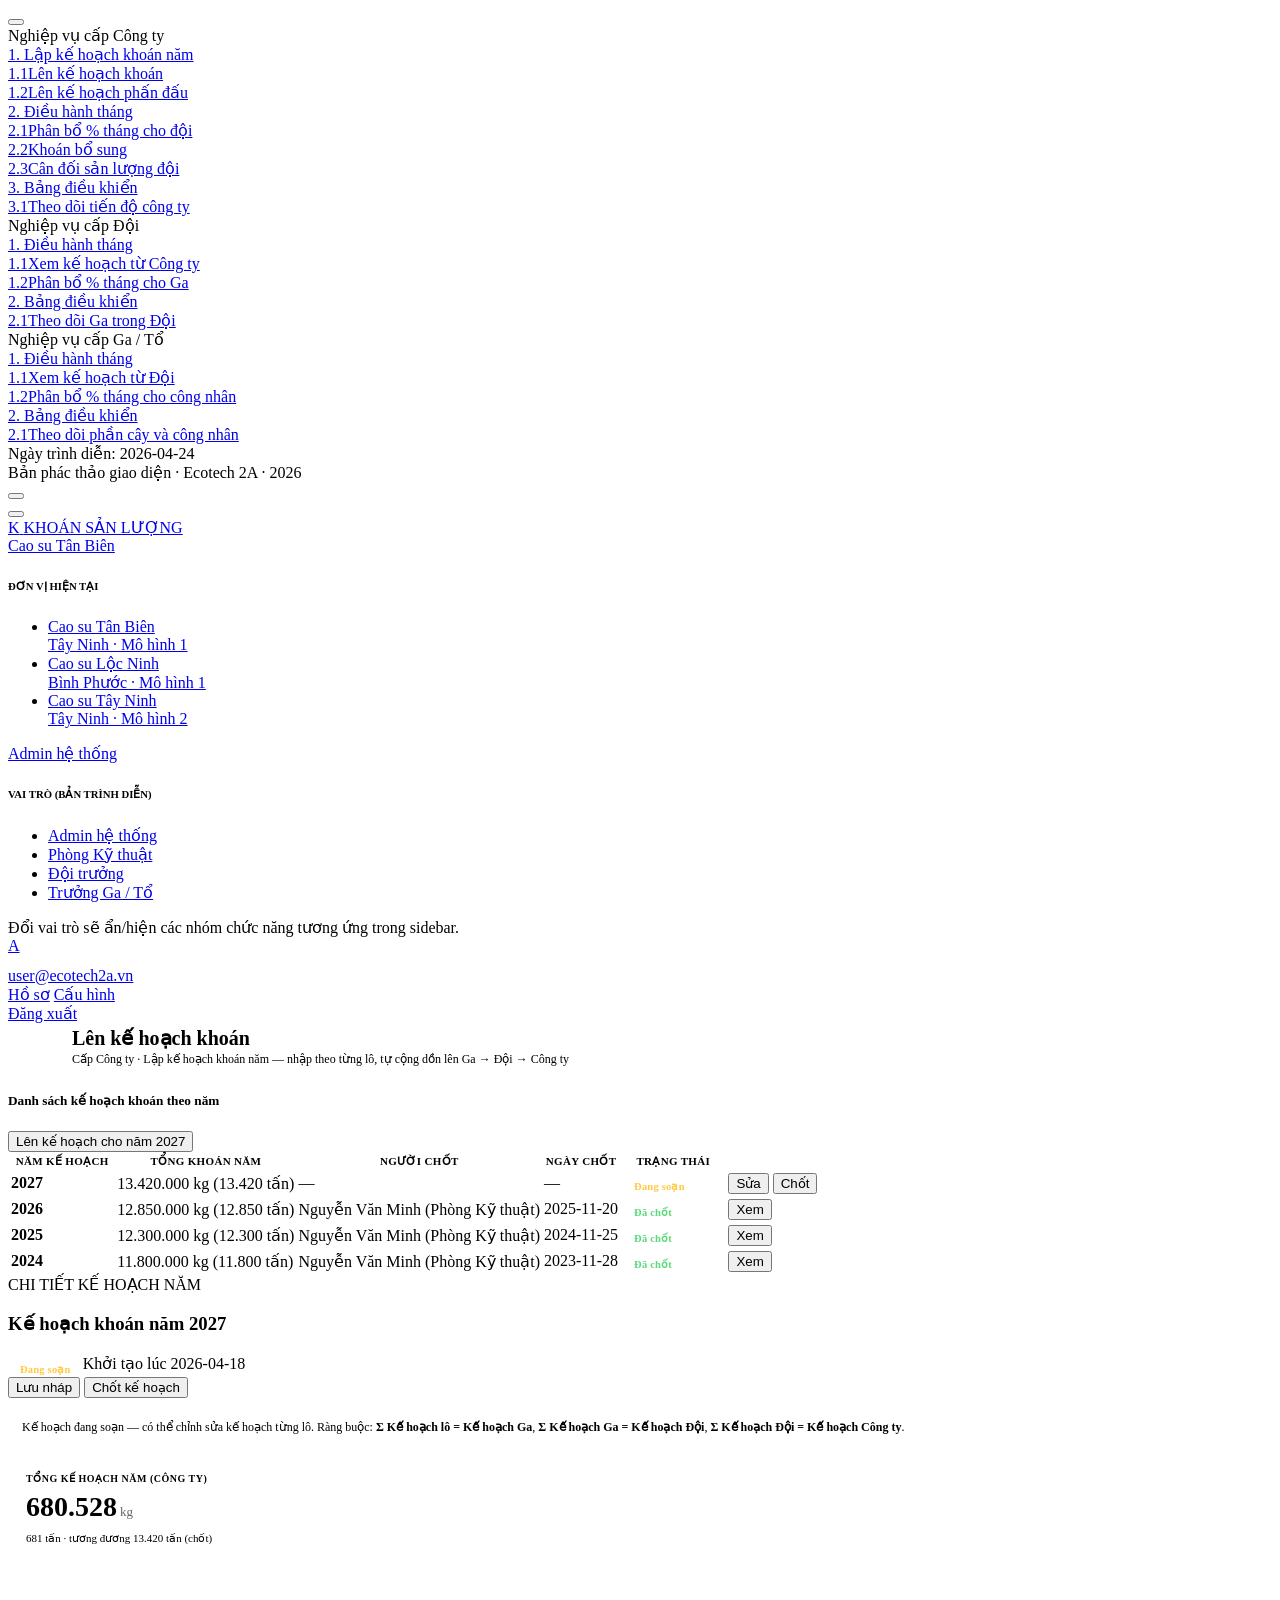
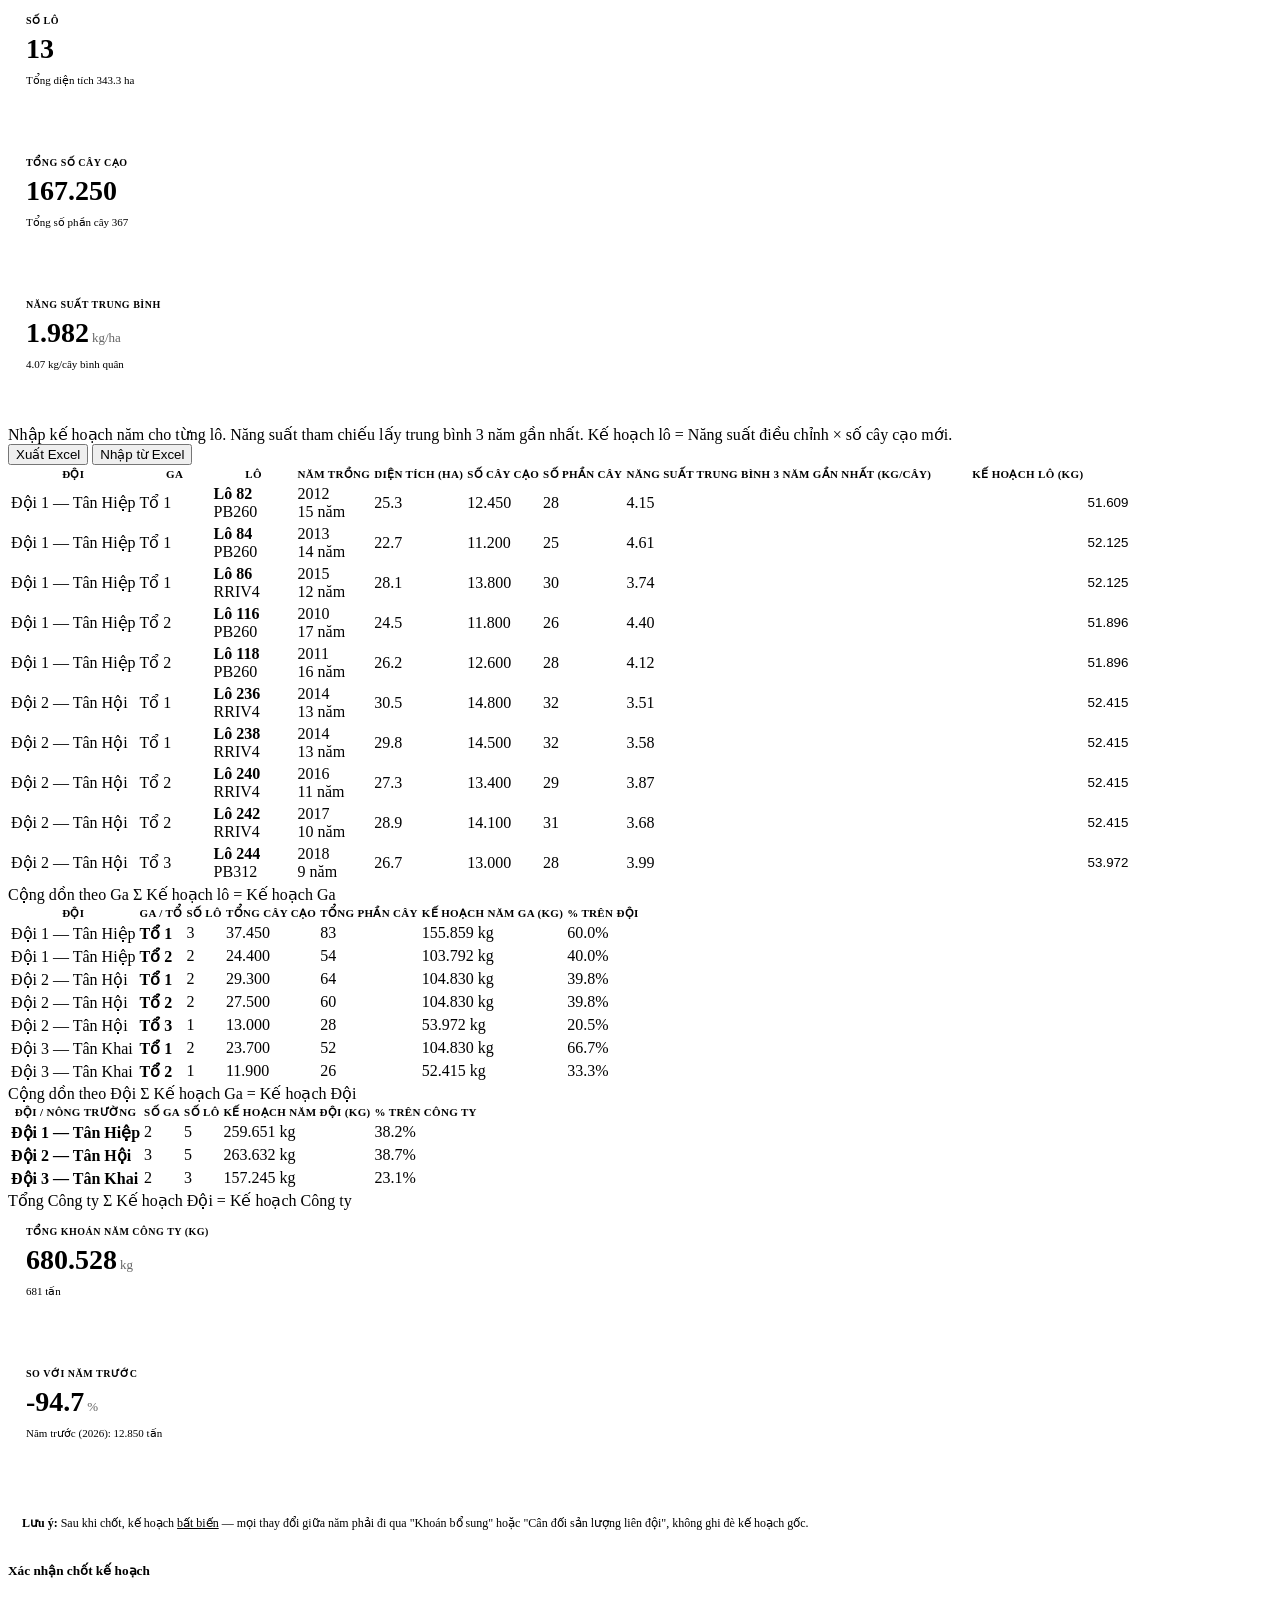
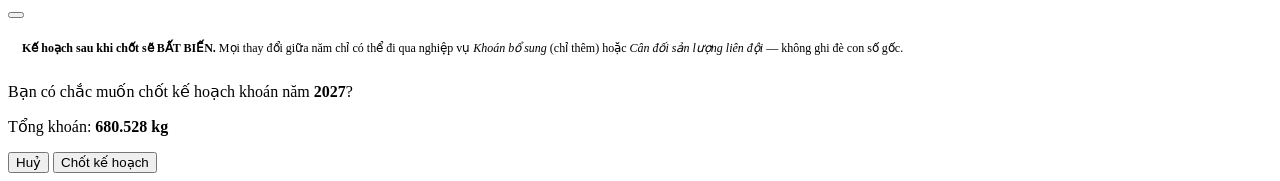
==== cty-1-1-ke-hoach-khoan.html @ 20c1fb29 "new ui" ====
<!DOCTYPE html>
<html lang="vi" data-bs-theme="dark">
<head>
	<meta charset="utf-8">
	<title>Khoán sản lượng | 1.1 Lên kế hoạch khoán</title>
	<meta name="viewport" content="width=device-width, initial-scale=1">
	<link href="../hud_admin_v2.3/template_html/dist/assets/css/vendor.min.css" rel="stylesheet">
	<link href="../hud_admin_v2.3/template_html/dist/assets/css/app.min.css" rel="stylesheet">
	<link href="_app.css" rel="stylesheet">
</head>
<body>
	<div id="app" class="app">
		<div id="content" class="app-content">

			<div class="ksl-page-header">
				<div class="page-icon"><i class="bi bi-journal-text"></i></div>
				<div>
					<h1>Lên kế hoạch khoán</h1>
					<div class="subtitle">Cấp Công ty · Lập kế hoạch khoán năm — nhập theo từng lô, tự cộng dồn lên Ga → Đội → Công ty</div>
				</div>
			</div>

			<!-- ============================ LIST ============================ -->
			<div class="card mb-3">
				<div class="card-body">
					<div class="d-flex align-items-center mb-3">
						<h5 class="fw-bold mb-0 flex-1"><i class="bi bi-collection me-2 text-theme"></i>Danh sách kế hoạch khoán theo năm</h5>
						<button class="btn btn-outline-theme btn-sm" id="btn-create-next">
							<i class="bi bi-plus-lg me-1"></i> Lên kế hoạch cho năm <span id="next-year-label"></span>
						</button>
					</div>

					<div class="table-responsive">
						<table class="table table-hover table-ksl align-middle mb-0">
							<thead>
								<tr>
									<th style="width:12%">Năm kế hoạch</th>
									<th>Tổng khoán năm</th>
										<th>Người chốt</th>
									<th>Ngày chốt</th>
									<th style="width:12%">Trạng thái</th>
									<th style="width:160px"></th>
								</tr>
							</thead>
							<tbody id="plan-list-tbody"></tbody>
						</table>
					</div>
				</div>
				<div class="card-arrow">
					<div class="card-arrow-top-left"></div><div class="card-arrow-top-right"></div>
					<div class="card-arrow-bottom-left"></div><div class="card-arrow-bottom-right"></div>
				</div>
			</div>

			<!-- ============================ DETAIL ============================ -->
			<div class="card mb-3" id="plan-detail-card" style="display:none;">
				<div class="card-body">
					<div class="d-flex flex-wrap align-items-start mb-3">
						<div class="flex-1">
							<div class="small text-inverse text-opacity-50 mb-1">CHI TIẾT KẾ HOẠCH NĂM</div>
							<div class="d-flex align-items-center gap-3 flex-wrap">
								<h3 class="fw-bold mb-0" id="detail-year-title">—</h3>
								<span id="detail-status-badge"></span>
								<span class="small text-inverse text-opacity-60" id="detail-meta"></span>
							</div>
						</div>
						<div id="detail-actions" class="d-flex gap-2"></div>
					</div>

					<div class="ksl-note" id="detail-hint"></div>

					<!-- Tổng chỉ số cộng dồn -->
					<div class="row g-2 mb-3">
						<div class="col-md-3 col-6">
							<div class="ksl-kpi accent-theme">
								<div class="lbl">Tổng kế hoạch năm (Công ty)</div>
								<div class="val" id="k-total">—</div>
								<div class="sub" id="k-total-sub">—</div>
							</div>
						</div>
						<div class="col-md-3 col-6">
							<div class="ksl-kpi">
								<div class="lbl">Số lô</div>
								<div class="val" id="k-lot-count">—</div>
								<div class="sub">Tổng diện tích <span id="k-area">—</span> ha</div>
							</div>
						</div>
						<div class="col-md-3 col-6">
							<div class="ksl-kpi">
								<div class="lbl">Tổng số cây cạo</div>
								<div class="val" id="k-trees">—</div>
								<div class="sub">Tổng số phần cây <span id="k-parts">—</span></div>
							</div>
						</div>
						<div class="col-md-3 col-6">
							<div class="ksl-kpi accent-info">
								<div class="lbl">Năng suất trung bình</div>
								<div class="val" id="k-yield">—<span class="unit">kg/ha</span></div>
								<div class="sub" id="k-yield-sub">—</div>
							</div>
						</div>
					</div>

					<!-- BẢNG 1: Theo từng Lô -->
					<div class="mb-2">
						<div class="d-flex align-items-center mb-2 flex-wrap gap-2">
							<div class="small text-inverse text-opacity-60">Nhập kế hoạch năm cho từng lô. Năng suất tham chiếu lấy trung bình 3 năm gần nhất. Kế hoạch lô = Năng suất điều chỉnh × số cây cạo mới.</div>
							<div class="ms-auto d-flex gap-2">
								<button class="btn btn-sm btn-outline-inverse"><i class="bi bi-file-earmark-excel me-1"></i>Xuất Excel</button>
								<button class="btn btn-sm btn-outline-inverse"><i class="bi bi-upload me-1"></i>Nhập từ Excel</button>
							</div>
						</div>
						<div class="table-responsive" style="max-height:420px;overflow:auto;">
							<table class="table table-sm align-middle mb-0 table-ksl">
								<thead class="sticky-top" style="background:var(--bs-component-bg);z-index:2;">
									<tr>
										<th style="min-width:80px;">Đội</th>
										<th style="min-width:70px;">Ga</th>
										<th style="min-width:80px;">Lô</th>
										<th class="text-end">Năm trồng</th>
										<th class="text-end">Diện tích (ha)</th>
										<th class="text-end">Số cây cạo</th>
										<th class="text-end">Số phần cây</th>
										<th class="text-end">Năng suất trung bình 3 năm gần nhất (kg/cây)</th>
										<th class="text-end" style="min-width:130px;">Kế hoạch lô (kg)</th>
									</tr>
								</thead>
								<tbody id="lot-tbody"></tbody>
								<tfoot>
									<tr class="total-row" style="background:rgba(var(--bs-theme-rgb),0.1);">
										<td colspan="5" class="fw-bold">TỔNG CÔNG TY</td>
										<td class="text-end fw-bold" id="f-trees">—</td>
										<td class="text-end fw-bold" id="f-parts">—</td>
										<td></td>
										<td class="text-end fw-bold text-theme" id="f-total">—</td>
									</tr>
								</tfoot>
							</table>
						</div>
					</div>

					<!-- BẢNG 2: Cộng dồn Ga -->
					<div class="mt-4 mb-2">
						<div class="d-flex align-items-center mb-2 gap-2">
							<i class="bi bi-arrow-down text-theme"></i>
							<span class="fw-bold small">Cộng dồn theo Ga</span>
							<span class="small text-inverse text-opacity-50">Σ Kế hoạch lô = Kế hoạch Ga</span>
						</div>
						<div class="table-responsive">
							<table class="table table-ksl align-middle mb-0">
								<thead>
									<tr>
										<th>Đội</th>
										<th>Ga / Tổ</th>
										<th class="text-end">Số lô</th>
										<th class="text-end">Tổng cây cạo</th>
										<th class="text-end">Tổng phần cây</th>
										<th class="text-end">Kế hoạch năm Ga (kg)</th>
										<th class="text-end">% trên Đội</th>
									</tr>
								</thead>
								<tbody id="sta-tbody"></tbody>
							</table>
						</div>
					</div>

					<!-- BẢNG 3: Cộng dồn Đội -->
					<div class="mt-4 mb-2">
						<div class="d-flex align-items-center mb-2 gap-2">
							<i class="bi bi-arrow-down text-theme"></i>
							<span class="fw-bold small">Cộng dồn theo Đội</span>
							<span class="small text-inverse text-opacity-50">Σ Kế hoạch Ga = Kế hoạch Đội</span>
						</div>
						<div class="table-responsive">
							<table class="table table-ksl align-middle mb-0">
								<thead>
									<tr>
										<th>Đội / Nông trường</th>
										<th class="text-end">Số Ga</th>
										<th class="text-end">Số lô</th>
										<th class="text-end">Kế hoạch năm Đội (kg)</th>
										<th class="text-end">% trên Công ty</th>
										<th style="width:220px"></th>
									</tr>
								</thead>
								<tbody id="team-tbody"></tbody>
							</table>
						</div>
					</div>

					<!-- BẢNG 4: Tổng Công ty -->
					<div class="mt-4 mb-0">
						<div class="d-flex align-items-center mb-2 gap-2">
							<i class="bi bi-arrow-down text-theme"></i>
							<span class="fw-bold small">Tổng Công ty</span>
							<span class="small text-inverse text-opacity-50">Σ Kế hoạch Đội = Kế hoạch Công ty</span>
						</div>
						<div class="row g-3">
							<div class="col-md-6">
								<div class="ksl-kpi accent-theme">
									<div class="lbl">Tổng khoán năm công ty (kg)</div>
									<div class="val" id="c-total-kg">—</div>
									<div class="sub" id="c-total-ton">—</div>
								</div>
							</div>
							<div class="col-md-6">
								<div class="ksl-kpi">
									<div class="lbl">So với năm trước</div>
									<div class="val" id="c-yoy">—</div>
									<div class="sub" id="c-yoy-sub">—</div>
								</div>
							</div>
						</div>
						<div class="ksl-note info mt-3 mb-0">
							<strong>Lưu ý:</strong> Sau khi chốt, kế hoạch <u>bất biến</u> — mọi thay đổi giữa năm phải đi qua "Khoán bổ sung" hoặc "Cân đối sản lượng liên đội", không ghi đè kế hoạch gốc.
						</div>
					</div>
				</div>
				<div class="card-arrow">
					<div class="card-arrow-top-left"></div><div class="card-arrow-top-right"></div>
					<div class="card-arrow-bottom-left"></div><div class="card-arrow-bottom-right"></div>
				</div>
			</div>

		</div>
	</div>

	<!-- ===== Popup chốt kế hoạch ===== -->
	<div class="modal fade" id="modal-confirm-lock" tabindex="-1">
		<div class="modal-dialog modal-dialog-centered">
			<div class="modal-content">
				<div class="modal-header">
					<h5 class="modal-title"><i class="bi bi-shield-lock-fill text-warning me-2"></i>Xác nhận chốt kế hoạch</h5>
					<button type="button" class="btn-close" data-bs-dismiss="modal"></button>
				</div>
				<div class="modal-body">
					<div class="ksl-note warn">
						<strong>Kế hoạch sau khi chốt sẽ BẤT BIẾN.</strong> Mọi thay đổi giữa năm chỉ có thể đi qua nghiệp vụ <em>Khoán bổ sung</em> (chỉ thêm) hoặc <em>Cân đối sản lượng liên đội</em> — không ghi đè con số gốc.
					</div>
					<p class="mb-1">Bạn có chắc muốn chốt kế hoạch khoán năm <strong id="confirm-year">—</strong>?</p>
					<p class="small text-inverse text-opacity-60 mb-0">Tổng khoán: <strong id="confirm-total" class="text-theme">—</strong></p>
				</div>
				<div class="modal-footer">
					<button type="button" class="btn btn-outline-inverse" data-bs-dismiss="modal">Huỷ</button>
					<button type="button" class="btn btn-warning" id="btn-confirm-lock"><i class="bi bi-lock-fill me-1"></i>Chốt kế hoạch</button>
				</div>
			</div>
		</div>
	</div>

	<script src="_data.js"></script>
	<script src="_shell.js"></script>
	<script>Shell.render({ activePageId: 'cty-1-1' });</script>

	<script src="../hud_admin_v2.3/template_html/dist/assets/js/vendor.min.js"></script>
	<script src="../hud_admin_v2.3/template_html/dist/assets/js/app.min.js"></script>

	<script>
	(function () {
		const state = Shell.getState();
		const company = KSL_DATA.getCompany(state.companyId);
		const D = KSL_DATA;

		document.getElementById('next-year-label').textContent = D.nextYear;

		// Danh sách plan
		const years = Object.keys(company.plans).map(Number).sort((a,b)=>b-a);
		const tbody = document.getElementById('plan-list-tbody');
		tbody.innerHTML = years.map(y => {
			const p = company.plans[y];
			const status = p.status;
			let badge = '', actions = '';
			if (status === 'locked') {
				badge = '<span class="ksl-status locked"><i class="bi bi-lock-fill"></i>Đã chốt</span>';
				actions = `<button class="btn btn-sm btn-outline-inverse" data-action="view" data-year="${y}"><i class="bi bi-eye me-1"></i>Xem</button>`;
			} else if (status === 'draft') {
				badge = '<span class="ksl-status draft"><i class="bi bi-pencil-fill"></i>Đang soạn</span>';
				actions = `<button class="btn btn-sm btn-outline-theme me-1" data-action="edit" data-year="${y}"><i class="bi bi-pencil me-1"></i>Sửa</button>
				           <button class="btn btn-sm btn-warning" data-action="lock" data-year="${y}"><i class="bi bi-lock me-1"></i>Chốt</button>`;
			} else {
				badge = '<span class="ksl-status none">Chưa tạo</span>';
				actions = `<button class="btn btn-sm btn-outline-theme" data-action="create" data-year="${y}"><i class="bi bi-plus me-1"></i>Tạo</button>`;
			}
			return `<tr>
				<td><strong class="fs-5">${y}</strong></td>
				<td><span class="text-theme fw-bold">${D.fmtKg(p.total)}</span> <span class="text-inverse text-opacity-50 small">(${D.fmtTon(p.total)})</span></td>
				<td>${p.approvedBy || '—'}</td>
				<td>${p.approvedAt || '—'}</td>
				<td>${badge}</td>
				<td class="text-end">${actions}</td>
			</tr>`;
		}).join('');

		// Nút "tạo năm tiếp theo"
		const btnCreate = document.getElementById('btn-create-next');
		btnCreate.addEventListener('click', () => openDetail(D.nextYear));

		tbody.addEventListener('click', e => {
			const btn = e.target.closest('button[data-action]');
			if (!btn) return;
			openDetail(parseInt(btn.dataset.year, 10));
		});

		// === Detail render ===
		const detailCard = document.getElementById('plan-detail-card');

		function openDetail(year) {
			const plan = company.plans[year] || { status: 'draft', total: 0 };
			const lots = D.flatLots(company);
			const isLocked = plan.status === 'locked';
			const isDraft = plan.status === 'draft';

			// Title
			document.getElementById('detail-year-title').textContent = `Kế hoạch khoán năm ${year}`;
			const meta = plan.approvedAt ? `Chốt bởi <strong>${plan.approvedBy}</strong> lúc ${plan.approvedAt}` : (plan.createdAt ? `Khởi tạo lúc ${plan.createdAt}` : 'Kế hoạch mới');
			document.getElementById('detail-meta').innerHTML = meta;
			const sb = document.getElementById('detail-status-badge');
			if (isLocked) sb.innerHTML = '<span class="ksl-status locked"><i class="bi bi-lock-fill"></i>Đã chốt</span>';
			else if (isDraft) sb.innerHTML = '<span class="ksl-status draft"><i class="bi bi-pencil-fill"></i>Đang soạn</span>';
			else sb.innerHTML = '<span class="ksl-status none">Chưa tạo</span>';

			// Hint
			const hint = document.getElementById('detail-hint');
			if (isLocked) {
				hint.className = 'ksl-note info';
				hint.innerHTML = '<i class="bi bi-info-circle me-1"></i>Kế hoạch đã chốt — chỉ xem. Mọi thay đổi phải qua <em>Khoán bổ sung</em> hoặc <em>Cân đối sản lượng</em>.';
			} else {
				hint.className = 'ksl-note warn';
				hint.innerHTML = '<i class="bi bi-exclamation-triangle me-1"></i>Kế hoạch đang soạn — có thể chỉnh sửa kế hoạch từng lô. Ràng buộc: <strong>Σ Kế hoạch lô = Kế hoạch Ga</strong>, <strong>Σ Kế hoạch Ga = Kế hoạch Đội</strong>, <strong>Σ Kế hoạch Đội = Kế hoạch Công ty</strong>.';
			}

			// Actions
			const acts = document.getElementById('detail-actions');
			if (isLocked) {
				acts.innerHTML = `<button class="btn btn-outline-inverse btn-sm" onclick="document.getElementById('plan-detail-card').style.display='none';"><i class="bi bi-x-lg me-1"></i>Đóng</button>`;
			} else {
				acts.innerHTML = `
					<button class="btn btn-outline-inverse btn-sm"><i class="bi bi-save me-1"></i>Lưu nháp</button>
					<button class="btn btn-warning btn-sm" data-bs-toggle="modal" data-bs-target="#modal-confirm-lock"><i class="bi bi-lock-fill me-1"></i>Chốt kế hoạch</button>
				`;
			}

			// Generate lot-level data from lots + history + plan total
			const lotsWithPlan = lots.map((lot, i) => {
				const hist = D.mockLotHistory(lot.id);
				const y3 = hist[2].yield;
				const nsPerTree = y3 / lot.trees;
				const age = year - lot.year;
				let adj = 0;
				if (age < 10) adj = 4;
				else if (age < 15) adj = 1;
				else if (age < 20) adj = 0;
				else adj = -8;
				const nsAdj = nsPerTree * (1 + adj / 100);
				const planLot = Math.round(nsAdj * lot.trees);
				const planPerPart = Math.round(planLot / lot.parts);
				return { ...lot, age, nsPerTree, adj, nsAdj, planLot, planPerPart };
			});
			const totalLot = lotsWithPlan.reduce((s, l) => s + l.planLot, 0);
			const totalTrees = lotsWithPlan.reduce((s, l) => s + l.trees, 0);
			const totalParts = lotsWithPlan.reduce((s, l) => s + l.parts, 0);
			const totalArea = lotsWithPlan.reduce((s, l) => s + l.area, 0);

			// KPIs
			document.getElementById('k-total').innerHTML = D.fmtNum(totalLot) + '<span class="unit">kg</span>';
			document.getElementById('k-total-sub').textContent = D.fmtTon(totalLot) + ' · tương đương ' + D.fmtTon(plan.total) + ' (chốt)';
			document.getElementById('k-lot-count').textContent = lotsWithPlan.length;
			document.getElementById('k-area').textContent = totalArea.toFixed(1);
			document.getElementById('k-trees').textContent = D.fmtNum(totalTrees);
			document.getElementById('k-parts').textContent = D.fmtNum(totalParts);
			const avgYield = totalLot / totalArea;
			document.getElementById('k-yield').innerHTML = D.fmtNum(avgYield) + '<span class="unit">kg/ha</span>';
			document.getElementById('k-yield-sub').textContent = (totalLot / totalTrees).toFixed(2) + ' kg/cây bình quân';

			// Tab Lô
			const lotTbody = document.getElementById('lot-tbody');
			lotTbody.innerHTML = lotsWithPlan.map(l => {
				const roBtn = isLocked ? 'readonly' : '';
				return `<tr>
					<td class="small">${l.teamName}</td>
					<td class="small">${l.stationName || '—'}</td>
					<td><strong>${l.name}</strong><div class="small text-inverse text-opacity-50">${l.seedling}</div></td>
					<td class="text-end">${l.year}<div class="small text-inverse text-opacity-50">${l.age} năm</div></td>
					<td class="text-end">${l.area.toFixed(1)}</td>
					<td class="text-end">${D.fmtNum(l.trees)}</td>
					<td class="text-end">${l.parts}</td>
					<td class="text-end">${l.nsPerTree.toFixed(2)}</td>
					<td class="text-end"><input type="text" class="ksl-inline-input fw-bold text-theme" value="${D.fmtNum(l.planLot)}" ${roBtn}/></td>
				</tr>`;
			}).join('');
			document.getElementById('f-trees').textContent = D.fmtNum(totalTrees);
			document.getElementById('f-parts').textContent = D.fmtNum(totalParts);
			document.getElementById('f-total').textContent = D.fmtKg(totalLot);

			// Tab Ga
			const staTbody = document.getElementById('sta-tbody');
			const staMap = new Map();
			lotsWithPlan.forEach(l => {
				const key = (l.teamId || '') + '||' + (l.stationId || 'NO_STA');
				if (!staMap.has(key)) staMap.set(key, { teamName: l.teamName, stationName: l.stationName || '(Mô hình 2 — không qua Ga)', lots: 0, trees: 0, parts: 0, plan: 0, teamId: l.teamId });
				const s = staMap.get(key);
				s.lots++; s.trees += l.trees; s.parts += l.parts; s.plan += l.planLot;
			});
			const staArr = Array.from(staMap.values());
			const teamTotals = {};
			staArr.forEach(s => teamTotals[s.teamId] = (teamTotals[s.teamId] || 0) + s.plan);
			staTbody.innerHTML = staArr.map(s => `<tr>
				<td>${s.teamName}</td>
				<td><strong>${s.stationName}</strong></td>
				<td class="text-end">${s.lots}</td>
				<td class="text-end">${D.fmtNum(s.trees)}</td>
				<td class="text-end">${s.parts}</td>
				<td class="text-end text-theme fw-bold">${D.fmtKg(s.plan)}</td>
				<td class="text-end">${((s.plan / teamTotals[s.teamId]) * 100).toFixed(1)}%</td>
			</tr>`).join('');

			// Tab Đội
			const teamTbody = document.getElementById('team-tbody');
			const teamMap = new Map();
			lotsWithPlan.forEach(l => {
				if (!teamMap.has(l.teamId)) teamMap.set(l.teamId, { name: l.teamName, stas: new Set(), lots: 0, plan: 0 });
				const t = teamMap.get(l.teamId);
				if (l.stationId) t.stas.add(l.stationId);
				t.lots++; t.plan += l.planLot;
			});
			const teamArr = Array.from(teamMap.values());
			teamTbody.innerHTML = teamArr.map(t => `<tr>
				<td><strong>${t.name}</strong></td>
				<td class="text-end">${t.stas.size || (company.model === '2' ? '—' : 0)}</td>
				<td class="text-end">${t.lots}</td>
				<td class="text-end text-theme fw-bold">${D.fmtKg(t.plan)}</td>
				<td class="text-end">${((t.plan / totalLot) * 100).toFixed(1)}%</td>
				<td>
					<div class="ksl-hbar"><span style="width:${((t.plan / totalLot) * 100).toFixed(1)}%"></span></div>
				</td>
			</tr>`).join('');

			// Tab Công ty
			document.getElementById('c-total-kg').innerHTML = D.fmtNum(totalLot) + '<span class="unit">kg</span>';
			document.getElementById('c-total-ton').textContent = D.fmtTon(totalLot);
			const prev = company.plans[year - 1];
			if (prev && prev.total) {
				const diff = ((totalLot - prev.total) / prev.total) * 100;
				document.getElementById('c-yoy').innerHTML = (diff >= 0 ? '+' : '') + diff.toFixed(1) + '<span class="unit">%</span>';
				document.getElementById('c-yoy-sub').textContent = 'Năm trước (' + (year - 1) + '): ' + D.fmtTon(prev.total);
			} else {
				document.getElementById('c-yoy').textContent = '—';
				document.getElementById('c-yoy-sub').textContent = 'Không có dữ liệu năm trước để so sánh';
			}

			// Confirm modal
			document.getElementById('confirm-year').textContent = year;
			document.getElementById('confirm-total').textContent = D.fmtKg(totalLot);

			detailCard.style.display = '';
			detailCard.scrollIntoView({ behavior: 'smooth', block: 'start' });
		}

		// Auto-open the draft year if exists
		const draftYear = years.find(y => company.plans[y].status === 'draft');
		if (draftYear) openDetail(draftYear);

		// Confirm lock demo
		document.getElementById('btn-confirm-lock').addEventListener('click', () => {
			alert('Bản trình diễn: đã chốt kế hoạch (không thực sự lưu trong bản phác thảo giao diện).');
			bootstrap.Modal.getInstance(document.getElementById('modal-confirm-lock')).hide();
		});
	})();
	</script>
</body>
</html>
---- _app.css ----
/* ============================================================
 * Khoán Sản lượng Cao su — Custom overrides
 * ============================================================ */

/* Scope bar (thanh ngữ cảnh công ty/đội/ga) */
.ksl-scope-bar {
  font-size: 12px;
}
.ksl-scope-bar .form-select-sm {
  font-size: 12px;
  background-color: rgba(var(--bs-inverse-rgb), 0.06);
  border-color: rgba(var(--bs-inverse-rgb), 0.15);
  color: var(--bs-inverse);
}

/* Thẻ chỉ số tổng quan */
.ksl-kpi {
  padding: 16px 18px;
  border-radius: 8px;
  background: rgba(var(--bs-inverse-rgb), 0.04);
  border: 1px solid rgba(var(--bs-inverse-rgb), 0.08);
  position: relative;
  overflow: hidden;
  min-height: 110px;
}
.ksl-kpi .lbl {
  font-size: 10px;
  font-weight: 800;
  letter-spacing: .05em;
  text-transform: uppercase;
  color: rgba(var(--bs-inverse-rgb), 0.5);
  margin-bottom: 8px;
}
.ksl-kpi .val {
  font-size: 28px;
  font-weight: 800;
  line-height: 1.1;
  color: var(--bs-inverse);
}
.ksl-kpi .unit {
  font-size: 13px;
  font-weight: 500;
  opacity: 0.6;
  margin-left: 3px;
}
.ksl-kpi .sub {
  margin-top: 10px;
  font-size: 11px;
  color: rgba(var(--bs-inverse-rgb), 0.55);
}
.ksl-kpi.accent-theme { border-color: rgba(var(--bs-theme-rgb), 0.3); background: rgba(var(--bs-theme-rgb), 0.06); }
.ksl-kpi.accent-theme .val { color: var(--bs-theme); }
.ksl-kpi.accent-warn { border-color: rgba(var(--bs-warning-rgb), 0.3); background: rgba(var(--bs-warning-rgb), 0.06); }
.ksl-kpi.accent-warn .val { color: var(--bs-warning); }
.ksl-kpi.accent-danger { border-color: rgba(var(--bs-danger-rgb), 0.3); background: rgba(var(--bs-danger-rgb), 0.06); }
.ksl-kpi.accent-danger .val { color: var(--bs-danger); }
.ksl-kpi.accent-info { border-color: rgba(var(--bs-info-rgb), 0.3); background: rgba(var(--bs-info-rgb), 0.06); }
.ksl-kpi.accent-info .val { color: var(--bs-info); }

/* Status badges */
.ksl-status {
  display: inline-flex; align-items: center; gap: 4px;
  padding: 2px 8px;
  border-radius: 12px;
  font-size: 10.5px;
  font-weight: 700;
  letter-spacing: .02em;
}
.ksl-status.locked { background: rgba(var(--bs-success-rgb), 0.15); color: #5bd97a; }
.ksl-status.draft { background: rgba(var(--bs-warning-rgb), 0.15); color: #ffc940; }
.ksl-status.none  { background: rgba(var(--bs-inverse-rgb), 0.08); color: rgba(var(--bs-inverse-rgb), 0.5); }
.ksl-status.danger { background: rgba(var(--bs-danger-rgb), 0.15); color: #ff6b6b; }
.ksl-status.info { background: rgba(var(--bs-info-rgb), 0.15); color: #5bc0de; }

/* Bảng phân bổ % tháng */
.ksl-monthly-grid {
  font-size: 12px;
  border-collapse: separate;
  border-spacing: 0;
}
.ksl-monthly-grid th, .ksl-monthly-grid td {
  text-align: center;
  padding: 8px 6px;
  border: 1px solid rgba(var(--bs-inverse-rgb), 0.08);
}
.ksl-monthly-grid th {
  background: rgba(var(--bs-inverse-rgb), 0.05);
  font-weight: 700;
  color: rgba(var(--bs-inverse-rgb), 0.7);
  font-size: 11px;
  text-transform: uppercase;
}
.ksl-monthly-grid th.sticky-col,
.ksl-monthly-grid td.sticky-col {
  position: sticky;
  left: 0;
  background: var(--bs-component-bg);
  text-align: left;
  font-weight: 600;
  min-width: 180px;
  z-index: 2;
}
.ksl-monthly-grid td.month-past {
  background: rgba(var(--bs-inverse-rgb), 0.04);
  color: rgba(var(--bs-inverse-rgb), 0.55);
}
.ksl-monthly-grid td.month-current {
  background: rgba(var(--bs-warning-rgb), 0.1);
  color: var(--bs-warning);
  font-weight: 700;
}
.ksl-monthly-grid td.month-future {
  background: rgba(var(--bs-theme-rgb), 0.04);
}
.ksl-monthly-grid td.month-future input {
  background: transparent;
  border: 1px solid rgba(var(--bs-theme-rgb), 0.25);
  color: var(--bs-inverse);
  text-align: center;
  width: 60px;
  padding: 2px 4px;
  border-radius: 4px;
  font-weight: 700;
}
.ksl-monthly-grid td.month-future input:focus {
  outline: none;
  border-color: var(--bs-theme);
  background: rgba(var(--bs-theme-rgb), 0.1);
}
.ksl-monthly-grid td.readonly {
  color: rgba(var(--bs-inverse-rgb), 0.5);
}
.ksl-monthly-grid tr.total-row td {
  background: rgba(var(--bs-inverse-rgb), 0.08);
  font-weight: 800;
  color: var(--bs-inverse);
}
.ksl-monthly-grid tr.total-row td.sticky-col {
  background: rgba(var(--bs-inverse-rgb), 0.08);
}

/* Nhãn phiên bản */
.ksl-version-pill {
  display: inline-flex;
  align-items: center;
  gap: 6px;
  padding: 4px 10px;
  border-radius: 20px;
  background: rgba(var(--bs-theme-rgb), 0.1);
  border: 1px solid rgba(var(--bs-theme-rgb), 0.25);
  color: var(--bs-theme);
  font-size: 11px;
  font-weight: 700;
}

/* Timeline step */
.ksl-step-badge {
  display: inline-flex;
  align-items: center;
  gap: 6px;
  padding: 2px 10px;
  background: rgba(var(--bs-theme-rgb), 0.1);
  color: var(--bs-theme);
  border-radius: 4px;
  font-size: 11px;
  font-weight: 700;
}

/* Progress bar thinner */
.ksl-progress {
  height: 6px;
  border-radius: 3px;
  background: rgba(var(--bs-inverse-rgb), 0.08);
  overflow: hidden;
  position: relative;
}
.ksl-progress > span {
  display: block; height: 100%;
  background: var(--bs-theme);
  border-radius: 3px;
}
.ksl-progress > span.warn { background: var(--bs-warning); }
.ksl-progress > span.danger { background: var(--bs-danger); }
.ksl-progress > span.over { background: linear-gradient(90deg, var(--bs-theme) 0%, #fff 100%); }

/* Horizontal bar compact */
.ksl-hbar { height: 4px; border-radius: 2px; background: rgba(var(--bs-inverse-rgb), 0.1); position: relative; }
.ksl-hbar > span { display: block; height: 100%; border-radius: 2px; background: var(--bs-theme); }
.ksl-hbar > span.warn { background: var(--bs-warning); }
.ksl-hbar > span.danger { background: var(--bs-danger); }

/* Small stat */
.ksl-stat-inline .lbl { font-size: 10px; color: rgba(var(--bs-inverse-rgb), 0.5); text-transform: uppercase; font-weight: 700; }
.ksl-stat-inline .val { font-size: 15px; font-weight: 700; color: var(--bs-inverse); }

/* Model tag */
.ksl-model-tag {
  display: inline-block;
  padding: 2px 8px;
  border-radius: 4px;
  background: rgba(var(--bs-theme-rgb), 0.12);
  color: var(--bs-theme);
  font-size: 10px;
  font-weight: 700;
  letter-spacing: .04em;
}

/* Guideline box — note/warn */
.ksl-note {
  border-left: 3px solid var(--bs-theme);
  background: rgba(var(--bs-theme-rgb), 0.06);
  padding: 10px 14px;
  border-radius: 4px;
  margin: 12px 0;
  font-size: 12px;
  color: rgba(var(--bs-inverse-rgb), 0.8);
}
.ksl-note.warn {
  border-left-color: var(--bs-warning);
  background: rgba(var(--bs-warning-rgb), 0.06);
}
.ksl-note.info {
  border-left-color: var(--bs-info);
  background: rgba(var(--bs-info-rgb), 0.06);
}
.ksl-note strong { color: var(--bs-inverse); }

/* Table zebra subtle */
.table-ksl td, .table-ksl th { vertical-align: middle; }
.table-ksl thead th { font-size: 11px; text-transform: uppercase; letter-spacing: .03em; color: rgba(var(--bs-inverse-rgb), 0.6); }

/* Breadcrumb page header */
.ksl-page-header {
  display: flex; align-items: center; gap: 16px;
  margin-bottom: 20px;
}
.ksl-page-header .page-icon {
  width: 48px; height: 48px; border-radius: 10px;
  background: rgba(var(--bs-theme-rgb), 0.15);
  color: var(--bs-theme);
  display: flex; align-items: center; justify-content: center;
  font-size: 22px;
}
.ksl-page-header h1 {
  font-size: 20px; font-weight: 800; margin: 0; color: var(--bs-inverse);
}
.ksl-page-header .subtitle {
  font-size: 12px; color: rgba(var(--bs-inverse-rgb), 0.55);
  margin-top: 2px;
}

/* Ranking list */
.ksl-rank-row {
  display: flex; align-items: center; gap: 10px;
  padding: 8px 10px;
  border-radius: 6px;
  border: 1px solid rgba(var(--bs-inverse-rgb), 0.06);
  margin-bottom: 6px;
  background: rgba(var(--bs-inverse-rgb), 0.02);
}
.ksl-rank-row .rnk {
  width: 28px; height: 28px; border-radius: 50%;
  background: rgba(var(--bs-inverse-rgb), 0.08);
  display: flex; align-items: center; justify-content: center;
  font-weight: 800; font-size: 12px;
}
.ksl-rank-row .rnk.gold   { background: rgba(255, 193, 7, 0.2); color: #ffc107; }
.ksl-rank-row .rnk.silver { background: rgba(200, 200, 200, 0.2); color: #ccc; }
.ksl-rank-row .rnk.bronze { background: rgba(205, 127, 50, 0.2); color: #cd7f32; }

/* Input table cell */
.ksl-inline-input {
  background: transparent;
  border: 1px solid rgba(var(--bs-inverse-rgb), 0.15);
  color: var(--bs-inverse);
  border-radius: 4px;
  padding: 4px 8px;
  width: 100%;
  text-align: right;
}
.ksl-inline-input:focus {
  outline: none;
  border-color: var(--bs-theme);
}
.ksl-inline-input[readonly] {
  background: rgba(var(--bs-inverse-rgb), 0.04);
  color: rgba(var(--bs-inverse-rgb), 0.6);
}
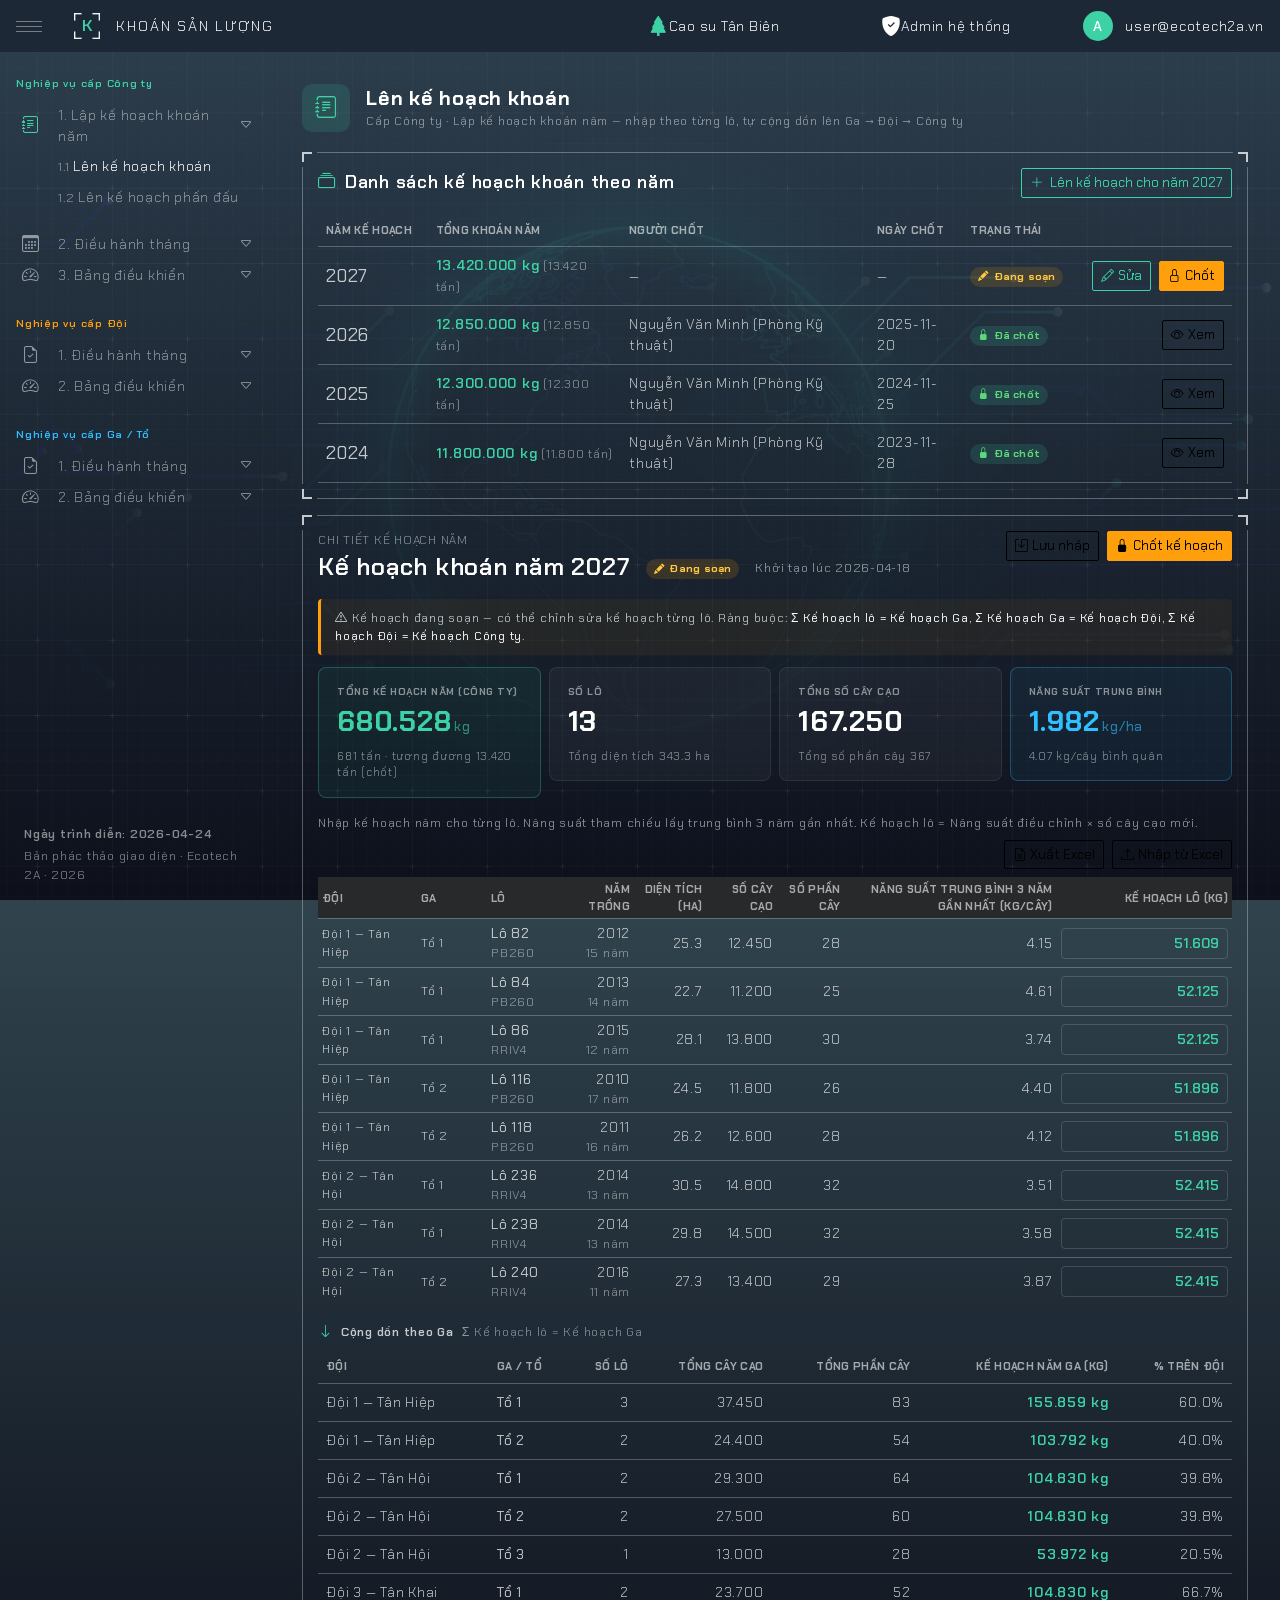
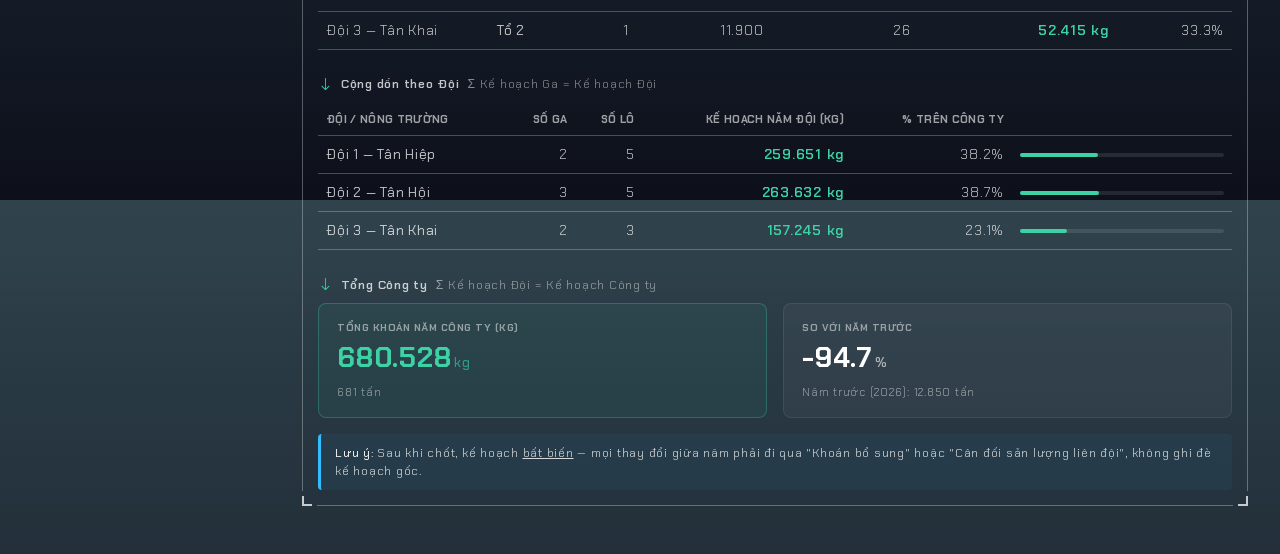
==== commit 13d0d06c: "update template" ====
--- a/cty-1-1-ke-hoach-khoan.html
+++ b/cty-1-1-ke-hoach-khoan.html
@@ -1,11 +1,11 @@
-<!DOCTYPE html>
+﻿<!DOCTYPE html>
 <html lang="vi" data-bs-theme="dark">
 <head>
 	<meta charset="utf-8">
 	<title>Khoán sản lượng | 1.1 Lên kế hoạch khoán</title>
 	<meta name="viewport" content="width=device-width, initial-scale=1">
-	<link href="../hud_admin_v2.3/template_html/dist/assets/css/vendor.min.css" rel="stylesheet">
-	<link href="../hud_admin_v2.3/template_html/dist/assets/css/app.min.css" rel="stylesheet">
+	<link href="hud_admin_v2.3/template_html/dist/assets/css/vendor.min.css" rel="stylesheet">
+	<link href="hud_admin_v2.3/template_html/dist/assets/css/app.min.css" rel="stylesheet">
 	<link href="_app.css" rel="stylesheet">
 </head>
 <body>
@@ -252,8 +252,8 @@
 	<script src="_shell.js"></script>
 	<script>Shell.render({ activePageId: 'cty-1-1' });</script>
 
-	<script src="../hud_admin_v2.3/template_html/dist/assets/js/vendor.min.js"></script>
-	<script src="../hud_admin_v2.3/template_html/dist/assets/js/app.min.js"></script>
+	<script src="hud_admin_v2.3/template_html/dist/assets/js/vendor.min.js"></script>
+	<script src="hud_admin_v2.3/template_html/dist/assets/js/app.min.js"></script>
 
 	<script>
 	(function () {
--- a/hud_admin_v2.3/template_html/dist/assets/css/app.min.css
+++ b/hud_admin_v2.3/template_html/dist/assets/css/app.min.css
@@ -0,0 +1,8 @@
+@charset "UTF-8";@import url(https://fonts.googleapis.com/css2?family=Chakra+Petch:wght@300;400;500;600;700&display=swap);/*!
+ * HUD v2.3.0 (https://seantheme.com/hud/)
+ * Copyright 2023 SeanTheme
+ *//*!
+ * Bootstrap  v5.3.2 (https://getbootstrap.com/)
+ * Copyright 2011-2023 The Bootstrap Authors
+ * Licensed under MIT (https://github.com/twbs/bootstrap/blob/main/LICENSE)
+ */:root,[data-bs-theme=light]{--bs-blue:#0271ff;--bs-indigo:#5c25ff;--bs-purple:#b90dff;--bs-pink:#e61079;--bs-red:#e00000;--bs-orange:#ff9f0c;--bs-yellow:#f9e80d;--bs-green:#148922;--bs-teal:#249d79;--bs-cyan:#009be3;--bs-black:#000000;--bs-white:#FFFFFF;--bs-gray:#526872;--bs-gray-dark:#35434a;--bs-gray-100:#c0cacf;--bs-gray-200:#a8b6bc;--bs-gray-300:#90a2aa;--bs-gray-400:#798e98;--bs-gray-500:#617a86;--bs-gray-600:#526872;--bs-gray-700:#44555e;--bs-gray-800:#35434a;--bs-gray-900:#273136;--bs-default:#798e98;--bs-theme:#249d79;--bs-theme-color:#FFFFFF;--bs-primary:#0271ff;--bs-secondary:#798e98;--bs-warning:#ff9f0c;--bs-danger:#e00000;--bs-success:#249d79;--bs-inverse:#000000;--bs-info:#009be3;--bs-dark:#35434a;--bs-black:#000000;--bs-white:#FFFFFF;--bs-purple:#b90dff;--bs-indigo:#5c25ff;--bs-red:#e00000;--bs-pink:#e61079;--bs-green:#148922;--bs-yellow:#f9e80d;--bs-teal:#249d79;--bs-muted:#617a86;--bs-light:#c0cacf;--bs-lime:#50b00a;--bs-gray-100:#c0cacf;--bs-gray-200:#a8b6bc;--bs-gray-300:#90a2aa;--bs-gray-400:#798e98;--bs-gray-500:#617a86;--bs-gray-600:#526872;--bs-gray-700:#44555e;--bs-gray-800:#35434a;--bs-gray-900:#273136;--bs-default-rgb:121,142,152;--bs-theme-rgb:36,157,121;--bs-theme-color-rgb:255,255,255;--bs-primary-rgb:2,113,255;--bs-secondary-rgb:121,142,152;--bs-warning-rgb:255,159,12;--bs-danger-rgb:224,0,0;--bs-success-rgb:36,157,121;--bs-inverse-rgb:0,0,0;--bs-info-rgb:0,155,227;--bs-dark-rgb:53,67,74;--bs-black-rgb:0,0,0;--bs-white-rgb:255,255,255;--bs-purple-rgb:185,13,255;--bs-indigo-rgb:92,37,255;--bs-red-rgb:224,0,0;--bs-pink-rgb:230,16,121;--bs-green-rgb:20,137,34;--bs-yellow-rgb:249,232,13;--bs-teal-rgb:36,157,121;--bs-muted-rgb:97,122,134;--bs-light-rgb:192,202,207;--bs-lime-rgb:80,176,10;--bs-gray-100-rgb:192,202,207;--bs-gray-200-rgb:168,182,188;--bs-gray-300-rgb:144,162,170;--bs-gray-400-rgb:121,142,152;--bs-gray-500-rgb:97,122,134;--bs-gray-600-rgb:82,104,114;--bs-gray-700-rgb:68,85,94;--bs-gray-800-rgb:53,67,74;--bs-gray-900-rgb:39,49,54;--bs-primary-text-emphasis:#012d66;--bs-secondary-text-emphasis:#30393d;--bs-success-text-emphasis:#0e3f30;--bs-info-text-emphasis:#003e5b;--bs-warning-text-emphasis:#664005;--bs-danger-text-emphasis:#5a0000;--bs-light-text-emphasis:#44555e;--bs-dark-text-emphasis:#44555e;--bs-primary-bg-subtle:#cce3ff;--bs-secondary-bg-subtle:#c0cacf;--bs-success-bg-subtle:#d0e7d3;--bs-info-bg-subtle:#ccebf9;--bs-warning-bg-subtle:#fefacf;--bs-danger-bg-subtle:#f9cccc;--bs-light-bg-subtle:#e0e5e7;--bs-dark-bg-subtle:#798e98;--bs-primary-border-subtle:#9ac6ff;--bs-secondary-border-subtle:#a8b6bc;--bs-success-border-subtle:#a1d0a7;--bs-info-border-subtle:#99d7f4;--bs-warning-border-subtle:#fdf69e;--bs-danger-border-subtle:#f39999;--bs-light-border-subtle:#a8b6bc;--bs-dark-border-subtle:#617a86;--bs-white-rgb:255,255,255;--bs-black-rgb:0,0,0;--bs-font-sans-serif:system-ui,-apple-system,"Segoe UI",Roboto,"Helvetica Neue","Noto Sans","Liberation Sans",Arial,sans-serif,"Apple Color Emoji","Segoe UI Emoji","Segoe UI Symbol","Noto Color Emoji";--bs-font-monospace:SFMono-Regular,Menlo,Monaco,Consolas,"Liberation Mono","Courier New",monospace;--bs-gradient:linear-gradient(180deg, rgba(255, 255, 255, 0.15), rgba(255, 255, 255, 0));--bs-body-font-family:"Chakra Petch",sans-serif;--bs-body-font-size:0.875rem;--bs-body-font-weight:400;--bs-body-line-height:1.5;--bs-body-color:rgba(0, 0, 0, 0.75);--bs-body-color-rgb:0,0,0;--bs-body-bg:#FFFFFF;--bs-body-bg-rgb:255,255,255;--bs-emphasis-color:#000000;--bs-emphasis-color-rgb:0,0,0;--bs-secondary-color:rgba(0, 0, 0, 0.75);--bs-secondary-color-rgb:0,0,0;--bs-secondary-bg:#c0cacf;--bs-secondary-bg-rgb:192,202,207;--bs-tertiary-color:rgba(0, 0, 0, 0.5);--bs-tertiary-color-rgb:0,0,0;--bs-tertiary-bg:rgba(0, 0, 0, 0.1);--bs-tertiary-bg-rgb:0,0,0;--bs-heading-color:#000000;--bs-link-color:#249d79;--bs-link-color-rgb:36,157,121;--bs-link-decoration:underline;--bs-link-hover-color:rgba(36, 157, 121, 0.5);--bs-link-hover-color-rgb:36,157,121;--bs-code-color:#e61079;--bs-highlight-color:rgba(0, 0, 0, 0.75);--bs-highlight-bg:#fefacf;--bs-border-width:1px;--bs-border-style:solid;--bs-border-color:rgba(0, 0, 0, 0.2);--bs-border-color-translucent:rgba(0, 0, 0, 0.1);--bs-border-radius:4px;--bs-border-radius-sm:2px;--bs-border-radius-lg:8px;--bs-border-radius-xl:1rem;--bs-border-radius-xxl:2rem;--bs-border-radius-2xl:var(--bs-border-radius-xxl);--bs-border-radius-pill:50rem;--bs-box-shadow:0 0.5rem 1rem rgba(var(--bs-inverse-rgb), 0.075);--bs-box-shadow-sm:0 0.125rem 0.25rem rgba(var(--bs-inverse-rgb), 0.035);--bs-box-shadow-lg:0 1rem 3rem rgba(var(--bs-inverse-rgb), 0.175);--bs-box-shadow-inset:inset 0 1px 2px rgba(var(--bs-inverse-rgb), 0.075);--bs-focus-ring-width:0.25rem;--bs-focus-ring-opacity:0.25;--bs-focus-ring-color:rgba(2, 113, 255, 0.25);--bs-form-valid-color:#249d79;--bs-form-valid-border-color:#249d79;--bs-form-invalid-color:#e00000;--bs-form-invalid-border-color:#e00000}[data-bs-theme=dark]{color-scheme:dark;--bs-body-color:rgba(255, 255, 255, 0.75);--bs-body-color-rgb:255,255,255;--bs-body-bg:#1d2835;--bs-body-bg-rgb:29,40,53;--bs-emphasis-color:#c0cacf;--bs-emphasis-color-rgb:192,202,207;--bs-secondary-color:rgba(255, 255, 255, 0.75);--bs-secondary-color-rgb:255,255,255;--bs-secondary-bg:#35434a;--bs-secondary-bg-rgb:53,67,74;--bs-tertiary-color:rgba(255, 255, 255, 0.5);--bs-tertiary-color-rgb:255,255,255;--bs-tertiary-bg:rgba(0, 0, 0, 0.1);--bs-tertiary-bg-rgb:0,0,0;--bs-primary-text-emphasis:#67aaff;--bs-secondary-text-emphasis:#90a2aa;--bs-success-text-emphasis:#72b87a;--bs-info-text-emphasis:#66c3ee;--bs-warning-text-emphasis:#fbf16e;--bs-danger-text-emphasis:#ec6666;--bs-light-text-emphasis:#c0cacf;--bs-dark-text-emphasis:#90a2aa;--bs-primary-bg-subtle:#001733;--bs-secondary-bg-subtle:#273136;--bs-success-bg-subtle:#041b07;--bs-info-bg-subtle:#001f2d;--bs-warning-bg-subtle:#322e03;--bs-danger-bg-subtle:#2d0000;--bs-light-bg-subtle:#35434a;--bs-dark-bg-subtle:#1b2225;--bs-primary-border-subtle:#014499;--bs-secondary-border-subtle:#44555e;--bs-success-border-subtle:#0c5214;--bs-info-border-subtle:#003e5b;--bs-warning-border-subtle:#645d05;--bs-danger-border-subtle:#860000;--bs-light-border-subtle:#44555e;--bs-dark-border-subtle:#35434a;--bs-heading-color:#fff;--bs-link-color:#67aaff;--bs-link-hover-color:#9ac6ff;--bs-link-color-rgb:103,170,255;--bs-link-hover-color-rgb:154,198,255;--bs-code-color:#f070af;--bs-highlight-color:rgba(255, 255, 255, 0.75);--bs-highlight-bg:#645d05;--bs-border-color:rgba(255, 255, 255, 0.25);--bs-border-color-translucent:rgba(255, 255, 255, 0.25);--bs-form-valid-color:#72b87a;--bs-form-valid-border-color:#72b87a;--bs-form-invalid-color:#ec6666;--bs-form-invalid-border-color:#ec6666}*,::after,::before{box-sizing:border-box}@media (prefers-reduced-motion:no-preference){:root{scroll-behavior:smooth}}body{margin:0;font-family:var(--bs-body-font-family);font-size:var(--bs-body-font-size);font-weight:var(--bs-body-font-weight);line-height:var(--bs-body-line-height);color:var(--bs-body-color);text-align:var(--bs-body-text-align);background-color:var(--bs-body-bg);-webkit-text-size-adjust:100%;-webkit-tap-highlight-color:transparent}hr{margin:1rem 0;color:inherit;border:0;border-top:var(--bs-border-width) solid;opacity:.25}.h1,.h2,.h3,.h4,.h5,.h6,h1,h2,h3,h4,h5,h6{margin-top:0;margin-bottom:.5rem;font-weight:600;line-height:1.2;color:var(--bs-heading-color)}.h1,h1{font-size:calc(1.34375rem + 1.125vw)}@media (min-width:1200px){.h1,h1{font-size:2.1875rem}}.h2,h2{font-size:calc(1.3rem + .6vw)}@media (min-width:1200px){.h2,h2{font-size:1.75rem}}.h3,h3{font-size:calc(1.278125rem + .3375vw)}@media (min-width:1200px){.h3,h3{font-size:1.53125rem}}.h4,h4{font-size:calc(1.25625rem + .075vw)}@media (min-width:1200px){.h4,h4{font-size:1.3125rem}}.h5,h5{font-size:1.09375rem}.h6,h6{font-size:.875rem}p{margin-top:0;margin-bottom:1rem}abbr[title]{-webkit-text-decoration:underline dotted;text-decoration:underline dotted;cursor:help;-webkit-text-decoration-skip-ink:none;text-decoration-skip-ink:none}address{margin-bottom:1rem;font-style:normal;line-height:inherit}ol,ul{padding-left:2rem}dl,ol,ul{margin-top:0;margin-bottom:1rem}ol ol,ol ul,ul ol,ul ul{margin-bottom:0}dt{font-weight:600}dd{margin-bottom:.5rem;margin-left:0}blockquote{margin:0 0 1rem}b,strong{font-weight:bolder}.small,small{font-size:.875em}.mark,mark{padding:.1875em;color:var(--bs-highlight-color);background-color:var(--bs-highlight-bg)}sub,sup{position:relative;font-size:.75em;line-height:0;vertical-align:baseline}sub{bottom:-.25em}sup{top:-.5em}a{color:rgba(var(--bs-link-color-rgb),var(--bs-link-opacity,1));text-decoration:underline}a:hover{--bs-link-color-rgb:var(--bs-link-hover-color-rgb)}a:not([href]):not([class]),a:not([href]):not([class]):hover{color:inherit;text-decoration:none}code,kbd,pre,samp{font-family:var(--bs-font-monospace);font-size:1em}pre{display:block;margin-top:0;margin-bottom:1rem;overflow:auto;font-size:.875em}pre code{font-size:inherit;color:inherit;word-break:normal}code{font-size:.875em;color:var(--bs-code-color);word-wrap:break-word}a>code{color:inherit}kbd{padding:.1875rem .375rem;font-size:.875em;color:var(--bs-body-bg);background-color:var(--bs-body-color);border-radius:2px}kbd kbd{padding:0;font-size:1em}figure{margin:0 0 1rem}img,svg{vertical-align:middle}table{caption-side:bottom;border-collapse:collapse}caption{padding-top:.5rem;padding-bottom:.5rem;color:#798e98;text-align:left}th{text-align:inherit;text-align:-webkit-match-parent}tbody,td,tfoot,th,thead,tr{border-color:inherit;border-style:solid;border-width:0}label{display:inline-block}button{border-radius:0}button:focus:not(:focus-visible){outline:0}button,input,optgroup,select,textarea{margin:0;font-family:inherit;font-size:inherit;line-height:inherit}button,select{text-transform:none}[role=button]{cursor:pointer}select{word-wrap:normal}select:disabled{opacity:1}[list]:not([type=date]):not([type=datetime-local]):not([type=month]):not([type=week]):not([type=time])::-webkit-calendar-picker-indicator{display:none!important}[type=button],[type=reset],[type=submit],button{-webkit-appearance:button}[type=button]:not(:disabled),[type=reset]:not(:disabled),[type=submit]:not(:disabled),button:not(:disabled){cursor:pointer}::-moz-focus-inner{padding:0;border-style:none}textarea{resize:vertical}fieldset{min-width:0;padding:0;margin:0;border:0}legend{float:left;width:100%;padding:0;margin-bottom:.5rem;font-size:calc(1.275rem + .3vw);line-height:inherit}@media (min-width:1200px){legend{font-size:1.5rem}}legend+*{clear:left}::-webkit-datetime-edit-day-field,::-webkit-datetime-edit-fields-wrapper,::-webkit-datetime-edit-hour-field,::-webkit-datetime-edit-minute,::-webkit-datetime-edit-month-field,::-webkit-datetime-edit-text,::-webkit-datetime-edit-year-field{padding:0}::-webkit-inner-spin-button{height:auto}[type=search]{-webkit-appearance:textfield;outline-offset:-2px}::-webkit-search-decoration{-webkit-appearance:none}::-webkit-color-swatch-wrapper{padding:0}::file-selector-button{font:inherit;-webkit-appearance:button}output{display:inline-block}iframe{border:0}summary{display:list-item;cursor:pointer}progress{vertical-align:baseline}[hidden]{display:none!important}.lead{font-size:1.09375rem;font-weight:300}.display-1{font-size:calc(1.625rem + 4.5vw);font-weight:300;line-height:1.2}@media (min-width:1200px){.display-1{font-size:5rem}}.display-2{font-size:calc(1.575rem + 3.9vw);font-weight:300;line-height:1.2}@media (min-width:1200px){.display-2{font-size:4.5rem}}.display-3{font-size:calc(1.525rem + 3.3vw);font-weight:300;line-height:1.2}@media (min-width:1200px){.display-3{font-size:4rem}}.display-4{font-size:calc(1.475rem + 2.7vw);font-weight:300;line-height:1.2}@media (min-width:1200px){.display-4{font-size:3.5rem}}.display-5{font-size:calc(1.425rem + 2.1vw);font-weight:300;line-height:1.2}@media (min-width:1200px){.display-5{font-size:3rem}}.display-6{font-size:calc(1.375rem + 1.5vw);font-weight:300;line-height:1.2}@media (min-width:1200px){.display-6{font-size:2.5rem}}.list-unstyled{padding-left:0;list-style:none}.list-inline{padding-left:0;list-style:none}.list-inline-item{display:inline-block}.list-inline-item:not(:last-child){margin-right:.5rem}.initialism{font-size:.875em;text-transform:uppercase}.blockquote{margin-bottom:1rem;font-size:1.09375rem}.blockquote>:last-child{margin-bottom:0}.blockquote-footer{margin-top:-1rem;margin-bottom:1rem;font-size:.875em;color:#526872}.blockquote-footer::before{content:"— "}.img-fluid{max-width:100%;height:auto}.img-thumbnail{padding:.25rem;background-color:var(--bs-body-bg);border:var(--bs-border-width) solid var(--bs-border-color);border-radius:var(--bs-border-radius);max-width:100%;height:auto}.figure{display:inline-block}.figure-img{margin-bottom:.5rem;line-height:1}.figure-caption{font-size:.875em;color:var(--bs-secondary-color)}.container,.container-fluid,.container-lg,.container-md,.container-sm,.container-xl,.container-xxl{--bs-gutter-x:20px;--bs-gutter-y:0;width:100%;padding-right:calc(var(--bs-gutter-x) * .5);padding-left:calc(var(--bs-gutter-x) * .5);margin-right:auto;margin-left:auto}@media (min-width:576px){.container,.container-sm{max-width:540px}}@media (min-width:768px){.container,.container-md,.container-sm{max-width:720px}}@media (min-width:992px){.container,.container-lg,.container-md,.container-sm{max-width:960px}}@media (min-width:1200px){.container,.container-lg,.container-md,.container-sm,.container-xl{max-width:1140px}}@media (min-width:1660px){.container,.container-lg,.container-md,.container-sm,.container-xl,.container-xxl{max-width:1320px}}:root{--bs-breakpoint-xs:0;--bs-breakpoint-sm:576px;--bs-breakpoint-md:768px;--bs-breakpoint-lg:992px;--bs-breakpoint-xl:1200px;--bs-breakpoint-xxl:1660px;--bs-breakpoint-xxxl:1900px}.row{--bs-gutter-x:20px;--bs-gutter-y:0;display:flex;flex-wrap:wrap;margin-top:calc(-1 * var(--bs-gutter-y));margin-right:calc(-.5 * var(--bs-gutter-x));margin-left:calc(-.5 * var(--bs-gutter-x))}.row>*{flex-shrink:0;width:100%;max-width:100%;padding-right:calc(var(--bs-gutter-x) * .5);padding-left:calc(var(--bs-gutter-x) * .5);margin-top:var(--bs-gutter-y)}.col{flex:1 0 0%}.row-cols-auto>*{flex:0 0 auto;width:auto}.row-cols-1>*{flex:0 0 auto;width:100%}.row-cols-2>*{flex:0 0 auto;width:50%}.row-cols-3>*{flex:0 0 auto;width:33.33333333%}.row-cols-4>*{flex:0 0 auto;width:25%}.row-cols-5>*{flex:0 0 auto;width:20%}.row-cols-6>*{flex:0 0 auto;width:16.66666667%}.col-auto{flex:0 0 auto;width:auto}.col-1{flex:0 0 auto;width:8.33333333%}.col-2{flex:0 0 auto;width:16.66666667%}.col-3{flex:0 0 auto;width:25%}.col-4{flex:0 0 auto;width:33.33333333%}.col-5{flex:0 0 auto;width:41.66666667%}.col-6{flex:0 0 auto;width:50%}.col-7{flex:0 0 auto;width:58.33333333%}.col-8{flex:0 0 auto;width:66.66666667%}.col-9{flex:0 0 auto;width:75%}.col-10{flex:0 0 auto;width:83.33333333%}.col-11{flex:0 0 auto;width:91.66666667%}.col-12{flex:0 0 auto;width:100%}.offset-1{margin-left:8.33333333%}.offset-2{margin-left:16.66666667%}.offset-3{margin-left:25%}.offset-4{margin-left:33.33333333%}.offset-5{margin-left:41.66666667%}.offset-6{margin-left:50%}.offset-7{margin-left:58.33333333%}.offset-8{margin-left:66.66666667%}.offset-9{margin-left:75%}.offset-10{margin-left:83.33333333%}.offset-11{margin-left:91.66666667%}.g-0,.gx-0{--bs-gutter-x:0}.g-0,.gy-0{--bs-gutter-y:0}.g-1,.gx-1{--bs-gutter-x:0.25rem}.g-1,.gy-1{--bs-gutter-y:0.25rem}.g-2,.gx-2{--bs-gutter-x:0.5rem}.g-2,.gy-2{--bs-gutter-y:0.5rem}.g-3,.gx-3{--bs-gutter-x:1rem}.g-3,.gy-3{--bs-gutter-y:1rem}.g-4,.gx-4{--bs-gutter-x:1.5rem}.g-4,.gy-4{--bs-gutter-y:1.5rem}.g-5,.gx-5{--bs-gutter-x:3rem}.g-5,.gy-5{--bs-gutter-y:3rem}@media (min-width:576px){.col-sm{flex:1 0 0%}.row-cols-sm-auto>*{flex:0 0 auto;width:auto}.row-cols-sm-1>*{flex:0 0 auto;width:100%}.row-cols-sm-2>*{flex:0 0 auto;width:50%}.row-cols-sm-3>*{flex:0 0 auto;width:33.33333333%}.row-cols-sm-4>*{flex:0 0 auto;width:25%}.row-cols-sm-5>*{flex:0 0 auto;width:20%}.row-cols-sm-6>*{flex:0 0 auto;width:16.66666667%}.col-sm-auto{flex:0 0 auto;width:auto}.col-sm-1{flex:0 0 auto;width:8.33333333%}.col-sm-2{flex:0 0 auto;width:16.66666667%}.col-sm-3{flex:0 0 auto;width:25%}.col-sm-4{flex:0 0 auto;width:33.33333333%}.col-sm-5{flex:0 0 auto;width:41.66666667%}.col-sm-6{flex:0 0 auto;width:50%}.col-sm-7{flex:0 0 auto;width:58.33333333%}.col-sm-8{flex:0 0 auto;width:66.66666667%}.col-sm-9{flex:0 0 auto;width:75%}.col-sm-10{flex:0 0 auto;width:83.33333333%}.col-sm-11{flex:0 0 auto;width:91.66666667%}.col-sm-12{flex:0 0 auto;width:100%}.offset-sm-0{margin-left:0}.offset-sm-1{margin-left:8.33333333%}.offset-sm-2{margin-left:16.66666667%}.offset-sm-3{margin-left:25%}.offset-sm-4{margin-left:33.33333333%}.offset-sm-5{margin-left:41.66666667%}.offset-sm-6{margin-left:50%}.offset-sm-7{margin-left:58.33333333%}.offset-sm-8{margin-left:66.66666667%}.offset-sm-9{margin-left:75%}.offset-sm-10{margin-left:83.33333333%}.offset-sm-11{margin-left:91.66666667%}.g-sm-0,.gx-sm-0{--bs-gutter-x:0}.g-sm-0,.gy-sm-0{--bs-gutter-y:0}.g-sm-1,.gx-sm-1{--bs-gutter-x:0.25rem}.g-sm-1,.gy-sm-1{--bs-gutter-y:0.25rem}.g-sm-2,.gx-sm-2{--bs-gutter-x:0.5rem}.g-sm-2,.gy-sm-2{--bs-gutter-y:0.5rem}.g-sm-3,.gx-sm-3{--bs-gutter-x:1rem}.g-sm-3,.gy-sm-3{--bs-gutter-y:1rem}.g-sm-4,.gx-sm-4{--bs-gutter-x:1.5rem}.g-sm-4,.gy-sm-4{--bs-gutter-y:1.5rem}.g-sm-5,.gx-sm-5{--bs-gutter-x:3rem}.g-sm-5,.gy-sm-5{--bs-gutter-y:3rem}}@media (min-width:768px){.col-md{flex:1 0 0%}.row-cols-md-auto>*{flex:0 0 auto;width:auto}.row-cols-md-1>*{flex:0 0 auto;width:100%}.row-cols-md-2>*{flex:0 0 auto;width:50%}.row-cols-md-3>*{flex:0 0 auto;width:33.33333333%}.row-cols-md-4>*{flex:0 0 auto;width:25%}.row-cols-md-5>*{flex:0 0 auto;width:20%}.row-cols-md-6>*{flex:0 0 auto;width:16.66666667%}.col-md-auto{flex:0 0 auto;width:auto}.col-md-1{flex:0 0 auto;width:8.33333333%}.col-md-2{flex:0 0 auto;width:16.66666667%}.col-md-3{flex:0 0 auto;width:25%}.col-md-4{flex:0 0 auto;width:33.33333333%}.col-md-5{flex:0 0 auto;width:41.66666667%}.col-md-6{flex:0 0 auto;width:50%}.col-md-7{flex:0 0 auto;width:58.33333333%}.col-md-8{flex:0 0 auto;width:66.66666667%}.col-md-9{flex:0 0 auto;width:75%}.col-md-10{flex:0 0 auto;width:83.33333333%}.col-md-11{flex:0 0 auto;width:91.66666667%}.col-md-12{flex:0 0 auto;width:100%}.offset-md-0{margin-left:0}.offset-md-1{margin-left:8.33333333%}.offset-md-2{margin-left:16.66666667%}.offset-md-3{margin-left:25%}.offset-md-4{margin-left:33.33333333%}.offset-md-5{margin-left:41.66666667%}.offset-md-6{margin-left:50%}.offset-md-7{margin-left:58.33333333%}.offset-md-8{margin-left:66.66666667%}.offset-md-9{margin-left:75%}.offset-md-10{margin-left:83.33333333%}.offset-md-11{margin-left:91.66666667%}.g-md-0,.gx-md-0{--bs-gutter-x:0}.g-md-0,.gy-md-0{--bs-gutter-y:0}.g-md-1,.gx-md-1{--bs-gutter-x:0.25rem}.g-md-1,.gy-md-1{--bs-gutter-y:0.25rem}.g-md-2,.gx-md-2{--bs-gutter-x:0.5rem}.g-md-2,.gy-md-2{--bs-gutter-y:0.5rem}.g-md-3,.gx-md-3{--bs-gutter-x:1rem}.g-md-3,.gy-md-3{--bs-gutter-y:1rem}.g-md-4,.gx-md-4{--bs-gutter-x:1.5rem}.g-md-4,.gy-md-4{--bs-gutter-y:1.5rem}.g-md-5,.gx-md-5{--bs-gutter-x:3rem}.g-md-5,.gy-md-5{--bs-gutter-y:3rem}}@media (min-width:992px){.col-lg{flex:1 0 0%}.row-cols-lg-auto>*{flex:0 0 auto;width:auto}.row-cols-lg-1>*{flex:0 0 auto;width:100%}.row-cols-lg-2>*{flex:0 0 auto;width:50%}.row-cols-lg-3>*{flex:0 0 auto;width:33.33333333%}.row-cols-lg-4>*{flex:0 0 auto;width:25%}.row-cols-lg-5>*{flex:0 0 auto;width:20%}.row-cols-lg-6>*{flex:0 0 auto;width:16.66666667%}.col-lg-auto{flex:0 0 auto;width:auto}.col-lg-1{flex:0 0 auto;width:8.33333333%}.col-lg-2{flex:0 0 auto;width:16.66666667%}.col-lg-3{flex:0 0 auto;width:25%}.col-lg-4{flex:0 0 auto;width:33.33333333%}.col-lg-5{flex:0 0 auto;width:41.66666667%}.col-lg-6{flex:0 0 auto;width:50%}.col-lg-7{flex:0 0 auto;width:58.33333333%}.col-lg-8{flex:0 0 auto;width:66.66666667%}.col-lg-9{flex:0 0 auto;width:75%}.col-lg-10{flex:0 0 auto;width:83.33333333%}.col-lg-11{flex:0 0 auto;width:91.66666667%}.col-lg-12{flex:0 0 auto;width:100%}.offset-lg-0{margin-left:0}.offset-lg-1{margin-left:8.33333333%}.offset-lg-2{margin-left:16.66666667%}.offset-lg-3{margin-left:25%}.offset-lg-4{margin-left:33.33333333%}.offset-lg-5{margin-left:41.66666667%}.offset-lg-6{margin-left:50%}.offset-lg-7{margin-left:58.33333333%}.offset-lg-8{margin-left:66.66666667%}.offset-lg-9{margin-left:75%}.offset-lg-10{margin-left:83.33333333%}.offset-lg-11{margin-left:91.66666667%}.g-lg-0,.gx-lg-0{--bs-gutter-x:0}.g-lg-0,.gy-lg-0{--bs-gutter-y:0}.g-lg-1,.gx-lg-1{--bs-gutter-x:0.25rem}.g-lg-1,.gy-lg-1{--bs-gutter-y:0.25rem}.g-lg-2,.gx-lg-2{--bs-gutter-x:0.5rem}.g-lg-2,.gy-lg-2{--bs-gutter-y:0.5rem}.g-lg-3,.gx-lg-3{--bs-gutter-x:1rem}.g-lg-3,.gy-lg-3{--bs-gutter-y:1rem}.g-lg-4,.gx-lg-4{--bs-gutter-x:1.5rem}.g-lg-4,.gy-lg-4{--bs-gutter-y:1.5rem}.g-lg-5,.gx-lg-5{--bs-gutter-x:3rem}.g-lg-5,.gy-lg-5{--bs-gutter-y:3rem}}@media (min-width:1200px){.col-xl{flex:1 0 0%}.row-cols-xl-auto>*{flex:0 0 auto;width:auto}.row-cols-xl-1>*{flex:0 0 auto;width:100%}.row-cols-xl-2>*{flex:0 0 auto;width:50%}.row-cols-xl-3>*{flex:0 0 auto;width:33.33333333%}.row-cols-xl-4>*{flex:0 0 auto;width:25%}.row-cols-xl-5>*{flex:0 0 auto;width:20%}.row-cols-xl-6>*{flex:0 0 auto;width:16.66666667%}.col-xl-auto{flex:0 0 auto;width:auto}.col-xl-1{flex:0 0 auto;width:8.33333333%}.col-xl-2{flex:0 0 auto;width:16.66666667%}.col-xl-3{flex:0 0 auto;width:25%}.col-xl-4{flex:0 0 auto;width:33.33333333%}.col-xl-5{flex:0 0 auto;width:41.66666667%}.col-xl-6{flex:0 0 auto;width:50%}.col-xl-7{flex:0 0 auto;width:58.33333333%}.col-xl-8{flex:0 0 auto;width:66.66666667%}.col-xl-9{flex:0 0 auto;width:75%}.col-xl-10{flex:0 0 auto;width:83.33333333%}.col-xl-11{flex:0 0 auto;width:91.66666667%}.col-xl-12{flex:0 0 auto;width:100%}.offset-xl-0{margin-left:0}.offset-xl-1{margin-left:8.33333333%}.offset-xl-2{margin-left:16.66666667%}.offset-xl-3{margin-left:25%}.offset-xl-4{margin-left:33.33333333%}.offset-xl-5{margin-left:41.66666667%}.offset-xl-6{margin-left:50%}.offset-xl-7{margin-left:58.33333333%}.offset-xl-8{margin-left:66.66666667%}.offset-xl-9{margin-left:75%}.offset-xl-10{margin-left:83.33333333%}.offset-xl-11{margin-left:91.66666667%}.g-xl-0,.gx-xl-0{--bs-gutter-x:0}.g-xl-0,.gy-xl-0{--bs-gutter-y:0}.g-xl-1,.gx-xl-1{--bs-gutter-x:0.25rem}.g-xl-1,.gy-xl-1{--bs-gutter-y:0.25rem}.g-xl-2,.gx-xl-2{--bs-gutter-x:0.5rem}.g-xl-2,.gy-xl-2{--bs-gutter-y:0.5rem}.g-xl-3,.gx-xl-3{--bs-gutter-x:1rem}.g-xl-3,.gy-xl-3{--bs-gutter-y:1rem}.g-xl-4,.gx-xl-4{--bs-gutter-x:1.5rem}.g-xl-4,.gy-xl-4{--bs-gutter-y:1.5rem}.g-xl-5,.gx-xl-5{--bs-gutter-x:3rem}.g-xl-5,.gy-xl-5{--bs-gutter-y:3rem}}@media (min-width:1660px){.col-xxl{flex:1 0 0%}.row-cols-xxl-auto>*{flex:0 0 auto;width:auto}.row-cols-xxl-1>*{flex:0 0 auto;width:100%}.row-cols-xxl-2>*{flex:0 0 auto;width:50%}.row-cols-xxl-3>*{flex:0 0 auto;width:33.33333333%}.row-cols-xxl-4>*{flex:0 0 auto;width:25%}.row-cols-xxl-5>*{flex:0 0 auto;width:20%}.row-cols-xxl-6>*{flex:0 0 auto;width:16.66666667%}.col-xxl-auto{flex:0 0 auto;width:auto}.col-xxl-1{flex:0 0 auto;width:8.33333333%}.col-xxl-2{flex:0 0 auto;width:16.66666667%}.col-xxl-3{flex:0 0 auto;width:25%}.col-xxl-4{flex:0 0 auto;width:33.33333333%}.col-xxl-5{flex:0 0 auto;width:41.66666667%}.col-xxl-6{flex:0 0 auto;width:50%}.col-xxl-7{flex:0 0 auto;width:58.33333333%}.col-xxl-8{flex:0 0 auto;width:66.66666667%}.col-xxl-9{flex:0 0 auto;width:75%}.col-xxl-10{flex:0 0 auto;width:83.33333333%}.col-xxl-11{flex:0 0 auto;width:91.66666667%}.col-xxl-12{flex:0 0 auto;width:100%}.offset-xxl-0{margin-left:0}.offset-xxl-1{margin-left:8.33333333%}.offset-xxl-2{margin-left:16.66666667%}.offset-xxl-3{margin-left:25%}.offset-xxl-4{margin-left:33.33333333%}.offset-xxl-5{margin-left:41.66666667%}.offset-xxl-6{margin-left:50%}.offset-xxl-7{margin-left:58.33333333%}.offset-xxl-8{margin-left:66.66666667%}.offset-xxl-9{margin-left:75%}.offset-xxl-10{margin-left:83.33333333%}.offset-xxl-11{margin-left:91.66666667%}.g-xxl-0,.gx-xxl-0{--bs-gutter-x:0}.g-xxl-0,.gy-xxl-0{--bs-gutter-y:0}.g-xxl-1,.gx-xxl-1{--bs-gutter-x:0.25rem}.g-xxl-1,.gy-xxl-1{--bs-gutter-y:0.25rem}.g-xxl-2,.gx-xxl-2{--bs-gutter-x:0.5rem}.g-xxl-2,.gy-xxl-2{--bs-gutter-y:0.5rem}.g-xxl-3,.gx-xxl-3{--bs-gutter-x:1rem}.g-xxl-3,.gy-xxl-3{--bs-gutter-y:1rem}.g-xxl-4,.gx-xxl-4{--bs-gutter-x:1.5rem}.g-xxl-4,.gy-xxl-4{--bs-gutter-y:1.5rem}.g-xxl-5,.gx-xxl-5{--bs-gutter-x:3rem}.g-xxl-5,.gy-xxl-5{--bs-gutter-y:3rem}}@media (min-width:1900px){.col-xxxl{flex:1 0 0%}.row-cols-xxxl-auto>*{flex:0 0 auto;width:auto}.row-cols-xxxl-1>*{flex:0 0 auto;width:100%}.row-cols-xxxl-2>*{flex:0 0 auto;width:50%}.row-cols-xxxl-3>*{flex:0 0 auto;width:33.33333333%}.row-cols-xxxl-4>*{flex:0 0 auto;width:25%}.row-cols-xxxl-5>*{flex:0 0 auto;width:20%}.row-cols-xxxl-6>*{flex:0 0 auto;width:16.66666667%}.col-xxxl-auto{flex:0 0 auto;width:auto}.col-xxxl-1{flex:0 0 auto;width:8.33333333%}.col-xxxl-2{flex:0 0 auto;width:16.66666667%}.col-xxxl-3{flex:0 0 auto;width:25%}.col-xxxl-4{flex:0 0 auto;width:33.33333333%}.col-xxxl-5{flex:0 0 auto;width:41.66666667%}.col-xxxl-6{flex:0 0 auto;width:50%}.col-xxxl-7{flex:0 0 auto;width:58.33333333%}.col-xxxl-8{flex:0 0 auto;width:66.66666667%}.col-xxxl-9{flex:0 0 auto;width:75%}.col-xxxl-10{flex:0 0 auto;width:83.33333333%}.col-xxxl-11{flex:0 0 auto;width:91.66666667%}.col-xxxl-12{flex:0 0 auto;width:100%}.offset-xxxl-0{margin-left:0}.offset-xxxl-1{margin-left:8.33333333%}.offset-xxxl-2{margin-left:16.66666667%}.offset-xxxl-3{margin-left:25%}.offset-xxxl-4{margin-left:33.33333333%}.offset-xxxl-5{margin-left:41.66666667%}.offset-xxxl-6{margin-left:50%}.offset-xxxl-7{margin-left:58.33333333%}.offset-xxxl-8{margin-left:66.66666667%}.offset-xxxl-9{margin-left:75%}.offset-xxxl-10{margin-left:83.33333333%}.offset-xxxl-11{margin-left:91.66666667%}.g-xxxl-0,.gx-xxxl-0{--bs-gutter-x:0}.g-xxxl-0,.gy-xxxl-0{--bs-gutter-y:0}.g-xxxl-1,.gx-xxxl-1{--bs-gutter-x:0.25rem}.g-xxxl-1,.gy-xxxl-1{--bs-gutter-y:0.25rem}.g-xxxl-2,.gx-xxxl-2{--bs-gutter-x:0.5rem}.g-xxxl-2,.gy-xxxl-2{--bs-gutter-y:0.5rem}.g-xxxl-3,.gx-xxxl-3{--bs-gutter-x:1rem}.g-xxxl-3,.gy-xxxl-3{--bs-gutter-y:1rem}.g-xxxl-4,.gx-xxxl-4{--bs-gutter-x:1.5rem}.g-xxxl-4,.gy-xxxl-4{--bs-gutter-y:1.5rem}.g-xxxl-5,.gx-xxxl-5{--bs-gutter-x:3rem}.g-xxxl-5,.gy-xxxl-5{--bs-gutter-y:3rem}}.table{--bs-table-color-type:initial;--bs-table-bg-type:initial;--bs-table-color-state:initial;--bs-table-bg-state:initial;--bs-table-color:var(--bs-body-color);--bs-table-bg:transparent;--bs-table-border-color:var(--bs-border-color);--bs-table-accent-bg:transparent;--bs-table-striped-color:var(--bs-body-color);--bs-table-striped-bg:rgba(var(--bs-inverse-rgb), 0.1);--bs-table-active-color:var(--bs-body-color);--bs-table-active-bg:rgba(var(--bs-inverse-rgb), 0.1);--bs-table-hover-color:var(--bs-body-color);--bs-table-hover-bg:rgba(var(--bs-inverse-rgb), 0.075);width:100%;margin-bottom:1rem;vertical-align:top;border-color:var(--bs-table-border-color)}.table>:not(caption)>*>*{padding:.5rem .5rem;color:var(--bs-table-color-state,var(--bs-table-color-type,var(--bs-table-color)));background-color:var(--bs-table-bg);border-bottom-width:var(--bs-border-width);box-shadow:inset 0 0 0 9999px var(--bs-table-bg-state,var(--bs-table-bg-type,var(--bs-table-accent-bg)))}.table>tbody{vertical-align:inherit}.table>thead{vertical-align:bottom}.table-group-divider{border-top:calc(var(--bs-border-width) * 2) solid currentcolor}.caption-top{caption-side:top}.table-sm>:not(caption)>*>*{padding:.25rem .25rem}.table-bordered>:not(caption)>*{border-width:var(--bs-border-width) 0}.table-bordered>:not(caption)>*>*{border-width:0 var(--bs-border-width)}.table-borderless>:not(caption)>*>*{border-bottom-width:0}.table-borderless>:not(:first-child){border-top-width:0}.table-striped>tbody>tr:nth-of-type(odd)>*{--bs-table-color-type:var(--bs-table-striped-color);--bs-table-bg-type:var(--bs-table-striped-bg)}.table-striped-columns>:not(caption)>tr>:nth-child(even){--bs-table-color-type:var(--bs-table-striped-color);--bs-table-bg-type:var(--bs-table-striped-bg)}.table-active{--bs-table-color-state:var(--bs-table-active-color);--bs-table-bg-state:var(--bs-table-active-bg)}.table-hover>tbody>tr:hover>*{--bs-table-color-state:var(--bs-table-hover-color);--bs-table-bg-state:var(--bs-table-hover-bg)}.table-primary{--bs-table-color:#000000;--bs-table-bg:#cce3ff;--bs-table-border-color:#b8cce6;--bs-table-striped-bg:#b8cce6;--bs-table-striped-color:#000000;--bs-table-active-bg:#b8cce6;--bs-table-active-color:#000000;--bs-table-hover-bg:#bdd2ec;--bs-table-hover-color:#000000;color:var(--bs-table-color);border-color:var(--bs-table-border-color)}.table-secondary{--bs-table-color:#000000;--bs-table-bg:#e4e8ea;--bs-table-border-color:#cdd1d3;--bs-table-striped-bg:#cdd1d3;--bs-table-striped-color:#000000;--bs-table-active-bg:#cdd1d3;--bs-table-active-color:#000000;--bs-table-hover-bg:#d3d7d8;--bs-table-hover-color:#000000;color:var(--bs-table-color);border-color:var(--bs-table-border-color)}.table-success{--bs-table-color:#000000;--bs-table-bg:#d3ebe4;--bs-table-border-color:#bed4cd;--bs-table-striped-bg:#bed4cd;--bs-table-striped-color:#000000;--bs-table-active-bg:#bed4cd;--bs-table-active-color:#000000;--bs-table-hover-bg:#c3d9d3;--bs-table-hover-color:#000000;color:var(--bs-table-color);border-color:var(--bs-table-border-color)}.table-info{--bs-table-color:#000000;--bs-table-bg:#ccebf9;--bs-table-border-color:#b8d4e0;--bs-table-striped-bg:#b8d4e0;--bs-table-striped-color:#000000;--bs-table-active-bg:#b8d4e0;--bs-table-active-color:#000000;--bs-table-hover-bg:#bdd9e6;--bs-table-hover-color:#000000;color:var(--bs-table-color);border-color:var(--bs-table-border-color)}.table-warning{--bs-table-color:#000000;--bs-table-bg:#ffecce;--bs-table-border-color:#e6d4b9;--bs-table-striped-bg:#e6d4b9;--bs-table-striped-color:#000000;--bs-table-active-bg:#e6d4b9;--bs-table-active-color:#000000;--bs-table-hover-bg:#ecdabf;--bs-table-hover-color:#000000;color:var(--bs-table-color);border-color:var(--bs-table-border-color)}.table-danger{--bs-table-color:#000000;--bs-table-bg:#f9cccc;--bs-table-border-color:#e0b8b8;--bs-table-striped-bg:#e0b8b8;--bs-table-striped-color:#000000;--bs-table-active-bg:#e0b8b8;--bs-table-active-color:#000000;--bs-table-hover-bg:#e6bdbd;--bs-table-hover-color:#000000;color:var(--bs-table-color);border-color:var(--bs-table-border-color)}.table-light{--bs-table-color:#000000;--bs-table-bg:#c0cacf;--bs-table-border-color:#adb6ba;--bs-table-striped-bg:#adb6ba;--bs-table-striped-color:#000000;--bs-table-active-bg:#adb6ba;--bs-table-active-color:#000000;--bs-table-hover-bg:#b2bbbf;--bs-table-hover-color:#000000;color:var(--bs-table-color);border-color:var(--bs-table-border-color)}.table-dark{--bs-table-color:#FFFFFF;--bs-table-bg:#35434a;--bs-table-border-color:#49565c;--bs-table-striped-bg:#49565c;--bs-table-striped-color:#FFFFFF;--bs-table-active-bg:#49565c;--bs-table-active-color:#FFFFFF;--bs-table-hover-bg:#445158;--bs-table-hover-color:#FFFFFF;color:var(--bs-table-color);border-color:var(--bs-table-border-color)}.table-responsive{overflow-x:auto;-webkit-overflow-scrolling:touch}@media (max-width:575.98px){.table-responsive-sm{overflow-x:auto;-webkit-overflow-scrolling:touch}}@media (max-width:767.98px){.table-responsive-md{overflow-x:auto;-webkit-overflow-scrolling:touch}}@media (max-width:991.98px){.table-responsive-lg{overflow-x:auto;-webkit-overflow-scrolling:touch}}@media (max-width:1199.98px){.table-responsive-xl{overflow-x:auto;-webkit-overflow-scrolling:touch}}@media (max-width:1659.98px){.table-responsive-xxl{overflow-x:auto;-webkit-overflow-scrolling:touch}}@media (max-width:1899.98px){.table-responsive-xxxl{overflow-x:auto;-webkit-overflow-scrolling:touch}}.form-label{margin-bottom:.5rem}.col-form-label{padding-top:calc(.375rem + var(--bs-border-width));padding-bottom:calc(.375rem + var(--bs-border-width));margin-bottom:0;font-size:inherit;line-height:1.5}.col-form-label-lg{padding-top:calc(.5rem + var(--bs-border-width));padding-bottom:calc(.5rem + var(--bs-border-width));font-size:1rem}.col-form-label-sm{padding-top:calc(.25rem + var(--bs-border-width));padding-bottom:calc(.25rem + var(--bs-border-width));font-size:.8125rem}.form-text{margin-top:.25rem;font-size:.875em;color:#798e98}.form-control{display:block;width:100%;padding:.375rem .75rem;font-size:.875rem;font-weight:400;line-height:1.5;color:var(--bs-body-color);-webkit-appearance:none;-moz-appearance:none;appearance:none;background-color:transparent;background-clip:padding-box;border:var(--bs-border-width) solid var(--bs-border-color);border-radius:4px;transition:border-color .15s ease-in-out,box-shadow .15s ease-in-out}@media (prefers-reduced-motion:reduce){.form-control{transition:none}}.form-control[type=file]{overflow:hidden}.form-control[type=file]:not(:disabled):not([readonly]){cursor:pointer}.form-control:focus{color:var(--bs-body-color);background-color:transparent;border-color:rgba(var(--bs-inverse-rgb),.5);outline:0;box-shadow:0 0 0 .25rem rgba(var(--bs-inverse-rgb),.25)}.form-control::-webkit-date-and-time-value{min-width:85px;height:1.5em;margin:0}.form-control::-webkit-datetime-edit{display:block;padding:0}.form-control::-moz-placeholder{color:rgba(var(--bs-body-color-rgb),.5);opacity:1}.form-control::placeholder{color:rgba(var(--bs-body-color-rgb),.5);opacity:1}.form-control:disabled{background-color:var(--bs-form-control-disabled-bg);opacity:1}.form-control::file-selector-button{padding:.375rem .75rem;margin:-.375rem -.75rem;margin-inline-end:.75rem;color:var(--bs-body-color);background-color:var(--bs-tertiary-bg);pointer-events:none;border-color:inherit;border-style:solid;border-width:0;border-inline-end-width:var(--bs-border-width);border-radius:0;transition:color .15s ease-in-out,background-color .15s ease-in-out,border-color .15s ease-in-out,box-shadow .15s ease-in-out}@media (prefers-reduced-motion:reduce){.form-control::file-selector-button{transition:none}}.form-control:hover:not(:disabled):not([readonly])::file-selector-button{background-color:var(--bs-border-color)}.form-control-plaintext{display:block;width:100%;padding:.375rem 0;margin-bottom:0;line-height:1.5;color:var(--bs-body-color);background-color:transparent;border:solid transparent;border-width:var(--bs-border-width) 0}.form-control-plaintext:focus{outline:0}.form-control-plaintext.form-control-lg,.form-control-plaintext.form-control-sm{padding-right:0;padding-left:0}.form-control-sm{min-height:calc(1.5em + .5rem + calc(var(--bs-border-width) * 2));padding:.25rem .5rem;font-size:.8125rem;border-radius:2px}.form-control-sm::file-selector-button{padding:.25rem .5rem;margin:-.25rem -.5rem;margin-inline-end:.5rem}.form-control-lg{min-height:calc(1.5em + 1rem + calc(var(--bs-border-width) * 2));padding:.5rem 1rem;font-size:1rem;border-radius:8px}.form-control-lg::file-selector-button{padding:.5rem 1rem;margin:-.5rem -1rem;margin-inline-end:1rem}textarea.form-control{min-height:calc(1.5em + .75rem + calc(var(--bs-border-width) * 2))}textarea.form-control-sm{min-height:calc(1.5em + .5rem + calc(var(--bs-border-width) * 2))}textarea.form-control-lg{min-height:calc(1.5em + 1rem + calc(var(--bs-border-width) * 2))}.form-control-color{width:3rem;height:calc(1.5em + .75rem + calc(var(--bs-border-width) * 2));padding:.375rem}.form-control-color:not(:disabled):not([readonly]){cursor:pointer}.form-control-color::-moz-color-swatch{border:0!important;border-radius:4px}.form-control-color::-webkit-color-swatch{border:0!important;border-radius:4px}.form-control-color.form-control-sm{height:calc(1.5em + .5rem + calc(var(--bs-border-width) * 2))}.form-control-color.form-control-lg{height:calc(1.5em + 1rem + calc(var(--bs-border-width) * 2))}.form-select{--bs-form-select-bg-img:url("data:image/svg+xml,%3csvg xmlns='http://www.w3.org/2000/svg' viewBox='0 0 16 16'%3e%3cpath fill='none' stroke='%2335434a' stroke-linecap='round' stroke-linejoin='round' stroke-width='2' d='m2 5 6 6 6-6'/%3e%3c/svg%3e");display:block;width:100%;padding:.375rem 2.25rem .375rem .75rem;font-size:.875rem;font-weight:400;line-height:1.5;color:var(--bs-body-color);-webkit-appearance:none;-moz-appearance:none;appearance:none;background-color:transparent;background-image:var(--bs-form-select-bg-img),var(--bs-form-select-bg-icon,none);background-repeat:no-repeat;background-position:right .75rem center;background-size:16px 12px;border:var(--bs-border-width) solid var(--bs-border-color);border-radius:4px;transition:border-color .15s ease-in-out,box-shadow .15s ease-in-out}@media (prefers-reduced-motion:reduce){.form-select{transition:none}}.form-select:focus{border-color:rgba(var(--bs-inverse-rgb),.5);outline:0;box-shadow:0 0 0 .25rem rgba(var(--bs-inverse-rgb),.25)}.form-select[multiple],.form-select[size]:not([size="1"]){padding-right:.75rem;background-image:none}.form-select:disabled{background-color:var(--bs-form-control-disabled-bg)}.form-select:-moz-focusring{color:transparent;text-shadow:0 0 0 var(--bs-body-color)}.form-select-sm{padding-top:.25rem;padding-bottom:.25rem;padding-left:.5rem;font-size:.8125rem;border-radius:2px}.form-select-lg{padding-top:.5rem;padding-bottom:.5rem;padding-left:1rem;font-size:1rem;border-radius:8px}[data-bs-theme=dark] .form-select{--bs-form-select-bg-img:url("data:image/svg+xml,%3csvg xmlns='http://www.w3.org/2000/svg' viewBox='0 0 16 16'%3e%3cpath fill='none' stroke='rgba%28255, 255, 255, 0.75%29' stroke-linecap='round' stroke-linejoin='round' stroke-width='2' d='m2 5 6 6 6-6'/%3e%3c/svg%3e")}.form-check{display:block;min-height:1.3em;padding-left:1.8em;margin-bottom:.125rem}.form-check .form-check-input{float:left;margin-left:-1.8em}.form-check-reverse{padding-right:1.8em;padding-left:0;text-align:right}.form-check-reverse .form-check-input{float:right;margin-right:-1.8em;margin-left:0}.form-check-input{--bs-form-check-bg:transparent;flex-shrink:0;width:1.3em;height:1.3em;margin-top:.1em;vertical-align:top;-webkit-appearance:none;-moz-appearance:none;appearance:none;background-color:var(--bs-form-check-bg);background-image:var(--bs-form-check-bg-image);background-repeat:no-repeat;background-position:center;background-size:contain;border:var(--bs-border-width) solid var(--bs-border-color);-webkit-print-color-adjust:exact;print-color-adjust:exact}.form-check-input[type=checkbox]{border-radius:.25em}.form-check-input[type=radio]{border-radius:50%}.form-check-input:active{filter:brightness(90%)}.form-check-input:focus{border-color:rgba(var(--bs-inverse-rgb),.5);outline:0;box-shadow:0 0 0 .25rem rgba(var(--bs-inverse-rgb),.25)}.form-check-input:checked{background-color:#249d79;border-color:#249d79}.form-check-input:checked[type=checkbox]{--bs-form-check-bg-image:url("data:image/svg+xml,%3csvg xmlns='http://www.w3.org/2000/svg' viewBox='0 0 20 20'%3e%3cpath fill='none' stroke='%23FFFFFF' stroke-linecap='round' stroke-linejoin='round' stroke-width='3' d='m6 10 3 3 6-6'/%3e%3c/svg%3e")}.form-check-input:checked[type=radio]{--bs-form-check-bg-image:url("data:image/svg+xml,%3csvg xmlns='http://www.w3.org/2000/svg' viewBox='-4 -4 8 8'%3e%3ccircle r='2' fill='%23FFFFFF'/%3e%3c/svg%3e")}.form-check-input[type=checkbox]:indeterminate{background-color:#249d79;border-color:#249d79;--bs-form-check-bg-image:url("data:image/svg+xml,%3csvg xmlns='http://www.w3.org/2000/svg' viewBox='0 0 20 20'%3e%3cpath fill='none' stroke='%23FFFFFF' stroke-linecap='round' stroke-linejoin='round' stroke-width='3' d='M6 10h8'/%3e%3c/svg%3e")}.form-check-input:disabled{pointer-events:none;filter:none;opacity:.5}.form-check-input:disabled~.form-check-label,.form-check-input[disabled]~.form-check-label{cursor:default;opacity:.5}.form-switch{padding-left:2.8em}.form-switch .form-check-input{--bs-form-switch-bg:url("data:image/svg+xml,%3csvg xmlns='http://www.w3.org/2000/svg' viewBox='-4 -4 8 8'%3e%3ccircle r='3' fill='rgba%280, 0, 0, 0.25%29'/%3e%3c/svg%3e");width:2.3em;margin-left:-2.8em;background-image:var(--bs-form-switch-bg);background-position:left center;border-radius:2.3em;transition:background-position .15s ease-in-out}@media (prefers-reduced-motion:reduce){.form-switch .form-check-input{transition:none}}.form-switch .form-check-input:focus{--bs-form-switch-bg:url("data:image/svg+xml,%3csvg xmlns='http://www.w3.org/2000/svg' viewBox='-4 -4 8 8'%3e%3ccircle r='3' fill='gray'/%3e%3c/svg%3e")}.form-switch .form-check-input:checked{background-position:right center;--bs-form-switch-bg:url("data:image/svg+xml,%3csvg xmlns='http://www.w3.org/2000/svg' viewBox='-4 -4 8 8'%3e%3ccircle r='3' fill='%23FFFFFF'/%3e%3c/svg%3e")}.form-switch.form-check-reverse{padding-right:2.8em;padding-left:0}.form-switch.form-check-reverse .form-check-input{margin-right:-2.8em;margin-left:0}.form-check-inline{display:inline-block;margin-right:1rem}.btn-check{position:absolute;clip:rect(0,0,0,0);pointer-events:none}.btn-check:disabled+.btn,.btn-check[disabled]+.btn{pointer-events:none;filter:none;opacity:.65}[data-bs-theme=dark] .form-switch .form-check-input:not(:checked):not(:focus){--bs-form-switch-bg:url("data:image/svg+xml,%3csvg xmlns='http://www.w3.org/2000/svg' viewBox='-4 -4 8 8'%3e%3ccircle r='3' fill='rgba%28255, 255, 255, 0.25%29'/%3e%3c/svg%3e")}.form-range{width:100%;height:1.5rem;padding:0;-webkit-appearance:none;-moz-appearance:none;appearance:none;background-color:transparent}.form-range:focus{outline:0}.form-range:focus::-webkit-slider-thumb{box-shadow:0 0 0 1px transparent,0 0 0 .25rem rgba(var(--bs-inverse-rgb),.25)}.form-range:focus::-moz-range-thumb{box-shadow:0 0 0 1px transparent,0 0 0 .25rem rgba(var(--bs-inverse-rgb),.25)}.form-range::-moz-focus-outer{border:0}.form-range::-webkit-slider-thumb{width:1rem;height:1rem;margin-top:-.25rem;-webkit-appearance:none;appearance:none;background-color:var(--bs-theme);border:0;border-radius:1rem;-webkit-transition:background-color .15s ease-in-out,border-color .15s ease-in-out,box-shadow .15s ease-in-out;transition:background-color .15s ease-in-out,border-color .15s ease-in-out,box-shadow .15s ease-in-out}@media (prefers-reduced-motion:reduce){.form-range::-webkit-slider-thumb{-webkit-transition:none;transition:none}}.form-range::-webkit-slider-thumb:active{background-color:rgba(var(--bs-theme-rgb),.75)}.form-range::-webkit-slider-runnable-track{width:100%;height:.5rem;color:transparent;cursor:pointer;background-color:rgba(var(--bs-inverse-rgb),.1);border-color:transparent;border-radius:1rem}.form-range::-moz-range-thumb{width:1rem;height:1rem;-moz-appearance:none;appearance:none;background-color:var(--bs-theme);border:0;border-radius:1rem;-moz-transition:background-color .15s ease-in-out,border-color .15s ease-in-out,box-shadow .15s ease-in-out;transition:background-color .15s ease-in-out,border-color .15s ease-in-out,box-shadow .15s ease-in-out}@media (prefers-reduced-motion:reduce){.form-range::-moz-range-thumb{-moz-transition:none;transition:none}}.form-range::-moz-range-thumb:active{background-color:rgba(var(--bs-theme-rgb),.75)}.form-range::-moz-range-track{width:100%;height:.5rem;color:transparent;cursor:pointer;background-color:rgba(var(--bs-inverse-rgb),.1);border-color:transparent;border-radius:1rem}.form-range:disabled{pointer-events:none}.form-range:disabled::-webkit-slider-thumb{background-color:var(--bs-secondary-color)}.form-range:disabled::-moz-range-thumb{background-color:var(--bs-secondary-color)}.form-floating{position:relative}.form-floating>.form-control,.form-floating>.form-control-plaintext,.form-floating>.form-select{height:calc(3.5rem + calc(var(--bs-border-width) * 2));min-height:calc(3.5rem + calc(var(--bs-border-width) * 2));line-height:1.25}.form-floating>label{position:absolute;top:0;left:0;z-index:2;height:100%;padding:1rem .75rem;overflow:hidden;text-align:start;text-overflow:ellipsis;white-space:nowrap;pointer-events:none;border:var(--bs-border-width) solid transparent;transform-origin:0 0;transition:opacity .1s ease-in-out,transform .1s ease-in-out}@media (prefers-reduced-motion:reduce){.form-floating>label{transition:none}}.form-floating>.form-control,.form-floating>.form-control-plaintext{padding:1rem .75rem}.form-floating>.form-control-plaintext::-moz-placeholder,.form-floating>.form-control::-moz-placeholder{color:transparent}.form-floating>.form-control-plaintext::placeholder,.form-floating>.form-control::placeholder{color:transparent}.form-floating>.form-control-plaintext:not(:-moz-placeholder-shown),.form-floating>.form-control:not(:-moz-placeholder-shown){padding-top:1.625rem;padding-bottom:.625rem}.form-floating>.form-control-plaintext:focus,.form-floating>.form-control-plaintext:not(:placeholder-shown),.form-floating>.form-control:focus,.form-floating>.form-control:not(:placeholder-shown){padding-top:1.625rem;padding-bottom:.625rem}.form-floating>.form-control-plaintext:-webkit-autofill,.form-floating>.form-control:-webkit-autofill{padding-top:1.625rem;padding-bottom:.625rem}.form-floating>.form-select{padding-top:1.625rem;padding-bottom:.625rem}.form-floating>.form-control:not(:-moz-placeholder-shown)~label{color:rgba(var(--bs-body-color-rgb),.65);transform:scale(.85) translateY(-.5rem) translateX(.15rem)}.form-floating>.form-control-plaintext~label,.form-floating>.form-control:focus~label,.form-floating>.form-control:not(:placeholder-shown)~label,.form-floating>.form-select~label{color:rgba(var(--bs-body-color-rgb),.65);transform:scale(.85) translateY(-.5rem) translateX(.15rem)}.form-floating>.form-control:not(:-moz-placeholder-shown)~label::after{position:absolute;inset:1rem .375rem;z-index:-1;height:1.875em;content:"";background-color:transparent;border-radius:4px}.form-floating>.form-control-plaintext~label::after,.form-floating>.form-control:focus~label::after,.form-floating>.form-control:not(:placeholder-shown)~label::after,.form-floating>.form-select~label::after{position:absolute;inset:1rem .375rem;z-index:-1;height:1.875em;content:"";background-color:transparent;border-radius:4px}.form-floating>.form-control:-webkit-autofill~label{color:rgba(var(--bs-body-color-rgb),.65);transform:scale(.85) translateY(-.5rem) translateX(.15rem)}.form-floating>.form-control-plaintext~label{border-width:var(--bs-border-width) 0}.form-floating>.form-control:disabled~label,.form-floating>:disabled~label{color:#526872}.form-floating>.form-control:disabled~label::after,.form-floating>:disabled~label::after{background-color:var(--bs-form-control-disabled-bg)}.input-group{position:relative;display:flex;flex-wrap:wrap;align-items:stretch;width:100%}.input-group>.form-control,.input-group>.form-floating,.input-group>.form-select{position:relative;flex:1 1 auto;width:1%;min-width:0}.input-group>.form-control:focus,.input-group>.form-floating:focus-within,.input-group>.form-select:focus{z-index:5}.input-group .btn{position:relative;z-index:2}.input-group .btn:focus{z-index:5}.input-group-text{display:flex;align-items:center;padding:.375rem .75rem;font-size:.875rem;font-weight:400;line-height:1.5;color:var(--bs-body-color);text-align:center;white-space:nowrap;background-color:var(--bs-tertiary-bg);border:var(--bs-border-width) solid var(--bs-border-color);border-radius:4px}.input-group-lg>.btn,.input-group-lg>.form-control,.input-group-lg>.form-select,.input-group-lg>.input-group-text{padding:.5rem 1rem;font-size:1rem;border-radius:8px}.input-group-sm>.btn,.input-group-sm>.form-control,.input-group-sm>.form-select,.input-group-sm>.input-group-text{padding:.25rem .5rem;font-size:.8125rem;border-radius:2px}.input-group-lg>.form-select,.input-group-sm>.form-select{padding-right:3rem}.input-group:not(.has-validation)>.dropdown-toggle:nth-last-child(n+3),.input-group:not(.has-validation)>.form-floating:not(:last-child)>.form-control,.input-group:not(.has-validation)>.form-floating:not(:last-child)>.form-select,.input-group:not(.has-validation)>:not(:last-child):not(.dropdown-toggle):not(.dropdown-menu):not(.form-floating){border-top-right-radius:0;border-bottom-right-radius:0}.input-group.has-validation>.dropdown-toggle:nth-last-child(n+4),.input-group.has-validation>.form-floating:nth-last-child(n+3)>.form-control,.input-group.has-validation>.form-floating:nth-last-child(n+3)>.form-select,.input-group.has-validation>:nth-last-child(n+3):not(.dropdown-toggle):not(.dropdown-menu):not(.form-floating){border-top-right-radius:0;border-bottom-right-radius:0}.input-group>:not(:first-child):not(.dropdown-menu):not(.valid-tooltip):not(.valid-feedback):not(.invalid-tooltip):not(.invalid-feedback){margin-left:calc(var(--bs-border-width) * -1);border-top-left-radius:0;border-bottom-left-radius:0}.input-group>.form-floating:not(:first-child)>.form-control,.input-group>.form-floating:not(:first-child)>.form-select{border-top-left-radius:0;border-bottom-left-radius:0}.valid-feedback{display:none;width:100%;margin-top:.25rem;font-size:.875em;color:var(--bs-success-text)}.valid-tooltip{position:absolute;top:100%;z-index:5;display:none;max-width:100%;padding:.25rem .5rem;margin-top:.1rem;font-size:.8125rem;color:#fff;background-color:var(--bs-success);border-radius:var(--bs-border-radius)}.is-valid~.valid-feedback,.is-valid~.valid-tooltip,.was-validated :valid~.valid-feedback,.was-validated :valid~.valid-tooltip{display:block}.form-control.is-valid,.was-validated .form-control:valid{border-color:var(--bs-success);padding-right:calc(1.5em + .75rem);background-image:url("data:image/svg+xml,%3csvg xmlns='http://www.w3.org/2000/svg' viewBox='0 0 8 8'%3e%3cpath fill='%23249d79' d='M2.3 6.73.6 4.53c-.4-1.04.46-1.4 1.1-.8l1.1 1.4 3.4-3.8c.6-.63 1.6-.27 1.2.7l-4 4.6c-.43.5-.8.4-1.1.1z'/%3e%3c/svg%3e");background-repeat:no-repeat;background-position:right calc(.375em + .1875rem) center;background-size:calc(.75em + .375rem) calc(.75em + .375rem)}.form-control.is-valid:focus,.was-validated .form-control:valid:focus{border-color:var(--bs-success);box-shadow:0 0 0 .25rem rgba(var(--bs-success-rgb),.25)}.was-validated textarea.form-control:valid,textarea.form-control.is-valid{padding-right:calc(1.5em + .75rem);background-position:top calc(.375em + .1875rem) right calc(.375em + .1875rem)}.form-select.is-valid,.was-validated .form-select:valid{border-color:var(--bs-success)}.form-select.is-valid:not([multiple]):not([size]),.form-select.is-valid:not([multiple])[size="1"],.was-validated .form-select:valid:not([multiple]):not([size]),.was-validated .form-select:valid:not([multiple])[size="1"]{--bs-form-select-bg-icon:url("data:image/svg+xml,%3csvg xmlns='http://www.w3.org/2000/svg' viewBox='0 0 8 8'%3e%3cpath fill='%23249d79' d='M2.3 6.73.6 4.53c-.4-1.04.46-1.4 1.1-.8l1.1 1.4 3.4-3.8c.6-.63 1.6-.27 1.2.7l-4 4.6c-.43.5-.8.4-1.1.1z'/%3e%3c/svg%3e");padding-right:4.125rem;background-position:right .75rem center,center right 2.25rem;background-size:16px 12px,calc(.75em + .375rem) calc(.75em + .375rem)}.form-select.is-valid:focus,.was-validated .form-select:valid:focus{border-color:var(--bs-success);box-shadow:0 0 0 .25rem rgba(var(--bs-success-rgb),.25)}.form-control-color.is-valid,.was-validated .form-control-color:valid{width:calc(3rem + calc(1.5em + .75rem))}.form-check-input.is-valid,.was-validated .form-check-input:valid{border-color:var(--bs-success)}.form-check-input.is-valid:checked,.was-validated .form-check-input:valid:checked{background-color:var(--bs-success-text)}.form-check-input.is-valid:focus,.was-validated .form-check-input:valid:focus{box-shadow:0 0 0 .25rem rgba(var(--bs-success-rgb),.25)}.form-check-input.is-valid~.form-check-label,.was-validated .form-check-input:valid~.form-check-label{color:var(--bs-success-text)}.form-check-inline .form-check-input~.valid-feedback{margin-left:.5em}.input-group>.form-control:not(:focus).is-valid,.input-group>.form-floating:not(:focus-within).is-valid,.input-group>.form-select:not(:focus).is-valid,.was-validated .input-group>.form-control:not(:focus):valid,.was-validated .input-group>.form-floating:not(:focus-within):valid,.was-validated .input-group>.form-select:not(:focus):valid{z-index:3}.invalid-feedback{display:none;width:100%;margin-top:.25rem;font-size:.875em;color:var(--bs-danger-text)}.invalid-tooltip{position:absolute;top:100%;z-index:5;display:none;max-width:100%;padding:.25rem .5rem;margin-top:.1rem;font-size:.8125rem;color:#fff;background-color:var(--bs-danger);border-radius:var(--bs-border-radius)}.is-invalid~.invalid-feedback,.is-invalid~.invalid-tooltip,.was-validated :invalid~.invalid-feedback,.was-validated :invalid~.invalid-tooltip{display:block}.form-control.is-invalid,.was-validated .form-control:invalid{border-color:var(--bs-danger);padding-right:calc(1.5em + .75rem);background-image:url("data:image/svg+xml,%3csvg xmlns='http://www.w3.org/2000/svg' viewBox='0 0 12 12' width='12' height='12' fill='none' stroke='%23e00000'%3e%3ccircle cx='6' cy='6' r='4.5'/%3e%3cpath stroke-linejoin='round' d='M5.8 3.6h.4L6 6.5z'/%3e%3ccircle cx='6' cy='8.2' r='.6' fill='%23e00000' stroke='none'/%3e%3c/svg%3e");background-repeat:no-repeat;background-position:right calc(.375em + .1875rem) center;background-size:calc(.75em + .375rem) calc(.75em + .375rem)}.form-control.is-invalid:focus,.was-validated .form-control:invalid:focus{border-color:var(--bs-danger);box-shadow:0 0 0 .25rem rgba(var(--bs-danger-rgb),.25)}.was-validated textarea.form-control:invalid,textarea.form-control.is-invalid{padding-right:calc(1.5em + .75rem);background-position:top calc(.375em + .1875rem) right calc(.375em + .1875rem)}.form-select.is-invalid,.was-validated .form-select:invalid{border-color:var(--bs-danger)}.form-select.is-invalid:not([multiple]):not([size]),.form-select.is-invalid:not([multiple])[size="1"],.was-validated .form-select:invalid:not([multiple]):not([size]),.was-validated .form-select:invalid:not([multiple])[size="1"]{--bs-form-select-bg-icon:url("data:image/svg+xml,%3csvg xmlns='http://www.w3.org/2000/svg' viewBox='0 0 12 12' width='12' height='12' fill='none' stroke='%23e00000'%3e%3ccircle cx='6' cy='6' r='4.5'/%3e%3cpath stroke-linejoin='round' d='M5.8 3.6h.4L6 6.5z'/%3e%3ccircle cx='6' cy='8.2' r='.6' fill='%23e00000' stroke='none'/%3e%3c/svg%3e");padding-right:4.125rem;background-position:right .75rem center,center right 2.25rem;background-size:16px 12px,calc(.75em + .375rem) calc(.75em + .375rem)}.form-select.is-invalid:focus,.was-validated .form-select:invalid:focus{border-color:var(--bs-danger);box-shadow:0 0 0 .25rem rgba(var(--bs-danger-rgb),.25)}.form-control-color.is-invalid,.was-validated .form-control-color:invalid{width:calc(3rem + calc(1.5em + .75rem))}.form-check-input.is-invalid,.was-validated .form-check-input:invalid{border-color:var(--bs-danger)}.form-check-input.is-invalid:checked,.was-validated .form-check-input:invalid:checked{background-color:var(--bs-danger-text)}.form-check-input.is-invalid:focus,.was-validated .form-check-input:invalid:focus{box-shadow:0 0 0 .25rem rgba(var(--bs-danger-rgb),.25)}.form-check-input.is-invalid~.form-check-label,.was-validated .form-check-input:invalid~.form-check-label{color:var(--bs-danger-text)}.form-check-inline .form-check-input~.invalid-feedback{margin-left:.5em}.input-group>.form-control:not(:focus).is-invalid,.input-group>.form-floating:not(:focus-within).is-invalid,.input-group>.form-select:not(:focus).is-invalid,.was-validated .input-group>.form-control:not(:focus):invalid,.was-validated .input-group>.form-floating:not(:focus-within):invalid,.was-validated .input-group>.form-select:not(:focus):invalid{z-index:4}.btn{--bs-btn-padding-x:0.75rem;--bs-btn-padding-y:0.375rem;--bs-btn-font-size:0.875rem;--bs-btn-font-weight:400;--bs-btn-line-height:1.5;--bs-btn-color:var(--bs-body-color);--bs-btn-bg:transparent;--bs-btn-border-width:var(--bs-border-width);--bs-btn-border-color:transparent;--bs-btn-border-radius:4px;--bs-btn-hover-border-color:transparent;--bs-btn-box-shadow:inset 0 1px 0 rgba(255, 255, 255, 0.15),0 1px 1px rgba(0, 0, 0, 0.075);--bs-btn-disabled-opacity:0.65;--bs-btn-focus-box-shadow:0 0 0 0.25rem rgba(var(--bs-btn-focus-shadow-rgb), .5);display:inline-block;padding:var(--bs-btn-padding-y) var(--bs-btn-padding-x);font-family:var(--bs-btn-font-family);font-size:var(--bs-btn-font-size);font-weight:var(--bs-btn-font-weight);line-height:var(--bs-btn-line-height);color:var(--bs-btn-color);text-align:center;text-decoration:none;vertical-align:middle;cursor:pointer;-webkit-user-select:none;-moz-user-select:none;user-select:none;border:var(--bs-btn-border-width) solid var(--bs-btn-border-color);border-radius:var(--bs-btn-border-radius);background-color:var(--bs-btn-bg);transition:color .15s ease-in-out,background-color .15s ease-in-out,border-color .15s ease-in-out,box-shadow .15s ease-in-out}@media (prefers-reduced-motion:reduce){.btn{transition:none}}.btn:hover{color:var(--bs-btn-hover-color);background-color:var(--bs-btn-hover-bg);border-color:var(--bs-btn-hover-border-color)}.btn-check+.btn:hover{color:var(--bs-btn-color);background-color:var(--bs-btn-bg);border-color:var(--bs-btn-border-color)}.btn:focus-visible{color:var(--bs-btn-hover-color);background-color:var(--bs-btn-hover-bg);border-color:var(--bs-btn-hover-border-color);outline:0;box-shadow:var(--bs-btn-focus-box-shadow)}.btn-check:focus-visible+.btn{border-color:var(--bs-btn-hover-border-color);outline:0;box-shadow:var(--bs-btn-focus-box-shadow)}.btn-check:checked+.btn,.btn.active,.btn.show,.btn:first-child:active,:not(.btn-check)+.btn:active{color:var(--bs-btn-active-color);background-color:var(--bs-btn-active-bg);border-color:var(--bs-btn-active-border-color)}.btn-check:checked+.btn:focus-visible,.btn.active:focus-visible,.btn.show:focus-visible,.btn:first-child:active:focus-visible,:not(.btn-check)+.btn:active:focus-visible{box-shadow:var(--bs-btn-focus-box-shadow)}.btn.disabled,.btn:disabled,fieldset:disabled .btn{color:var(--bs-btn-disabled-color);pointer-events:none;background-color:var(--bs-btn-disabled-bg);border-color:var(--bs-btn-disabled-border-color);opacity:var(--bs-btn-disabled-opacity)}.btn-default{--bs-btn-color:#FFFFFF;--bs-btn-bg:#798e98;--bs-btn-border-color:#798e98;--bs-btn-hover-color:#FFFFFF;--bs-btn-hover-bg:#677981;--bs-btn-hover-border-color:#61727a;--bs-btn-focus-shadow-rgb:141,159,167;--bs-btn-active-color:#FFFFFF;--bs-btn-active-bg:#61727a;--bs-btn-active-border-color:#5b6b72;--bs-btn-active-shadow:inset 0 3px 5px rgba(0, 0, 0, 0.125);--bs-btn-disabled-color:#FFFFFF;--bs-btn-disabled-bg:#798e98;--bs-btn-disabled-border-color:#798e98}.btn-theme{--bs-btn-color:#FFFFFF;--bs-btn-bg:#249d79;--bs-btn-border-color:#249d79;--bs-btn-hover-color:#FFFFFF;--bs-btn-hover-bg:#1f8567;--bs-btn-hover-border-color:#1d7e61;--bs-btn-focus-shadow-rgb:69,172,141;--bs-btn-active-color:#FFFFFF;--bs-btn-active-bg:#1d7e61;--bs-btn-active-border-color:#1b765b;--bs-btn-active-shadow:inset 0 3px 5px rgba(0, 0, 0, 0.125);--bs-btn-disabled-color:#FFFFFF;--bs-btn-disabled-bg:#249d79;--bs-btn-disabled-border-color:#249d79}.btn-theme-color{--bs-btn-color:#000000;--bs-btn-bg:#FFFFFF;--bs-btn-border-color:#FFFFFF;--bs-btn-hover-color:#000000;--bs-btn-hover-bg:white;--bs-btn-hover-border-color:white;--bs-btn-focus-shadow-rgb:217,217,217;--bs-btn-active-color:#000000;--bs-btn-active-bg:white;--bs-btn-active-border-color:white;--bs-btn-active-shadow:inset 0 3px 5px rgba(0, 0, 0, 0.125);--bs-btn-disabled-color:#000000;--bs-btn-disabled-bg:#FFFFFF;--bs-btn-disabled-border-color:#FFFFFF}.btn-primary{--bs-btn-color:#FFFFFF;--bs-btn-bg:#0271ff;--bs-btn-border-color:#0271ff;--bs-btn-hover-color:#FFFFFF;--bs-btn-hover-bg:#0260d9;--bs-btn-hover-border-color:#025acc;--bs-btn-focus-shadow-rgb:40,134,255;--bs-btn-active-color:#FFFFFF;--bs-btn-active-bg:#025acc;--bs-btn-active-border-color:#0255bf;--bs-btn-active-shadow:inset 0 3px 5px rgba(0, 0, 0, 0.125);--bs-btn-disabled-color:#FFFFFF;--bs-btn-disabled-bg:#0271ff;--bs-btn-disabled-border-color:#0271ff}.btn-secondary{--bs-btn-color:#FFFFFF;--bs-btn-bg:#798e98;--bs-btn-border-color:#798e98;--bs-btn-hover-color:#FFFFFF;--bs-btn-hover-bg:#677981;--bs-btn-hover-border-color:#61727a;--bs-btn-focus-shadow-rgb:141,159,167;--bs-btn-active-color:#FFFFFF;--bs-btn-active-bg:#61727a;--bs-btn-active-border-color:#5b6b72;--bs-btn-active-shadow:inset 0 3px 5px rgba(0, 0, 0, 0.125);--bs-btn-disabled-color:#FFFFFF;--bs-btn-disabled-bg:#798e98;--bs-btn-disabled-border-color:#798e98}.btn-warning{--bs-btn-color:#000000;--bs-btn-bg:#ff9f0c;--bs-btn-border-color:#ff9f0c;--bs-btn-hover-color:#000000;--bs-btn-hover-bg:#ffad30;--bs-btn-hover-border-color:#ffa924;--bs-btn-focus-shadow-rgb:217,135,10;--bs-btn-active-color:#000000;--bs-btn-active-bg:#ffb23d;--bs-btn-active-border-color:#ffa924;--bs-btn-active-shadow:inset 0 3px 5px rgba(0, 0, 0, 0.125);--bs-btn-disabled-color:#000000;--bs-btn-disabled-bg:#ff9f0c;--bs-btn-disabled-border-color:#ff9f0c}.btn-danger{--bs-btn-color:#FFFFFF;--bs-btn-bg:#e00000;--bs-btn-border-color:#e00000;--bs-btn-hover-color:#FFFFFF;--bs-btn-hover-bg:#be0000;--bs-btn-hover-border-color:#b30000;--bs-btn-focus-shadow-rgb:229,38,38;--bs-btn-active-color:#FFFFFF;--bs-btn-active-bg:#b30000;--bs-btn-active-border-color:#a80000;--bs-btn-active-shadow:inset 0 3px 5px rgba(0, 0, 0, 0.125);--bs-btn-disabled-color:#FFFFFF;--bs-btn-disabled-bg:#e00000;--bs-btn-disabled-border-color:#e00000}.btn-success{--bs-btn-color:#FFFFFF;--bs-btn-bg:#249d79;--bs-btn-border-color:#249d79;--bs-btn-hover-color:#FFFFFF;--bs-btn-hover-bg:#1f8567;--bs-btn-hover-border-color:#1d7e61;--bs-btn-focus-shadow-rgb:69,172,141;--bs-btn-active-color:#FFFFFF;--bs-btn-active-bg:#1d7e61;--bs-btn-active-border-color:#1b765b;--bs-btn-active-shadow:inset 0 3px 5px rgba(0, 0, 0, 0.125);--bs-btn-disabled-color:#FFFFFF;--bs-btn-disabled-bg:#249d79;--bs-btn-disabled-border-color:#249d79}.btn-inverse{--bs-btn-color:#FFFFFF;--bs-btn-bg:#000000;--bs-btn-border-color:#000000;--bs-btn-hover-color:#FFFFFF;--bs-btn-hover-bg:black;--bs-btn-hover-border-color:black;--bs-btn-focus-shadow-rgb:38,38,38;--bs-btn-active-color:#FFFFFF;--bs-btn-active-bg:black;--bs-btn-active-border-color:black;--bs-btn-active-shadow:inset 0 3px 5px rgba(0, 0, 0, 0.125);--bs-btn-disabled-color:#FFFFFF;--bs-btn-disabled-bg:#000000;--bs-btn-disabled-border-color:#000000}.btn-info{--bs-btn-color:#FFFFFF;--bs-btn-bg:#009be3;--bs-btn-border-color:#009be3;--bs-btn-hover-color:#FFFFFF;--bs-btn-hover-bg:#0084c1;--bs-btn-hover-border-color:#007cb6;--bs-btn-focus-shadow-rgb:38,170,231;--bs-btn-active-color:#FFFFFF;--bs-btn-active-bg:#007cb6;--bs-btn-active-border-color:#0074aa;--bs-btn-active-shadow:inset 0 3px 5px rgba(0, 0, 0, 0.125);--bs-btn-disabled-color:#FFFFFF;--bs-btn-disabled-bg:#009be3;--bs-btn-disabled-border-color:#009be3}.btn-dark{--bs-btn-color:#FFFFFF;--bs-btn-bg:#35434a;--bs-btn-border-color:#35434a;--bs-btn-hover-color:#FFFFFF;--bs-btn-hover-bg:#535f65;--bs-btn-hover-border-color:#49565c;--bs-btn-focus-shadow-rgb:83,95,101;--bs-btn-active-color:#FFFFFF;--bs-btn-active-bg:#5d696e;--bs-btn-active-border-color:#49565c;--bs-btn-active-shadow:inset 0 3px 5px rgba(0, 0, 0, 0.125);--bs-btn-disabled-color:#FFFFFF;--bs-btn-disabled-bg:#35434a;--bs-btn-disabled-border-color:#35434a}.btn-black{--bs-btn-color:#FFFFFF;--bs-btn-bg:#000000;--bs-btn-border-color:#000000;--bs-btn-hover-color:#FFFFFF;--bs-btn-hover-bg:black;--bs-btn-hover-border-color:black;--bs-btn-focus-shadow-rgb:38,38,38;--bs-btn-active-color:#FFFFFF;--bs-btn-active-bg:black;--bs-btn-active-border-color:black;--bs-btn-active-shadow:inset 0 3px 5px rgba(0, 0, 0, 0.125);--bs-btn-disabled-color:#FFFFFF;--bs-btn-disabled-bg:#000000;--bs-btn-disabled-border-color:#000000}.btn-white{--bs-btn-color:#000000;--bs-btn-bg:#FFFFFF;--bs-btn-border-color:#FFFFFF;--bs-btn-hover-color:#000000;--bs-btn-hover-bg:white;--bs-btn-hover-border-color:white;--bs-btn-focus-shadow-rgb:217,217,217;--bs-btn-active-color:#000000;--bs-btn-active-bg:white;--bs-btn-active-border-color:white;--bs-btn-active-shadow:inset 0 3px 5px rgba(0, 0, 0, 0.125);--bs-btn-disabled-color:#000000;--bs-btn-disabled-bg:#FFFFFF;--bs-btn-disabled-border-color:#FFFFFF}.btn-purple{--bs-btn-color:#FFFFFF;--bs-btn-bg:#b90dff;--bs-btn-border-color:#b90dff;--bs-btn-hover-color:#FFFFFF;--bs-btn-hover-bg:#9d0bd9;--bs-btn-hover-border-color:#940acc;--bs-btn-focus-shadow-rgb:196,49,255;--bs-btn-active-color:#FFFFFF;--bs-btn-active-bg:#940acc;--bs-btn-active-border-color:#8b0abf;--bs-btn-active-shadow:inset 0 3px 5px rgba(0, 0, 0, 0.125);--bs-btn-disabled-color:#FFFFFF;--bs-btn-disabled-bg:#b90dff;--bs-btn-disabled-border-color:#b90dff}.btn-indigo{--bs-btn-color:#FFFFFF;--bs-btn-bg:#5c25ff;--bs-btn-border-color:#5c25ff;--bs-btn-hover-color:#FFFFFF;--bs-btn-hover-bg:#4e1fd9;--bs-btn-hover-border-color:#4a1ecc;--bs-btn-focus-shadow-rgb:116,70,255;--bs-btn-active-color:#FFFFFF;--bs-btn-active-bg:#4a1ecc;--bs-btn-active-border-color:#451cbf;--bs-btn-active-shadow:inset 0 3px 5px rgba(0, 0, 0, 0.125);--bs-btn-disabled-color:#FFFFFF;--bs-btn-disabled-bg:#5c25ff;--bs-btn-disabled-border-color:#5c25ff}.btn-red{--bs-btn-color:#FFFFFF;--bs-btn-bg:#e00000;--bs-btn-border-color:#e00000;--bs-btn-hover-color:#FFFFFF;--bs-btn-hover-bg:#be0000;--bs-btn-hover-border-color:#b30000;--bs-btn-focus-shadow-rgb:229,38,38;--bs-btn-active-color:#FFFFFF;--bs-btn-active-bg:#b30000;--bs-btn-active-border-color:#a80000;--bs-btn-active-shadow:inset 0 3px 5px rgba(0, 0, 0, 0.125);--bs-btn-disabled-color:#FFFFFF;--bs-btn-disabled-bg:#e00000;--bs-btn-disabled-border-color:#e00000}.btn-pink{--bs-btn-color:#FFFFFF;--bs-btn-bg:#e61079;--bs-btn-border-color:#e61079;--bs-btn-hover-color:#FFFFFF;--bs-btn-hover-bg:#c40e67;--bs-btn-hover-border-color:#b80d61;--bs-btn-focus-shadow-rgb:234,52,141;--bs-btn-active-color:#FFFFFF;--bs-btn-active-bg:#b80d61;--bs-btn-active-border-color:#ad0c5b;--bs-btn-active-shadow:inset 0 3px 5px rgba(0, 0, 0, 0.125);--bs-btn-disabled-color:#FFFFFF;--bs-btn-disabled-bg:#e61079;--bs-btn-disabled-border-color:#e61079}.btn-green{--bs-btn-color:#FFFFFF;--bs-btn-bg:#148922;--bs-btn-border-color:#148922;--bs-btn-hover-color:#FFFFFF;--bs-btn-hover-bg:#11741d;--bs-btn-hover-border-color:#106e1b;--bs-btn-focus-shadow-rgb:55,155,67;--bs-btn-active-color:#FFFFFF;--bs-btn-active-bg:#106e1b;--bs-btn-active-border-color:#0f671a;--bs-btn-active-shadow:inset 0 3px 5px rgba(0, 0, 0, 0.125);--bs-btn-disabled-color:#FFFFFF;--bs-btn-disabled-bg:#148922;--bs-btn-disabled-border-color:#148922}.btn-yellow{--bs-btn-color:#000000;--bs-btn-bg:#f9e80d;--bs-btn-border-color:#f9e80d;--bs-btn-hover-color:#000000;--bs-btn-hover-bg:#faeb31;--bs-btn-hover-border-color:#faea25;--bs-btn-focus-shadow-rgb:212,197,11;--bs-btn-active-color:#000000;--bs-btn-active-bg:#faed3d;--bs-btn-active-border-color:#faea25;--bs-btn-active-shadow:inset 0 3px 5px rgba(0, 0, 0, 0.125);--bs-btn-disabled-color:#000000;--bs-btn-disabled-bg:#f9e80d;--bs-btn-disabled-border-color:#f9e80d}.btn-teal{--bs-btn-color:#FFFFFF;--bs-btn-bg:#249d79;--bs-btn-border-color:#249d79;--bs-btn-hover-color:#FFFFFF;--bs-btn-hover-bg:#1f8567;--bs-btn-hover-border-color:#1d7e61;--bs-btn-focus-shadow-rgb:69,172,141;--bs-btn-active-color:#FFFFFF;--bs-btn-active-bg:#1d7e61;--bs-btn-active-border-color:#1b765b;--bs-btn-active-shadow:inset 0 3px 5px rgba(0, 0, 0, 0.125);--bs-btn-disabled-color:#FFFFFF;--bs-btn-disabled-bg:#249d79;--bs-btn-disabled-border-color:#249d79}.btn-muted{--bs-btn-color:#FFFFFF;--bs-btn-bg:#617a86;--bs-btn-border-color:#617a86;--bs-btn-hover-color:#FFFFFF;--bs-btn-hover-bg:#526872;--bs-btn-hover-border-color:#4e626b;--bs-btn-focus-shadow-rgb:121,142,152;--bs-btn-active-color:#FFFFFF;--bs-btn-active-bg:#4e626b;--bs-btn-active-border-color:#495c65;--bs-btn-active-shadow:inset 0 3px 5px rgba(0, 0, 0, 0.125);--bs-btn-disabled-color:#FFFFFF;--bs-btn-disabled-bg:#617a86;--bs-btn-disabled-border-color:#617a86}.btn-light{--bs-btn-color:#000000;--bs-btn-bg:#c0cacf;--bs-btn-border-color:#c0cacf;--bs-btn-hover-color:#000000;--bs-btn-hover-bg:#a3acb0;--bs-btn-hover-border-color:#9aa2a6;--bs-btn-focus-shadow-rgb:163,172,176;--bs-btn-active-color:#000000;--bs-btn-active-bg:#9aa2a6;--bs-btn-active-border-color:#90989b;--bs-btn-active-shadow:inset 0 3px 5px rgba(0, 0, 0, 0.125);--bs-btn-disabled-color:#000000;--bs-btn-disabled-bg:#c0cacf;--bs-btn-disabled-border-color:#c0cacf}.btn-lime{--bs-btn-color:#000000;--bs-btn-bg:#50b00a;--bs-btn-border-color:#50b00a;--bs-btn-hover-color:#000000;--bs-btn-hover-bg:#6abc2f;--bs-btn-hover-border-color:#62b823;--bs-btn-focus-shadow-rgb:68,150,9;--bs-btn-active-color:#000000;--bs-btn-active-bg:#73c03b;--bs-btn-active-border-color:#62b823;--bs-btn-active-shadow:inset 0 3px 5px rgba(0, 0, 0, 0.125);--bs-btn-disabled-color:#000000;--bs-btn-disabled-bg:#50b00a;--bs-btn-disabled-border-color:#50b00a}.btn-gray-100{--bs-btn-color:#000000;--bs-btn-bg:#c0cacf;--bs-btn-border-color:#c0cacf;--bs-btn-hover-color:#000000;--bs-btn-hover-bg:#c9d2d6;--bs-btn-hover-border-color:#c6cfd4;--bs-btn-focus-shadow-rgb:163,172,176;--bs-btn-active-color:#000000;--bs-btn-active-bg:#cdd5d9;--bs-btn-active-border-color:#c6cfd4;--bs-btn-active-shadow:inset 0 3px 5px rgba(0, 0, 0, 0.125);--bs-btn-disabled-color:#000000;--bs-btn-disabled-bg:#c0cacf;--bs-btn-disabled-border-color:#c0cacf}.btn-gray-200{--bs-btn-color:#000000;--bs-btn-bg:#a8b6bc;--bs-btn-border-color:#a8b6bc;--bs-btn-hover-color:#000000;--bs-btn-hover-bg:#b5c1c6;--bs-btn-hover-border-color:#b1bdc3;--bs-btn-focus-shadow-rgb:143,155,160;--bs-btn-active-color:#000000;--bs-btn-active-bg:#b9c5c9;--bs-btn-active-border-color:#b1bdc3;--bs-btn-active-shadow:inset 0 3px 5px rgba(0, 0, 0, 0.125);--bs-btn-disabled-color:#000000;--bs-btn-disabled-bg:#a8b6bc;--bs-btn-disabled-border-color:#a8b6bc}.btn-gray-300{--bs-btn-color:#000000;--bs-btn-bg:#90a2aa;--bs-btn-border-color:#90a2aa;--bs-btn-hover-color:#000000;--bs-btn-hover-bg:#a1b0b7;--bs-btn-hover-border-color:#9babb3;--bs-btn-focus-shadow-rgb:122,138,145;--bs-btn-active-color:#000000;--bs-btn-active-bg:#a6b5bb;--bs-btn-active-border-color:#9babb3;--bs-btn-active-shadow:inset 0 3px 5px rgba(0, 0, 0, 0.125);--bs-btn-disabled-color:#000000;--bs-btn-disabled-bg:#90a2aa;--bs-btn-disabled-border-color:#90a2aa}.btn-gray-400{--bs-btn-color:#FFFFFF;--bs-btn-bg:#798e98;--bs-btn-border-color:#798e98;--bs-btn-hover-color:#FFFFFF;--bs-btn-hover-bg:#677981;--bs-btn-hover-border-color:#61727a;--bs-btn-focus-shadow-rgb:141,159,167;--bs-btn-active-color:#FFFFFF;--bs-btn-active-bg:#61727a;--bs-btn-active-border-color:#5b6b72;--bs-btn-active-shadow:inset 0 3px 5px rgba(0, 0, 0, 0.125);--bs-btn-disabled-color:#FFFFFF;--bs-btn-disabled-bg:#798e98;--bs-btn-disabled-border-color:#798e98}.btn-gray-500{--bs-btn-color:#FFFFFF;--bs-btn-bg:#617a86;--bs-btn-border-color:#617a86;--bs-btn-hover-color:#FFFFFF;--bs-btn-hover-bg:#526872;--bs-btn-hover-border-color:#4e626b;--bs-btn-focus-shadow-rgb:121,142,152;--bs-btn-active-color:#FFFFFF;--bs-btn-active-bg:#4e626b;--bs-btn-active-border-color:#495c65;--bs-btn-active-shadow:inset 0 3px 5px rgba(0, 0, 0, 0.125);--bs-btn-disabled-color:#FFFFFF;--bs-btn-disabled-bg:#617a86;--bs-btn-disabled-border-color:#617a86}.btn-gray-600{--bs-btn-color:#FFFFFF;--bs-btn-bg:#526872;--bs-btn-border-color:#526872;--bs-btn-hover-color:#FFFFFF;--bs-btn-hover-bg:#465861;--bs-btn-hover-border-color:#42535b;--bs-btn-focus-shadow-rgb:108,127,135;--bs-btn-active-color:#FFFFFF;--bs-btn-active-bg:#42535b;--bs-btn-active-border-color:#3e4e56;--bs-btn-active-shadow:inset 0 3px 5px rgba(0, 0, 0, 0.125);--bs-btn-disabled-color:#FFFFFF;--bs-btn-disabled-bg:#526872;--bs-btn-disabled-border-color:#526872}.btn-gray-700{--bs-btn-color:#FFFFFF;--bs-btn-bg:#44555e;--bs-btn-border-color:#44555e;--bs-btn-hover-color:#FFFFFF;--bs-btn-hover-bg:#3a4850;--bs-btn-hover-border-color:#36444b;--bs-btn-focus-shadow-rgb:96,111,118;--bs-btn-active-color:#FFFFFF;--bs-btn-active-bg:#36444b;--bs-btn-active-border-color:#334047;--bs-btn-active-shadow:inset 0 3px 5px rgba(0, 0, 0, 0.125);--bs-btn-disabled-color:#FFFFFF;--bs-btn-disabled-bg:#44555e;--bs-btn-disabled-border-color:#44555e}.btn-gray-800{--bs-btn-color:#FFFFFF;--bs-btn-bg:#35434a;--bs-btn-border-color:#35434a;--bs-btn-hover-color:#FFFFFF;--bs-btn-hover-bg:#2d393f;--bs-btn-hover-border-color:#2a363b;--bs-btn-focus-shadow-rgb:83,95,101;--bs-btn-active-color:#FFFFFF;--bs-btn-active-bg:#2a363b;--bs-btn-active-border-color:#283238;--bs-btn-active-shadow:inset 0 3px 5px rgba(0, 0, 0, 0.125);--bs-btn-disabled-color:#FFFFFF;--bs-btn-disabled-bg:#35434a;--bs-btn-disabled-border-color:#35434a}.btn-gray-900{--bs-btn-color:#FFFFFF;--bs-btn-bg:#273136;--bs-btn-border-color:#273136;--bs-btn-hover-color:#FFFFFF;--bs-btn-hover-bg:#212a2e;--bs-btn-hover-border-color:#1f272b;--bs-btn-focus-shadow-rgb:71,80,84;--bs-btn-active-color:#FFFFFF;--bs-btn-active-bg:#1f272b;--bs-btn-active-border-color:#1d2529;--bs-btn-active-shadow:inset 0 3px 5px rgba(0, 0, 0, 0.125);--bs-btn-disabled-color:#FFFFFF;--bs-btn-disabled-bg:#273136;--bs-btn-disabled-border-color:#273136}.btn-outline-default{--bs-btn-color:#798e98;--bs-btn-border-color:#798e98;--bs-btn-hover-color:#FFFFFF;--bs-btn-hover-bg:#798e98;--bs-btn-hover-border-color:#798e98;--bs-btn-focus-shadow-rgb:121,142,152;--bs-btn-active-color:#FFFFFF;--bs-btn-active-bg:#798e98;--bs-btn-active-border-color:#798e98;--bs-btn-active-shadow:inset 0 3px 5px rgba(0, 0, 0, 0.125);--bs-btn-disabled-color:#798e98;--bs-btn-disabled-bg:transparent;--bs-btn-disabled-border-color:#798e98;--bs-gradient:none}.btn-outline-theme{--bs-btn-color:#249d79;--bs-btn-border-color:#249d79;--bs-btn-hover-color:#FFFFFF;--bs-btn-hover-bg:#249d79;--bs-btn-hover-border-color:#249d79;--bs-btn-focus-shadow-rgb:36,157,121;--bs-btn-active-color:#FFFFFF;--bs-btn-active-bg:#249d79;--bs-btn-active-border-color:#249d79;--bs-btn-active-shadow:inset 0 3px 5px rgba(0, 0, 0, 0.125);--bs-btn-disabled-color:#249d79;--bs-btn-disabled-bg:transparent;--bs-btn-disabled-border-color:#249d79;--bs-gradient:none}.btn-outline-theme-color{--bs-btn-color:#FFFFFF;--bs-btn-border-color:#FFFFFF;--bs-btn-hover-color:#000000;--bs-btn-hover-bg:#FFFFFF;--bs-btn-hover-border-color:#FFFFFF;--bs-btn-focus-shadow-rgb:255,255,255;--bs-btn-active-color:#000000;--bs-btn-active-bg:#FFFFFF;--bs-btn-active-border-color:#FFFFFF;--bs-btn-active-shadow:inset 0 3px 5px rgba(0, 0, 0, 0.125);--bs-btn-disabled-color:#FFFFFF;--bs-btn-disabled-bg:transparent;--bs-btn-disabled-border-color:#FFFFFF;--bs-gradient:none}.btn-outline-primary{--bs-btn-color:#0271ff;--bs-btn-border-color:#0271ff;--bs-btn-hover-color:#FFFFFF;--bs-btn-hover-bg:#0271ff;--bs-btn-hover-border-color:#0271ff;--bs-btn-focus-shadow-rgb:2,113,255;--bs-btn-active-color:#FFFFFF;--bs-btn-active-bg:#0271ff;--bs-btn-active-border-color:#0271ff;--bs-btn-active-shadow:inset 0 3px 5px rgba(0, 0, 0, 0.125);--bs-btn-disabled-color:#0271ff;--bs-btn-disabled-bg:transparent;--bs-btn-disabled-border-color:#0271ff;--bs-gradient:none}.btn-outline-secondary{--bs-btn-color:#798e98;--bs-btn-border-color:#798e98;--bs-btn-hover-color:#FFFFFF;--bs-btn-hover-bg:#798e98;--bs-btn-hover-border-color:#798e98;--bs-btn-focus-shadow-rgb:121,142,152;--bs-btn-active-color:#FFFFFF;--bs-btn-active-bg:#798e98;--bs-btn-active-border-color:#798e98;--bs-btn-active-shadow:inset 0 3px 5px rgba(0, 0, 0, 0.125);--bs-btn-disabled-color:#798e98;--bs-btn-disabled-bg:transparent;--bs-btn-disabled-border-color:#798e98;--bs-gradient:none}.btn-outline-warning{--bs-btn-color:#ff9f0c;--bs-btn-border-color:#ff9f0c;--bs-btn-hover-color:#000000;--bs-btn-hover-bg:#ff9f0c;--bs-btn-hover-border-color:#ff9f0c;--bs-btn-focus-shadow-rgb:255,159,12;--bs-btn-active-color:#000000;--bs-btn-active-bg:#ff9f0c;--bs-btn-active-border-color:#ff9f0c;--bs-btn-active-shadow:inset 0 3px 5px rgba(0, 0, 0, 0.125);--bs-btn-disabled-color:#ff9f0c;--bs-btn-disabled-bg:transparent;--bs-btn-disabled-border-color:#ff9f0c;--bs-gradient:none}.btn-outline-danger{--bs-btn-color:#e00000;--bs-btn-border-color:#e00000;--bs-btn-hover-color:#FFFFFF;--bs-btn-hover-bg:#e00000;--bs-btn-hover-border-color:#e00000;--bs-btn-focus-shadow-rgb:224,0,0;--bs-btn-active-color:#FFFFFF;--bs-btn-active-bg:#e00000;--bs-btn-active-border-color:#e00000;--bs-btn-active-shadow:inset 0 3px 5px rgba(0, 0, 0, 0.125);--bs-btn-disabled-color:#e00000;--bs-btn-disabled-bg:transparent;--bs-btn-disabled-border-color:#e00000;--bs-gradient:none}.btn-outline-success{--bs-btn-color:#249d79;--bs-btn-border-color:#249d79;--bs-btn-hover-color:#FFFFFF;--bs-btn-hover-bg:#249d79;--bs-btn-hover-border-color:#249d79;--bs-btn-focus-shadow-rgb:36,157,121;--bs-btn-active-color:#FFFFFF;--bs-btn-active-bg:#249d79;--bs-btn-active-border-color:#249d79;--bs-btn-active-shadow:inset 0 3px 5px rgba(0, 0, 0, 0.125);--bs-btn-disabled-color:#249d79;--bs-btn-disabled-bg:transparent;--bs-btn-disabled-border-color:#249d79;--bs-gradient:none}.btn-outline-inverse{--bs-btn-color:#000000;--bs-btn-border-color:#000000;--bs-btn-hover-color:#FFFFFF;--bs-btn-hover-bg:#000000;--bs-btn-hover-border-color:#000000;--bs-btn-focus-shadow-rgb:0,0,0;--bs-btn-active-color:#FFFFFF;--bs-btn-active-bg:#000000;--bs-btn-active-border-color:#000000;--bs-btn-active-shadow:inset 0 3px 5px rgba(0, 0, 0, 0.125);--bs-btn-disabled-color:#000000;--bs-btn-disabled-bg:transparent;--bs-btn-disabled-border-color:#000000;--bs-gradient:none}.btn-outline-info{--bs-btn-color:#009be3;--bs-btn-border-color:#009be3;--bs-btn-hover-color:#FFFFFF;--bs-btn-hover-bg:#009be3;--bs-btn-hover-border-color:#009be3;--bs-btn-focus-shadow-rgb:0,155,227;--bs-btn-active-color:#FFFFFF;--bs-btn-active-bg:#009be3;--bs-btn-active-border-color:#009be3;--bs-btn-active-shadow:inset 0 3px 5px rgba(0, 0, 0, 0.125);--bs-btn-disabled-color:#009be3;--bs-btn-disabled-bg:transparent;--bs-btn-disabled-border-color:#009be3;--bs-gradient:none}.btn-outline-dark{--bs-btn-color:#35434a;--bs-btn-border-color:#35434a;--bs-btn-hover-color:#FFFFFF;--bs-btn-hover-bg:#35434a;--bs-btn-hover-border-color:#35434a;--bs-btn-focus-shadow-rgb:53,67,74;--bs-btn-active-color:#FFFFFF;--bs-btn-active-bg:#35434a;--bs-btn-active-border-color:#35434a;--bs-btn-active-shadow:inset 0 3px 5px rgba(0, 0, 0, 0.125);--bs-btn-disabled-color:#35434a;--bs-btn-disabled-bg:transparent;--bs-btn-disabled-border-color:#35434a;--bs-gradient:none}.btn-outline-black{--bs-btn-color:#000000;--bs-btn-border-color:#000000;--bs-btn-hover-color:#FFFFFF;--bs-btn-hover-bg:#000000;--bs-btn-hover-border-color:#000000;--bs-btn-focus-shadow-rgb:0,0,0;--bs-btn-active-color:#FFFFFF;--bs-btn-active-bg:#000000;--bs-btn-active-border-color:#000000;--bs-btn-active-shadow:inset 0 3px 5px rgba(0, 0, 0, 0.125);--bs-btn-disabled-color:#000000;--bs-btn-disabled-bg:transparent;--bs-btn-disabled-border-color:#000000;--bs-gradient:none}.btn-outline-white{--bs-btn-color:#FFFFFF;--bs-btn-border-color:#FFFFFF;--bs-btn-hover-color:#000000;--bs-btn-hover-bg:#FFFFFF;--bs-btn-hover-border-color:#FFFFFF;--bs-btn-focus-shadow-rgb:255,255,255;--bs-btn-active-color:#000000;--bs-btn-active-bg:#FFFFFF;--bs-btn-active-border-color:#FFFFFF;--bs-btn-active-shadow:inset 0 3px 5px rgba(0, 0, 0, 0.125);--bs-btn-disabled-color:#FFFFFF;--bs-btn-disabled-bg:transparent;--bs-btn-disabled-border-color:#FFFFFF;--bs-gradient:none}.btn-outline-purple{--bs-btn-color:#b90dff;--bs-btn-border-color:#b90dff;--bs-btn-hover-color:#FFFFFF;--bs-btn-hover-bg:#b90dff;--bs-btn-hover-border-color:#b90dff;--bs-btn-focus-shadow-rgb:185,13,255;--bs-btn-active-color:#FFFFFF;--bs-btn-active-bg:#b90dff;--bs-btn-active-border-color:#b90dff;--bs-btn-active-shadow:inset 0 3px 5px rgba(0, 0, 0, 0.125);--bs-btn-disabled-color:#b90dff;--bs-btn-disabled-bg:transparent;--bs-btn-disabled-border-color:#b90dff;--bs-gradient:none}.btn-outline-indigo{--bs-btn-color:#5c25ff;--bs-btn-border-color:#5c25ff;--bs-btn-hover-color:#FFFFFF;--bs-btn-hover-bg:#5c25ff;--bs-btn-hover-border-color:#5c25ff;--bs-btn-focus-shadow-rgb:92,37,255;--bs-btn-active-color:#FFFFFF;--bs-btn-active-bg:#5c25ff;--bs-btn-active-border-color:#5c25ff;--bs-btn-active-shadow:inset 0 3px 5px rgba(0, 0, 0, 0.125);--bs-btn-disabled-color:#5c25ff;--bs-btn-disabled-bg:transparent;--bs-btn-disabled-border-color:#5c25ff;--bs-gradient:none}.btn-outline-red{--bs-btn-color:#e00000;--bs-btn-border-color:#e00000;--bs-btn-hover-color:#FFFFFF;--bs-btn-hover-bg:#e00000;--bs-btn-hover-border-color:#e00000;--bs-btn-focus-shadow-rgb:224,0,0;--bs-btn-active-color:#FFFFFF;--bs-btn-active-bg:#e00000;--bs-btn-active-border-color:#e00000;--bs-btn-active-shadow:inset 0 3px 5px rgba(0, 0, 0, 0.125);--bs-btn-disabled-color:#e00000;--bs-btn-disabled-bg:transparent;--bs-btn-disabled-border-color:#e00000;--bs-gradient:none}.btn-outline-pink{--bs-btn-color:#e61079;--bs-btn-border-color:#e61079;--bs-btn-hover-color:#FFFFFF;--bs-btn-hover-bg:#e61079;--bs-btn-hover-border-color:#e61079;--bs-btn-focus-shadow-rgb:230,16,121;--bs-btn-active-color:#FFFFFF;--bs-btn-active-bg:#e61079;--bs-btn-active-border-color:#e61079;--bs-btn-active-shadow:inset 0 3px 5px rgba(0, 0, 0, 0.125);--bs-btn-disabled-color:#e61079;--bs-btn-disabled-bg:transparent;--bs-btn-disabled-border-color:#e61079;--bs-gradient:none}.btn-outline-green{--bs-btn-color:#148922;--bs-btn-border-color:#148922;--bs-btn-hover-color:#FFFFFF;--bs-btn-hover-bg:#148922;--bs-btn-hover-border-color:#148922;--bs-btn-focus-shadow-rgb:20,137,34;--bs-btn-active-color:#FFFFFF;--bs-btn-active-bg:#148922;--bs-btn-active-border-color:#148922;--bs-btn-active-shadow:inset 0 3px 5px rgba(0, 0, 0, 0.125);--bs-btn-disabled-color:#148922;--bs-btn-disabled-bg:transparent;--bs-btn-disabled-border-color:#148922;--bs-gradient:none}.btn-outline-yellow{--bs-btn-color:#f9e80d;--bs-btn-border-color:#f9e80d;--bs-btn-hover-color:#000000;--bs-btn-hover-bg:#f9e80d;--bs-btn-hover-border-color:#f9e80d;--bs-btn-focus-shadow-rgb:249,232,13;--bs-btn-active-color:#000000;--bs-btn-active-bg:#f9e80d;--bs-btn-active-border-color:#f9e80d;--bs-btn-active-shadow:inset 0 3px 5px rgba(0, 0, 0, 0.125);--bs-btn-disabled-color:#f9e80d;--bs-btn-disabled-bg:transparent;--bs-btn-disabled-border-color:#f9e80d;--bs-gradient:none}.btn-outline-teal{--bs-btn-color:#249d79;--bs-btn-border-color:#249d79;--bs-btn-hover-color:#FFFFFF;--bs-btn-hover-bg:#249d79;--bs-btn-hover-border-color:#249d79;--bs-btn-focus-shadow-rgb:36,157,121;--bs-btn-active-color:#FFFFFF;--bs-btn-active-bg:#249d79;--bs-btn-active-border-color:#249d79;--bs-btn-active-shadow:inset 0 3px 5px rgba(0, 0, 0, 0.125);--bs-btn-disabled-color:#249d79;--bs-btn-disabled-bg:transparent;--bs-btn-disabled-border-color:#249d79;--bs-gradient:none}.btn-outline-muted{--bs-btn-color:#617a86;--bs-btn-border-color:#617a86;--bs-btn-hover-color:#FFFFFF;--bs-btn-hover-bg:#617a86;--bs-btn-hover-border-color:#617a86;--bs-btn-focus-shadow-rgb:97,122,134;--bs-btn-active-color:#FFFFFF;--bs-btn-active-bg:#617a86;--bs-btn-active-border-color:#617a86;--bs-btn-active-shadow:inset 0 3px 5px rgba(0, 0, 0, 0.125);--bs-btn-disabled-color:#617a86;--bs-btn-disabled-bg:transparent;--bs-btn-disabled-border-color:#617a86;--bs-gradient:none}.btn-outline-light{--bs-btn-color:#c0cacf;--bs-btn-border-color:#c0cacf;--bs-btn-hover-color:#000000;--bs-btn-hover-bg:#c0cacf;--bs-btn-hover-border-color:#c0cacf;--bs-btn-focus-shadow-rgb:192,202,207;--bs-btn-active-color:#000000;--bs-btn-active-bg:#c0cacf;--bs-btn-active-border-color:#c0cacf;--bs-btn-active-shadow:inset 0 3px 5px rgba(0, 0, 0, 0.125);--bs-btn-disabled-color:#c0cacf;--bs-btn-disabled-bg:transparent;--bs-btn-disabled-border-color:#c0cacf;--bs-gradient:none}.btn-outline-lime{--bs-btn-color:#50b00a;--bs-btn-border-color:#50b00a;--bs-btn-hover-color:#000000;--bs-btn-hover-bg:#50b00a;--bs-btn-hover-border-color:#50b00a;--bs-btn-focus-shadow-rgb:80,176,10;--bs-btn-active-color:#000000;--bs-btn-active-bg:#50b00a;--bs-btn-active-border-color:#50b00a;--bs-btn-active-shadow:inset 0 3px 5px rgba(0, 0, 0, 0.125);--bs-btn-disabled-color:#50b00a;--bs-btn-disabled-bg:transparent;--bs-btn-disabled-border-color:#50b00a;--bs-gradient:none}.btn-outline-gray-100{--bs-btn-color:#c0cacf;--bs-btn-border-color:#c0cacf;--bs-btn-hover-color:#000000;--bs-btn-hover-bg:#c0cacf;--bs-btn-hover-border-color:#c0cacf;--bs-btn-focus-shadow-rgb:192,202,207;--bs-btn-active-color:#000000;--bs-btn-active-bg:#c0cacf;--bs-btn-active-border-color:#c0cacf;--bs-btn-active-shadow:inset 0 3px 5px rgba(0, 0, 0, 0.125);--bs-btn-disabled-color:#c0cacf;--bs-btn-disabled-bg:transparent;--bs-btn-disabled-border-color:#c0cacf;--bs-gradient:none}.btn-outline-gray-200{--bs-btn-color:#a8b6bc;--bs-btn-border-color:#a8b6bc;--bs-btn-hover-color:#000000;--bs-btn-hover-bg:#a8b6bc;--bs-btn-hover-border-color:#a8b6bc;--bs-btn-focus-shadow-rgb:168,182,188;--bs-btn-active-color:#000000;--bs-btn-active-bg:#a8b6bc;--bs-btn-active-border-color:#a8b6bc;--bs-btn-active-shadow:inset 0 3px 5px rgba(0, 0, 0, 0.125);--bs-btn-disabled-color:#a8b6bc;--bs-btn-disabled-bg:transparent;--bs-btn-disabled-border-color:#a8b6bc;--bs-gradient:none}.btn-outline-gray-300{--bs-btn-color:#90a2aa;--bs-btn-border-color:#90a2aa;--bs-btn-hover-color:#000000;--bs-btn-hover-bg:#90a2aa;--bs-btn-hover-border-color:#90a2aa;--bs-btn-focus-shadow-rgb:144,162,170;--bs-btn-active-color:#000000;--bs-btn-active-bg:#90a2aa;--bs-btn-active-border-color:#90a2aa;--bs-btn-active-shadow:inset 0 3px 5px rgba(0, 0, 0, 0.125);--bs-btn-disabled-color:#90a2aa;--bs-btn-disabled-bg:transparent;--bs-btn-disabled-border-color:#90a2aa;--bs-gradient:none}.btn-outline-gray-400{--bs-btn-color:#798e98;--bs-btn-border-color:#798e98;--bs-btn-hover-color:#FFFFFF;--bs-btn-hover-bg:#798e98;--bs-btn-hover-border-color:#798e98;--bs-btn-focus-shadow-rgb:121,142,152;--bs-btn-active-color:#FFFFFF;--bs-btn-active-bg:#798e98;--bs-btn-active-border-color:#798e98;--bs-btn-active-shadow:inset 0 3px 5px rgba(0, 0, 0, 0.125);--bs-btn-disabled-color:#798e98;--bs-btn-disabled-bg:transparent;--bs-btn-disabled-border-color:#798e98;--bs-gradient:none}.btn-outline-gray-500{--bs-btn-color:#617a86;--bs-btn-border-color:#617a86;--bs-btn-hover-color:#FFFFFF;--bs-btn-hover-bg:#617a86;--bs-btn-hover-border-color:#617a86;--bs-btn-focus-shadow-rgb:97,122,134;--bs-btn-active-color:#FFFFFF;--bs-btn-active-bg:#617a86;--bs-btn-active-border-color:#617a86;--bs-btn-active-shadow:inset 0 3px 5px rgba(0, 0, 0, 0.125);--bs-btn-disabled-color:#617a86;--bs-btn-disabled-bg:transparent;--bs-btn-disabled-border-color:#617a86;--bs-gradient:none}.btn-outline-gray-600{--bs-btn-color:#526872;--bs-btn-border-color:#526872;--bs-btn-hover-color:#FFFFFF;--bs-btn-hover-bg:#526872;--bs-btn-hover-border-color:#526872;--bs-btn-focus-shadow-rgb:82,104,114;--bs-btn-active-color:#FFFFFF;--bs-btn-active-bg:#526872;--bs-btn-active-border-color:#526872;--bs-btn-active-shadow:inset 0 3px 5px rgba(0, 0, 0, 0.125);--bs-btn-disabled-color:#526872;--bs-btn-disabled-bg:transparent;--bs-btn-disabled-border-color:#526872;--bs-gradient:none}.btn-outline-gray-700{--bs-btn-color:#44555e;--bs-btn-border-color:#44555e;--bs-btn-hover-color:#FFFFFF;--bs-btn-hover-bg:#44555e;--bs-btn-hover-border-color:#44555e;--bs-btn-focus-shadow-rgb:68,85,94;--bs-btn-active-color:#FFFFFF;--bs-btn-active-bg:#44555e;--bs-btn-active-border-color:#44555e;--bs-btn-active-shadow:inset 0 3px 5px rgba(0, 0, 0, 0.125);--bs-btn-disabled-color:#44555e;--bs-btn-disabled-bg:transparent;--bs-btn-disabled-border-color:#44555e;--bs-gradient:none}.btn-outline-gray-800{--bs-btn-color:#35434a;--bs-btn-border-color:#35434a;--bs-btn-hover-color:#FFFFFF;--bs-btn-hover-bg:#35434a;--bs-btn-hover-border-color:#35434a;--bs-btn-focus-shadow-rgb:53,67,74;--bs-btn-active-color:#FFFFFF;--bs-btn-active-bg:#35434a;--bs-btn-active-border-color:#35434a;--bs-btn-active-shadow:inset 0 3px 5px rgba(0, 0, 0, 0.125);--bs-btn-disabled-color:#35434a;--bs-btn-disabled-bg:transparent;--bs-btn-disabled-border-color:#35434a;--bs-gradient:none}.btn-outline-gray-900{--bs-btn-color:#273136;--bs-btn-border-color:#273136;--bs-btn-hover-color:#FFFFFF;--bs-btn-hover-bg:#273136;--bs-btn-hover-border-color:#273136;--bs-btn-focus-shadow-rgb:39,49,54;--bs-btn-active-color:#FFFFFF;--bs-btn-active-bg:#273136;--bs-btn-active-border-color:#273136;--bs-btn-active-shadow:inset 0 3px 5px rgba(0, 0, 0, 0.125);--bs-btn-disabled-color:#273136;--bs-btn-disabled-bg:transparent;--bs-btn-disabled-border-color:#273136;--bs-gradient:none}.btn-link{--bs-btn-font-weight:400;--bs-btn-color:var(--bs-link-color);--bs-btn-bg:transparent;--bs-btn-border-color:transparent;--bs-btn-hover-color:var(--bs-link-hover-color);--bs-btn-hover-border-color:transparent;--bs-btn-active-color:var(--bs-link-hover-color);--bs-btn-active-border-color:transparent;--bs-btn-disabled-color:#526872;--bs-btn-disabled-border-color:transparent;--bs-btn-box-shadow:0 0 0 #000;--bs-btn-focus-shadow-rgb:69,172,141;text-decoration:underline}.btn-link:focus-visible{color:var(--bs-btn-color)}.btn-link:hover{color:var(--bs-btn-hover-color)}.btn-group-lg>.btn,.btn-lg{--bs-btn-padding-y:0.5rem;--bs-btn-padding-x:1rem;--bs-btn-font-size:1rem;--bs-btn-border-radius:8px}.btn-group-sm>.btn,.btn-sm{--bs-btn-padding-y:0.25rem;--bs-btn-padding-x:0.5rem;--bs-btn-font-size:0.8125rem;--bs-btn-border-radius:2px}.fade{transition:opacity .15s linear}@media (prefers-reduced-motion:reduce){.fade{transition:none}}.fade:not(.show){opacity:0}.collapse:not(.show){display:none}.collapsing{height:0;overflow:hidden;transition:height .35s ease}@media (prefers-reduced-motion:reduce){.collapsing{transition:none}}.collapsing.collapse-horizontal{width:0;height:auto;transition:width .35s ease}@media (prefers-reduced-motion:reduce){.collapsing.collapse-horizontal{transition:none}}.dropdown,.dropdown-center,.dropend,.dropstart,.dropup,.dropup-center{position:relative}.dropdown-toggle{white-space:nowrap}.dropdown-toggle::after{display:inline-block;margin-left:.255em;vertical-align:.255em;content:"";border-top:.3em solid;border-right:.3em solid transparent;border-bottom:0;border-left:.3em solid transparent}.dropdown-toggle:empty::after{margin-left:0}.dropdown-menu{--bs-dropdown-zindex:1000;--bs-dropdown-min-width:10rem;--bs-dropdown-padding-x:0;--bs-dropdown-padding-y:0.5rem;--bs-dropdown-spacer:0.125rem;--bs-dropdown-font-size:0.875rem;--bs-dropdown-color:var(--bs-body-color);--bs-dropdown-bg:rgba(var(--bs-body-bg-rgb), 0.98);--bs-dropdown-border-color:var(--bs-border-color-translucent);--bs-dropdown-border-radius:0;--bs-dropdown-border-width:var(--bs-border-width);--bs-dropdown-inner-border-radius:calc(0 - var(--bs-border-width));--bs-dropdown-divider-bg:var(--bs-border-color-translucent);--bs-dropdown-divider-margin-y:0.5rem;--bs-dropdown-box-shadow:0 0.5rem 1rem rgba(var(--bs-inverse-rgb), 0.075);--bs-dropdown-link-color:var(--bs-body-color);--bs-dropdown-link-hover-color:var(--bs-body-color);--bs-dropdown-link-hover-bg:rgba(var(--bs-body-color-rgb), 0.15);--bs-dropdown-link-active-color:#FFFFFF;--bs-dropdown-link-active-bg:#249d79;--bs-dropdown-link-disabled-color:#617a86;--bs-dropdown-item-padding-x:1rem;--bs-dropdown-item-padding-y:0.375rem;--bs-dropdown-header-color:rgba(var(--bs-body-color-rgb), 0.5);--bs-dropdown-header-padding-x:1rem;--bs-dropdown-header-padding-y:0.5rem;position:absolute;z-index:var(--bs-dropdown-zindex);display:none;min-width:var(--bs-dropdown-min-width);padding:var(--bs-dropdown-padding-y) var(--bs-dropdown-padding-x);margin:0;font-size:var(--bs-dropdown-font-size);color:var(--bs-dropdown-color);text-align:left;list-style:none;background-color:var(--bs-dropdown-bg);background-clip:padding-box;border:var(--bs-dropdown-border-width) solid var(--bs-dropdown-border-color);border-radius:var(--bs-dropdown-border-radius)}.dropdown-menu[data-bs-popper]{top:100%;left:0;margin-top:var(--bs-dropdown-spacer)}.dropdown-menu-start{--bs-position:start}.dropdown-menu-start[data-bs-popper]{right:auto;left:0}.dropdown-menu-end{--bs-position:end}.dropdown-menu-end[data-bs-popper]{right:0;left:auto}@media (min-width:576px){.dropdown-menu-sm-start{--bs-position:start}.dropdown-menu-sm-start[data-bs-popper]{right:auto;left:0}.dropdown-menu-sm-end{--bs-position:end}.dropdown-menu-sm-end[data-bs-popper]{right:0;left:auto}}@media (min-width:768px){.dropdown-menu-md-start{--bs-position:start}.dropdown-menu-md-start[data-bs-popper]{right:auto;left:0}.dropdown-menu-md-end{--bs-position:end}.dropdown-menu-md-end[data-bs-popper]{right:0;left:auto}}@media (min-width:992px){.dropdown-menu-lg-start{--bs-position:start}.dropdown-menu-lg-start[data-bs-popper]{right:auto;left:0}.dropdown-menu-lg-end{--bs-position:end}.dropdown-menu-lg-end[data-bs-popper]{right:0;left:auto}}@media (min-width:1200px){.dropdown-menu-xl-start{--bs-position:start}.dropdown-menu-xl-start[data-bs-popper]{right:auto;left:0}.dropdown-menu-xl-end{--bs-position:end}.dropdown-menu-xl-end[data-bs-popper]{right:0;left:auto}}@media (min-width:1660px){.dropdown-menu-xxl-start{--bs-position:start}.dropdown-menu-xxl-start[data-bs-popper]{right:auto;left:0}.dropdown-menu-xxl-end{--bs-position:end}.dropdown-menu-xxl-end[data-bs-popper]{right:0;left:auto}}@media (min-width:1900px){.dropdown-menu-xxxl-start{--bs-position:start}.dropdown-menu-xxxl-start[data-bs-popper]{right:auto;left:0}.dropdown-menu-xxxl-end{--bs-position:end}.dropdown-menu-xxxl-end[data-bs-popper]{right:0;left:auto}}.dropup .dropdown-menu[data-bs-popper]{top:auto;bottom:100%;margin-top:0;margin-bottom:var(--bs-dropdown-spacer)}.dropup .dropdown-toggle::after{display:inline-block;margin-left:.255em;vertical-align:.255em;content:"";border-top:0;border-right:.3em solid transparent;border-bottom:.3em solid;border-left:.3em solid transparent}.dropup .dropdown-toggle:empty::after{margin-left:0}.dropend .dropdown-menu[data-bs-popper]{top:0;right:auto;left:100%;margin-top:0;margin-left:var(--bs-dropdown-spacer)}.dropend .dropdown-toggle::after{display:inline-block;margin-left:.255em;vertical-align:.255em;content:"";border-top:.3em solid transparent;border-right:0;border-bottom:.3em solid transparent;border-left:.3em solid}.dropend .dropdown-toggle:empty::after{margin-left:0}.dropend .dropdown-toggle::after{vertical-align:0}.dropstart .dropdown-menu[data-bs-popper]{top:0;right:100%;left:auto;margin-top:0;margin-right:var(--bs-dropdown-spacer)}.dropstart .dropdown-toggle::after{display:inline-block;margin-left:.255em;vertical-align:.255em;content:""}.dropstart .dropdown-toggle::after{display:none}.dropstart .dropdown-toggle::before{display:inline-block;margin-right:.255em;vertical-align:.255em;content:"";border-top:.3em solid transparent;border-right:.3em solid;border-bottom:.3em solid transparent}.dropstart .dropdown-toggle:empty::after{margin-left:0}.dropstart .dropdown-toggle::before{vertical-align:0}.dropdown-divider{height:0;margin:var(--bs-dropdown-divider-margin-y) 0;overflow:hidden;border-top:1px solid var(--bs-dropdown-divider-bg);opacity:1}.dropdown-item{display:block;width:100%;padding:var(--bs-dropdown-item-padding-y) var(--bs-dropdown-item-padding-x);clear:both;font-weight:400;color:var(--bs-dropdown-link-color);text-align:inherit;text-decoration:none;white-space:nowrap;background-color:transparent;border:0;border-radius:var(--bs-dropdown-item-border-radius,0)}.dropdown-item:focus,.dropdown-item:hover{color:var(--bs-dropdown-link-hover-color);background-color:var(--bs-dropdown-link-hover-bg)}.dropdown-item.active,.dropdown-item:active{color:var(--bs-dropdown-link-active-color);text-decoration:none;background-color:var(--bs-dropdown-link-active-bg)}.dropdown-item.disabled,.dropdown-item:disabled{color:var(--bs-dropdown-link-disabled-color);pointer-events:none;background-color:transparent}.dropdown-menu.show{display:block}.dropdown-header{display:block;padding:var(--bs-dropdown-header-padding-y) var(--bs-dropdown-header-padding-x);margin-bottom:0;font-size:.8125rem;color:var(--bs-dropdown-header-color);white-space:nowrap}.dropdown-item-text{display:block;padding:var(--bs-dropdown-item-padding-y) var(--bs-dropdown-item-padding-x);color:var(--bs-dropdown-link-color)}.dropdown-menu-dark{--bs-dropdown-color:#90a2aa;--bs-dropdown-bg:#35434a;--bs-dropdown-border-color:var(--bs-border-color-translucent);--bs-dropdown-link-color:#90a2aa;--bs-dropdown-link-hover-color:#FFFFFF;--bs-dropdown-divider-bg:var(--bs-border-color-translucent);--bs-dropdown-link-hover-bg:rgba(255, 255, 255, 0.15);--bs-dropdown-link-active-color:#FFFFFF;--bs-dropdown-link-active-bg:#249d79;--bs-dropdown-link-disabled-color:#617a86;--bs-dropdown-header-color:#617a86}.btn-group,.btn-group-vertical{position:relative;display:inline-flex;vertical-align:middle}.btn-group-vertical>.btn,.btn-group>.btn{position:relative;flex:1 1 auto}.btn-group-vertical>.btn-check:checked+.btn,.btn-group-vertical>.btn-check:focus+.btn,.btn-group-vertical>.btn.active,.btn-group-vertical>.btn:active,.btn-group-vertical>.btn:focus,.btn-group-vertical>.btn:hover,.btn-group>.btn-check:checked+.btn,.btn-group>.btn-check:focus+.btn,.btn-group>.btn.active,.btn-group>.btn:active,.btn-group>.btn:focus,.btn-group>.btn:hover{z-index:1}.btn-toolbar{display:flex;flex-wrap:wrap;justify-content:flex-start}.btn-toolbar .input-group{width:auto}.btn-group{border-radius:4px}.btn-group>.btn-group:not(:first-child),.btn-group>:not(.btn-check:first-child)+.btn{margin-left:calc(var(--bs-border-width) * -1)}.btn-group>.btn-group:not(:last-child)>.btn,.btn-group>.btn.dropdown-toggle-split:first-child,.btn-group>.btn:not(:last-child):not(.dropdown-toggle){border-top-right-radius:0;border-bottom-right-radius:0}.btn-group>.btn-group:not(:first-child)>.btn,.btn-group>.btn:nth-child(n+3),.btn-group>:not(.btn-check)+.btn{border-top-left-radius:0;border-bottom-left-radius:0}.dropdown-toggle-split{padding-right:.5625rem;padding-left:.5625rem}.dropdown-toggle-split::after,.dropend .dropdown-toggle-split::after,.dropup .dropdown-toggle-split::after{margin-left:0}.dropstart .dropdown-toggle-split::before{margin-right:0}.btn-group-sm>.btn+.dropdown-toggle-split,.btn-sm+.dropdown-toggle-split{padding-right:.375rem;padding-left:.375rem}.btn-group-lg>.btn+.dropdown-toggle-split,.btn-lg+.dropdown-toggle-split{padding-right:.75rem;padding-left:.75rem}.btn-group-vertical{flex-direction:column;align-items:flex-start;justify-content:center}.btn-group-vertical>.btn,.btn-group-vertical>.btn-group{width:100%}.btn-group-vertical>.btn-group:not(:first-child),.btn-group-vertical>.btn:not(:first-child){margin-top:calc(var(--bs-border-width) * -1)}.btn-group-vertical>.btn-group:not(:last-child)>.btn,.btn-group-vertical>.btn:not(:last-child):not(.dropdown-toggle){border-bottom-right-radius:0;border-bottom-left-radius:0}.btn-group-vertical>.btn-group:not(:first-child)>.btn,.btn-group-vertical>.btn~.btn{border-top-left-radius:0;border-top-right-radius:0}.nav{--bs-nav-link-padding-x:1rem;--bs-nav-link-padding-y:0.5rem;--bs-nav-link-color:var(--bs-link-color);--bs-nav-link-hover-color:var(--bs-link-hover-color);--bs-nav-link-disabled-color:var(--bs-secondary-color);display:flex;flex-wrap:wrap;padding-left:0;margin-bottom:0;list-style:none}.nav-link{display:block;padding:var(--bs-nav-link-padding-y) var(--bs-nav-link-padding-x);font-size:var(--bs-nav-link-font-size);font-weight:var(--bs-nav-link-font-weight);color:var(--bs-nav-link-color);text-decoration:none;background:0 0;border:0;transition:color .15s ease-in-out,background-color .15s ease-in-out,border-color .15s ease-in-out}@media (prefers-reduced-motion:reduce){.nav-link{transition:none}}.nav-link:focus,.nav-link:hover{color:var(--bs-nav-link-hover-color)}.nav-link:focus-visible{outline:0;box-shadow:0 0 0 .25rem rgba(2,113,255,.25)}.nav-link.disabled,.nav-link:disabled{color:var(--bs-nav-link-disabled-color);pointer-events:none;cursor:default}.nav-tabs{--bs-nav-tabs-border-width:var(--bs-border-width);--bs-nav-tabs-border-color:var(--bs-border-color);--bs-nav-tabs-border-radius:var(--bs-border-radius);--bs-nav-tabs-link-hover-border-color:var(--bs-secondary-bg) var(--bs-secondary-bg) var(--bs-border-color);--bs-nav-tabs-link-active-color:var(--bs-inverse);--bs-nav-tabs-link-active-bg:transparent;--bs-nav-tabs-link-active-border-color:var(--bs-border-color) var(--bs-border-color) transparent;border-bottom:var(--bs-nav-tabs-border-width) solid var(--bs-nav-tabs-border-color)}.nav-tabs .nav-link{margin-bottom:calc(-1 * var(--bs-nav-tabs-border-width));border:var(--bs-nav-tabs-border-width) solid transparent;border-top-left-radius:var(--bs-nav-tabs-border-radius);border-top-right-radius:var(--bs-nav-tabs-border-radius)}.nav-tabs .nav-link:focus,.nav-tabs .nav-link:hover{isolation:isolate;border-color:var(--bs-nav-tabs-link-hover-border-color)}.nav-tabs .nav-item.show .nav-link,.nav-tabs .nav-link.active{color:var(--bs-nav-tabs-link-active-color);background-color:var(--bs-nav-tabs-link-active-bg);border-color:var(--bs-nav-tabs-link-active-border-color)}.nav-tabs .dropdown-menu{margin-top:calc(-1 * var(--bs-nav-tabs-border-width));border-top-left-radius:0;border-top-right-radius:0}.nav-pills{--bs-nav-pills-border-radius:4px;--bs-nav-pills-link-active-color:#FFFFFF;--bs-nav-pills-link-active-bg:#249d79}.nav-pills .nav-link{border-radius:var(--bs-nav-pills-border-radius)}.nav-pills .nav-link.active,.nav-pills .show>.nav-link{color:var(--bs-nav-pills-link-active-color);background-color:var(--bs-nav-pills-link-active-bg)}.nav-underline{--bs-nav-underline-gap:1rem;--bs-nav-underline-border-width:0.125rem;--bs-nav-underline-link-active-color:var(--bs-emphasis-color);gap:var(--bs-nav-underline-gap)}.nav-underline .nav-link{padding-right:0;padding-left:0;border-bottom:var(--bs-nav-underline-border-width) solid transparent}.nav-underline .nav-link:focus,.nav-underline .nav-link:hover{border-bottom-color:currentcolor}.nav-underline .nav-link.active,.nav-underline .show>.nav-link{font-weight:600;color:var(--bs-nav-underline-link-active-color);border-bottom-color:currentcolor}.nav-fill .nav-item,.nav-fill>.nav-link{flex:1 1 auto;text-align:center}.nav-justified .nav-item,.nav-justified>.nav-link{flex-basis:0;flex-grow:1;text-align:center}.nav-fill .nav-item .nav-link,.nav-justified .nav-item .nav-link{width:100%}.tab-content>.tab-pane{display:none}.tab-content>.active{display:block}.navbar{--bs-navbar-padding-x:0;--bs-navbar-padding-y:0.5rem;--bs-navbar-color:rgba(var(--bs-inverse-rgb), 0.65);--bs-navbar-hover-color:rgba(var(--bs-inverse-rgb), 0.8);--bs-navbar-disabled-color:rgba(var(--bs-inverse-rgb), 0.3);--bs-navbar-active-color:rgba(var(--bs-inverse-rgb), 1);--bs-navbar-brand-padding-y:0.40625rem;--bs-navbar-brand-margin-end:1rem;--bs-navbar-brand-font-size:1rem;--bs-navbar-brand-color:rgba(var(--bs-inverse-rgb), 1);--bs-navbar-brand-hover-color:rgba(var(--bs-inverse-rgb), 1);--bs-navbar-nav-link-padding-x:0.5rem;--bs-navbar-toggler-padding-y:0.25rem;--bs-navbar-toggler-padding-x:0.75rem;--bs-navbar-toggler-font-size:1rem;--bs-navbar-toggler-icon-bg:url("data:image/svg+xml,%3csvg xmlns='http://www.w3.org/2000/svg' viewBox='0 0 30 30'%3e%3cpath stroke='rgba%280, 0, 0, 0.75%29' stroke-linecap='round' stroke-miterlimit='10' stroke-width='2' d='M4 7h22M4 15h22M4 23h22'/%3e%3c/svg%3e");--bs-navbar-toggler-border-color:rgba(var(--bs-inverse-rgb), 0.15);--bs-navbar-toggler-border-radius:4px;--bs-navbar-toggler-focus-width:0.25rem;--bs-navbar-toggler-transition:box-shadow 0.15s ease-in-out;position:relative;display:flex;flex-wrap:wrap;align-items:center;justify-content:space-between;padding:var(--bs-navbar-padding-y) var(--bs-navbar-padding-x)}.navbar>.container,.navbar>.container-fluid,.navbar>.container-lg,.navbar>.container-md,.navbar>.container-sm,.navbar>.container-xl,.navbar>.container-xxl{display:flex;flex-wrap:inherit;align-items:center;justify-content:space-between}.navbar-brand{padding-top:var(--bs-navbar-brand-padding-y);padding-bottom:var(--bs-navbar-brand-padding-y);margin-right:var(--bs-navbar-brand-margin-end);font-size:var(--bs-navbar-brand-font-size);color:var(--bs-navbar-brand-color);text-decoration:none;white-space:nowrap}.navbar-brand:focus,.navbar-brand:hover{color:var(--bs-navbar-brand-hover-color)}.navbar-nav{--bs-nav-link-padding-x:0;--bs-nav-link-padding-y:0.5rem;--bs-nav-link-color:var(--bs-navbar-color);--bs-nav-link-hover-color:var(--bs-navbar-hover-color);--bs-nav-link-disabled-color:var(--bs-navbar-disabled-color);display:flex;flex-direction:column;padding-left:0;margin-bottom:0;list-style:none}.navbar-nav .nav-link.active,.navbar-nav .nav-link.show{color:var(--bs-navbar-active-color)}.navbar-nav .dropdown-menu{position:static}.navbar-text{padding-top:.5rem;padding-bottom:.5rem;color:var(--bs-navbar-color)}.navbar-text a,.navbar-text a:focus,.navbar-text a:hover{color:var(--bs-navbar-active-color)}.navbar-collapse{flex-basis:100%;flex-grow:1;align-items:center}.navbar-toggler{padding:var(--bs-navbar-toggler-padding-y) var(--bs-navbar-toggler-padding-x);font-size:var(--bs-navbar-toggler-font-size);line-height:1;color:var(--bs-navbar-color);background-color:transparent;border:var(--bs-border-width) solid var(--bs-navbar-toggler-border-color);border-radius:var(--bs-navbar-toggler-border-radius);transition:var(--bs-navbar-toggler-transition)}@media (prefers-reduced-motion:reduce){.navbar-toggler{transition:none}}.navbar-toggler:hover{text-decoration:none}.navbar-toggler:focus{text-decoration:none;outline:0;box-shadow:0 0 0 var(--bs-navbar-toggler-focus-width)}.navbar-toggler-icon{display:inline-block;width:1.5em;height:1.5em;vertical-align:middle;background-image:var(--bs-navbar-toggler-icon-bg);background-repeat:no-repeat;background-position:center;background-size:100%}.navbar-nav-scroll{max-height:var(--bs-scroll-height,75vh);overflow-y:auto}@media (min-width:576px){.navbar-expand-sm{flex-wrap:nowrap;justify-content:flex-start}.navbar-expand-sm .navbar-nav{flex-direction:row}.navbar-expand-sm .navbar-nav .dropdown-menu{position:absolute}.navbar-expand-sm .navbar-nav .nav-link{padding-right:var(--bs-navbar-nav-link-padding-x);padding-left:var(--bs-navbar-nav-link-padding-x)}.navbar-expand-sm .navbar-nav-scroll{overflow:visible}.navbar-expand-sm .navbar-collapse{display:flex!important;flex-basis:auto}.navbar-expand-sm .navbar-toggler{display:none}.navbar-expand-sm .offcanvas{position:static;z-index:auto;flex-grow:1;width:auto!important;height:auto!important;visibility:visible!important;background-color:transparent!important;border:0!important;transform:none!important;transition:none}.navbar-expand-sm .offcanvas .offcanvas-header{display:none}.navbar-expand-sm .offcanvas .offcanvas-body{display:flex;flex-grow:0;padding:0;overflow-y:visible}}@media (min-width:768px){.navbar-expand-md{flex-wrap:nowrap;justify-content:flex-start}.navbar-expand-md .navbar-nav{flex-direction:row}.navbar-expand-md .navbar-nav .dropdown-menu{position:absolute}.navbar-expand-md .navbar-nav .nav-link{padding-right:var(--bs-navbar-nav-link-padding-x);padding-left:var(--bs-navbar-nav-link-padding-x)}.navbar-expand-md .navbar-nav-scroll{overflow:visible}.navbar-expand-md .navbar-collapse{display:flex!important;flex-basis:auto}.navbar-expand-md .navbar-toggler{display:none}.navbar-expand-md .offcanvas{position:static;z-index:auto;flex-grow:1;width:auto!important;height:auto!important;visibility:visible!important;background-color:transparent!important;border:0!important;transform:none!important;transition:none}.navbar-expand-md .offcanvas .offcanvas-header{display:none}.navbar-expand-md .offcanvas .offcanvas-body{display:flex;flex-grow:0;padding:0;overflow-y:visible}}@media (min-width:992px){.navbar-expand-lg{flex-wrap:nowrap;justify-content:flex-start}.navbar-expand-lg .navbar-nav{flex-direction:row}.navbar-expand-lg .navbar-nav .dropdown-menu{position:absolute}.navbar-expand-lg .navbar-nav .nav-link{padding-right:var(--bs-navbar-nav-link-padding-x);padding-left:var(--bs-navbar-nav-link-padding-x)}.navbar-expand-lg .navbar-nav-scroll{overflow:visible}.navbar-expand-lg .navbar-collapse{display:flex!important;flex-basis:auto}.navbar-expand-lg .navbar-toggler{display:none}.navbar-expand-lg .offcanvas{position:static;z-index:auto;flex-grow:1;width:auto!important;height:auto!important;visibility:visible!important;background-color:transparent!important;border:0!important;transform:none!important;transition:none}.navbar-expand-lg .offcanvas .offcanvas-header{display:none}.navbar-expand-lg .offcanvas .offcanvas-body{display:flex;flex-grow:0;padding:0;overflow-y:visible}}@media (min-width:1200px){.navbar-expand-xl{flex-wrap:nowrap;justify-content:flex-start}.navbar-expand-xl .navbar-nav{flex-direction:row}.navbar-expand-xl .navbar-nav .dropdown-menu{position:absolute}.navbar-expand-xl .navbar-nav .nav-link{padding-right:var(--bs-navbar-nav-link-padding-x);padding-left:var(--bs-navbar-nav-link-padding-x)}.navbar-expand-xl .navbar-nav-scroll{overflow:visible}.navbar-expand-xl .navbar-collapse{display:flex!important;flex-basis:auto}.navbar-expand-xl .navbar-toggler{display:none}.navbar-expand-xl .offcanvas{position:static;z-index:auto;flex-grow:1;width:auto!important;height:auto!important;visibility:visible!important;background-color:transparent!important;border:0!important;transform:none!important;transition:none}.navbar-expand-xl .offcanvas .offcanvas-header{display:none}.navbar-expand-xl .offcanvas .offcanvas-body{display:flex;flex-grow:0;padding:0;overflow-y:visible}}@media (min-width:1660px){.navbar-expand-xxl{flex-wrap:nowrap;justify-content:flex-start}.navbar-expand-xxl .navbar-nav{flex-direction:row}.navbar-expand-xxl .navbar-nav .dropdown-menu{position:absolute}.navbar-expand-xxl .navbar-nav .nav-link{padding-right:var(--bs-navbar-nav-link-padding-x);padding-left:var(--bs-navbar-nav-link-padding-x)}.navbar-expand-xxl .navbar-nav-scroll{overflow:visible}.navbar-expand-xxl .navbar-collapse{display:flex!important;flex-basis:auto}.navbar-expand-xxl .navbar-toggler{display:none}.navbar-expand-xxl .offcanvas{position:static;z-index:auto;flex-grow:1;width:auto!important;height:auto!important;visibility:visible!important;background-color:transparent!important;border:0!important;transform:none!important;transition:none}.navbar-expand-xxl .offcanvas .offcanvas-header{display:none}.navbar-expand-xxl .offcanvas .offcanvas-body{display:flex;flex-grow:0;padding:0;overflow-y:visible}}@media (min-width:1900px){.navbar-expand-xxxl{flex-wrap:nowrap;justify-content:flex-start}.navbar-expand-xxxl .navbar-nav{flex-direction:row}.navbar-expand-xxxl .navbar-nav .dropdown-menu{position:absolute}.navbar-expand-xxxl .navbar-nav .nav-link{padding-right:var(--bs-navbar-nav-link-padding-x);padding-left:var(--bs-navbar-nav-link-padding-x)}.navbar-expand-xxxl .navbar-nav-scroll{overflow:visible}.navbar-expand-xxxl .navbar-collapse{display:flex!important;flex-basis:auto}.navbar-expand-xxxl .navbar-toggler{display:none}.navbar-expand-xxxl .offcanvas{position:static;z-index:auto;flex-grow:1;width:auto!important;height:auto!important;visibility:visible!important;background-color:transparent!important;border:0!important;transform:none!important;transition:none}.navbar-expand-xxxl .offcanvas .offcanvas-header{display:none}.navbar-expand-xxxl .offcanvas .offcanvas-body{display:flex;flex-grow:0;padding:0;overflow-y:visible}}.navbar-expand{flex-wrap:nowrap;justify-content:flex-start}.navbar-expand .navbar-nav{flex-direction:row}.navbar-expand .navbar-nav .dropdown-menu{position:absolute}.navbar-expand .navbar-nav .nav-link{padding-right:var(--bs-navbar-nav-link-padding-x);padding-left:var(--bs-navbar-nav-link-padding-x)}.navbar-expand .navbar-nav-scroll{overflow:visible}.navbar-expand .navbar-collapse{display:flex!important;flex-basis:auto}.navbar-expand .navbar-toggler{display:none}.navbar-expand .offcanvas{position:static;z-index:auto;flex-grow:1;width:auto!important;height:auto!important;visibility:visible!important;background-color:transparent!important;border:0!important;transform:none!important;transition:none}.navbar-expand .offcanvas .offcanvas-header{display:none}.navbar-expand .offcanvas .offcanvas-body{display:flex;flex-grow:0;padding:0;overflow-y:visible}.navbar-dark,.navbar[data-bs-theme=dark]{--bs-navbar-color:rgba(255, 255, 255, 0.55);--bs-navbar-hover-color:rgba(255, 255, 255, 0.75);--bs-navbar-disabled-color:rgba(255, 255, 255, 0.25);--bs-navbar-active-color:#FFFFFF;--bs-navbar-brand-color:#FFFFFF;--bs-navbar-brand-hover-color:#FFFFFF;--bs-navbar-toggler-border-color:rgba(255, 255, 255, 0.1);--bs-navbar-toggler-icon-bg:url("data:image/svg+xml,%3csvg xmlns='http://www.w3.org/2000/svg' viewBox='0 0 30 30'%3e%3cpath stroke='rgba%28255, 255, 255, 0.55%29' stroke-linecap='round' stroke-miterlimit='10' stroke-width='2' d='M4 7h22M4 15h22M4 23h22'/%3e%3c/svg%3e")}[data-bs-theme=dark] .navbar-toggler-icon{--bs-navbar-toggler-icon-bg:url("data:image/svg+xml,%3csvg xmlns='http://www.w3.org/2000/svg' viewBox='0 0 30 30'%3e%3cpath stroke='rgba%28255, 255, 255, 0.55%29' stroke-linecap='round' stroke-miterlimit='10' stroke-width='2' d='M4 7h22M4 15h22M4 23h22'/%3e%3c/svg%3e")}.card{--bs-card-spacer-y:1rem;--bs-card-spacer-x:1rem;--bs-card-title-spacer-y:0.5rem;--bs-card-border-width:var(--bs-border-width);--bs-card-border-color:var(--bs-border-color-translucent);--bs-card-border-radius:var(--bs-border-radius);--bs-card-inner-border-radius:calc(var(--bs-border-radius) - (var(--bs-border-width)));--bs-card-cap-padding-y:0.5rem;--bs-card-cap-padding-x:1rem;--bs-card-cap-bg:rgba(var(--bs-body-color-rgb), 0.03);--bs-card-bg:transparent;--bs-card-img-overlay-padding:1rem;--bs-card-group-margin:10px;position:relative;display:flex;flex-direction:column;min-width:0;height:var(--bs-card-height);color:var(--bs-body-color);word-wrap:break-word;background-color:var(--bs-card-bg);background-clip:border-box;border:var(--bs-card-border-width) solid var(--bs-card-border-color);border-radius:var(--bs-card-border-radius)}.card>hr{margin-right:0;margin-left:0}.card>.list-group{border-top:inherit;border-bottom:inherit}.card>.list-group:first-child{border-top-width:0;border-top-left-radius:var(--bs-card-inner-border-radius);border-top-right-radius:var(--bs-card-inner-border-radius)}.card>.list-group:last-child{border-bottom-width:0;border-bottom-right-radius:var(--bs-card-inner-border-radius);border-bottom-left-radius:var(--bs-card-inner-border-radius)}.card>.card-header+.list-group,.card>.list-group+.card-footer{border-top:0}.card-body{flex:1 1 auto;padding:var(--bs-card-spacer-y) var(--bs-card-spacer-x);color:var(--bs-card-color)}.card-title{margin-bottom:var(--bs-card-title-spacer-y);color:var(--bs-card-title-color)}.card-subtitle{margin-top:calc(-.5 * var(--bs-card-title-spacer-y));margin-bottom:0;color:var(--bs-card-subtitle-color)}.card-text:last-child{margin-bottom:0}.card-link+.card-link{margin-left:var(--bs-card-spacer-x)}.card-header{padding:var(--bs-card-cap-padding-y) var(--bs-card-cap-padding-x);margin-bottom:0;color:var(--bs-card-cap-color);background-color:var(--bs-card-cap-bg);border-bottom:var(--bs-card-border-width) solid var(--bs-card-border-color)}.card-header:first-child{border-radius:var(--bs-card-inner-border-radius) var(--bs-card-inner-border-radius) 0 0}.card-footer{padding:var(--bs-card-cap-padding-y) var(--bs-card-cap-padding-x);color:var(--bs-card-cap-color);background-color:var(--bs-card-cap-bg);border-top:var(--bs-card-border-width) solid var(--bs-card-border-color)}.card-footer:last-child{border-radius:0 0 var(--bs-card-inner-border-radius) var(--bs-card-inner-border-radius)}.card-header-tabs{margin-right:calc(-.5 * var(--bs-card-cap-padding-x));margin-bottom:calc(-1 * var(--bs-card-cap-padding-y));margin-left:calc(-.5 * var(--bs-card-cap-padding-x));border-bottom:0}.card-header-tabs .nav-link.active{background-color:var(--bs-card-bg);border-bottom-color:var(--bs-card-bg)}.card-header-pills{margin-right:calc(-.5 * var(--bs-card-cap-padding-x));margin-left:calc(-.5 * var(--bs-card-cap-padding-x))}.card-img-overlay{position:absolute;top:0;right:0;bottom:0;left:0;padding:var(--bs-card-img-overlay-padding);border-radius:var(--bs-card-inner-border-radius)}.card-img,.card-img-bottom,.card-img-top{width:100%}.card-img,.card-img-top{border-top-left-radius:var(--bs-card-inner-border-radius);border-top-right-radius:var(--bs-card-inner-border-radius)}.card-img,.card-img-bottom{border-bottom-right-radius:var(--bs-card-inner-border-radius);border-bottom-left-radius:var(--bs-card-inner-border-radius)}.card-group>.card{margin-bottom:var(--bs-card-group-margin)}@media (min-width:576px){.card-group{display:flex;flex-flow:row wrap}.card-group>.card{flex:1 0 0%;margin-bottom:0}.card-group>.card+.card{margin-left:0;border-left:0}.card-group>.card:not(:last-child){border-top-right-radius:0;border-bottom-right-radius:0}.card-group>.card:not(:last-child) .card-header,.card-group>.card:not(:last-child) .card-img-top{border-top-right-radius:0}.card-group>.card:not(:last-child) .card-footer,.card-group>.card:not(:last-child) .card-img-bottom{border-bottom-right-radius:0}.card-group>.card:not(:first-child){border-top-left-radius:0;border-bottom-left-radius:0}.card-group>.card:not(:first-child) .card-header,.card-group>.card:not(:first-child) .card-img-top{border-top-left-radius:0}.card-group>.card:not(:first-child) .card-footer,.card-group>.card:not(:first-child) .card-img-bottom{border-bottom-left-radius:0}}.accordion{--bs-accordion-color:var(--bs-body-color);--bs-accordion-bg:var(--bs-body-bg);--bs-accordion-transition:color 0.15s ease-in-out,background-color 0.15s ease-in-out,border-color 0.15s ease-in-out,box-shadow 0.15s ease-in-out,border-radius 0.15s ease;--bs-accordion-border-color:var(--bs-border-color);--bs-accordion-border-width:var(--bs-border-width);--bs-accordion-border-radius:var(--bs-border-radius);--bs-accordion-inner-border-radius:calc(var(--bs-border-radius) - (var(--bs-border-width)));--bs-accordion-btn-padding-x:1.25rem;--bs-accordion-btn-padding-y:1rem;--bs-accordion-btn-color:var(--bs-body-color);--bs-accordion-btn-bg:var(--bs-accordion-bg);--bs-accordion-btn-icon:url("data:image/svg+xml,%3csvg xmlns='http://www.w3.org/2000/svg' viewBox='0 0 16 16' fill='rgba%280, 0, 0, 0.75%29'%3e%3cpath fill-rule='evenodd' d='M1.646 4.646a.5.5 0 0 1 .708 0L8 10.293l5.646-5.647a.5.5 0 0 1 .708.708l-6 6a.5.5 0 0 1-.708 0l-6-6a.5.5 0 0 1 0-.708z'/%3e%3c/svg%3e");--bs-accordion-btn-icon-width:1.25rem;--bs-accordion-btn-icon-transform:rotate(-180deg);--bs-accordion-btn-icon-transition:transform 0.2s ease-in-out;--bs-accordion-btn-active-icon:url("data:image/svg+xml,%3csvg xmlns='http://www.w3.org/2000/svg' viewBox='0 0 16 16' fill='rgba%280, 0, 0, 0.75%29'%3e%3cpath fill-rule='evenodd' d='M1.646 4.646a.5.5 0 0 1 .708 0L8 10.293l5.646-5.647a.5.5 0 0 1 .708.708l-6 6a.5.5 0 0 1-.708 0l-6-6a.5.5 0 0 1 0-.708z'/%3e%3c/svg%3e");--bs-accordion-btn-focus-border-color:rgba(var(--bs-inverse-rgb), 0.5);--bs-accordion-btn-focus-box-shadow:0 0 0 0.25rem rgba(var(--bs-inverse-rgb), 0.25);--bs-accordion-body-padding-x:1.25rem;--bs-accordion-body-padding-y:1rem;--bs-accordion-active-color:var(--bs-inverse);--bs-accordion-active-bg:rgba(var(--bs-theme-rgb), 0.15)}.accordion-button{position:relative;display:flex;align-items:center;width:100%;padding:var(--bs-accordion-btn-padding-y) var(--bs-accordion-btn-padding-x);font-size:.875rem;color:var(--bs-accordion-btn-color);text-align:left;background-color:var(--bs-accordion-btn-bg);border:0;border-radius:0;overflow-anchor:none;transition:var(--bs-accordion-transition)}@media (prefers-reduced-motion:reduce){.accordion-button{transition:none}}.accordion-button:not(.collapsed){color:var(--bs-accordion-active-color);background-color:var(--bs-accordion-active-bg);box-shadow:inset 0 calc(-1 * var(--bs-accordion-border-width)) 0 var(--bs-accordion-border-color)}.accordion-button:not(.collapsed)::after{background-image:var(--bs-accordion-btn-active-icon);transform:var(--bs-accordion-btn-icon-transform)}.accordion-button::after{flex-shrink:0;width:var(--bs-accordion-btn-icon-width);height:var(--bs-accordion-btn-icon-width);margin-left:auto;content:"";background-image:var(--bs-accordion-btn-icon);background-repeat:no-repeat;background-size:var(--bs-accordion-btn-icon-width);transition:var(--bs-accordion-btn-icon-transition)}@media (prefers-reduced-motion:reduce){.accordion-button::after{transition:none}}.accordion-button:hover{z-index:2}.accordion-button:focus{z-index:3;border-color:var(--bs-accordion-btn-focus-border-color);outline:0;box-shadow:var(--bs-accordion-btn-focus-box-shadow)}.accordion-header{margin-bottom:0}.accordion-item{color:var(--bs-accordion-color);background-color:var(--bs-accordion-bg);border:var(--bs-accordion-border-width) solid var(--bs-accordion-border-color)}.accordion-item:first-of-type{border-top-left-radius:var(--bs-accordion-border-radius);border-top-right-radius:var(--bs-accordion-border-radius)}.accordion-item:first-of-type .accordion-button{border-top-left-radius:var(--bs-accordion-inner-border-radius);border-top-right-radius:var(--bs-accordion-inner-border-radius)}.accordion-item:not(:first-of-type){border-top:0}.accordion-item:last-of-type{border-bottom-right-radius:var(--bs-accordion-border-radius);border-bottom-left-radius:var(--bs-accordion-border-radius)}.accordion-item:last-of-type .accordion-button.collapsed{border-bottom-right-radius:var(--bs-accordion-inner-border-radius);border-bottom-left-radius:var(--bs-accordion-inner-border-radius)}.accordion-item:last-of-type .accordion-collapse{border-bottom-right-radius:var(--bs-accordion-border-radius);border-bottom-left-radius:var(--bs-accordion-border-radius)}.accordion-body{padding:var(--bs-accordion-body-padding-y) var(--bs-accordion-body-padding-x)}.accordion-flush .accordion-collapse{border-width:0}.accordion-flush .accordion-item{border-right:0;border-left:0;border-radius:0}.accordion-flush .accordion-item:first-child{border-top:0}.accordion-flush .accordion-item:last-child{border-bottom:0}.accordion-flush .accordion-item .accordion-button,.accordion-flush .accordion-item .accordion-button.collapsed{border-radius:0}[data-bs-theme=dark] .accordion-button::after{--bs-accordion-btn-icon:url("data:image/svg+xml,%3csvg xmlns='http://www.w3.org/2000/svg' viewBox='0 0 16 16' fill='rgba%28255, 255, 255, 0.75%29'%3e%3cpath fill-rule='evenodd' d='M1.646 4.646a.5.5 0 0 1 .708 0L8 10.293l5.646-5.647a.5.5 0 0 1 .708.708l-6 6a.5.5 0 0 1-.708 0l-6-6a.5.5 0 0 1 0-.708z'/%3e%3c/svg%3e");--bs-accordion-btn-active-icon:url("data:image/svg+xml,%3csvg xmlns='http://www.w3.org/2000/svg' viewBox='0 0 16 16' fill='rgba%28255, 255, 255, 0.75%29'%3e%3cpath fill-rule='evenodd' d='M1.646 4.646a.5.5 0 0 1 .708 0L8 10.293l5.646-5.647a.5.5 0 0 1 .708.708l-6 6a.5.5 0 0 1-.708 0l-6-6a.5.5 0 0 1 0-.708z'/%3e%3c/svg%3e")}.breadcrumb{--bs-breadcrumb-padding-x:0;--bs-breadcrumb-padding-y:0;--bs-breadcrumb-margin-bottom:1rem;--bs-breadcrumb-font-size:85%;--bs-breadcrumb-divider-color:var(--bs-secondary-color);--bs-breadcrumb-item-padding-x:0.5rem;--bs-breadcrumb-item-active-color:var(--bs-secondary-color);display:flex;flex-wrap:wrap;padding:var(--bs-breadcrumb-padding-y) var(--bs-breadcrumb-padding-x);margin-bottom:var(--bs-breadcrumb-margin-bottom);font-size:var(--bs-breadcrumb-font-size);list-style:none;background-color:var(--bs-breadcrumb-bg);border-radius:var(--bs-breadcrumb-border-radius)}.breadcrumb-item+.breadcrumb-item{padding-left:var(--bs-breadcrumb-item-padding-x)}.breadcrumb-item+.breadcrumb-item::before{float:left;padding-right:var(--bs-breadcrumb-item-padding-x);color:var(--bs-breadcrumb-divider-color);content:var(--bs-breadcrumb-divider, "/")}.breadcrumb-item.active{color:var(--bs-breadcrumb-item-active-color)}.pagination{--bs-pagination-padding-x:0.75rem;--bs-pagination-padding-y:0.375rem;--bs-pagination-font-size:0.875rem;--bs-pagination-color:var(--bs-inverse);--bs-pagination-bg:transparent;--bs-pagination-border-width:var(--bs-border-width);--bs-pagination-border-color:var(--bs-border-color);--bs-pagination-border-radius:var(--bs-border-radius);--bs-pagination-hover-color:var(--bs-inverse);--bs-pagination-hover-bg:rgba(var(--bs-inverse-rgb), 0.1);--bs-pagination-hover-border-color:var(--bs-border-color);--bs-pagination-focus-color:var(--bs-link-hover-color);--bs-pagination-focus-bg:var(--bs-secondary-bg);--bs-pagination-focus-box-shadow:0 0 0 0.25rem rgba(var(--bs-inverse-rgb), 0.25);--bs-pagination-active-color:var(--bs-theme-color);--bs-pagination-active-bg:var(--bs-theme);--bs-pagination-active-border-color:var(--bs-theme);--bs-pagination-disabled-color:rgba(var(--bs-inverse-rgb), 0.35);--bs-pagination-disabled-bg:rgba(var(--bs-inverse-rgb), 0.1);--bs-pagination-disabled-border-color:var(--bs-border-color);display:flex;padding-left:0;list-style:none}.page-link{position:relative;display:block;padding:var(--bs-pagination-padding-y) var(--bs-pagination-padding-x);font-size:var(--bs-pagination-font-size);color:var(--bs-pagination-color);text-decoration:none;background-color:var(--bs-pagination-bg);border:var(--bs-pagination-border-width) solid var(--bs-pagination-border-color);transition:color .15s ease-in-out,background-color .15s ease-in-out,border-color .15s ease-in-out,box-shadow .15s ease-in-out}@media (prefers-reduced-motion:reduce){.page-link{transition:none}}.page-link:hover{z-index:2;color:var(--bs-pagination-hover-color);background-color:var(--bs-pagination-hover-bg);border-color:var(--bs-pagination-hover-border-color)}.page-link:focus{z-index:3;color:var(--bs-pagination-focus-color);background-color:var(--bs-pagination-focus-bg);outline:0;box-shadow:var(--bs-pagination-focus-box-shadow)}.active>.page-link,.page-link.active{z-index:3;color:var(--bs-pagination-active-color);background-color:var(--bs-pagination-active-bg);border-color:var(--bs-pagination-active-border-color)}.disabled>.page-link,.page-link.disabled{color:var(--bs-pagination-disabled-color);pointer-events:none;background-color:var(--bs-pagination-disabled-bg);border-color:var(--bs-pagination-disabled-border-color)}.page-item:not(:first-child) .page-link{margin-left:calc(var(--bs-border-width) * -1)}.page-item:first-child .page-link{border-top-left-radius:var(--bs-pagination-border-radius);border-bottom-left-radius:var(--bs-pagination-border-radius)}.page-item:last-child .page-link{border-top-right-radius:var(--bs-pagination-border-radius);border-bottom-right-radius:var(--bs-pagination-border-radius)}.pagination-lg{--bs-pagination-padding-x:1.5rem;--bs-pagination-padding-y:0.75rem;--bs-pagination-font-size:1rem;--bs-pagination-border-radius:8px}.pagination-sm{--bs-pagination-padding-x:0.5rem;--bs-pagination-padding-y:0.25rem;--bs-pagination-font-size:0.8125rem;--bs-pagination-border-radius:2px}.badge{--bs-badge-padding-x:0.65em;--bs-badge-padding-y:0.35em;--bs-badge-font-size:0.75em;--bs-badge-font-weight:600;--bs-badge-color:#FFFFFF;--bs-badge-border-radius:4px;display:inline-block;padding:var(--bs-badge-padding-y) var(--bs-badge-padding-x);font-size:var(--bs-badge-font-size);font-weight:var(--bs-badge-font-weight);line-height:1;color:var(--bs-badge-color);text-align:center;white-space:nowrap;vertical-align:baseline;border-radius:var(--bs-badge-border-radius)}.badge:empty{display:none}.btn .badge{position:relative;top:-1px}.alert{--bs-alert-bg:transparent;--bs-alert-padding-x:1rem;--bs-alert-padding-y:1rem;--bs-alert-margin-bottom:1rem;--bs-alert-color:inherit;--bs-alert-border-color:transparent;--bs-alert-border:var(--bs-border-width) solid var(--bs-alert-border-color);--bs-alert-border-radius:4px;--bs-alert-link-color:inherit;position:relative;padding:var(--bs-alert-padding-y) var(--bs-alert-padding-x);margin-bottom:var(--bs-alert-margin-bottom);color:var(--bs-alert-color);background-color:var(--bs-alert-bg);border:var(--bs-alert-border);border-radius:var(--bs-alert-border-radius)}.alert-heading{color:inherit}.alert-link{font-weight:600;color:var(--bs-alert-link-color)}.alert-dismissible{padding-right:3rem}.alert-dismissible .btn-close{position:absolute;top:0;right:0;z-index:2;padding:1.25rem 1rem}.alert-default{--bs-alert-color:var(--bs-default-text-emphasis);--bs-alert-bg:var(--bs-default-bg-subtle);--bs-alert-border-color:var(--bs-default-border-subtle);--bs-alert-link-color:var(--bs-default-text-emphasis)}.alert-theme{--bs-alert-color:var(--bs-theme-text-emphasis);--bs-alert-bg:var(--bs-theme-bg-subtle);--bs-alert-border-color:var(--bs-theme-border-subtle);--bs-alert-link-color:var(--bs-theme-text-emphasis)}.alert-theme-color{--bs-alert-color:var(--bs-theme-color-text-emphasis);--bs-alert-bg:var(--bs-theme-color-bg-subtle);--bs-alert-border-color:var(--bs-theme-color-border-subtle);--bs-alert-link-color:var(--bs-theme-color-text-emphasis)}.alert-primary{--bs-alert-color:var(--bs-primary-text-emphasis);--bs-alert-bg:var(--bs-primary-bg-subtle);--bs-alert-border-color:var(--bs-primary-border-subtle);--bs-alert-link-color:var(--bs-primary-text-emphasis)}.alert-secondary{--bs-alert-color:var(--bs-secondary-text-emphasis);--bs-alert-bg:var(--bs-secondary-bg-subtle);--bs-alert-border-color:var(--bs-secondary-border-subtle);--bs-alert-link-color:var(--bs-secondary-text-emphasis)}.alert-warning{--bs-alert-color:var(--bs-warning-text-emphasis);--bs-alert-bg:var(--bs-warning-bg-subtle);--bs-alert-border-color:var(--bs-warning-border-subtle);--bs-alert-link-color:var(--bs-warning-text-emphasis)}.alert-danger{--bs-alert-color:var(--bs-danger-text-emphasis);--bs-alert-bg:var(--bs-danger-bg-subtle);--bs-alert-border-color:var(--bs-danger-border-subtle);--bs-alert-link-color:var(--bs-danger-text-emphasis)}.alert-success{--bs-alert-color:var(--bs-success-text-emphasis);--bs-alert-bg:var(--bs-success-bg-subtle);--bs-alert-border-color:var(--bs-success-border-subtle);--bs-alert-link-color:var(--bs-success-text-emphasis)}.alert-inverse{--bs-alert-color:var(--bs-inverse-text-emphasis);--bs-alert-bg:var(--bs-inverse-bg-subtle);--bs-alert-border-color:var(--bs-inverse-border-subtle);--bs-alert-link-color:var(--bs-inverse-text-emphasis)}.alert-info{--bs-alert-color:var(--bs-info-text-emphasis);--bs-alert-bg:var(--bs-info-bg-subtle);--bs-alert-border-color:var(--bs-info-border-subtle);--bs-alert-link-color:var(--bs-info-text-emphasis)}.alert-dark{--bs-alert-color:var(--bs-dark-text-emphasis);--bs-alert-bg:var(--bs-dark-bg-subtle);--bs-alert-border-color:var(--bs-dark-border-subtle);--bs-alert-link-color:var(--bs-dark-text-emphasis)}.alert-black{--bs-alert-color:var(--bs-black-text-emphasis);--bs-alert-bg:var(--bs-black-bg-subtle);--bs-alert-border-color:var(--bs-black-border-subtle);--bs-alert-link-color:var(--bs-black-text-emphasis)}.alert-white{--bs-alert-color:var(--bs-white-text-emphasis);--bs-alert-bg:var(--bs-white-bg-subtle);--bs-alert-border-color:var(--bs-white-border-subtle);--bs-alert-link-color:var(--bs-white-text-emphasis)}.alert-purple{--bs-alert-color:var(--bs-purple-text-emphasis);--bs-alert-bg:var(--bs-purple-bg-subtle);--bs-alert-border-color:var(--bs-purple-border-subtle);--bs-alert-link-color:var(--bs-purple-text-emphasis)}.alert-indigo{--bs-alert-color:var(--bs-indigo-text-emphasis);--bs-alert-bg:var(--bs-indigo-bg-subtle);--bs-alert-border-color:var(--bs-indigo-border-subtle);--bs-alert-link-color:var(--bs-indigo-text-emphasis)}.alert-red{--bs-alert-color:var(--bs-red-text-emphasis);--bs-alert-bg:var(--bs-red-bg-subtle);--bs-alert-border-color:var(--bs-red-border-subtle);--bs-alert-link-color:var(--bs-red-text-emphasis)}.alert-pink{--bs-alert-color:var(--bs-pink-text-emphasis);--bs-alert-bg:var(--bs-pink-bg-subtle);--bs-alert-border-color:var(--bs-pink-border-subtle);--bs-alert-link-color:var(--bs-pink-text-emphasis)}.alert-green{--bs-alert-color:var(--bs-green-text-emphasis);--bs-alert-bg:var(--bs-green-bg-subtle);--bs-alert-border-color:var(--bs-green-border-subtle);--bs-alert-link-color:var(--bs-green-text-emphasis)}.alert-yellow{--bs-alert-color:var(--bs-yellow-text-emphasis);--bs-alert-bg:var(--bs-yellow-bg-subtle);--bs-alert-border-color:var(--bs-yellow-border-subtle);--bs-alert-link-color:var(--bs-yellow-text-emphasis)}.alert-teal{--bs-alert-color:var(--bs-teal-text-emphasis);--bs-alert-bg:var(--bs-teal-bg-subtle);--bs-alert-border-color:var(--bs-teal-border-subtle);--bs-alert-link-color:var(--bs-teal-text-emphasis)}.alert-muted{--bs-alert-color:var(--bs-muted-text-emphasis);--bs-alert-bg:var(--bs-muted-bg-subtle);--bs-alert-border-color:var(--bs-muted-border-subtle);--bs-alert-link-color:var(--bs-muted-text-emphasis)}.alert-light{--bs-alert-color:var(--bs-light-text-emphasis);--bs-alert-bg:var(--bs-light-bg-subtle);--bs-alert-border-color:var(--bs-light-border-subtle);--bs-alert-link-color:var(--bs-light-text-emphasis)}.alert-lime{--bs-alert-color:var(--bs-lime-text-emphasis);--bs-alert-bg:var(--bs-lime-bg-subtle);--bs-alert-border-color:var(--bs-lime-border-subtle);--bs-alert-link-color:var(--bs-lime-text-emphasis)}.alert-gray-100{--bs-alert-color:var(--bs-gray-100-text-emphasis);--bs-alert-bg:var(--bs-gray-100-bg-subtle);--bs-alert-border-color:var(--bs-gray-100-border-subtle);--bs-alert-link-color:var(--bs-gray-100-text-emphasis)}.alert-gray-200{--bs-alert-color:var(--bs-gray-200-text-emphasis);--bs-alert-bg:var(--bs-gray-200-bg-subtle);--bs-alert-border-color:var(--bs-gray-200-border-subtle);--bs-alert-link-color:var(--bs-gray-200-text-emphasis)}.alert-gray-300{--bs-alert-color:var(--bs-gray-300-text-emphasis);--bs-alert-bg:var(--bs-gray-300-bg-subtle);--bs-alert-border-color:var(--bs-gray-300-border-subtle);--bs-alert-link-color:var(--bs-gray-300-text-emphasis)}.alert-gray-400{--bs-alert-color:var(--bs-gray-400-text-emphasis);--bs-alert-bg:var(--bs-gray-400-bg-subtle);--bs-alert-border-color:var(--bs-gray-400-border-subtle);--bs-alert-link-color:var(--bs-gray-400-text-emphasis)}.alert-gray-500{--bs-alert-color:var(--bs-gray-500-text-emphasis);--bs-alert-bg:var(--bs-gray-500-bg-subtle);--bs-alert-border-color:var(--bs-gray-500-border-subtle);--bs-alert-link-color:var(--bs-gray-500-text-emphasis)}.alert-gray-600{--bs-alert-color:var(--bs-gray-600-text-emphasis);--bs-alert-bg:var(--bs-gray-600-bg-subtle);--bs-alert-border-color:var(--bs-gray-600-border-subtle);--bs-alert-link-color:var(--bs-gray-600-text-emphasis)}.alert-gray-700{--bs-alert-color:var(--bs-gray-700-text-emphasis);--bs-alert-bg:var(--bs-gray-700-bg-subtle);--bs-alert-border-color:var(--bs-gray-700-border-subtle);--bs-alert-link-color:var(--bs-gray-700-text-emphasis)}.alert-gray-800{--bs-alert-color:var(--bs-gray-800-text-emphasis);--bs-alert-bg:var(--bs-gray-800-bg-subtle);--bs-alert-border-color:var(--bs-gray-800-border-subtle);--bs-alert-link-color:var(--bs-gray-800-text-emphasis)}.alert-gray-900{--bs-alert-color:var(--bs-gray-900-text-emphasis);--bs-alert-bg:var(--bs-gray-900-bg-subtle);--bs-alert-border-color:var(--bs-gray-900-border-subtle);--bs-alert-link-color:var(--bs-gray-900-text-emphasis)}@keyframes progress-bar-stripes{0%{background-position-x:1rem}}.progress,.progress-stacked{--bs-progress-height:1rem;--bs-progress-font-size:0.65625rem;--bs-progress-bg:rgba(var(--bs-inverse-rgb), 0.15);--bs-progress-border-radius:var(--bs-border-radius);--bs-progress-box-shadow:var(--bs-box-shadow-inset);--bs-progress-bar-color:#FFFFFF;--bs-progress-bar-bg:#0271ff;--bs-progress-bar-transition:width 0.6s ease;display:flex;height:var(--bs-progress-height);overflow:hidden;font-size:var(--bs-progress-font-size);background-color:var(--bs-progress-bg);border-radius:var(--bs-progress-border-radius)}.progress-bar{display:flex;flex-direction:column;justify-content:center;overflow:hidden;color:var(--bs-progress-bar-color);text-align:center;white-space:nowrap;background-color:var(--bs-progress-bar-bg);transition:var(--bs-progress-bar-transition)}@media (prefers-reduced-motion:reduce){.progress-bar{transition:none}}.progress-bar-striped{background-image:linear-gradient(45deg,rgba(255,255,255,.15) 25%,transparent 25%,transparent 50%,rgba(255,255,255,.15) 50%,rgba(255,255,255,.15) 75%,transparent 75%,transparent);background-size:var(--bs-progress-height) var(--bs-progress-height)}.progress-stacked>.progress{overflow:visible}.progress-stacked>.progress>.progress-bar{width:100%}.progress-bar-animated{animation:1s linear infinite progress-bar-stripes}@media (prefers-reduced-motion:reduce){.progress-bar-animated{animation:none}}.list-group{--bs-list-group-color:var(--bs-body-color);--bs-list-group-bg:transparent;--bs-list-group-border-color:var(--bs-border-color);--bs-list-group-border-width:var(--bs-border-width);--bs-list-group-border-radius:var(--bs-border-radius);--bs-list-group-item-padding-x:1rem;--bs-list-group-item-padding-y:0.5rem;--bs-list-group-action-color:var(--bs-secondary-color);--bs-list-group-action-hover-color:var(--bs-inverse);--bs-list-group-action-hover-bg:var(--bs-tertiary-bg);--bs-list-group-action-active-color:var(--bs-body-color);--bs-list-group-action-active-bg:var(--bs-secondary-bg);--bs-list-group-disabled-color:var(--bs-secondary-color);--bs-list-group-disabled-bg:transparent;--bs-list-group-active-color:#FFFFFF;--bs-list-group-active-bg:#249d79;--bs-list-group-active-border-color:#249d79;display:flex;flex-direction:column;padding-left:0;margin-bottom:0;border-radius:var(--bs-list-group-border-radius)}.list-group-numbered{list-style-type:none;counter-reset:section}.list-group-numbered>.list-group-item::before{content:counters(section, ".") ". ";counter-increment:section}.list-group-item-action{width:100%;color:var(--bs-list-group-action-color);text-align:inherit}.list-group-item-action:focus,.list-group-item-action:hover{z-index:1;color:var(--bs-list-group-action-hover-color);text-decoration:none;background-color:var(--bs-list-group-action-hover-bg)}.list-group-item-action:active{color:var(--bs-list-group-action-active-color);background-color:var(--bs-list-group-action-active-bg)}.list-group-item{position:relative;display:block;padding:var(--bs-list-group-item-padding-y) var(--bs-list-group-item-padding-x);color:var(--bs-list-group-color);text-decoration:none;background-color:var(--bs-list-group-bg);border:var(--bs-list-group-border-width) solid var(--bs-list-group-border-color)}.list-group-item:first-child{border-top-left-radius:inherit;border-top-right-radius:inherit}.list-group-item:last-child{border-bottom-right-radius:inherit;border-bottom-left-radius:inherit}.list-group-item.disabled,.list-group-item:disabled{color:var(--bs-list-group-disabled-color);pointer-events:none;background-color:var(--bs-list-group-disabled-bg)}.list-group-item.active{z-index:2;color:var(--bs-list-group-active-color);background-color:var(--bs-list-group-active-bg);border-color:var(--bs-list-group-active-border-color)}.list-group-item+.list-group-item{border-top-width:0}.list-group-item+.list-group-item.active{margin-top:calc(-1 * var(--bs-list-group-border-width));border-top-width:var(--bs-list-group-border-width)}.list-group-horizontal{flex-direction:row}.list-group-horizontal>.list-group-item:first-child:not(:last-child){border-bottom-left-radius:var(--bs-list-group-border-radius);border-top-right-radius:0}.list-group-horizontal>.list-group-item:last-child:not(:first-child){border-top-right-radius:var(--bs-list-group-border-radius);border-bottom-left-radius:0}.list-group-horizontal>.list-group-item.active{margin-top:0}.list-group-horizontal>.list-group-item+.list-group-item{border-top-width:var(--bs-list-group-border-width);border-left-width:0}.list-group-horizontal>.list-group-item+.list-group-item.active{margin-left:calc(-1 * var(--bs-list-group-border-width));border-left-width:var(--bs-list-group-border-width)}@media (min-width:576px){.list-group-horizontal-sm{flex-direction:row}.list-group-horizontal-sm>.list-group-item:first-child:not(:last-child){border-bottom-left-radius:var(--bs-list-group-border-radius);border-top-right-radius:0}.list-group-horizontal-sm>.list-group-item:last-child:not(:first-child){border-top-right-radius:var(--bs-list-group-border-radius);border-bottom-left-radius:0}.list-group-horizontal-sm>.list-group-item.active{margin-top:0}.list-group-horizontal-sm>.list-group-item+.list-group-item{border-top-width:var(--bs-list-group-border-width);border-left-width:0}.list-group-horizontal-sm>.list-group-item+.list-group-item.active{margin-left:calc(-1 * var(--bs-list-group-border-width));border-left-width:var(--bs-list-group-border-width)}}@media (min-width:768px){.list-group-horizontal-md{flex-direction:row}.list-group-horizontal-md>.list-group-item:first-child:not(:last-child){border-bottom-left-radius:var(--bs-list-group-border-radius);border-top-right-radius:0}.list-group-horizontal-md>.list-group-item:last-child:not(:first-child){border-top-right-radius:var(--bs-list-group-border-radius);border-bottom-left-radius:0}.list-group-horizontal-md>.list-group-item.active{margin-top:0}.list-group-horizontal-md>.list-group-item+.list-group-item{border-top-width:var(--bs-list-group-border-width);border-left-width:0}.list-group-horizontal-md>.list-group-item+.list-group-item.active{margin-left:calc(-1 * var(--bs-list-group-border-width));border-left-width:var(--bs-list-group-border-width)}}@media (min-width:992px){.list-group-horizontal-lg{flex-direction:row}.list-group-horizontal-lg>.list-group-item:first-child:not(:last-child){border-bottom-left-radius:var(--bs-list-group-border-radius);border-top-right-radius:0}.list-group-horizontal-lg>.list-group-item:last-child:not(:first-child){border-top-right-radius:var(--bs-list-group-border-radius);border-bottom-left-radius:0}.list-group-horizontal-lg>.list-group-item.active{margin-top:0}.list-group-horizontal-lg>.list-group-item+.list-group-item{border-top-width:var(--bs-list-group-border-width);border-left-width:0}.list-group-horizontal-lg>.list-group-item+.list-group-item.active{margin-left:calc(-1 * var(--bs-list-group-border-width));border-left-width:var(--bs-list-group-border-width)}}@media (min-width:1200px){.list-group-horizontal-xl{flex-direction:row}.list-group-horizontal-xl>.list-group-item:first-child:not(:last-child){border-bottom-left-radius:var(--bs-list-group-border-radius);border-top-right-radius:0}.list-group-horizontal-xl>.list-group-item:last-child:not(:first-child){border-top-right-radius:var(--bs-list-group-border-radius);border-bottom-left-radius:0}.list-group-horizontal-xl>.list-group-item.active{margin-top:0}.list-group-horizontal-xl>.list-group-item+.list-group-item{border-top-width:var(--bs-list-group-border-width);border-left-width:0}.list-group-horizontal-xl>.list-group-item+.list-group-item.active{margin-left:calc(-1 * var(--bs-list-group-border-width));border-left-width:var(--bs-list-group-border-width)}}@media (min-width:1660px){.list-group-horizontal-xxl{flex-direction:row}.list-group-horizontal-xxl>.list-group-item:first-child:not(:last-child){border-bottom-left-radius:var(--bs-list-group-border-radius);border-top-right-radius:0}.list-group-horizontal-xxl>.list-group-item:last-child:not(:first-child){border-top-right-radius:var(--bs-list-group-border-radius);border-bottom-left-radius:0}.list-group-horizontal-xxl>.list-group-item.active{margin-top:0}.list-group-horizontal-xxl>.list-group-item+.list-group-item{border-top-width:var(--bs-list-group-border-width);border-left-width:0}.list-group-horizontal-xxl>.list-group-item+.list-group-item.active{margin-left:calc(-1 * var(--bs-list-group-border-width));border-left-width:var(--bs-list-group-border-width)}}@media (min-width:1900px){.list-group-horizontal-xxxl{flex-direction:row}.list-group-horizontal-xxxl>.list-group-item:first-child:not(:last-child){border-bottom-left-radius:var(--bs-list-group-border-radius);border-top-right-radius:0}.list-group-horizontal-xxxl>.list-group-item:last-child:not(:first-child){border-top-right-radius:var(--bs-list-group-border-radius);border-bottom-left-radius:0}.list-group-horizontal-xxxl>.list-group-item.active{margin-top:0}.list-group-horizontal-xxxl>.list-group-item+.list-group-item{border-top-width:var(--bs-list-group-border-width);border-left-width:0}.list-group-horizontal-xxxl>.list-group-item+.list-group-item.active{margin-left:calc(-1 * var(--bs-list-group-border-width));border-left-width:var(--bs-list-group-border-width)}}.list-group-flush{border-radius:0}.list-group-flush>.list-group-item{border-width:0 0 var(--bs-list-group-border-width)}.list-group-flush>.list-group-item:last-child{border-bottom-width:0}.list-group-item-default{--bs-list-group-color:var(--bs-default-text-emphasis);--bs-list-group-bg:var(--bs-default-bg-subtle);--bs-list-group-border-color:var(--bs-default-border-subtle);--bs-list-group-action-hover-color:var(--bs-emphasis-color);--bs-list-group-action-hover-bg:var(--bs-default-border-subtle);--bs-list-group-action-active-color:var(--bs-emphasis-color);--bs-list-group-action-active-bg:var(--bs-default-border-subtle);--bs-list-group-active-color:var(--bs-default-bg-subtle);--bs-list-group-active-bg:var(--bs-default-text-emphasis);--bs-list-group-active-border-color:var(--bs-default-text-emphasis)}.list-group-item-theme{--bs-list-group-color:var(--bs-theme-text-emphasis);--bs-list-group-bg:var(--bs-theme-bg-subtle);--bs-list-group-border-color:var(--bs-theme-border-subtle);--bs-list-group-action-hover-color:var(--bs-emphasis-color);--bs-list-group-action-hover-bg:var(--bs-theme-border-subtle);--bs-list-group-action-active-color:var(--bs-emphasis-color);--bs-list-group-action-active-bg:var(--bs-theme-border-subtle);--bs-list-group-active-color:var(--bs-theme-bg-subtle);--bs-list-group-active-bg:var(--bs-theme-text-emphasis);--bs-list-group-active-border-color:var(--bs-theme-text-emphasis)}.list-group-item-theme-color{--bs-list-group-color:var(--bs-theme-color-text-emphasis);--bs-list-group-bg:var(--bs-theme-color-bg-subtle);--bs-list-group-border-color:var(--bs-theme-color-border-subtle);--bs-list-group-action-hover-color:var(--bs-emphasis-color);--bs-list-group-action-hover-bg:var(--bs-theme-color-border-subtle);--bs-list-group-action-active-color:var(--bs-emphasis-color);--bs-list-group-action-active-bg:var(--bs-theme-color-border-subtle);--bs-list-group-active-color:var(--bs-theme-color-bg-subtle);--bs-list-group-active-bg:var(--bs-theme-color-text-emphasis);--bs-list-group-active-border-color:var(--bs-theme-color-text-emphasis)}.list-group-item-primary{--bs-list-group-color:var(--bs-primary-text-emphasis);--bs-list-group-bg:var(--bs-primary-bg-subtle);--bs-list-group-border-color:var(--bs-primary-border-subtle);--bs-list-group-action-hover-color:var(--bs-emphasis-color);--bs-list-group-action-hover-bg:var(--bs-primary-border-subtle);--bs-list-group-action-active-color:var(--bs-emphasis-color);--bs-list-group-action-active-bg:var(--bs-primary-border-subtle);--bs-list-group-active-color:var(--bs-primary-bg-subtle);--bs-list-group-active-bg:var(--bs-primary-text-emphasis);--bs-list-group-active-border-color:var(--bs-primary-text-emphasis)}.list-group-item-secondary{--bs-list-group-color:var(--bs-secondary-text-emphasis);--bs-list-group-bg:var(--bs-secondary-bg-subtle);--bs-list-group-border-color:var(--bs-secondary-border-subtle);--bs-list-group-action-hover-color:var(--bs-emphasis-color);--bs-list-group-action-hover-bg:var(--bs-secondary-border-subtle);--bs-list-group-action-active-color:var(--bs-emphasis-color);--bs-list-group-action-active-bg:var(--bs-secondary-border-subtle);--bs-list-group-active-color:var(--bs-secondary-bg-subtle);--bs-list-group-active-bg:var(--bs-secondary-text-emphasis);--bs-list-group-active-border-color:var(--bs-secondary-text-emphasis)}.list-group-item-warning{--bs-list-group-color:var(--bs-warning-text-emphasis);--bs-list-group-bg:var(--bs-warning-bg-subtle);--bs-list-group-border-color:var(--bs-warning-border-subtle);--bs-list-group-action-hover-color:var(--bs-emphasis-color);--bs-list-group-action-hover-bg:var(--bs-warning-border-subtle);--bs-list-group-action-active-color:var(--bs-emphasis-color);--bs-list-group-action-active-bg:var(--bs-warning-border-subtle);--bs-list-group-active-color:var(--bs-warning-bg-subtle);--bs-list-group-active-bg:var(--bs-warning-text-emphasis);--bs-list-group-active-border-color:var(--bs-warning-text-emphasis)}.list-group-item-danger{--bs-list-group-color:var(--bs-danger-text-emphasis);--bs-list-group-bg:var(--bs-danger-bg-subtle);--bs-list-group-border-color:var(--bs-danger-border-subtle);--bs-list-group-action-hover-color:var(--bs-emphasis-color);--bs-list-group-action-hover-bg:var(--bs-danger-border-subtle);--bs-list-group-action-active-color:var(--bs-emphasis-color);--bs-list-group-action-active-bg:var(--bs-danger-border-subtle);--bs-list-group-active-color:var(--bs-danger-bg-subtle);--bs-list-group-active-bg:var(--bs-danger-text-emphasis);--bs-list-group-active-border-color:var(--bs-danger-text-emphasis)}.list-group-item-success{--bs-list-group-color:var(--bs-success-text-emphasis);--bs-list-group-bg:var(--bs-success-bg-subtle);--bs-list-group-border-color:var(--bs-success-border-subtle);--bs-list-group-action-hover-color:var(--bs-emphasis-color);--bs-list-group-action-hover-bg:var(--bs-success-border-subtle);--bs-list-group-action-active-color:var(--bs-emphasis-color);--bs-list-group-action-active-bg:var(--bs-success-border-subtle);--bs-list-group-active-color:var(--bs-success-bg-subtle);--bs-list-group-active-bg:var(--bs-success-text-emphasis);--bs-list-group-active-border-color:var(--bs-success-text-emphasis)}.list-group-item-inverse{--bs-list-group-color:var(--bs-inverse-text-emphasis);--bs-list-group-bg:var(--bs-inverse-bg-subtle);--bs-list-group-border-color:var(--bs-inverse-border-subtle);--bs-list-group-action-hover-color:var(--bs-emphasis-color);--bs-list-group-action-hover-bg:var(--bs-inverse-border-subtle);--bs-list-group-action-active-color:var(--bs-emphasis-color);--bs-list-group-action-active-bg:var(--bs-inverse-border-subtle);--bs-list-group-active-color:var(--bs-inverse-bg-subtle);--bs-list-group-active-bg:var(--bs-inverse-text-emphasis);--bs-list-group-active-border-color:var(--bs-inverse-text-emphasis)}.list-group-item-info{--bs-list-group-color:var(--bs-info-text-emphasis);--bs-list-group-bg:var(--bs-info-bg-subtle);--bs-list-group-border-color:var(--bs-info-border-subtle);--bs-list-group-action-hover-color:var(--bs-emphasis-color);--bs-list-group-action-hover-bg:var(--bs-info-border-subtle);--bs-list-group-action-active-color:var(--bs-emphasis-color);--bs-list-group-action-active-bg:var(--bs-info-border-subtle);--bs-list-group-active-color:var(--bs-info-bg-subtle);--bs-list-group-active-bg:var(--bs-info-text-emphasis);--bs-list-group-active-border-color:var(--bs-info-text-emphasis)}.list-group-item-dark{--bs-list-group-color:var(--bs-dark-text-emphasis);--bs-list-group-bg:var(--bs-dark-bg-subtle);--bs-list-group-border-color:var(--bs-dark-border-subtle);--bs-list-group-action-hover-color:var(--bs-emphasis-color);--bs-list-group-action-hover-bg:var(--bs-dark-border-subtle);--bs-list-group-action-active-color:var(--bs-emphasis-color);--bs-list-group-action-active-bg:var(--bs-dark-border-subtle);--bs-list-group-active-color:var(--bs-dark-bg-subtle);--bs-list-group-active-bg:var(--bs-dark-text-emphasis);--bs-list-group-active-border-color:var(--bs-dark-text-emphasis)}.list-group-item-black{--bs-list-group-color:var(--bs-black-text-emphasis);--bs-list-group-bg:var(--bs-black-bg-subtle);--bs-list-group-border-color:var(--bs-black-border-subtle);--bs-list-group-action-hover-color:var(--bs-emphasis-color);--bs-list-group-action-hover-bg:var(--bs-black-border-subtle);--bs-list-group-action-active-color:var(--bs-emphasis-color);--bs-list-group-action-active-bg:var(--bs-black-border-subtle);--bs-list-group-active-color:var(--bs-black-bg-subtle);--bs-list-group-active-bg:var(--bs-black-text-emphasis);--bs-list-group-active-border-color:var(--bs-black-text-emphasis)}.list-group-item-white{--bs-list-group-color:var(--bs-white-text-emphasis);--bs-list-group-bg:var(--bs-white-bg-subtle);--bs-list-group-border-color:var(--bs-white-border-subtle);--bs-list-group-action-hover-color:var(--bs-emphasis-color);--bs-list-group-action-hover-bg:var(--bs-white-border-subtle);--bs-list-group-action-active-color:var(--bs-emphasis-color);--bs-list-group-action-active-bg:var(--bs-white-border-subtle);--bs-list-group-active-color:var(--bs-white-bg-subtle);--bs-list-group-active-bg:var(--bs-white-text-emphasis);--bs-list-group-active-border-color:var(--bs-white-text-emphasis)}.list-group-item-purple{--bs-list-group-color:var(--bs-purple-text-emphasis);--bs-list-group-bg:var(--bs-purple-bg-subtle);--bs-list-group-border-color:var(--bs-purple-border-subtle);--bs-list-group-action-hover-color:var(--bs-emphasis-color);--bs-list-group-action-hover-bg:var(--bs-purple-border-subtle);--bs-list-group-action-active-color:var(--bs-emphasis-color);--bs-list-group-action-active-bg:var(--bs-purple-border-subtle);--bs-list-group-active-color:var(--bs-purple-bg-subtle);--bs-list-group-active-bg:var(--bs-purple-text-emphasis);--bs-list-group-active-border-color:var(--bs-purple-text-emphasis)}.list-group-item-indigo{--bs-list-group-color:var(--bs-indigo-text-emphasis);--bs-list-group-bg:var(--bs-indigo-bg-subtle);--bs-list-group-border-color:var(--bs-indigo-border-subtle);--bs-list-group-action-hover-color:var(--bs-emphasis-color);--bs-list-group-action-hover-bg:var(--bs-indigo-border-subtle);--bs-list-group-action-active-color:var(--bs-emphasis-color);--bs-list-group-action-active-bg:var(--bs-indigo-border-subtle);--bs-list-group-active-color:var(--bs-indigo-bg-subtle);--bs-list-group-active-bg:var(--bs-indigo-text-emphasis);--bs-list-group-active-border-color:var(--bs-indigo-text-emphasis)}.list-group-item-red{--bs-list-group-color:var(--bs-red-text-emphasis);--bs-list-group-bg:var(--bs-red-bg-subtle);--bs-list-group-border-color:var(--bs-red-border-subtle);--bs-list-group-action-hover-color:var(--bs-emphasis-color);--bs-list-group-action-hover-bg:var(--bs-red-border-subtle);--bs-list-group-action-active-color:var(--bs-emphasis-color);--bs-list-group-action-active-bg:var(--bs-red-border-subtle);--bs-list-group-active-color:var(--bs-red-bg-subtle);--bs-list-group-active-bg:var(--bs-red-text-emphasis);--bs-list-group-active-border-color:var(--bs-red-text-emphasis)}.list-group-item-pink{--bs-list-group-color:var(--bs-pink-text-emphasis);--bs-list-group-bg:var(--bs-pink-bg-subtle);--bs-list-group-border-color:var(--bs-pink-border-subtle);--bs-list-group-action-hover-color:var(--bs-emphasis-color);--bs-list-group-action-hover-bg:var(--bs-pink-border-subtle);--bs-list-group-action-active-color:var(--bs-emphasis-color);--bs-list-group-action-active-bg:var(--bs-pink-border-subtle);--bs-list-group-active-color:var(--bs-pink-bg-subtle);--bs-list-group-active-bg:var(--bs-pink-text-emphasis);--bs-list-group-active-border-color:var(--bs-pink-text-emphasis)}.list-group-item-green{--bs-list-group-color:var(--bs-green-text-emphasis);--bs-list-group-bg:var(--bs-green-bg-subtle);--bs-list-group-border-color:var(--bs-green-border-subtle);--bs-list-group-action-hover-color:var(--bs-emphasis-color);--bs-list-group-action-hover-bg:var(--bs-green-border-subtle);--bs-list-group-action-active-color:var(--bs-emphasis-color);--bs-list-group-action-active-bg:var(--bs-green-border-subtle);--bs-list-group-active-color:var(--bs-green-bg-subtle);--bs-list-group-active-bg:var(--bs-green-text-emphasis);--bs-list-group-active-border-color:var(--bs-green-text-emphasis)}.list-group-item-yellow{--bs-list-group-color:var(--bs-yellow-text-emphasis);--bs-list-group-bg:var(--bs-yellow-bg-subtle);--bs-list-group-border-color:var(--bs-yellow-border-subtle);--bs-list-group-action-hover-color:var(--bs-emphasis-color);--bs-list-group-action-hover-bg:var(--bs-yellow-border-subtle);--bs-list-group-action-active-color:var(--bs-emphasis-color);--bs-list-group-action-active-bg:var(--bs-yellow-border-subtle);--bs-list-group-active-color:var(--bs-yellow-bg-subtle);--bs-list-group-active-bg:var(--bs-yellow-text-emphasis);--bs-list-group-active-border-color:var(--bs-yellow-text-emphasis)}.list-group-item-teal{--bs-list-group-color:var(--bs-teal-text-emphasis);--bs-list-group-bg:var(--bs-teal-bg-subtle);--bs-list-group-border-color:var(--bs-teal-border-subtle);--bs-list-group-action-hover-color:var(--bs-emphasis-color);--bs-list-group-action-hover-bg:var(--bs-teal-border-subtle);--bs-list-group-action-active-color:var(--bs-emphasis-color);--bs-list-group-action-active-bg:var(--bs-teal-border-subtle);--bs-list-group-active-color:var(--bs-teal-bg-subtle);--bs-list-group-active-bg:var(--bs-teal-text-emphasis);--bs-list-group-active-border-color:var(--bs-teal-text-emphasis)}.list-group-item-muted{--bs-list-group-color:var(--bs-muted-text-emphasis);--bs-list-group-bg:var(--bs-muted-bg-subtle);--bs-list-group-border-color:var(--bs-muted-border-subtle);--bs-list-group-action-hover-color:var(--bs-emphasis-color);--bs-list-group-action-hover-bg:var(--bs-muted-border-subtle);--bs-list-group-action-active-color:var(--bs-emphasis-color);--bs-list-group-action-active-bg:var(--bs-muted-border-subtle);--bs-list-group-active-color:var(--bs-muted-bg-subtle);--bs-list-group-active-bg:var(--bs-muted-text-emphasis);--bs-list-group-active-border-color:var(--bs-muted-text-emphasis)}.list-group-item-light{--bs-list-group-color:var(--bs-light-text-emphasis);--bs-list-group-bg:var(--bs-light-bg-subtle);--bs-list-group-border-color:var(--bs-light-border-subtle);--bs-list-group-action-hover-color:var(--bs-emphasis-color);--bs-list-group-action-hover-bg:var(--bs-light-border-subtle);--bs-list-group-action-active-color:var(--bs-emphasis-color);--bs-list-group-action-active-bg:var(--bs-light-border-subtle);--bs-list-group-active-color:var(--bs-light-bg-subtle);--bs-list-group-active-bg:var(--bs-light-text-emphasis);--bs-list-group-active-border-color:var(--bs-light-text-emphasis)}.list-group-item-lime{--bs-list-group-color:var(--bs-lime-text-emphasis);--bs-list-group-bg:var(--bs-lime-bg-subtle);--bs-list-group-border-color:var(--bs-lime-border-subtle);--bs-list-group-action-hover-color:var(--bs-emphasis-color);--bs-list-group-action-hover-bg:var(--bs-lime-border-subtle);--bs-list-group-action-active-color:var(--bs-emphasis-color);--bs-list-group-action-active-bg:var(--bs-lime-border-subtle);--bs-list-group-active-color:var(--bs-lime-bg-subtle);--bs-list-group-active-bg:var(--bs-lime-text-emphasis);--bs-list-group-active-border-color:var(--bs-lime-text-emphasis)}.list-group-item-gray-100{--bs-list-group-color:var(--bs-gray-100-text-emphasis);--bs-list-group-bg:var(--bs-gray-100-bg-subtle);--bs-list-group-border-color:var(--bs-gray-100-border-subtle);--bs-list-group-action-hover-color:var(--bs-emphasis-color);--bs-list-group-action-hover-bg:var(--bs-gray-100-border-subtle);--bs-list-group-action-active-color:var(--bs-emphasis-color);--bs-list-group-action-active-bg:var(--bs-gray-100-border-subtle);--bs-list-group-active-color:var(--bs-gray-100-bg-subtle);--bs-list-group-active-bg:var(--bs-gray-100-text-emphasis);--bs-list-group-active-border-color:var(--bs-gray-100-text-emphasis)}.list-group-item-gray-200{--bs-list-group-color:var(--bs-gray-200-text-emphasis);--bs-list-group-bg:var(--bs-gray-200-bg-subtle);--bs-list-group-border-color:var(--bs-gray-200-border-subtle);--bs-list-group-action-hover-color:var(--bs-emphasis-color);--bs-list-group-action-hover-bg:var(--bs-gray-200-border-subtle);--bs-list-group-action-active-color:var(--bs-emphasis-color);--bs-list-group-action-active-bg:var(--bs-gray-200-border-subtle);--bs-list-group-active-color:var(--bs-gray-200-bg-subtle);--bs-list-group-active-bg:var(--bs-gray-200-text-emphasis);--bs-list-group-active-border-color:var(--bs-gray-200-text-emphasis)}.list-group-item-gray-300{--bs-list-group-color:var(--bs-gray-300-text-emphasis);--bs-list-group-bg:var(--bs-gray-300-bg-subtle);--bs-list-group-border-color:var(--bs-gray-300-border-subtle);--bs-list-group-action-hover-color:var(--bs-emphasis-color);--bs-list-group-action-hover-bg:var(--bs-gray-300-border-subtle);--bs-list-group-action-active-color:var(--bs-emphasis-color);--bs-list-group-action-active-bg:var(--bs-gray-300-border-subtle);--bs-list-group-active-color:var(--bs-gray-300-bg-subtle);--bs-list-group-active-bg:var(--bs-gray-300-text-emphasis);--bs-list-group-active-border-color:var(--bs-gray-300-text-emphasis)}.list-group-item-gray-400{--bs-list-group-color:var(--bs-gray-400-text-emphasis);--bs-list-group-bg:var(--bs-gray-400-bg-subtle);--bs-list-group-border-color:var(--bs-gray-400-border-subtle);--bs-list-group-action-hover-color:var(--bs-emphasis-color);--bs-list-group-action-hover-bg:var(--bs-gray-400-border-subtle);--bs-list-group-action-active-color:var(--bs-emphasis-color);--bs-list-group-action-active-bg:var(--bs-gray-400-border-subtle);--bs-list-group-active-color:var(--bs-gray-400-bg-subtle);--bs-list-group-active-bg:var(--bs-gray-400-text-emphasis);--bs-list-group-active-border-color:var(--bs-gray-400-text-emphasis)}.list-group-item-gray-500{--bs-list-group-color:var(--bs-gray-500-text-emphasis);--bs-list-group-bg:var(--bs-gray-500-bg-subtle);--bs-list-group-border-color:var(--bs-gray-500-border-subtle);--bs-list-group-action-hover-color:var(--bs-emphasis-color);--bs-list-group-action-hover-bg:var(--bs-gray-500-border-subtle);--bs-list-group-action-active-color:var(--bs-emphasis-color);--bs-list-group-action-active-bg:var(--bs-gray-500-border-subtle);--bs-list-group-active-color:var(--bs-gray-500-bg-subtle);--bs-list-group-active-bg:var(--bs-gray-500-text-emphasis);--bs-list-group-active-border-color:var(--bs-gray-500-text-emphasis)}.list-group-item-gray-600{--bs-list-group-color:var(--bs-gray-600-text-emphasis);--bs-list-group-bg:var(--bs-gray-600-bg-subtle);--bs-list-group-border-color:var(--bs-gray-600-border-subtle);--bs-list-group-action-hover-color:var(--bs-emphasis-color);--bs-list-group-action-hover-bg:var(--bs-gray-600-border-subtle);--bs-list-group-action-active-color:var(--bs-emphasis-color);--bs-list-group-action-active-bg:var(--bs-gray-600-border-subtle);--bs-list-group-active-color:var(--bs-gray-600-bg-subtle);--bs-list-group-active-bg:var(--bs-gray-600-text-emphasis);--bs-list-group-active-border-color:var(--bs-gray-600-text-emphasis)}.list-group-item-gray-700{--bs-list-group-color:var(--bs-gray-700-text-emphasis);--bs-list-group-bg:var(--bs-gray-700-bg-subtle);--bs-list-group-border-color:var(--bs-gray-700-border-subtle);--bs-list-group-action-hover-color:var(--bs-emphasis-color);--bs-list-group-action-hover-bg:var(--bs-gray-700-border-subtle);--bs-list-group-action-active-color:var(--bs-emphasis-color);--bs-list-group-action-active-bg:var(--bs-gray-700-border-subtle);--bs-list-group-active-color:var(--bs-gray-700-bg-subtle);--bs-list-group-active-bg:var(--bs-gray-700-text-emphasis);--bs-list-group-active-border-color:var(--bs-gray-700-text-emphasis)}.list-group-item-gray-800{--bs-list-group-color:var(--bs-gray-800-text-emphasis);--bs-list-group-bg:var(--bs-gray-800-bg-subtle);--bs-list-group-border-color:var(--bs-gray-800-border-subtle);--bs-list-group-action-hover-color:var(--bs-emphasis-color);--bs-list-group-action-hover-bg:var(--bs-gray-800-border-subtle);--bs-list-group-action-active-color:var(--bs-emphasis-color);--bs-list-group-action-active-bg:var(--bs-gray-800-border-subtle);--bs-list-group-active-color:var(--bs-gray-800-bg-subtle);--bs-list-group-active-bg:var(--bs-gray-800-text-emphasis);--bs-list-group-active-border-color:var(--bs-gray-800-text-emphasis)}.list-group-item-gray-900{--bs-list-group-color:var(--bs-gray-900-text-emphasis);--bs-list-group-bg:var(--bs-gray-900-bg-subtle);--bs-list-group-border-color:var(--bs-gray-900-border-subtle);--bs-list-group-action-hover-color:var(--bs-emphasis-color);--bs-list-group-action-hover-bg:var(--bs-gray-900-border-subtle);--bs-list-group-action-active-color:var(--bs-emphasis-color);--bs-list-group-action-active-bg:var(--bs-gray-900-border-subtle);--bs-list-group-active-color:var(--bs-gray-900-bg-subtle);--bs-list-group-active-bg:var(--bs-gray-900-text-emphasis);--bs-list-group-active-border-color:var(--bs-gray-900-text-emphasis)}.btn-close{--bs-btn-close-color:#000000;--bs-btn-close-bg:url("data:image/svg+xml,%3csvg xmlns='http://www.w3.org/2000/svg' viewBox='0 0 16 16' fill='%23000000'%3e%3cpath d='M.293.293a1 1 0 0 1 1.414 0L8 6.586 14.293.293a1 1 0 1 1 1.414 1.414L9.414 8l6.293 6.293a1 1 0 0 1-1.414 1.414L8 9.414l-6.293 6.293a1 1 0 0 1-1.414-1.414L6.586 8 .293 1.707a1 1 0 0 1 0-1.414z'/%3e%3c/svg%3e");--bs-btn-close-opacity:0.5;--bs-btn-close-hover-opacity:0.75;--bs-btn-close-focus-shadow:0 0 0 0.25rem rgba(var(--bs-inverse-rgb), 0.25);--bs-btn-close-focus-opacity:1;--bs-btn-close-disabled-opacity:0.25;--bs-btn-close-white-filter:invert(1) grayscale(100%) brightness(200%);box-sizing:content-box;width:1em;height:1em;padding:.25em .25em;color:var(--bs-btn-close-color);background:transparent var(--bs-btn-close-bg) center/1em auto no-repeat;border:0;border-radius:4px;opacity:var(--bs-btn-close-opacity)}.btn-close:hover{color:var(--bs-btn-close-color);text-decoration:none;opacity:var(--bs-btn-close-hover-opacity)}.btn-close:focus{outline:0;box-shadow:var(--bs-btn-close-focus-shadow);opacity:var(--bs-btn-close-focus-opacity)}.btn-close.disabled,.btn-close:disabled{pointer-events:none;-webkit-user-select:none;-moz-user-select:none;user-select:none;opacity:var(--bs-btn-close-disabled-opacity)}.btn-close-white{filter:var(--bs-btn-close-white-filter)}[data-bs-theme=dark] .btn-close{filter:var(--bs-btn-close-white-filter)}.toast{--bs-toast-zindex:1090;--bs-toast-padding-x:0.75rem;--bs-toast-padding-y:0.5rem;--bs-toast-spacing:20px;--bs-toast-max-width:350px;--bs-toast-font-size:0.875rem;--bs-toast-bg:rgba(var(--bs-body-bg-rgb), 0.85);--bs-toast-border-width:var(--bs-border-width);--bs-toast-border-color:var(--bs-border-color-translucent);--bs-toast-border-radius:var(--bs-border-radius);--bs-toast-box-shadow:var(--bs-box-shadow);--bs-toast-header-color:var(--bs-secondary-color);--bs-toast-header-bg:rgba(var(--bs-body-bg-rgb), 0.85);--bs-toast-header-border-color:var(--bs-border-color-translucent);width:var(--bs-toast-max-width);max-width:100%;font-size:var(--bs-toast-font-size);color:var(--bs-toast-color);pointer-events:auto;background-color:var(--bs-toast-bg);background-clip:padding-box;border:var(--bs-toast-border-width) solid var(--bs-toast-border-color);box-shadow:var(--bs-toast-box-shadow);border-radius:var(--bs-toast-border-radius)}.toast.showing{opacity:0}.toast:not(.show){display:none}.toast-container{--bs-toast-zindex:1090;position:absolute;z-index:var(--bs-toast-zindex);width:-moz-max-content;width:max-content;max-width:100%;pointer-events:none}.toast-container>:not(:last-child){margin-bottom:var(--bs-toast-spacing)}.toast-header{display:flex;align-items:center;padding:var(--bs-toast-padding-y) var(--bs-toast-padding-x);color:var(--bs-toast-header-color);background-color:var(--bs-toast-header-bg);background-clip:padding-box;border-bottom:var(--bs-toast-border-width) solid var(--bs-toast-header-border-color);border-top-left-radius:calc(var(--bs-toast-border-radius) - var(--bs-toast-border-width));border-top-right-radius:calc(var(--bs-toast-border-radius) - var(--bs-toast-border-width))}.toast-header .btn-close{margin-right:calc(-.5 * var(--bs-toast-padding-x));margin-left:var(--bs-toast-padding-x)}.toast-body{padding:var(--bs-toast-padding-x);word-wrap:break-word}.modal{--bs-modal-zindex:1055;--bs-modal-width:500px;--bs-modal-padding:1rem;--bs-modal-margin:0.5rem;--bs-modal-bg:var(--bs-app-header-bg);--bs-modal-border-color:var(--bs-border-color-translucent);--bs-modal-border-width:var(--bs-border-width);--bs-modal-border-radius:0;--bs-modal-box-shadow:0 0.125rem 0.25rem rgba(var(--bs-inverse-rgb), 0.035);--bs-modal-inner-border-radius:0;--bs-modal-header-padding-x:1rem;--bs-modal-header-padding-y:1rem;--bs-modal-header-padding:1rem 1rem;--bs-modal-header-border-color:var(--bs-border-color);--bs-modal-header-border-width:var(--bs-border-width);--bs-modal-title-line-height:1.5;--bs-modal-footer-gap:0.5rem;--bs-modal-footer-border-color:var(--bs-border-color);--bs-modal-footer-border-width:var(--bs-border-width);position:fixed;top:0;left:0;z-index:var(--bs-modal-zindex);display:none;width:100%;height:100%;overflow-x:hidden;overflow-y:auto;outline:0}.modal-dialog{position:relative;width:auto;margin:var(--bs-modal-margin);pointer-events:none}.modal.fade .modal-dialog{transition:transform .3s ease-out;transform:translate(0,-50px)}@media (prefers-reduced-motion:reduce){.modal.fade .modal-dialog{transition:none}}.modal.show .modal-dialog{transform:none}.modal.modal-static .modal-dialog{transform:scale(1.02)}.modal-dialog-scrollable{height:calc(100% - var(--bs-modal-margin) * 2)}.modal-dialog-scrollable .modal-content{max-height:100%;overflow:hidden}.modal-dialog-scrollable .modal-body{overflow-y:auto}.modal-dialog-centered{display:flex;align-items:center;min-height:calc(100% - var(--bs-modal-margin) * 2)}.modal-content{position:relative;display:flex;flex-direction:column;width:100%;color:var(--bs-modal-color);pointer-events:auto;background-color:var(--bs-modal-bg);background-clip:padding-box;border:var(--bs-modal-border-width) solid var(--bs-modal-border-color);border-radius:var(--bs-modal-border-radius);outline:0}.modal-backdrop{--bs-backdrop-zindex:1050;--bs-backdrop-bg:#e6e6e6;--bs-backdrop-opacity:0.95;position:fixed;top:0;left:0;z-index:var(--bs-backdrop-zindex);width:100vw;height:100vh;background-color:var(--bs-backdrop-bg)}.modal-backdrop.fade{opacity:0}.modal-backdrop.show{opacity:var(--bs-backdrop-opacity)}.modal-header{display:flex;flex-shrink:0;align-items:center;justify-content:space-between;padding:var(--bs-modal-header-padding);border-bottom:var(--bs-modal-header-border-width) solid var(--bs-modal-header-border-color);border-top-left-radius:var(--bs-modal-inner-border-radius);border-top-right-radius:var(--bs-modal-inner-border-radius)}.modal-header .btn-close{padding:calc(var(--bs-modal-header-padding-y) * .5) calc(var(--bs-modal-header-padding-x) * .5);margin:calc(-.5 * var(--bs-modal-header-padding-y)) calc(-.5 * var(--bs-modal-header-padding-x)) calc(-.5 * var(--bs-modal-header-padding-y)) auto}.modal-title{margin-bottom:0;line-height:var(--bs-modal-title-line-height)}.modal-body{position:relative;flex:1 1 auto;padding:var(--bs-modal-padding)}.modal-footer{display:flex;flex-shrink:0;flex-wrap:wrap;align-items:center;justify-content:flex-end;padding:calc(var(--bs-modal-padding) - var(--bs-modal-footer-gap) * .5);background-color:var(--bs-modal-footer-bg);border-top:var(--bs-modal-footer-border-width) solid var(--bs-modal-footer-border-color);border-bottom-right-radius:var(--bs-modal-inner-border-radius);border-bottom-left-radius:var(--bs-modal-inner-border-radius)}.modal-footer>*{margin:calc(var(--bs-modal-footer-gap) * .5)}@media (min-width:576px){.modal{--bs-modal-margin:1.75rem;--bs-modal-box-shadow:0 0.5rem 1rem rgba(var(--bs-inverse-rgb), 0.075)}.modal-dialog{max-width:var(--bs-modal-width);margin-right:auto;margin-left:auto}.modal-sm{--bs-modal-width:300px}}@media (min-width:992px){.modal-lg,.modal-xl{--bs-modal-width:800px}}@media (min-width:1200px){.modal-xl{--bs-modal-width:1140px}}.modal-fullscreen{width:100vw;max-width:none;height:100%;margin:0}.modal-fullscreen .modal-content{height:100%;border:0;border-radius:0}.modal-fullscreen .modal-footer,.modal-fullscreen .modal-header{border-radius:0}.modal-fullscreen .modal-body{overflow-y:auto}@media (max-width:575.98px){.modal-fullscreen-sm-down{width:100vw;max-width:none;height:100%;margin:0}.modal-fullscreen-sm-down .modal-content{height:100%;border:0;border-radius:0}.modal-fullscreen-sm-down .modal-footer,.modal-fullscreen-sm-down .modal-header{border-radius:0}.modal-fullscreen-sm-down .modal-body{overflow-y:auto}}@media (max-width:767.98px){.modal-fullscreen-md-down{width:100vw;max-width:none;height:100%;margin:0}.modal-fullscreen-md-down .modal-content{height:100%;border:0;border-radius:0}.modal-fullscreen-md-down .modal-footer,.modal-fullscreen-md-down .modal-header{border-radius:0}.modal-fullscreen-md-down .modal-body{overflow-y:auto}}@media (max-width:991.98px){.modal-fullscreen-lg-down{width:100vw;max-width:none;height:100%;margin:0}.modal-fullscreen-lg-down .modal-content{height:100%;border:0;border-radius:0}.modal-fullscreen-lg-down .modal-footer,.modal-fullscreen-lg-down .modal-header{border-radius:0}.modal-fullscreen-lg-down .modal-body{overflow-y:auto}}@media (max-width:1199.98px){.modal-fullscreen-xl-down{width:100vw;max-width:none;height:100%;margin:0}.modal-fullscreen-xl-down .modal-content{height:100%;border:0;border-radius:0}.modal-fullscreen-xl-down .modal-footer,.modal-fullscreen-xl-down .modal-header{border-radius:0}.modal-fullscreen-xl-down .modal-body{overflow-y:auto}}@media (max-width:1659.98px){.modal-fullscreen-xxl-down{width:100vw;max-width:none;height:100%;margin:0}.modal-fullscreen-xxl-down .modal-content{height:100%;border:0;border-radius:0}.modal-fullscreen-xxl-down .modal-footer,.modal-fullscreen-xxl-down .modal-header{border-radius:0}.modal-fullscreen-xxl-down .modal-body{overflow-y:auto}}@media (max-width:1899.98px){.modal-fullscreen-xxxl-down{width:100vw;max-width:none;height:100%;margin:0}.modal-fullscreen-xxxl-down .modal-content{height:100%;border:0;border-radius:0}.modal-fullscreen-xxxl-down .modal-footer,.modal-fullscreen-xxxl-down .modal-header{border-radius:0}.modal-fullscreen-xxxl-down .modal-body{overflow-y:auto}}.tooltip{--bs-tooltip-zindex:1130;--bs-tooltip-max-width:200px;--bs-tooltip-padding-x:0.5rem;--bs-tooltip-padding-y:0.25rem;--bs-tooltip-font-size:0.8125rem;--bs-tooltip-color:var(--bs-body-bg);--bs-tooltip-bg:var(--bs-inverse);--bs-tooltip-border-radius:var(--bs-border-radius);--bs-tooltip-opacity:0.9;--bs-tooltip-arrow-width:0.8rem;--bs-tooltip-arrow-height:0.4rem;z-index:var(--bs-tooltip-zindex);display:block;margin:var(--bs-tooltip-margin);font-family:"Chakra Petch",sans-serif;font-style:normal;font-weight:400;line-height:1.5;text-align:left;text-align:start;text-decoration:none;text-shadow:none;text-transform:none;letter-spacing:normal;word-break:normal;white-space:normal;word-spacing:normal;line-break:auto;font-size:var(--bs-tooltip-font-size);word-wrap:break-word;opacity:0}.tooltip.show{opacity:var(--bs-tooltip-opacity)}.tooltip .tooltip-arrow{display:block;width:var(--bs-tooltip-arrow-width);height:var(--bs-tooltip-arrow-height)}.tooltip .tooltip-arrow::before{position:absolute;content:"";border-color:transparent;border-style:solid}.bs-tooltip-auto[data-popper-placement^=top] .tooltip-arrow,.bs-tooltip-top .tooltip-arrow{bottom:calc(-1 * var(--bs-tooltip-arrow-height))}.bs-tooltip-auto[data-popper-placement^=top] .tooltip-arrow::before,.bs-tooltip-top .tooltip-arrow::before{top:-1px;border-width:var(--bs-tooltip-arrow-height) calc(var(--bs-tooltip-arrow-width) * .5) 0;border-top-color:var(--bs-tooltip-bg)}.bs-tooltip-auto[data-popper-placement^=right] .tooltip-arrow,.bs-tooltip-end .tooltip-arrow{left:calc(-1 * var(--bs-tooltip-arrow-height));width:var(--bs-tooltip-arrow-height);height:var(--bs-tooltip-arrow-width)}.bs-tooltip-auto[data-popper-placement^=right] .tooltip-arrow::before,.bs-tooltip-end .tooltip-arrow::before{right:-1px;border-width:calc(var(--bs-tooltip-arrow-width) * .5) var(--bs-tooltip-arrow-height) calc(var(--bs-tooltip-arrow-width) * .5) 0;border-right-color:var(--bs-tooltip-bg)}.bs-tooltip-auto[data-popper-placement^=bottom] .tooltip-arrow,.bs-tooltip-bottom .tooltip-arrow{top:calc(-1 * var(--bs-tooltip-arrow-height))}.bs-tooltip-auto[data-popper-placement^=bottom] .tooltip-arrow::before,.bs-tooltip-bottom .tooltip-arrow::before{bottom:-1px;border-width:0 calc(var(--bs-tooltip-arrow-width) * .5) var(--bs-tooltip-arrow-height);border-bottom-color:var(--bs-tooltip-bg)}.bs-tooltip-auto[data-popper-placement^=left] .tooltip-arrow,.bs-tooltip-start .tooltip-arrow{right:calc(-1 * var(--bs-tooltip-arrow-height));width:var(--bs-tooltip-arrow-height);height:var(--bs-tooltip-arrow-width)}.bs-tooltip-auto[data-popper-placement^=left] .tooltip-arrow::before,.bs-tooltip-start .tooltip-arrow::before{left:-1px;border-width:calc(var(--bs-tooltip-arrow-width) * .5) 0 calc(var(--bs-tooltip-arrow-width) * .5) var(--bs-tooltip-arrow-height);border-left-color:var(--bs-tooltip-bg)}.tooltip-inner{max-width:var(--bs-tooltip-max-width);padding:var(--bs-tooltip-padding-y) var(--bs-tooltip-padding-x);color:var(--bs-tooltip-color);text-align:center;background-color:var(--bs-tooltip-bg);border-radius:var(--bs-tooltip-border-radius)}.popover{--bs-popover-zindex:1070;--bs-popover-max-width:276px;--bs-popover-font-size:0.8125rem;--bs-popover-bg:var(--bs-body-bg);--bs-popover-border-width:var(--bs-border-width);--bs-popover-border-color:var(--bs-border-color-translucent);--bs-popover-border-radius:var(--bs-border-radius-lg);--bs-popover-inner-border-radius:calc(var(--bs-border-radius-lg) - var(--bs-border-width));--bs-popover-box-shadow:0 0.5rem 1rem rgba(var(--bs-inverse-rgb), 0.075);--bs-popover-header-padding-x:1rem;--bs-popover-header-padding-y:0.5rem;--bs-popover-header-font-size:0.875rem;--bs-popover-header-color:#000000;--bs-popover-header-bg:var(--bs-secondary-bg);--bs-popover-body-padding-x:1rem;--bs-popover-body-padding-y:1rem;--bs-popover-body-color:var(--bs-body-color);--bs-popover-arrow-width:1rem;--bs-popover-arrow-height:0.5rem;--bs-popover-arrow-border:var(--bs-popover-border-color);z-index:var(--bs-popover-zindex);display:block;max-width:var(--bs-popover-max-width);font-family:"Chakra Petch",sans-serif;font-style:normal;font-weight:400;line-height:1.5;text-align:left;text-align:start;text-decoration:none;text-shadow:none;text-transform:none;letter-spacing:normal;word-break:normal;white-space:normal;word-spacing:normal;line-break:auto;font-size:var(--bs-popover-font-size);word-wrap:break-word;background-color:var(--bs-popover-bg);background-clip:padding-box;border:var(--bs-popover-border-width) solid var(--bs-popover-border-color);border-radius:var(--bs-popover-border-radius)}.popover .popover-arrow{display:block;width:var(--bs-popover-arrow-width);height:var(--bs-popover-arrow-height)}.popover .popover-arrow::after,.popover .popover-arrow::before{position:absolute;display:block;content:"";border-color:transparent;border-style:solid;border-width:0}.bs-popover-auto[data-popper-placement^=top]>.popover-arrow,.bs-popover-top>.popover-arrow{bottom:calc(-1 * (var(--bs-popover-arrow-height)) - var(--bs-popover-border-width))}.bs-popover-auto[data-popper-placement^=top]>.popover-arrow::after,.bs-popover-auto[data-popper-placement^=top]>.popover-arrow::before,.bs-popover-top>.popover-arrow::after,.bs-popover-top>.popover-arrow::before{border-width:var(--bs-popover-arrow-height) calc(var(--bs-popover-arrow-width) * .5) 0}.bs-popover-auto[data-popper-placement^=top]>.popover-arrow::before,.bs-popover-top>.popover-arrow::before{bottom:0;border-top-color:var(--bs-popover-arrow-border)}.bs-popover-auto[data-popper-placement^=top]>.popover-arrow::after,.bs-popover-top>.popover-arrow::after{bottom:var(--bs-popover-border-width);border-top-color:var(--bs-popover-bg)}.bs-popover-auto[data-popper-placement^=right]>.popover-arrow,.bs-popover-end>.popover-arrow{left:calc(-1 * (var(--bs-popover-arrow-height)) - var(--bs-popover-border-width));width:var(--bs-popover-arrow-height);height:var(--bs-popover-arrow-width)}.bs-popover-auto[data-popper-placement^=right]>.popover-arrow::after,.bs-popover-auto[data-popper-placement^=right]>.popover-arrow::before,.bs-popover-end>.popover-arrow::after,.bs-popover-end>.popover-arrow::before{border-width:calc(var(--bs-popover-arrow-width) * .5) var(--bs-popover-arrow-height) calc(var(--bs-popover-arrow-width) * .5) 0}.bs-popover-auto[data-popper-placement^=right]>.popover-arrow::before,.bs-popover-end>.popover-arrow::before{left:0;border-right-color:var(--bs-popover-arrow-border)}.bs-popover-auto[data-popper-placement^=right]>.popover-arrow::after,.bs-popover-end>.popover-arrow::after{left:var(--bs-popover-border-width);border-right-color:var(--bs-popover-bg)}.bs-popover-auto[data-popper-placement^=bottom]>.popover-arrow,.bs-popover-bottom>.popover-arrow{top:calc(-1 * (var(--bs-popover-arrow-height)) - var(--bs-popover-border-width))}.bs-popover-auto[data-popper-placement^=bottom]>.popover-arrow::after,.bs-popover-auto[data-popper-placement^=bottom]>.popover-arrow::before,.bs-popover-bottom>.popover-arrow::after,.bs-popover-bottom>.popover-arrow::before{border-width:0 calc(var(--bs-popover-arrow-width) * .5) var(--bs-popover-arrow-height)}.bs-popover-auto[data-popper-placement^=bottom]>.popover-arrow::before,.bs-popover-bottom>.popover-arrow::before{top:0;border-bottom-color:var(--bs-popover-arrow-border)}.bs-popover-auto[data-popper-placement^=bottom]>.popover-arrow::after,.bs-popover-bottom>.popover-arrow::after{top:var(--bs-popover-border-width);border-bottom-color:var(--bs-popover-bg)}.bs-popover-auto[data-popper-placement^=bottom] .popover-header::before,.bs-popover-bottom .popover-header::before{position:absolute;top:0;left:50%;display:block;width:var(--bs-popover-arrow-width);margin-left:calc(-.5 * var(--bs-popover-arrow-width));content:"";border-bottom:var(--bs-popover-border-width) solid var(--bs-popover-header-bg)}.bs-popover-auto[data-popper-placement^=left]>.popover-arrow,.bs-popover-start>.popover-arrow{right:calc(-1 * (var(--bs-popover-arrow-height)) - var(--bs-popover-border-width));width:var(--bs-popover-arrow-height);height:var(--bs-popover-arrow-width)}.bs-popover-auto[data-popper-placement^=left]>.popover-arrow::after,.bs-popover-auto[data-popper-placement^=left]>.popover-arrow::before,.bs-popover-start>.popover-arrow::after,.bs-popover-start>.popover-arrow::before{border-width:calc(var(--bs-popover-arrow-width) * .5) 0 calc(var(--bs-popover-arrow-width) * .5) var(--bs-popover-arrow-height)}.bs-popover-auto[data-popper-placement^=left]>.popover-arrow::before,.bs-popover-start>.popover-arrow::before{right:0;border-left-color:var(--bs-popover-arrow-border)}.bs-popover-auto[data-popper-placement^=left]>.popover-arrow::after,.bs-popover-start>.popover-arrow::after{right:var(--bs-popover-border-width);border-left-color:var(--bs-popover-bg)}.popover-header{padding:var(--bs-popover-header-padding-y) var(--bs-popover-header-padding-x);margin-bottom:0;font-size:var(--bs-popover-header-font-size);color:var(--bs-popover-header-color);background-color:var(--bs-popover-header-bg);border-bottom:var(--bs-popover-border-width) solid var(--bs-popover-border-color);border-top-left-radius:var(--bs-popover-inner-border-radius);border-top-right-radius:var(--bs-popover-inner-border-radius)}.popover-header:empty{display:none}.popover-body{padding:var(--bs-popover-body-padding-y) var(--bs-popover-body-padding-x);color:var(--bs-popover-body-color)}.carousel{position:relative}.carousel.pointer-event{touch-action:pan-y}.carousel-inner{position:relative;width:100%;overflow:hidden}.carousel-inner::after{display:block;clear:both;content:""}.carousel-item{position:relative;display:none;float:left;width:100%;margin-right:-100%;backface-visibility:hidden;transition:transform .6s ease-in-out}@media (prefers-reduced-motion:reduce){.carousel-item{transition:none}}.carousel-item-next,.carousel-item-prev,.carousel-item.active{display:block}.active.carousel-item-end,.carousel-item-next:not(.carousel-item-start){transform:translateX(100%)}.active.carousel-item-start,.carousel-item-prev:not(.carousel-item-end){transform:translateX(-100%)}.carousel-fade .carousel-item{opacity:0;transition-property:opacity;transform:none}.carousel-fade .carousel-item-next.carousel-item-start,.carousel-fade .carousel-item-prev.carousel-item-end,.carousel-fade .carousel-item.active{z-index:1;opacity:1}.carousel-fade .active.carousel-item-end,.carousel-fade .active.carousel-item-start{z-index:0;opacity:0;transition:opacity 0s .6s}@media (prefers-reduced-motion:reduce){.carousel-fade .active.carousel-item-end,.carousel-fade .active.carousel-item-start{transition:none}}.carousel-control-next,.carousel-control-prev{position:absolute;top:0;bottom:0;z-index:1;display:flex;align-items:center;justify-content:center;width:15%;padding:0;color:#fff;text-align:center;background:0 0;border:0;opacity:.5;transition:opacity .15s ease}@media (prefers-reduced-motion:reduce){.carousel-control-next,.carousel-control-prev{transition:none}}.carousel-control-next:focus,.carousel-control-next:hover,.carousel-control-prev:focus,.carousel-control-prev:hover{color:#fff;text-decoration:none;outline:0;opacity:.9}.carousel-control-prev{left:0}.carousel-control-next{right:0}.carousel-control-next-icon,.carousel-control-prev-icon{display:inline-block;width:2rem;height:2rem;background-repeat:no-repeat;background-position:50%;background-size:100% 100%}.carousel-control-prev-icon{background-image:url("data:image/svg+xml,%3csvg xmlns='http://www.w3.org/2000/svg' viewBox='0 0 16 16' fill='%23FFFFFF'%3e%3cpath d='M11.354 1.646a.5.5 0 0 1 0 .708L5.707 8l5.647 5.646a.5.5 0 0 1-.708.708l-6-6a.5.5 0 0 1 0-.708l6-6a.5.5 0 0 1 .708 0z'/%3e%3c/svg%3e")}.carousel-control-next-icon{background-image:url("data:image/svg+xml,%3csvg xmlns='http://www.w3.org/2000/svg' viewBox='0 0 16 16' fill='%23FFFFFF'%3e%3cpath d='M4.646 1.646a.5.5 0 0 1 .708 0l6 6a.5.5 0 0 1 0 .708l-6 6a.5.5 0 0 1-.708-.708L10.293 8 4.646 2.354a.5.5 0 0 1 0-.708z'/%3e%3c/svg%3e")}.carousel-indicators{position:absolute;right:0;bottom:0;left:0;z-index:2;display:flex;justify-content:center;padding:0;margin-right:15%;margin-bottom:1rem;margin-left:15%}.carousel-indicators [data-bs-target]{box-sizing:content-box;flex:0 1 auto;width:30px;height:3px;padding:0;margin-right:3px;margin-left:3px;text-indent:-999px;cursor:pointer;background-color:#fff;background-clip:padding-box;border:0;border-top:10px solid transparent;border-bottom:10px solid transparent;opacity:.5;transition:opacity .6s ease}@media (prefers-reduced-motion:reduce){.carousel-indicators [data-bs-target]{transition:none}}.carousel-indicators .active{opacity:1}.carousel-caption{position:absolute;right:15%;bottom:1.25rem;left:15%;padding-top:1.25rem;padding-bottom:1.25rem;color:#fff;text-align:center}.carousel-dark .carousel-control-next-icon,.carousel-dark .carousel-control-prev-icon{filter:invert(1) grayscale(100)}.carousel-dark .carousel-indicators [data-bs-target]{background-color:#000}.carousel-dark .carousel-caption{color:#000}[data-bs-theme=dark] .carousel .carousel-control-next-icon,[data-bs-theme=dark] .carousel .carousel-control-prev-icon,[data-bs-theme=dark].carousel .carousel-control-next-icon,[data-bs-theme=dark].carousel .carousel-control-prev-icon{filter:invert(1) grayscale(100)}[data-bs-theme=dark] .carousel .carousel-indicators [data-bs-target],[data-bs-theme=dark].carousel .carousel-indicators [data-bs-target]{background-color:#000}[data-bs-theme=dark] .carousel .carousel-caption,[data-bs-theme=dark].carousel .carousel-caption{color:#000}.spinner-border,.spinner-grow{display:inline-block;width:var(--bs-spinner-width);height:var(--bs-spinner-height);vertical-align:var(--bs-spinner-vertical-align);border-radius:50%;animation:var(--bs-spinner-animation-speed) linear infinite var(--bs-spinner-animation-name)}@keyframes spinner-border{to{transform:rotate(360deg)}}.spinner-border{--bs-spinner-width:2rem;--bs-spinner-height:2rem;--bs-spinner-vertical-align:-0.125em;--bs-spinner-border-width:0.25em;--bs-spinner-animation-speed:0.75s;--bs-spinner-animation-name:spinner-border;border:var(--bs-spinner-border-width) solid currentcolor;border-right-color:transparent}.spinner-border-sm{--bs-spinner-width:1rem;--bs-spinner-height:1rem;--bs-spinner-border-width:0.2em}@keyframes spinner-grow{0%{transform:scale(0)}50%{opacity:1;transform:none}}.spinner-grow{--bs-spinner-width:2rem;--bs-spinner-height:2rem;--bs-spinner-vertical-align:-0.125em;--bs-spinner-animation-speed:0.75s;--bs-spinner-animation-name:spinner-grow;background-color:currentcolor;opacity:0}.spinner-grow-sm{--bs-spinner-width:1rem;--bs-spinner-height:1rem}@media (prefers-reduced-motion:reduce){.spinner-border,.spinner-grow{--bs-spinner-animation-speed:1.5s}}.offcanvas,.offcanvas-lg,.offcanvas-md,.offcanvas-sm,.offcanvas-xl,.offcanvas-xxl,.offcanvas-xxxl{--bs-offcanvas-zindex:1045;--bs-offcanvas-width:400px;--bs-offcanvas-height:30vh;--bs-offcanvas-padding-x:1rem;--bs-offcanvas-padding-y:1rem;--bs-offcanvas-color:var(--bs-body-color);--bs-offcanvas-bg:var(--bs-body-bg);--bs-offcanvas-border-width:var(--bs-border-width);--bs-offcanvas-border-color:var(--bs-border-color-translucent);--bs-offcanvas-box-shadow:0 0.125rem 0.25rem rgba(var(--bs-inverse-rgb), 0.035);--bs-offcanvas-transition:transform 0.3s ease-in-out;--bs-offcanvas-title-line-height:1.5}@media (max-width:575.98px){.offcanvas-sm{position:fixed;bottom:0;z-index:var(--bs-offcanvas-zindex);display:flex;flex-direction:column;max-width:100%;color:var(--bs-offcanvas-color);visibility:hidden;background-color:var(--bs-offcanvas-bg);background-clip:padding-box;outline:0;transition:var(--bs-offcanvas-transition)}}@media (max-width:575.98px) and (prefers-reduced-motion:reduce){.offcanvas-sm{transition:none}}@media (max-width:575.98px){.offcanvas-sm.offcanvas-start{top:0;left:0;width:var(--bs-offcanvas-width);border-right:var(--bs-offcanvas-border-width) solid var(--bs-offcanvas-border-color);transform:translateX(-100%)}.offcanvas-sm.offcanvas-end{top:0;right:0;width:var(--bs-offcanvas-width);border-left:var(--bs-offcanvas-border-width) solid var(--bs-offcanvas-border-color);transform:translateX(100%)}.offcanvas-sm.offcanvas-top{top:0;right:0;left:0;height:var(--bs-offcanvas-height);max-height:100%;border-bottom:var(--bs-offcanvas-border-width) solid var(--bs-offcanvas-border-color);transform:translateY(-100%)}.offcanvas-sm.offcanvas-bottom{right:0;left:0;height:var(--bs-offcanvas-height);max-height:100%;border-top:var(--bs-offcanvas-border-width) solid var(--bs-offcanvas-border-color);transform:translateY(100%)}.offcanvas-sm.show:not(.hiding),.offcanvas-sm.showing{transform:none}.offcanvas-sm.hiding,.offcanvas-sm.show,.offcanvas-sm.showing{visibility:visible}}@media (min-width:576px){.offcanvas-sm{--bs-offcanvas-height:auto;--bs-offcanvas-border-width:0;background-color:transparent!important}.offcanvas-sm .offcanvas-header{display:none}.offcanvas-sm .offcanvas-body{display:flex;flex-grow:0;padding:0;overflow-y:visible;background-color:transparent!important}}@media (max-width:767.98px){.offcanvas-md{position:fixed;bottom:0;z-index:var(--bs-offcanvas-zindex);display:flex;flex-direction:column;max-width:100%;color:var(--bs-offcanvas-color);visibility:hidden;background-color:var(--bs-offcanvas-bg);background-clip:padding-box;outline:0;transition:var(--bs-offcanvas-transition)}}@media (max-width:767.98px) and (prefers-reduced-motion:reduce){.offcanvas-md{transition:none}}@media (max-width:767.98px){.offcanvas-md.offcanvas-start{top:0;left:0;width:var(--bs-offcanvas-width);border-right:var(--bs-offcanvas-border-width) solid var(--bs-offcanvas-border-color);transform:translateX(-100%)}.offcanvas-md.offcanvas-end{top:0;right:0;width:var(--bs-offcanvas-width);border-left:var(--bs-offcanvas-border-width) solid var(--bs-offcanvas-border-color);transform:translateX(100%)}.offcanvas-md.offcanvas-top{top:0;right:0;left:0;height:var(--bs-offcanvas-height);max-height:100%;border-bottom:var(--bs-offcanvas-border-width) solid var(--bs-offcanvas-border-color);transform:translateY(-100%)}.offcanvas-md.offcanvas-bottom{right:0;left:0;height:var(--bs-offcanvas-height);max-height:100%;border-top:var(--bs-offcanvas-border-width) solid var(--bs-offcanvas-border-color);transform:translateY(100%)}.offcanvas-md.show:not(.hiding),.offcanvas-md.showing{transform:none}.offcanvas-md.hiding,.offcanvas-md.show,.offcanvas-md.showing{visibility:visible}}@media (min-width:768px){.offcanvas-md{--bs-offcanvas-height:auto;--bs-offcanvas-border-width:0;background-color:transparent!important}.offcanvas-md .offcanvas-header{display:none}.offcanvas-md .offcanvas-body{display:flex;flex-grow:0;padding:0;overflow-y:visible;background-color:transparent!important}}@media (max-width:991.98px){.offcanvas-lg{position:fixed;bottom:0;z-index:var(--bs-offcanvas-zindex);display:flex;flex-direction:column;max-width:100%;color:var(--bs-offcanvas-color);visibility:hidden;background-color:var(--bs-offcanvas-bg);background-clip:padding-box;outline:0;transition:var(--bs-offcanvas-transition)}}@media (max-width:991.98px) and (prefers-reduced-motion:reduce){.offcanvas-lg{transition:none}}@media (max-width:991.98px){.offcanvas-lg.offcanvas-start{top:0;left:0;width:var(--bs-offcanvas-width);border-right:var(--bs-offcanvas-border-width) solid var(--bs-offcanvas-border-color);transform:translateX(-100%)}.offcanvas-lg.offcanvas-end{top:0;right:0;width:var(--bs-offcanvas-width);border-left:var(--bs-offcanvas-border-width) solid var(--bs-offcanvas-border-color);transform:translateX(100%)}.offcanvas-lg.offcanvas-top{top:0;right:0;left:0;height:var(--bs-offcanvas-height);max-height:100%;border-bottom:var(--bs-offcanvas-border-width) solid var(--bs-offcanvas-border-color);transform:translateY(-100%)}.offcanvas-lg.offcanvas-bottom{right:0;left:0;height:var(--bs-offcanvas-height);max-height:100%;border-top:var(--bs-offcanvas-border-width) solid var(--bs-offcanvas-border-color);transform:translateY(100%)}.offcanvas-lg.show:not(.hiding),.offcanvas-lg.showing{transform:none}.offcanvas-lg.hiding,.offcanvas-lg.show,.offcanvas-lg.showing{visibility:visible}}@media (min-width:992px){.offcanvas-lg{--bs-offcanvas-height:auto;--bs-offcanvas-border-width:0;background-color:transparent!important}.offcanvas-lg .offcanvas-header{display:none}.offcanvas-lg .offcanvas-body{display:flex;flex-grow:0;padding:0;overflow-y:visible;background-color:transparent!important}}@media (max-width:1199.98px){.offcanvas-xl{position:fixed;bottom:0;z-index:var(--bs-offcanvas-zindex);display:flex;flex-direction:column;max-width:100%;color:var(--bs-offcanvas-color);visibility:hidden;background-color:var(--bs-offcanvas-bg);background-clip:padding-box;outline:0;transition:var(--bs-offcanvas-transition)}}@media (max-width:1199.98px) and (prefers-reduced-motion:reduce){.offcanvas-xl{transition:none}}@media (max-width:1199.98px){.offcanvas-xl.offcanvas-start{top:0;left:0;width:var(--bs-offcanvas-width);border-right:var(--bs-offcanvas-border-width) solid var(--bs-offcanvas-border-color);transform:translateX(-100%)}.offcanvas-xl.offcanvas-end{top:0;right:0;width:var(--bs-offcanvas-width);border-left:var(--bs-offcanvas-border-width) solid var(--bs-offcanvas-border-color);transform:translateX(100%)}.offcanvas-xl.offcanvas-top{top:0;right:0;left:0;height:var(--bs-offcanvas-height);max-height:100%;border-bottom:var(--bs-offcanvas-border-width) solid var(--bs-offcanvas-border-color);transform:translateY(-100%)}.offcanvas-xl.offcanvas-bottom{right:0;left:0;height:var(--bs-offcanvas-height);max-height:100%;border-top:var(--bs-offcanvas-border-width) solid var(--bs-offcanvas-border-color);transform:translateY(100%)}.offcanvas-xl.show:not(.hiding),.offcanvas-xl.showing{transform:none}.offcanvas-xl.hiding,.offcanvas-xl.show,.offcanvas-xl.showing{visibility:visible}}@media (min-width:1200px){.offcanvas-xl{--bs-offcanvas-height:auto;--bs-offcanvas-border-width:0;background-color:transparent!important}.offcanvas-xl .offcanvas-header{display:none}.offcanvas-xl .offcanvas-body{display:flex;flex-grow:0;padding:0;overflow-y:visible;background-color:transparent!important}}@media (max-width:1659.98px){.offcanvas-xxl{position:fixed;bottom:0;z-index:var(--bs-offcanvas-zindex);display:flex;flex-direction:column;max-width:100%;color:var(--bs-offcanvas-color);visibility:hidden;background-color:var(--bs-offcanvas-bg);background-clip:padding-box;outline:0;transition:var(--bs-offcanvas-transition)}}@media (max-width:1659.98px) and (prefers-reduced-motion:reduce){.offcanvas-xxl{transition:none}}@media (max-width:1659.98px){.offcanvas-xxl.offcanvas-start{top:0;left:0;width:var(--bs-offcanvas-width);border-right:var(--bs-offcanvas-border-width) solid var(--bs-offcanvas-border-color);transform:translateX(-100%)}.offcanvas-xxl.offcanvas-end{top:0;right:0;width:var(--bs-offcanvas-width);border-left:var(--bs-offcanvas-border-width) solid var(--bs-offcanvas-border-color);transform:translateX(100%)}.offcanvas-xxl.offcanvas-top{top:0;right:0;left:0;height:var(--bs-offcanvas-height);max-height:100%;border-bottom:var(--bs-offcanvas-border-width) solid var(--bs-offcanvas-border-color);transform:translateY(-100%)}.offcanvas-xxl.offcanvas-bottom{right:0;left:0;height:var(--bs-offcanvas-height);max-height:100%;border-top:var(--bs-offcanvas-border-width) solid var(--bs-offcanvas-border-color);transform:translateY(100%)}.offcanvas-xxl.show:not(.hiding),.offcanvas-xxl.showing{transform:none}.offcanvas-xxl.hiding,.offcanvas-xxl.show,.offcanvas-xxl.showing{visibility:visible}}@media (min-width:1660px){.offcanvas-xxl{--bs-offcanvas-height:auto;--bs-offcanvas-border-width:0;background-color:transparent!important}.offcanvas-xxl .offcanvas-header{display:none}.offcanvas-xxl .offcanvas-body{display:flex;flex-grow:0;padding:0;overflow-y:visible;background-color:transparent!important}}@media (max-width:1899.98px){.offcanvas-xxxl{position:fixed;bottom:0;z-index:var(--bs-offcanvas-zindex);display:flex;flex-direction:column;max-width:100%;color:var(--bs-offcanvas-color);visibility:hidden;background-color:var(--bs-offcanvas-bg);background-clip:padding-box;outline:0;transition:var(--bs-offcanvas-transition)}}@media (max-width:1899.98px) and (prefers-reduced-motion:reduce){.offcanvas-xxxl{transition:none}}@media (max-width:1899.98px){.offcanvas-xxxl.offcanvas-start{top:0;left:0;width:var(--bs-offcanvas-width);border-right:var(--bs-offcanvas-border-width) solid var(--bs-offcanvas-border-color);transform:translateX(-100%)}.offcanvas-xxxl.offcanvas-end{top:0;right:0;width:var(--bs-offcanvas-width);border-left:var(--bs-offcanvas-border-width) solid var(--bs-offcanvas-border-color);transform:translateX(100%)}.offcanvas-xxxl.offcanvas-top{top:0;right:0;left:0;height:var(--bs-offcanvas-height);max-height:100%;border-bottom:var(--bs-offcanvas-border-width) solid var(--bs-offcanvas-border-color);transform:translateY(-100%)}.offcanvas-xxxl.offcanvas-bottom{right:0;left:0;height:var(--bs-offcanvas-height);max-height:100%;border-top:var(--bs-offcanvas-border-width) solid var(--bs-offcanvas-border-color);transform:translateY(100%)}.offcanvas-xxxl.show:not(.hiding),.offcanvas-xxxl.showing{transform:none}.offcanvas-xxxl.hiding,.offcanvas-xxxl.show,.offcanvas-xxxl.showing{visibility:visible}}@media (min-width:1900px){.offcanvas-xxxl{--bs-offcanvas-height:auto;--bs-offcanvas-border-width:0;background-color:transparent!important}.offcanvas-xxxl .offcanvas-header{display:none}.offcanvas-xxxl .offcanvas-body{display:flex;flex-grow:0;padding:0;overflow-y:visible;background-color:transparent!important}}.offcanvas{position:fixed;bottom:0;z-index:var(--bs-offcanvas-zindex);display:flex;flex-direction:column;max-width:100%;color:var(--bs-offcanvas-color);visibility:hidden;background-color:var(--bs-offcanvas-bg);background-clip:padding-box;outline:0;transition:var(--bs-offcanvas-transition)}@media (prefers-reduced-motion:reduce){.offcanvas{transition:none}}.offcanvas.offcanvas-start{top:0;left:0;width:var(--bs-offcanvas-width);border-right:var(--bs-offcanvas-border-width) solid var(--bs-offcanvas-border-color);transform:translateX(-100%)}.offcanvas.offcanvas-end{top:0;right:0;width:var(--bs-offcanvas-width);border-left:var(--bs-offcanvas-border-width) solid var(--bs-offcanvas-border-color);transform:translateX(100%)}.offcanvas.offcanvas-top{top:0;right:0;left:0;height:var(--bs-offcanvas-height);max-height:100%;border-bottom:var(--bs-offcanvas-border-width) solid var(--bs-offcanvas-border-color);transform:translateY(-100%)}.offcanvas.offcanvas-bottom{right:0;left:0;height:var(--bs-offcanvas-height);max-height:100%;border-top:var(--bs-offcanvas-border-width) solid var(--bs-offcanvas-border-color);transform:translateY(100%)}.offcanvas.show:not(.hiding),.offcanvas.showing{transform:none}.offcanvas.hiding,.offcanvas.show,.offcanvas.showing{visibility:visible}.offcanvas-backdrop{position:fixed;top:0;left:0;z-index:1040;width:100vw;height:100vh;background-color:#e6e6e6}.offcanvas-backdrop.fade{opacity:0}.offcanvas-backdrop.show{opacity:.95}.offcanvas-header{display:flex;align-items:center;justify-content:space-between;padding:var(--bs-offcanvas-padding-y) var(--bs-offcanvas-padding-x)}.offcanvas-header .btn-close{padding:calc(var(--bs-offcanvas-padding-y) * .5) calc(var(--bs-offcanvas-padding-x) * .5);margin-top:calc(-.5 * var(--bs-offcanvas-padding-y));margin-right:calc(-.5 * var(--bs-offcanvas-padding-x));margin-bottom:calc(-.5 * var(--bs-offcanvas-padding-y))}.offcanvas-title{margin-bottom:0;line-height:var(--bs-offcanvas-title-line-height)}.offcanvas-body{flex-grow:1;padding:var(--bs-offcanvas-padding-y) var(--bs-offcanvas-padding-x);overflow-y:auto}.placeholder{display:inline-block;min-height:1em;vertical-align:middle;cursor:wait;background-color:currentcolor;opacity:.5}.placeholder.btn::before{display:inline-block;content:""}.placeholder-xs{min-height:.6em}.placeholder-sm{min-height:.8em}.placeholder-lg{min-height:1.2em}.placeholder-glow .placeholder{animation:placeholder-glow 2s ease-in-out infinite}@keyframes placeholder-glow{50%{opacity:.2}}.placeholder-wave{-webkit-mask-image:linear-gradient(130deg,#000 55%,rgba(0,0,0,.8) 75%,#000 95%);mask-image:linear-gradient(130deg,#000 55%,rgba(0,0,0,.8) 75%,#000 95%);-webkit-mask-size:200% 100%;mask-size:200% 100%;animation:placeholder-wave 2s linear infinite}@keyframes placeholder-wave{100%{-webkit-mask-position:-200% 0;mask-position:-200% 0}}.clearfix::after{display:block;clear:both;content:""}.text-bg-default{color:#fff!important;background-color:RGBA(var(--bs-default-rgb),var(--bs-bg-opacity,1))!important}.text-bg-theme{color:#fff!important;background-color:RGBA(var(--bs-theme-rgb),var(--bs-bg-opacity,1))!important}.text-bg-theme-color{color:#000!important;background-color:RGBA(var(--bs-theme-color-rgb),var(--bs-bg-opacity,1))!important}.text-bg-primary{color:#fff!important;background-color:RGBA(var(--bs-primary-rgb),var(--bs-bg-opacity,1))!important}.text-bg-secondary{color:#fff!important;background-color:RGBA(var(--bs-secondary-rgb),var(--bs-bg-opacity,1))!important}.text-bg-warning{color:#000!important;background-color:RGBA(var(--bs-warning-rgb),var(--bs-bg-opacity,1))!important}.text-bg-danger{color:#fff!important;background-color:RGBA(var(--bs-danger-rgb),var(--bs-bg-opacity,1))!important}.text-bg-success{color:#fff!important;background-color:RGBA(var(--bs-success-rgb),var(--bs-bg-opacity,1))!important}.text-bg-inverse{color:#fff!important;background-color:RGBA(var(--bs-inverse-rgb),var(--bs-bg-opacity,1))!important}.text-bg-info{color:#fff!important;background-color:RGBA(var(--bs-info-rgb),var(--bs-bg-opacity,1))!important}.text-bg-dark{color:#fff!important;background-color:RGBA(var(--bs-dark-rgb),var(--bs-bg-opacity,1))!important}.text-bg-black{color:#fff!important;background-color:RGBA(var(--bs-black-rgb),var(--bs-bg-opacity,1))!important}.text-bg-white{color:#000!important;background-color:RGBA(var(--bs-white-rgb),var(--bs-bg-opacity,1))!important}.text-bg-purple{color:#fff!important;background-color:RGBA(var(--bs-purple-rgb),var(--bs-bg-opacity,1))!important}.text-bg-indigo{color:#fff!important;background-color:RGBA(var(--bs-indigo-rgb),var(--bs-bg-opacity,1))!important}.text-bg-red{color:#fff!important;background-color:RGBA(var(--bs-red-rgb),var(--bs-bg-opacity,1))!important}.text-bg-pink{color:#fff!important;background-color:RGBA(var(--bs-pink-rgb),var(--bs-bg-opacity,1))!important}.text-bg-green{color:#fff!important;background-color:RGBA(var(--bs-green-rgb),var(--bs-bg-opacity,1))!important}.text-bg-yellow{color:#000!important;background-color:RGBA(var(--bs-yellow-rgb),var(--bs-bg-opacity,1))!important}.text-bg-teal{color:#fff!important;background-color:RGBA(var(--bs-teal-rgb),var(--bs-bg-opacity,1))!important}.text-bg-muted{color:#fff!important;background-color:RGBA(var(--bs-muted-rgb),var(--bs-bg-opacity,1))!important}.text-bg-light{color:#000!important;background-color:RGBA(var(--bs-light-rgb),var(--bs-bg-opacity,1))!important}.text-bg-lime{color:#000!important;background-color:RGBA(var(--bs-lime-rgb),var(--bs-bg-opacity,1))!important}.text-bg-gray-100{color:#000!important;background-color:RGBA(var(--bs-gray-100-rgb),var(--bs-bg-opacity,1))!important}.text-bg-gray-200{color:#000!important;background-color:RGBA(var(--bs-gray-200-rgb),var(--bs-bg-opacity,1))!important}.text-bg-gray-300{color:#000!important;background-color:RGBA(var(--bs-gray-300-rgb),var(--bs-bg-opacity,1))!important}.text-bg-gray-400{color:#fff!important;background-color:RGBA(var(--bs-gray-400-rgb),var(--bs-bg-opacity,1))!important}.text-bg-gray-500{color:#fff!important;background-color:RGBA(var(--bs-gray-500-rgb),var(--bs-bg-opacity,1))!important}.text-bg-gray-600{color:#fff!important;background-color:RGBA(var(--bs-gray-600-rgb),var(--bs-bg-opacity,1))!important}.text-bg-gray-700{color:#fff!important;background-color:RGBA(var(--bs-gray-700-rgb),var(--bs-bg-opacity,1))!important}.text-bg-gray-800{color:#fff!important;background-color:RGBA(var(--bs-gray-800-rgb),var(--bs-bg-opacity,1))!important}.text-bg-gray-900{color:#fff!important;background-color:RGBA(var(--bs-gray-900-rgb),var(--bs-bg-opacity,1))!important}.link-default{color:RGBA(var(--bs-default-rgb),var(--bs-link-opacity,1))!important;text-decoration-color:RGBA(var(--bs-default-rgb),var(--bs-link-underline-opacity,1))!important}.link-default:focus,.link-default:hover{color:RGBA(97,114,122,var(--bs-link-opacity,1))!important;text-decoration-color:RGBA(97,114,122,var(--bs-link-underline-opacity,1))!important}.link-theme{color:RGBA(var(--bs-theme-rgb),var(--bs-link-opacity,1))!important;text-decoration-color:RGBA(var(--bs-theme-rgb),var(--bs-link-underline-opacity,1))!important}.link-theme:focus,.link-theme:hover{color:RGBA(29,126,97,var(--bs-link-opacity,1))!important;text-decoration-color:RGBA(29,126,97,var(--bs-link-underline-opacity,1))!important}.link-theme-color{color:RGBA(var(--bs-theme-color-rgb),var(--bs-link-opacity,1))!important;text-decoration-color:RGBA(var(--bs-theme-color-rgb),var(--bs-link-underline-opacity,1))!important}.link-theme-color:focus,.link-theme-color:hover{color:RGBA(255,255,255,var(--bs-link-opacity,1))!important;text-decoration-color:RGBA(255,255,255,var(--bs-link-underline-opacity,1))!important}.link-primary{color:RGBA(var(--bs-primary-rgb),var(--bs-link-opacity,1))!important;text-decoration-color:RGBA(var(--bs-primary-rgb),var(--bs-link-underline-opacity,1))!important}.link-primary:focus,.link-primary:hover{color:RGBA(2,90,204,var(--bs-link-opacity,1))!important;text-decoration-color:RGBA(2,90,204,var(--bs-link-underline-opacity,1))!important}.link-secondary{color:RGBA(var(--bs-secondary-rgb),var(--bs-link-opacity,1))!important;text-decoration-color:RGBA(var(--bs-secondary-rgb),var(--bs-link-underline-opacity,1))!important}.link-secondary:focus,.link-secondary:hover{color:RGBA(97,114,122,var(--bs-link-opacity,1))!important;text-decoration-color:RGBA(97,114,122,var(--bs-link-underline-opacity,1))!important}.link-warning{color:RGBA(var(--bs-warning-rgb),var(--bs-link-opacity,1))!important;text-decoration-color:RGBA(var(--bs-warning-rgb),var(--bs-link-underline-opacity,1))!important}.link-warning:focus,.link-warning:hover{color:RGBA(255,178,61,var(--bs-link-opacity,1))!important;text-decoration-color:RGBA(255,178,61,var(--bs-link-underline-opacity,1))!important}.link-danger{color:RGBA(var(--bs-danger-rgb),var(--bs-link-opacity,1))!important;text-decoration-color:RGBA(var(--bs-danger-rgb),var(--bs-link-underline-opacity,1))!important}.link-danger:focus,.link-danger:hover{color:RGBA(179,0,0,var(--bs-link-opacity,1))!important;text-decoration-color:RGBA(179,0,0,var(--bs-link-underline-opacity,1))!important}.link-success{color:RGBA(var(--bs-success-rgb),var(--bs-link-opacity,1))!important;text-decoration-color:RGBA(var(--bs-success-rgb),var(--bs-link-underline-opacity,1))!important}.link-success:focus,.link-success:hover{color:RGBA(29,126,97,var(--bs-link-opacity,1))!important;text-decoration-color:RGBA(29,126,97,var(--bs-link-underline-opacity,1))!important}.link-inverse{color:RGBA(var(--bs-inverse-rgb),var(--bs-link-opacity,1))!important;text-decoration-color:RGBA(var(--bs-inverse-rgb),var(--bs-link-underline-opacity,1))!important}.link-inverse:focus,.link-inverse:hover{color:RGBA(0,0,0,var(--bs-link-opacity,1))!important;text-decoration-color:RGBA(0,0,0,var(--bs-link-underline-opacity,1))!important}.link-info{color:RGBA(var(--bs-info-rgb),var(--bs-link-opacity,1))!important;text-decoration-color:RGBA(var(--bs-info-rgb),var(--bs-link-underline-opacity,1))!important}.link-info:focus,.link-info:hover{color:RGBA(0,124,182,var(--bs-link-opacity,1))!important;text-decoration-color:RGBA(0,124,182,var(--bs-link-underline-opacity,1))!important}.link-dark{color:RGBA(var(--bs-dark-rgb),var(--bs-link-opacity,1))!important;text-decoration-color:RGBA(var(--bs-dark-rgb),var(--bs-link-underline-opacity,1))!important}.link-dark:focus,.link-dark:hover{color:RGBA(42,54,59,var(--bs-link-opacity,1))!important;text-decoration-color:RGBA(42,54,59,var(--bs-link-underline-opacity,1))!important}.link-black{color:RGBA(var(--bs-black-rgb),var(--bs-link-opacity,1))!important;text-decoration-color:RGBA(var(--bs-black-rgb),var(--bs-link-underline-opacity,1))!important}.link-black:focus,.link-black:hover{color:RGBA(0,0,0,var(--bs-link-opacity,1))!important;text-decoration-color:RGBA(0,0,0,var(--bs-link-underline-opacity,1))!important}.link-white{color:RGBA(var(--bs-white-rgb),var(--bs-link-opacity,1))!important;text-decoration-color:RGBA(var(--bs-white-rgb),var(--bs-link-underline-opacity,1))!important}.link-white:focus,.link-white:hover{color:RGBA(255,255,255,var(--bs-link-opacity,1))!important;text-decoration-color:RGBA(255,255,255,var(--bs-link-underline-opacity,1))!important}.link-purple{color:RGBA(var(--bs-purple-rgb),var(--bs-link-opacity,1))!important;text-decoration-color:RGBA(var(--bs-purple-rgb),var(--bs-link-underline-opacity,1))!important}.link-purple:focus,.link-purple:hover{color:RGBA(148,10,204,var(--bs-link-opacity,1))!important;text-decoration-color:RGBA(148,10,204,var(--bs-link-underline-opacity,1))!important}.link-indigo{color:RGBA(var(--bs-indigo-rgb),var(--bs-link-opacity,1))!important;text-decoration-color:RGBA(var(--bs-indigo-rgb),var(--bs-link-underline-opacity,1))!important}.link-indigo:focus,.link-indigo:hover{color:RGBA(74,30,204,var(--bs-link-opacity,1))!important;text-decoration-color:RGBA(74,30,204,var(--bs-link-underline-opacity,1))!important}.link-red{color:RGBA(var(--bs-red-rgb),var(--bs-link-opacity,1))!important;text-decoration-color:RGBA(var(--bs-red-rgb),var(--bs-link-underline-opacity,1))!important}.link-red:focus,.link-red:hover{color:RGBA(179,0,0,var(--bs-link-opacity,1))!important;text-decoration-color:RGBA(179,0,0,var(--bs-link-underline-opacity,1))!important}.link-pink{color:RGBA(var(--bs-pink-rgb),var(--bs-link-opacity,1))!important;text-decoration-color:RGBA(var(--bs-pink-rgb),var(--bs-link-underline-opacity,1))!important}.link-pink:focus,.link-pink:hover{color:RGBA(184,13,97,var(--bs-link-opacity,1))!important;text-decoration-color:RGBA(184,13,97,var(--bs-link-underline-opacity,1))!important}.link-green{color:RGBA(var(--bs-green-rgb),var(--bs-link-opacity,1))!important;text-decoration-color:RGBA(var(--bs-green-rgb),var(--bs-link-underline-opacity,1))!important}.link-green:focus,.link-green:hover{color:RGBA(16,110,27,var(--bs-link-opacity,1))!important;text-decoration-color:RGBA(16,110,27,var(--bs-link-underline-opacity,1))!important}.link-yellow{color:RGBA(var(--bs-yellow-rgb),var(--bs-link-opacity,1))!important;text-decoration-color:RGBA(var(--bs-yellow-rgb),var(--bs-link-underline-opacity,1))!important}.link-yellow:focus,.link-yellow:hover{color:RGBA(250,237,61,var(--bs-link-opacity,1))!important;text-decoration-color:RGBA(250,237,61,var(--bs-link-underline-opacity,1))!important}.link-teal{color:RGBA(var(--bs-teal-rgb),var(--bs-link-opacity,1))!important;text-decoration-color:RGBA(var(--bs-teal-rgb),var(--bs-link-underline-opacity,1))!important}.link-teal:focus,.link-teal:hover{color:RGBA(29,126,97,var(--bs-link-opacity,1))!important;text-decoration-color:RGBA(29,126,97,var(--bs-link-underline-opacity,1))!important}.link-muted{color:RGBA(var(--bs-muted-rgb),var(--bs-link-opacity,1))!important;text-decoration-color:RGBA(var(--bs-muted-rgb),var(--bs-link-underline-opacity,1))!important}.link-muted:focus,.link-muted:hover{color:RGBA(78,98,107,var(--bs-link-opacity,1))!important;text-decoration-color:RGBA(78,98,107,var(--bs-link-underline-opacity,1))!important}.link-light{color:RGBA(var(--bs-light-rgb),var(--bs-link-opacity,1))!important;text-decoration-color:RGBA(var(--bs-light-rgb),var(--bs-link-underline-opacity,1))!important}.link-light:focus,.link-light:hover{color:RGBA(205,213,217,var(--bs-link-opacity,1))!important;text-decoration-color:RGBA(205,213,217,var(--bs-link-underline-opacity,1))!important}.link-lime{color:RGBA(var(--bs-lime-rgb),var(--bs-link-opacity,1))!important;text-decoration-color:RGBA(var(--bs-lime-rgb),var(--bs-link-underline-opacity,1))!important}.link-lime:focus,.link-lime:hover{color:RGBA(115,192,59,var(--bs-link-opacity,1))!important;text-decoration-color:RGBA(115,192,59,var(--bs-link-underline-opacity,1))!important}.link-gray-100{color:RGBA(var(--bs-gray-100-rgb),var(--bs-link-opacity,1))!important;text-decoration-color:RGBA(var(--bs-gray-100-rgb),var(--bs-link-underline-opacity,1))!important}.link-gray-100:focus,.link-gray-100:hover{color:RGBA(205,213,217,var(--bs-link-opacity,1))!important;text-decoration-color:RGBA(205,213,217,var(--bs-link-underline-opacity,1))!important}.link-gray-200{color:RGBA(var(--bs-gray-200-rgb),var(--bs-link-opacity,1))!important;text-decoration-color:RGBA(var(--bs-gray-200-rgb),var(--bs-link-underline-opacity,1))!important}.link-gray-200:focus,.link-gray-200:hover{color:RGBA(185,197,201,var(--bs-link-opacity,1))!important;text-decoration-color:RGBA(185,197,201,var(--bs-link-underline-opacity,1))!important}.link-gray-300{color:RGBA(var(--bs-gray-300-rgb),var(--bs-link-opacity,1))!important;text-decoration-color:RGBA(var(--bs-gray-300-rgb),var(--bs-link-underline-opacity,1))!important}.link-gray-300:focus,.link-gray-300:hover{color:RGBA(166,181,187,var(--bs-link-opacity,1))!important;text-decoration-color:RGBA(166,181,187,var(--bs-link-underline-opacity,1))!important}.link-gray-400{color:RGBA(var(--bs-gray-400-rgb),var(--bs-link-opacity,1))!important;text-decoration-color:RGBA(var(--bs-gray-400-rgb),var(--bs-link-underline-opacity,1))!important}.link-gray-400:focus,.link-gray-400:hover{color:RGBA(97,114,122,var(--bs-link-opacity,1))!important;text-decoration-color:RGBA(97,114,122,var(--bs-link-underline-opacity,1))!important}.link-gray-500{color:RGBA(var(--bs-gray-500-rgb),var(--bs-link-opacity,1))!important;text-decoration-color:RGBA(var(--bs-gray-500-rgb),var(--bs-link-underline-opacity,1))!important}.link-gray-500:focus,.link-gray-500:hover{color:RGBA(78,98,107,var(--bs-link-opacity,1))!important;text-decoration-color:RGBA(78,98,107,var(--bs-link-underline-opacity,1))!important}.link-gray-600{color:RGBA(var(--bs-gray-600-rgb),var(--bs-link-opacity,1))!important;text-decoration-color:RGBA(var(--bs-gray-600-rgb),var(--bs-link-underline-opacity,1))!important}.link-gray-600:focus,.link-gray-600:hover{color:RGBA(66,83,91,var(--bs-link-opacity,1))!important;text-decoration-color:RGBA(66,83,91,var(--bs-link-underline-opacity,1))!important}.link-gray-700{color:RGBA(var(--bs-gray-700-rgb),var(--bs-link-opacity,1))!important;text-decoration-color:RGBA(var(--bs-gray-700-rgb),var(--bs-link-underline-opacity,1))!important}.link-gray-700:focus,.link-gray-700:hover{color:RGBA(54,68,75,var(--bs-link-opacity,1))!important;text-decoration-color:RGBA(54,68,75,var(--bs-link-underline-opacity,1))!important}.link-gray-800{color:RGBA(var(--bs-gray-800-rgb),var(--bs-link-opacity,1))!important;text-decoration-color:RGBA(var(--bs-gray-800-rgb),var(--bs-link-underline-opacity,1))!important}.link-gray-800:focus,.link-gray-800:hover{color:RGBA(42,54,59,var(--bs-link-opacity,1))!important;text-decoration-color:RGBA(42,54,59,var(--bs-link-underline-opacity,1))!important}.link-gray-900{color:RGBA(var(--bs-gray-900-rgb),var(--bs-link-opacity,1))!important;text-decoration-color:RGBA(var(--bs-gray-900-rgb),var(--bs-link-underline-opacity,1))!important}.link-gray-900:focus,.link-gray-900:hover{color:RGBA(31,39,43,var(--bs-link-opacity,1))!important;text-decoration-color:RGBA(31,39,43,var(--bs-link-underline-opacity,1))!important}.link-body-emphasis{color:RGBA(var(--bs-emphasis-color-rgb),var(--bs-link-opacity,1))!important;text-decoration-color:RGBA(var(--bs-emphasis-color-rgb),var(--bs-link-underline-opacity,1))!important}.link-body-emphasis:focus,.link-body-emphasis:hover{color:RGBA(var(--bs-emphasis-color-rgb),var(--bs-link-opacity,.75))!important;text-decoration-color:RGBA(var(--bs-emphasis-color-rgb),var(--bs-link-underline-opacity,.75))!important}.focus-ring:focus{outline:0;box-shadow:var(--bs-focus-ring-x,0) var(--bs-focus-ring-y,0) var(--bs-focus-ring-blur,0) var(--bs-focus-ring-width) var(--bs-focus-ring-color)}.icon-link{display:inline-flex;gap:.375rem;align-items:center;text-decoration-color:rgba(var(--bs-link-color-rgb),var(--bs-link-opacity,.5));text-underline-offset:.25em;backface-visibility:hidden}.icon-link>.bi{flex-shrink:0;width:1em;height:1em;fill:currentcolor;transition:.2s ease-in-out transform}@media (prefers-reduced-motion:reduce){.icon-link>.bi{transition:none}}.icon-link-hover:focus-visible>.bi,.icon-link-hover:hover>.bi{transform:var(--bs-icon-link-transform,translate3d(.25em,0,0))}.ratio{position:relative;width:100%}.ratio::before{display:block;padding-top:var(--bs-aspect-ratio);content:""}.ratio>*{position:absolute;top:0;left:0;width:100%;height:100%}.ratio-1x1{--bs-aspect-ratio:100%}.ratio-4x3{--bs-aspect-ratio:75%}.ratio-16x9{--bs-aspect-ratio:56.25%}.ratio-21x9{--bs-aspect-ratio:42.8571428571%}.fixed-top{position:fixed;top:0;right:0;left:0;z-index:1030}.fixed-bottom{position:fixed;right:0;bottom:0;left:0;z-index:1030}.sticky-top{position:sticky;top:0;z-index:1020}.sticky-bottom{position:sticky;bottom:0;z-index:1020}@media (min-width:576px){.sticky-sm-top{position:sticky;top:0;z-index:1020}.sticky-sm-bottom{position:sticky;bottom:0;z-index:1020}}@media (min-width:768px){.sticky-md-top{position:sticky;top:0;z-index:1020}.sticky-md-bottom{position:sticky;bottom:0;z-index:1020}}@media (min-width:992px){.sticky-lg-top{position:sticky;top:0;z-index:1020}.sticky-lg-bottom{position:sticky;bottom:0;z-index:1020}}@media (min-width:1200px){.sticky-xl-top{position:sticky;top:0;z-index:1020}.sticky-xl-bottom{position:sticky;bottom:0;z-index:1020}}@media (min-width:1660px){.sticky-xxl-top{position:sticky;top:0;z-index:1020}.sticky-xxl-bottom{position:sticky;bottom:0;z-index:1020}}@media (min-width:1900px){.sticky-xxxl-top{position:sticky;top:0;z-index:1020}.sticky-xxxl-bottom{position:sticky;bottom:0;z-index:1020}}.hstack{display:flex;flex-direction:row;align-items:center;align-self:stretch}.vstack{display:flex;flex:1 1 auto;flex-direction:column;align-self:stretch}.visually-hidden,.visually-hidden-focusable:not(:focus):not(:focus-within){width:1px!important;height:1px!important;padding:0!important;margin:-1px!important;overflow:hidden!important;clip:rect(0,0,0,0)!important;white-space:nowrap!important;border:0!important}.visually-hidden-focusable:not(:focus):not(:focus-within):not(caption),.visually-hidden:not(caption){position:absolute!important}.stretched-link::after{position:absolute;top:0;right:0;bottom:0;left:0;z-index:1;content:""}.text-truncate{overflow:hidden;text-overflow:ellipsis;white-space:nowrap}.vr{display:inline-block;align-self:stretch;width:var(--bs-border-width);min-height:1em;background-color:currentcolor;opacity:.25}.align-baseline{vertical-align:baseline!important}.align-top{vertical-align:top!important}.align-middle{vertical-align:middle!important}.align-bottom{vertical-align:bottom!important}.align-text-bottom{vertical-align:text-bottom!important}.align-text-top{vertical-align:text-top!important}.float-start{float:left!important}.float-end{float:right!important}.float-none{float:none!important}.object-fit-contain{-o-object-fit:contain!important;object-fit:contain!important}.object-fit-cover{-o-object-fit:cover!important;object-fit:cover!important}.object-fit-fill{-o-object-fit:fill!important;object-fit:fill!important}.object-fit-scale{-o-object-fit:scale-down!important;object-fit:scale-down!important}.object-fit-none{-o-object-fit:none!important;object-fit:none!important}.opacity-0{opacity:0!important}.opacity-25{opacity:.25!important}.opacity-50{opacity:.5!important}.opacity-75{opacity:.75!important}.opacity-100{opacity:1!important}.overflow-auto{overflow:auto!important}.overflow-hidden{overflow:hidden!important}.overflow-visible{overflow:visible!important}.overflow-scroll{overflow:scroll!important}.overflow-x-auto{overflow-x:auto!important}.overflow-x-hidden{overflow-x:hidden!important}.overflow-x-visible{overflow-x:visible!important}.overflow-x-scroll{overflow-x:scroll!important}.overflow-y-auto{overflow-y:auto!important}.overflow-y-hidden{overflow-y:hidden!important}.overflow-y-visible{overflow-y:visible!important}.overflow-y-scroll{overflow-y:scroll!important}.d-inline{display:inline!important}.d-inline-block{display:inline-block!important}.d-block{display:block!important}.d-grid{display:grid!important}.d-inline-grid{display:inline-grid!important}.d-table{display:table!important}.d-table-row{display:table-row!important}.d-table-cell{display:table-cell!important}.d-flex{display:flex!important}.d-inline-flex{display:inline-flex!important}.d-none{display:none!important}.shadow{box-shadow:var(--bs-box-shadow)!important}.shadow-sm{box-shadow:var(--bs-box-shadow-sm)!important}.shadow-lg{box-shadow:var(--bs-box-shadow-lg)!important}.shadow-none{box-shadow:none!important}.focus-ring-default{--bs-focus-ring-color:rgba(var(--bs-default-rgb), var(--bs-focus-ring-opacity))}.focus-ring-theme{--bs-focus-ring-color:rgba(var(--bs-theme-rgb), var(--bs-focus-ring-opacity))}.focus-ring-theme-color{--bs-focus-ring-color:rgba(var(--bs-theme-color-rgb), var(--bs-focus-ring-opacity))}.focus-ring-primary{--bs-focus-ring-color:rgba(var(--bs-primary-rgb), var(--bs-focus-ring-opacity))}.focus-ring-secondary{--bs-focus-ring-color:rgba(var(--bs-secondary-rgb), var(--bs-focus-ring-opacity))}.focus-ring-warning{--bs-focus-ring-color:rgba(var(--bs-warning-rgb), var(--bs-focus-ring-opacity))}.focus-ring-danger{--bs-focus-ring-color:rgba(var(--bs-danger-rgb), var(--bs-focus-ring-opacity))}.focus-ring-success{--bs-focus-ring-color:rgba(var(--bs-success-rgb), var(--bs-focus-ring-opacity))}.focus-ring-inverse{--bs-focus-ring-color:rgba(var(--bs-inverse-rgb), var(--bs-focus-ring-opacity))}.focus-ring-info{--bs-focus-ring-color:rgba(var(--bs-info-rgb), var(--bs-focus-ring-opacity))}.focus-ring-dark{--bs-focus-ring-color:rgba(var(--bs-dark-rgb), var(--bs-focus-ring-opacity))}.focus-ring-black{--bs-focus-ring-color:rgba(var(--bs-black-rgb), var(--bs-focus-ring-opacity))}.focus-ring-white{--bs-focus-ring-color:rgba(var(--bs-white-rgb), var(--bs-focus-ring-opacity))}.focus-ring-purple{--bs-focus-ring-color:rgba(var(--bs-purple-rgb), var(--bs-focus-ring-opacity))}.focus-ring-indigo{--bs-focus-ring-color:rgba(var(--bs-indigo-rgb), var(--bs-focus-ring-opacity))}.focus-ring-red{--bs-focus-ring-color:rgba(var(--bs-red-rgb), var(--bs-focus-ring-opacity))}.focus-ring-pink{--bs-focus-ring-color:rgba(var(--bs-pink-rgb), var(--bs-focus-ring-opacity))}.focus-ring-green{--bs-focus-ring-color:rgba(var(--bs-green-rgb), var(--bs-focus-ring-opacity))}.focus-ring-yellow{--bs-focus-ring-color:rgba(var(--bs-yellow-rgb), var(--bs-focus-ring-opacity))}.focus-ring-teal{--bs-focus-ring-color:rgba(var(--bs-teal-rgb), var(--bs-focus-ring-opacity))}.focus-ring-muted{--bs-focus-ring-color:rgba(var(--bs-muted-rgb), var(--bs-focus-ring-opacity))}.focus-ring-light{--bs-focus-ring-color:rgba(var(--bs-light-rgb), var(--bs-focus-ring-opacity))}.focus-ring-lime{--bs-focus-ring-color:rgba(var(--bs-lime-rgb), var(--bs-focus-ring-opacity))}.focus-ring-gray-100{--bs-focus-ring-color:rgba(var(--bs-gray-100-rgb), var(--bs-focus-ring-opacity))}.focus-ring-gray-200{--bs-focus-ring-color:rgba(var(--bs-gray-200-rgb), var(--bs-focus-ring-opacity))}.focus-ring-gray-300{--bs-focus-ring-color:rgba(var(--bs-gray-300-rgb), var(--bs-focus-ring-opacity))}.focus-ring-gray-400{--bs-focus-ring-color:rgba(var(--bs-gray-400-rgb), var(--bs-focus-ring-opacity))}.focus-ring-gray-500{--bs-focus-ring-color:rgba(var(--bs-gray-500-rgb), var(--bs-focus-ring-opacity))}.focus-ring-gray-600{--bs-focus-ring-color:rgba(var(--bs-gray-600-rgb), var(--bs-focus-ring-opacity))}.focus-ring-gray-700{--bs-focus-ring-color:rgba(var(--bs-gray-700-rgb), var(--bs-focus-ring-opacity))}.focus-ring-gray-800{--bs-focus-ring-color:rgba(var(--bs-gray-800-rgb), var(--bs-focus-ring-opacity))}.focus-ring-gray-900{--bs-focus-ring-color:rgba(var(--bs-gray-900-rgb), var(--bs-focus-ring-opacity))}.position-static{position:static!important}.position-relative{position:relative!important}.position-absolute{position:absolute!important}.position-fixed{position:fixed!important}.position-sticky{position:sticky!important}.top-0{top:0!important}.top-50{top:50%!important}.top-100{top:100%!important}.bottom-0{bottom:0!important}.bottom-50{bottom:50%!important}.bottom-100{bottom:100%!important}.start-0{left:0!important}.start-50{left:50%!important}.start-100{left:100%!important}.end-0{right:0!important}.end-50{right:50%!important}.end-100{right:100%!important}.translate-middle{transform:translate(-50%,-50%)!important}.translate-middle-x{transform:translateX(-50%)!important}.translate-middle-y{transform:translateY(-50%)!important}.border{border:var(--bs-border-width) var(--bs-border-style) var(--bs-border-color)!important}.border-0{border:0!important}.border-top{border-top:var(--bs-border-width) var(--bs-border-style) var(--bs-border-color)!important}.border-top-0{border-top:0!important}.border-end{border-right:var(--bs-border-width) var(--bs-border-style) var(--bs-border-color)!important}.border-end-0{border-right:0!important}.border-bottom{border-bottom:var(--bs-border-width) var(--bs-border-style) var(--bs-border-color)!important}.border-bottom-0{border-bottom:0!important}.border-start{border-left:var(--bs-border-width) var(--bs-border-style) var(--bs-border-color)!important}.border-start-0{border-left:0!important}.border-default{--bs-border-opacity:1;border-color:rgba(var(--bs-default-rgb),var(--bs-border-opacity))!important}.border-theme{--bs-border-opacity:1;border-color:rgba(var(--bs-theme-rgb),var(--bs-border-opacity))!important}.border-theme-color{--bs-border-opacity:1;border-color:rgba(var(--bs-theme-color-rgb),var(--bs-border-opacity))!important}.border-primary{--bs-border-opacity:1;border-color:rgba(var(--bs-primary-rgb),var(--bs-border-opacity))!important}.border-secondary{--bs-border-opacity:1;border-color:rgba(var(--bs-secondary-rgb),var(--bs-border-opacity))!important}.border-warning{--bs-border-opacity:1;border-color:rgba(var(--bs-warning-rgb),var(--bs-border-opacity))!important}.border-danger{--bs-border-opacity:1;border-color:rgba(var(--bs-danger-rgb),var(--bs-border-opacity))!important}.border-success{--bs-border-opacity:1;border-color:rgba(var(--bs-success-rgb),var(--bs-border-opacity))!important}.border-inverse{--bs-border-opacity:1;border-color:rgba(var(--bs-inverse-rgb),var(--bs-border-opacity))!important}.border-info{--bs-border-opacity:1;border-color:rgba(var(--bs-info-rgb),var(--bs-border-opacity))!important}.border-dark{--bs-border-opacity:1;border-color:rgba(var(--bs-dark-rgb),var(--bs-border-opacity))!important}.border-black{--bs-border-opacity:1;border-color:rgba(var(--bs-black-rgb),var(--bs-border-opacity))!important}.border-white{--bs-border-opacity:1;border-color:rgba(var(--bs-white-rgb),var(--bs-border-opacity))!important}.border-purple{--bs-border-opacity:1;border-color:rgba(var(--bs-purple-rgb),var(--bs-border-opacity))!important}.border-indigo{--bs-border-opacity:1;border-color:rgba(var(--bs-indigo-rgb),var(--bs-border-opacity))!important}.border-red{--bs-border-opacity:1;border-color:rgba(var(--bs-red-rgb),var(--bs-border-opacity))!important}.border-pink{--bs-border-opacity:1;border-color:rgba(var(--bs-pink-rgb),var(--bs-border-opacity))!important}.border-green{--bs-border-opacity:1;border-color:rgba(var(--bs-green-rgb),var(--bs-border-opacity))!important}.border-yellow{--bs-border-opacity:1;border-color:rgba(var(--bs-yellow-rgb),var(--bs-border-opacity))!important}.border-teal{--bs-border-opacity:1;border-color:rgba(var(--bs-teal-rgb),var(--bs-border-opacity))!important}.border-muted{--bs-border-opacity:1;border-color:rgba(var(--bs-muted-rgb),var(--bs-border-opacity))!important}.border-light{--bs-border-opacity:1;border-color:rgba(var(--bs-light-rgb),var(--bs-border-opacity))!important}.border-lime{--bs-border-opacity:1;border-color:rgba(var(--bs-lime-rgb),var(--bs-border-opacity))!important}.border-gray-100{--bs-border-opacity:1;border-color:rgba(var(--bs-gray-100-rgb),var(--bs-border-opacity))!important}.border-gray-200{--bs-border-opacity:1;border-color:rgba(var(--bs-gray-200-rgb),var(--bs-border-opacity))!important}.border-gray-300{--bs-border-opacity:1;border-color:rgba(var(--bs-gray-300-rgb),var(--bs-border-opacity))!important}.border-gray-400{--bs-border-opacity:1;border-color:rgba(var(--bs-gray-400-rgb),var(--bs-border-opacity))!important}.border-gray-500{--bs-border-opacity:1;border-color:rgba(var(--bs-gray-500-rgb),var(--bs-border-opacity))!important}.border-gray-600{--bs-border-opacity:1;border-color:rgba(var(--bs-gray-600-rgb),var(--bs-border-opacity))!important}.border-gray-700{--bs-border-opacity:1;border-color:rgba(var(--bs-gray-700-rgb),var(--bs-border-opacity))!important}.border-gray-800{--bs-border-opacity:1;border-color:rgba(var(--bs-gray-800-rgb),var(--bs-border-opacity))!important}.border-gray-900{--bs-border-opacity:1;border-color:rgba(var(--bs-gray-900-rgb),var(--bs-border-opacity))!important}.border-primary-subtle{border-color:var(--bs-primary-border-subtle)!important}.border-secondary-subtle{border-color:var(--bs-secondary-border-subtle)!important}.border-success-subtle{border-color:var(--bs-success-border-subtle)!important}.border-info-subtle{border-color:var(--bs-info-border-subtle)!important}.border-warning-subtle{border-color:var(--bs-warning-border-subtle)!important}.border-danger-subtle{border-color:var(--bs-danger-border-subtle)!important}.border-light-subtle{border-color:var(--bs-light-border-subtle)!important}.border-dark-subtle{border-color:var(--bs-dark-border-subtle)!important}.border-1{border-width:1px!important}.border-2{border-width:2px!important}.border-3{border-width:3px!important}.border-4{border-width:4px!important}.border-5{border-width:5px!important}.border-opacity-10{--bs-border-opacity:0.1}.border-opacity-25{--bs-border-opacity:0.25}.border-opacity-50{--bs-border-opacity:0.5}.border-opacity-75{--bs-border-opacity:0.75}.border-opacity-100{--bs-border-opacity:1}.w-25{width:25%!important}.w-50{width:50%!important}.w-75{width:75%!important}.w-100{width:100%!important}.w-auto{width:auto!important}.mw-100{max-width:100%!important}.vw-100{width:100vw!important}.min-vw-100{min-width:100vw!important}.h-25{height:25%!important}.h-50{height:50%!important}.h-75{height:75%!important}.h-100{height:100%!important}.h-auto{height:auto!important}.mh-100{max-height:100%!important}.vh-100{height:100vh!important}.min-vh-100{min-height:100vh!important}.flex-fill{flex:1 1 auto!important}.flex-row{flex-direction:row!important}.flex-column{flex-direction:column!important}.flex-row-reverse{flex-direction:row-reverse!important}.flex-column-reverse{flex-direction:column-reverse!important}.flex-grow-0{flex-grow:0!important}.flex-grow-1{flex-grow:1!important}.flex-shrink-0{flex-shrink:0!important}.flex-shrink-1{flex-shrink:1!important}.flex-wrap{flex-wrap:wrap!important}.flex-nowrap{flex-wrap:nowrap!important}.flex-wrap-reverse{flex-wrap:wrap-reverse!important}.justify-content-start{justify-content:flex-start!important}.justify-content-end{justify-content:flex-end!important}.justify-content-center{justify-content:center!important}.justify-content-between{justify-content:space-between!important}.justify-content-around{justify-content:space-around!important}.justify-content-evenly{justify-content:space-evenly!important}.align-items-start{align-items:flex-start!important}.align-items-end{align-items:flex-end!important}.align-items-center{align-items:center!important}.align-items-baseline{align-items:baseline!important}.align-items-stretch{align-items:stretch!important}.align-content-start{align-content:flex-start!important}.align-content-end{align-content:flex-end!important}.align-content-center{align-content:center!important}.align-content-between{align-content:space-between!important}.align-content-around{align-content:space-around!important}.align-content-stretch{align-content:stretch!important}.align-self-auto{align-self:auto!important}.align-self-start{align-self:flex-start!important}.align-self-end{align-self:flex-end!important}.align-self-center{align-self:center!important}.align-self-baseline{align-self:baseline!important}.align-self-stretch{align-self:stretch!important}.order-first{order:-1!important}.order-0{order:0!important}.order-1{order:1!important}.order-2{order:2!important}.order-3{order:3!important}.order-4{order:4!important}.order-5{order:5!important}.order-last{order:6!important}.m-0{margin:0!important}.m-1{margin:.25rem!important}.m-2{margin:.5rem!important}.m-3{margin:1rem!important}.m-4{margin:1.5rem!important}.m-5{margin:3rem!important}.m-auto{margin:auto!important}.mx-0{margin-right:0!important;margin-left:0!important}.mx-1{margin-right:.25rem!important;margin-left:.25rem!important}.mx-2{margin-right:.5rem!important;margin-left:.5rem!important}.mx-3{margin-right:1rem!important;margin-left:1rem!important}.mx-4{margin-right:1.5rem!important;margin-left:1.5rem!important}.mx-5{margin-right:3rem!important;margin-left:3rem!important}.mx-auto{margin-right:auto!important;margin-left:auto!important}.my-0{margin-top:0!important;margin-bottom:0!important}.my-1{margin-top:.25rem!important;margin-bottom:.25rem!important}.my-2{margin-top:.5rem!important;margin-bottom:.5rem!important}.my-3{margin-top:1rem!important;margin-bottom:1rem!important}.my-4{margin-top:1.5rem!important;margin-bottom:1.5rem!important}.my-5{margin-top:3rem!important;margin-bottom:3rem!important}.my-auto{margin-top:auto!important;margin-bottom:auto!important}.mt-0{margin-top:0!important}.mt-1{margin-top:.25rem!important}.mt-2{margin-top:.5rem!important}.mt-3{margin-top:1rem!important}.mt-4{margin-top:1.5rem!important}.mt-5{margin-top:3rem!important}.mt-auto{margin-top:auto!important}.me-0{margin-right:0!important}.me-1{margin-right:.25rem!important}.me-2{margin-right:.5rem!important}.me-3{margin-right:1rem!important}.me-4{margin-right:1.5rem!important}.me-5{margin-right:3rem!important}.me-auto{margin-right:auto!important}.mb-0{margin-bottom:0!important}.mb-1{margin-bottom:.25rem!important}.mb-2{margin-bottom:.5rem!important}.mb-3{margin-bottom:1rem!important}.mb-4{margin-bottom:1.5rem!important}.mb-5{margin-bottom:3rem!important}.mb-auto{margin-bottom:auto!important}.ms-0{margin-left:0!important}.ms-1{margin-left:.25rem!important}.ms-2{margin-left:.5rem!important}.ms-3{margin-left:1rem!important}.ms-4{margin-left:1.5rem!important}.ms-5{margin-left:3rem!important}.ms-auto{margin-left:auto!important}.m-n1{margin:-.25rem!important}.m-n2{margin:-.5rem!important}.m-n3{margin:-1rem!important}.m-n4{margin:-1.5rem!important}.m-n5{margin:-3rem!important}.mx-n1{margin-right:-.25rem!important;margin-left:-.25rem!important}.mx-n2{margin-right:-.5rem!important;margin-left:-.5rem!important}.mx-n3{margin-right:-1rem!important;margin-left:-1rem!important}.mx-n4{margin-right:-1.5rem!important;margin-left:-1.5rem!important}.mx-n5{margin-right:-3rem!important;margin-left:-3rem!important}.my-n1{margin-top:-.25rem!important;margin-bottom:-.25rem!important}.my-n2{margin-top:-.5rem!important;margin-bottom:-.5rem!important}.my-n3{margin-top:-1rem!important;margin-bottom:-1rem!important}.my-n4{margin-top:-1.5rem!important;margin-bottom:-1.5rem!important}.my-n5{margin-top:-3rem!important;margin-bottom:-3rem!important}.mt-n1{margin-top:-.25rem!important}.mt-n2{margin-top:-.5rem!important}.mt-n3{margin-top:-1rem!important}.mt-n4{margin-top:-1.5rem!important}.mt-n5{margin-top:-3rem!important}.me-n1{margin-right:-.25rem!important}.me-n2{margin-right:-.5rem!important}.me-n3{margin-right:-1rem!important}.me-n4{margin-right:-1.5rem!important}.me-n5{margin-right:-3rem!important}.mb-n1{margin-bottom:-.25rem!important}.mb-n2{margin-bottom:-.5rem!important}.mb-n3{margin-bottom:-1rem!important}.mb-n4{margin-bottom:-1.5rem!important}.mb-n5{margin-bottom:-3rem!important}.ms-n1{margin-left:-.25rem!important}.ms-n2{margin-left:-.5rem!important}.ms-n3{margin-left:-1rem!important}.ms-n4{margin-left:-1.5rem!important}.ms-n5{margin-left:-3rem!important}.p-0{padding:0!important}.p-1{padding:.25rem!important}.p-2{padding:.5rem!important}.p-3{padding:1rem!important}.p-4{padding:1.5rem!important}.p-5{padding:3rem!important}.px-0{padding-right:0!important;padding-left:0!important}.px-1{padding-right:.25rem!important;padding-left:.25rem!important}.px-2{padding-right:.5rem!important;padding-left:.5rem!important}.px-3{padding-right:1rem!important;padding-left:1rem!important}.px-4{padding-right:1.5rem!important;padding-left:1.5rem!important}.px-5{padding-right:3rem!important;padding-left:3rem!important}.py-0{padding-top:0!important;padding-bottom:0!important}.py-1{padding-top:.25rem!important;padding-bottom:.25rem!important}.py-2{padding-top:.5rem!important;padding-bottom:.5rem!important}.py-3{padding-top:1rem!important;padding-bottom:1rem!important}.py-4{padding-top:1.5rem!important;padding-bottom:1.5rem!important}.py-5{padding-top:3rem!important;padding-bottom:3rem!important}.pt-0{padding-top:0!important}.pt-1{padding-top:.25rem!important}.pt-2{padding-top:.5rem!important}.pt-3{padding-top:1rem!important}.pt-4{padding-top:1.5rem!important}.pt-5{padding-top:3rem!important}.pe-0{padding-right:0!important}.pe-1{padding-right:.25rem!important}.pe-2{padding-right:.5rem!important}.pe-3{padding-right:1rem!important}.pe-4{padding-right:1.5rem!important}.pe-5{padding-right:3rem!important}.pb-0{padding-bottom:0!important}.pb-1{padding-bottom:.25rem!important}.pb-2{padding-bottom:.5rem!important}.pb-3{padding-bottom:1rem!important}.pb-4{padding-bottom:1.5rem!important}.pb-5{padding-bottom:3rem!important}.ps-0{padding-left:0!important}.ps-1{padding-left:.25rem!important}.ps-2{padding-left:.5rem!important}.ps-3{padding-left:1rem!important}.ps-4{padding-left:1.5rem!important}.ps-5{padding-left:3rem!important}.gap-0{gap:0!important}.gap-1{gap:.25rem!important}.gap-2{gap:.5rem!important}.gap-3{gap:1rem!important}.gap-4{gap:1.5rem!important}.gap-5{gap:3rem!important}.row-gap-0{row-gap:0!important}.row-gap-1{row-gap:.25rem!important}.row-gap-2{row-gap:.5rem!important}.row-gap-3{row-gap:1rem!important}.row-gap-4{row-gap:1.5rem!important}.row-gap-5{row-gap:3rem!important}.column-gap-0{-moz-column-gap:0!important;column-gap:0!important}.column-gap-1{-moz-column-gap:.25rem!important;column-gap:.25rem!important}.column-gap-2{-moz-column-gap:.5rem!important;column-gap:.5rem!important}.column-gap-3{-moz-column-gap:1rem!important;column-gap:1rem!important}.column-gap-4{-moz-column-gap:1.5rem!important;column-gap:1.5rem!important}.column-gap-5{-moz-column-gap:3rem!important;column-gap:3rem!important}.font-monospace{font-family:var(--bs-font-monospace)!important}.fs-1{font-size:calc(1.34375rem + 1.125vw)!important}.fs-2{font-size:calc(1.3rem + .6vw)!important}.fs-3{font-size:calc(1.278125rem + .3375vw)!important}.fs-4{font-size:calc(1.25625rem + .075vw)!important}.fs-5{font-size:1.09375rem!important}.fs-6{font-size:.875rem!important}.fst-italic{font-style:italic!important}.fst-normal{font-style:normal!important}.fw-lighter{font-weight:lighter!important}.fw-light{font-weight:300!important}.fw-normal{font-weight:400!important}.fw-medium{font-weight:500!important}.fw-semibold{font-weight:500!important}.fw-bold{font-weight:600!important}.fw-bolder{font-weight:bolder!important}.lh-1{line-height:1!important}.lh-sm{line-height:1.25!important}.lh-base{line-height:1.5!important}.lh-lg{line-height:2!important}.text-start{text-align:left!important}.text-end{text-align:right!important}.text-center{text-align:center!important}.text-decoration-none{text-decoration:none!important}.text-decoration-underline{text-decoration:underline!important}.text-decoration-line-through{text-decoration:line-through!important}.text-lowercase{text-transform:lowercase!important}.text-uppercase{text-transform:uppercase!important}.text-capitalize{text-transform:capitalize!important}.text-wrap{white-space:normal!important}.text-nowrap{white-space:nowrap!important}.text-break{word-wrap:break-word!important;word-break:break-word!important}.text-default{--bs-text-opacity:1;color:rgba(var(--bs-default-rgb),var(--bs-text-opacity))!important}.text-theme{--bs-text-opacity:1;color:rgba(var(--bs-theme-rgb),var(--bs-text-opacity))!important}.text-theme-color{--bs-text-opacity:1;color:rgba(var(--bs-theme-color-rgb),var(--bs-text-opacity))!important}.text-primary{--bs-text-opacity:1;color:rgba(var(--bs-primary-rgb),var(--bs-text-opacity))!important}.text-secondary{--bs-text-opacity:1;color:rgba(var(--bs-secondary-rgb),var(--bs-text-opacity))!important}.text-warning{--bs-text-opacity:1;color:rgba(var(--bs-warning-rgb),var(--bs-text-opacity))!important}.text-danger{--bs-text-opacity:1;color:rgba(var(--bs-danger-rgb),var(--bs-text-opacity))!important}.text-success{--bs-text-opacity:1;color:rgba(var(--bs-success-rgb),var(--bs-text-opacity))!important}.text-inverse{--bs-text-opacity:1;color:rgba(var(--bs-inverse-rgb),var(--bs-text-opacity))!important}.text-info{--bs-text-opacity:1;color:rgba(var(--bs-info-rgb),var(--bs-text-opacity))!important}.text-dark{--bs-text-opacity:1;color:rgba(var(--bs-dark-rgb),var(--bs-text-opacity))!important}.text-black{--bs-text-opacity:1;color:rgba(var(--bs-black-rgb),var(--bs-text-opacity))!important}.text-white{--bs-text-opacity:1;color:rgba(var(--bs-white-rgb),var(--bs-text-opacity))!important}.text-purple{--bs-text-opacity:1;color:rgba(var(--bs-purple-rgb),var(--bs-text-opacity))!important}.text-indigo{--bs-text-opacity:1;color:rgba(var(--bs-indigo-rgb),var(--bs-text-opacity))!important}.text-red{--bs-text-opacity:1;color:rgba(var(--bs-red-rgb),var(--bs-text-opacity))!important}.text-pink{--bs-text-opacity:1;color:rgba(var(--bs-pink-rgb),var(--bs-text-opacity))!important}.text-green{--bs-text-opacity:1;color:rgba(var(--bs-green-rgb),var(--bs-text-opacity))!important}.text-yellow{--bs-text-opacity:1;color:rgba(var(--bs-yellow-rgb),var(--bs-text-opacity))!important}.text-teal{--bs-text-opacity:1;color:rgba(var(--bs-teal-rgb),var(--bs-text-opacity))!important}.text-muted{--bs-text-opacity:1;color:var(--bs-secondary-color)!important}.text-light{--bs-text-opacity:1;color:rgba(var(--bs-light-rgb),var(--bs-text-opacity))!important}.text-lime{--bs-text-opacity:1;color:rgba(var(--bs-lime-rgb),var(--bs-text-opacity))!important}.text-gray-100{--bs-text-opacity:1;color:rgba(var(--bs-gray-100-rgb),var(--bs-text-opacity))!important}.text-gray-200{--bs-text-opacity:1;color:rgba(var(--bs-gray-200-rgb),var(--bs-text-opacity))!important}.text-gray-300{--bs-text-opacity:1;color:rgba(var(--bs-gray-300-rgb),var(--bs-text-opacity))!important}.text-gray-400{--bs-text-opacity:1;color:rgba(var(--bs-gray-400-rgb),var(--bs-text-opacity))!important}.text-gray-500{--bs-text-opacity:1;color:rgba(var(--bs-gray-500-rgb),var(--bs-text-opacity))!important}.text-gray-600{--bs-text-opacity:1;color:rgba(var(--bs-gray-600-rgb),var(--bs-text-opacity))!important}.text-gray-700{--bs-text-opacity:1;color:rgba(var(--bs-gray-700-rgb),var(--bs-text-opacity))!important}.text-gray-800{--bs-text-opacity:1;color:rgba(var(--bs-gray-800-rgb),var(--bs-text-opacity))!important}.text-gray-900{--bs-text-opacity:1;color:rgba(var(--bs-gray-900-rgb),var(--bs-text-opacity))!important}.text-body{--bs-text-opacity:1;color:rgba(var(--bs-body-color-rgb),var(--bs-text-opacity))!important}.text-black-50{--bs-text-opacity:1;color:rgba(0,0,0,.5)!important}.text-white-50{--bs-text-opacity:1;color:rgba(255,255,255,.5)!important}.text-body-secondary{--bs-text-opacity:1;color:var(--bs-secondary-color)!important}.text-body-tertiary{--bs-text-opacity:1;color:var(--bs-tertiary-color)!important}.text-body-emphasis{--bs-text-opacity:1;color:var(--bs-emphasis-color)!important}.text-reset{--bs-text-opacity:1;color:inherit!important}.text-opacity-25{--bs-text-opacity:0.25}.text-opacity-50{--bs-text-opacity:0.5}.text-opacity-75{--bs-text-opacity:0.75}.text-opacity-100{--bs-text-opacity:1}.text-primary-emphasis{color:var(--bs-primary-text-emphasis)!important}.text-secondary-emphasis{color:var(--bs-secondary-text-emphasis)!important}.text-success-emphasis{color:var(--bs-success-text-emphasis)!important}.text-info-emphasis{color:var(--bs-info-text-emphasis)!important}.text-warning-emphasis{color:var(--bs-warning-text-emphasis)!important}.text-danger-emphasis{color:var(--bs-danger-text-emphasis)!important}.text-light-emphasis{color:var(--bs-light-text-emphasis)!important}.text-dark-emphasis{color:var(--bs-dark-text-emphasis)!important}.link-opacity-10{--bs-link-opacity:0.1}.link-opacity-10-hover:hover{--bs-link-opacity:0.1}.link-opacity-25{--bs-link-opacity:0.25}.link-opacity-25-hover:hover{--bs-link-opacity:0.25}.link-opacity-50{--bs-link-opacity:0.5}.link-opacity-50-hover:hover{--bs-link-opacity:0.5}.link-opacity-75{--bs-link-opacity:0.75}.link-opacity-75-hover:hover{--bs-link-opacity:0.75}.link-opacity-100{--bs-link-opacity:1}.link-opacity-100-hover:hover{--bs-link-opacity:1}.link-offset-1{text-underline-offset:.125em!important}.link-offset-1-hover:hover{text-underline-offset:.125em!important}.link-offset-2{text-underline-offset:.25em!important}.link-offset-2-hover:hover{text-underline-offset:.25em!important}.link-offset-3{text-underline-offset:.375em!important}.link-offset-3-hover:hover{text-underline-offset:.375em!important}.link-underline-default{--bs-link-underline-opacity:1;text-decoration-color:rgba(var(--bs-default-rgb),var(--bs-link-underline-opacity))!important}.link-underline-theme{--bs-link-underline-opacity:1;text-decoration-color:rgba(var(--bs-theme-rgb),var(--bs-link-underline-opacity))!important}.link-underline-theme-color{--bs-link-underline-opacity:1;text-decoration-color:rgba(var(--bs-theme-color-rgb),var(--bs-link-underline-opacity))!important}.link-underline-primary{--bs-link-underline-opacity:1;text-decoration-color:rgba(var(--bs-primary-rgb),var(--bs-link-underline-opacity))!important}.link-underline-secondary{--bs-link-underline-opacity:1;text-decoration-color:rgba(var(--bs-secondary-rgb),var(--bs-link-underline-opacity))!important}.link-underline-warning{--bs-link-underline-opacity:1;text-decoration-color:rgba(var(--bs-warning-rgb),var(--bs-link-underline-opacity))!important}.link-underline-danger{--bs-link-underline-opacity:1;text-decoration-color:rgba(var(--bs-danger-rgb),var(--bs-link-underline-opacity))!important}.link-underline-success{--bs-link-underline-opacity:1;text-decoration-color:rgba(var(--bs-success-rgb),var(--bs-link-underline-opacity))!important}.link-underline-inverse{--bs-link-underline-opacity:1;text-decoration-color:rgba(var(--bs-inverse-rgb),var(--bs-link-underline-opacity))!important}.link-underline-info{--bs-link-underline-opacity:1;text-decoration-color:rgba(var(--bs-info-rgb),var(--bs-link-underline-opacity))!important}.link-underline-dark{--bs-link-underline-opacity:1;text-decoration-color:rgba(var(--bs-dark-rgb),var(--bs-link-underline-opacity))!important}.link-underline-black{--bs-link-underline-opacity:1;text-decoration-color:rgba(var(--bs-black-rgb),var(--bs-link-underline-opacity))!important}.link-underline-white{--bs-link-underline-opacity:1;text-decoration-color:rgba(var(--bs-white-rgb),var(--bs-link-underline-opacity))!important}.link-underline-purple{--bs-link-underline-opacity:1;text-decoration-color:rgba(var(--bs-purple-rgb),var(--bs-link-underline-opacity))!important}.link-underline-indigo{--bs-link-underline-opacity:1;text-decoration-color:rgba(var(--bs-indigo-rgb),var(--bs-link-underline-opacity))!important}.link-underline-red{--bs-link-underline-opacity:1;text-decoration-color:rgba(var(--bs-red-rgb),var(--bs-link-underline-opacity))!important}.link-underline-pink{--bs-link-underline-opacity:1;text-decoration-color:rgba(var(--bs-pink-rgb),var(--bs-link-underline-opacity))!important}.link-underline-green{--bs-link-underline-opacity:1;text-decoration-color:rgba(var(--bs-green-rgb),var(--bs-link-underline-opacity))!important}.link-underline-yellow{--bs-link-underline-opacity:1;text-decoration-color:rgba(var(--bs-yellow-rgb),var(--bs-link-underline-opacity))!important}.link-underline-teal{--bs-link-underline-opacity:1;text-decoration-color:rgba(var(--bs-teal-rgb),var(--bs-link-underline-opacity))!important}.link-underline-muted{--bs-link-underline-opacity:1;text-decoration-color:rgba(var(--bs-muted-rgb),var(--bs-link-underline-opacity))!important}.link-underline-light{--bs-link-underline-opacity:1;text-decoration-color:rgba(var(--bs-light-rgb),var(--bs-link-underline-opacity))!important}.link-underline-lime{--bs-link-underline-opacity:1;text-decoration-color:rgba(var(--bs-lime-rgb),var(--bs-link-underline-opacity))!important}.link-underline-gray-100{--bs-link-underline-opacity:1;text-decoration-color:rgba(var(--bs-gray-100-rgb),var(--bs-link-underline-opacity))!important}.link-underline-gray-200{--bs-link-underline-opacity:1;text-decoration-color:rgba(var(--bs-gray-200-rgb),var(--bs-link-underline-opacity))!important}.link-underline-gray-300{--bs-link-underline-opacity:1;text-decoration-color:rgba(var(--bs-gray-300-rgb),var(--bs-link-underline-opacity))!important}.link-underline-gray-400{--bs-link-underline-opacity:1;text-decoration-color:rgba(var(--bs-gray-400-rgb),var(--bs-link-underline-opacity))!important}.link-underline-gray-500{--bs-link-underline-opacity:1;text-decoration-color:rgba(var(--bs-gray-500-rgb),var(--bs-link-underline-opacity))!important}.link-underline-gray-600{--bs-link-underline-opacity:1;text-decoration-color:rgba(var(--bs-gray-600-rgb),var(--bs-link-underline-opacity))!important}.link-underline-gray-700{--bs-link-underline-opacity:1;text-decoration-color:rgba(var(--bs-gray-700-rgb),var(--bs-link-underline-opacity))!important}.link-underline-gray-800{--bs-link-underline-opacity:1;text-decoration-color:rgba(var(--bs-gray-800-rgb),var(--bs-link-underline-opacity))!important}.link-underline-gray-900{--bs-link-underline-opacity:1;text-decoration-color:rgba(var(--bs-gray-900-rgb),var(--bs-link-underline-opacity))!important}.link-underline{--bs-link-underline-opacity:1;text-decoration-color:rgba(var(--bs-link-color-rgb),var(--bs-link-underline-opacity,1))!important}.link-underline-opacity-0{--bs-link-underline-opacity:0}.link-underline-opacity-0-hover:hover{--bs-link-underline-opacity:0}.link-underline-opacity-10{--bs-link-underline-opacity:0.1}.link-underline-opacity-10-hover:hover{--bs-link-underline-opacity:0.1}.link-underline-opacity-25{--bs-link-underline-opacity:0.25}.link-underline-opacity-25-hover:hover{--bs-link-underline-opacity:0.25}.link-underline-opacity-50{--bs-link-underline-opacity:0.5}.link-underline-opacity-50-hover:hover{--bs-link-underline-opacity:0.5}.link-underline-opacity-75{--bs-link-underline-opacity:0.75}.link-underline-opacity-75-hover:hover{--bs-link-underline-opacity:0.75}.link-underline-opacity-100{--bs-link-underline-opacity:1}.link-underline-opacity-100-hover:hover{--bs-link-underline-opacity:1}.bg-default{--bs-bg-opacity:1;background-color:rgba(var(--bs-default-rgb),var(--bs-bg-opacity))!important}.bg-theme{--bs-bg-opacity:1;background-color:rgba(var(--bs-theme-rgb),var(--bs-bg-opacity))!important}.bg-theme-color{--bs-bg-opacity:1;background-color:rgba(var(--bs-theme-color-rgb),var(--bs-bg-opacity))!important}.bg-primary{--bs-bg-opacity:1;background-color:rgba(var(--bs-primary-rgb),var(--bs-bg-opacity))!important}.bg-secondary{--bs-bg-opacity:1;background-color:rgba(var(--bs-secondary-rgb),var(--bs-bg-opacity))!important}.bg-warning{--bs-bg-opacity:1;background-color:rgba(var(--bs-warning-rgb),var(--bs-bg-opacity))!important}.bg-danger{--bs-bg-opacity:1;background-color:rgba(var(--bs-danger-rgb),var(--bs-bg-opacity))!important}.bg-success{--bs-bg-opacity:1;background-color:rgba(var(--bs-success-rgb),var(--bs-bg-opacity))!important}.bg-inverse{--bs-bg-opacity:1;background-color:rgba(var(--bs-inverse-rgb),var(--bs-bg-opacity))!important}.bg-info{--bs-bg-opacity:1;background-color:rgba(var(--bs-info-rgb),var(--bs-bg-opacity))!important}.bg-dark{--bs-bg-opacity:1;background-color:rgba(var(--bs-dark-rgb),var(--bs-bg-opacity))!important}.bg-black{--bs-bg-opacity:1;background-color:rgba(var(--bs-black-rgb),var(--bs-bg-opacity))!important}.bg-white{--bs-bg-opacity:1;background-color:rgba(var(--bs-white-rgb),var(--bs-bg-opacity))!important}.bg-purple{--bs-bg-opacity:1;background-color:rgba(var(--bs-purple-rgb),var(--bs-bg-opacity))!important}.bg-indigo{--bs-bg-opacity:1;background-color:rgba(var(--bs-indigo-rgb),var(--bs-bg-opacity))!important}.bg-red{--bs-bg-opacity:1;background-color:rgba(var(--bs-red-rgb),var(--bs-bg-opacity))!important}.bg-pink{--bs-bg-opacity:1;background-color:rgba(var(--bs-pink-rgb),var(--bs-bg-opacity))!important}.bg-green{--bs-bg-opacity:1;background-color:rgba(var(--bs-green-rgb),var(--bs-bg-opacity))!important}.bg-yellow{--bs-bg-opacity:1;background-color:rgba(var(--bs-yellow-rgb),var(--bs-bg-opacity))!important}.bg-teal{--bs-bg-opacity:1;background-color:rgba(var(--bs-teal-rgb),var(--bs-bg-opacity))!important}.bg-muted{--bs-bg-opacity:1;background-color:rgba(var(--bs-muted-rgb),var(--bs-bg-opacity))!important}.bg-light{--bs-bg-opacity:1;background-color:rgba(var(--bs-light-rgb),var(--bs-bg-opacity))!important}.bg-lime{--bs-bg-opacity:1;background-color:rgba(var(--bs-lime-rgb),var(--bs-bg-opacity))!important}.bg-gray-100{--bs-bg-opacity:1;background-color:rgba(var(--bs-gray-100-rgb),var(--bs-bg-opacity))!important}.bg-gray-200{--bs-bg-opacity:1;background-color:rgba(var(--bs-gray-200-rgb),var(--bs-bg-opacity))!important}.bg-gray-300{--bs-bg-opacity:1;background-color:rgba(var(--bs-gray-300-rgb),var(--bs-bg-opacity))!important}.bg-gray-400{--bs-bg-opacity:1;background-color:rgba(var(--bs-gray-400-rgb),var(--bs-bg-opacity))!important}.bg-gray-500{--bs-bg-opacity:1;background-color:rgba(var(--bs-gray-500-rgb),var(--bs-bg-opacity))!important}.bg-gray-600{--bs-bg-opacity:1;background-color:rgba(var(--bs-gray-600-rgb),var(--bs-bg-opacity))!important}.bg-gray-700{--bs-bg-opacity:1;background-color:rgba(var(--bs-gray-700-rgb),var(--bs-bg-opacity))!important}.bg-gray-800{--bs-bg-opacity:1;background-color:rgba(var(--bs-gray-800-rgb),var(--bs-bg-opacity))!important}.bg-gray-900{--bs-bg-opacity:1;background-color:rgba(var(--bs-gray-900-rgb),var(--bs-bg-opacity))!important}.bg-body{--bs-bg-opacity:1;background-color:rgba(var(--bs-body-bg-rgb),var(--bs-bg-opacity))!important}.bg-transparent{--bs-bg-opacity:1;background-color:transparent!important}.bg-body-secondary{--bs-bg-opacity:1;background-color:rgba(var(--bs-secondary-bg-rgb),var(--bs-bg-opacity))!important}.bg-body-tertiary{--bs-bg-opacity:1;background-color:rgba(var(--bs-tertiary-bg-rgb),var(--bs-bg-opacity))!important}.bg-opacity-10{--bs-bg-opacity:0.1}.bg-opacity-25{--bs-bg-opacity:0.25}.bg-opacity-50{--bs-bg-opacity:0.5}.bg-opacity-75{--bs-bg-opacity:0.75}.bg-opacity-100{--bs-bg-opacity:1}.bg-primary-subtle{background-color:var(--bs-primary-bg-subtle)!important}.bg-secondary-subtle{background-color:var(--bs-secondary-bg-subtle)!important}.bg-success-subtle{background-color:var(--bs-success-bg-subtle)!important}.bg-info-subtle{background-color:var(--bs-info-bg-subtle)!important}.bg-warning-subtle{background-color:var(--bs-warning-bg-subtle)!important}.bg-danger-subtle{background-color:var(--bs-danger-bg-subtle)!important}.bg-light-subtle{background-color:var(--bs-light-bg-subtle)!important}.bg-dark-subtle{background-color:var(--bs-dark-bg-subtle)!important}.bg-gradient{background-image:var(--bs-gradient)!important}.user-select-all{-webkit-user-select:all!important;-moz-user-select:all!important;user-select:all!important}.user-select-auto{-webkit-user-select:auto!important;-moz-user-select:auto!important;user-select:auto!important}.user-select-none{-webkit-user-select:none!important;-moz-user-select:none!important;user-select:none!important}.pe-none{pointer-events:none!important}.pe-auto{pointer-events:auto!important}.rounded{border-radius:var(--bs-border-radius)!important}.rounded-0{border-radius:0!important}.rounded-1{border-radius:var(--bs-border-radius-sm)!important}.rounded-2{border-radius:var(--bs-border-radius)!important}.rounded-3{border-radius:var(--bs-border-radius-lg)!important}.rounded-4{border-radius:var(--bs-border-radius-xl)!important}.rounded-5{border-radius:var(--bs-border-radius-xxl)!important}.rounded-circle{border-radius:50%!important}.rounded-pill{border-radius:var(--bs-border-radius-pill)!important}.rounded-top{border-top-left-radius:var(--bs-border-radius)!important;border-top-right-radius:var(--bs-border-radius)!important}.rounded-top-0{border-top-left-radius:0!important;border-top-right-radius:0!important}.rounded-top-1{border-top-left-radius:var(--bs-border-radius-sm)!important;border-top-right-radius:var(--bs-border-radius-sm)!important}.rounded-top-2{border-top-left-radius:var(--bs-border-radius)!important;border-top-right-radius:var(--bs-border-radius)!important}.rounded-top-3{border-top-left-radius:var(--bs-border-radius-lg)!important;border-top-right-radius:var(--bs-border-radius-lg)!important}.rounded-top-4{border-top-left-radius:var(--bs-border-radius-xl)!important;border-top-right-radius:var(--bs-border-radius-xl)!important}.rounded-top-5{border-top-left-radius:var(--bs-border-radius-xxl)!important;border-top-right-radius:var(--bs-border-radius-xxl)!important}.rounded-top-circle{border-top-left-radius:50%!important;border-top-right-radius:50%!important}.rounded-top-pill{border-top-left-radius:var(--bs-border-radius-pill)!important;border-top-right-radius:var(--bs-border-radius-pill)!important}.rounded-end{border-top-right-radius:var(--bs-border-radius)!important;border-bottom-right-radius:var(--bs-border-radius)!important}.rounded-end-0{border-top-right-radius:0!important;border-bottom-right-radius:0!important}.rounded-end-1{border-top-right-radius:var(--bs-border-radius-sm)!important;border-bottom-right-radius:var(--bs-border-radius-sm)!important}.rounded-end-2{border-top-right-radius:var(--bs-border-radius)!important;border-bottom-right-radius:var(--bs-border-radius)!important}.rounded-end-3{border-top-right-radius:var(--bs-border-radius-lg)!important;border-bottom-right-radius:var(--bs-border-radius-lg)!important}.rounded-end-4{border-top-right-radius:var(--bs-border-radius-xl)!important;border-bottom-right-radius:var(--bs-border-radius-xl)!important}.rounded-end-5{border-top-right-radius:var(--bs-border-radius-xxl)!important;border-bottom-right-radius:var(--bs-border-radius-xxl)!important}.rounded-end-circle{border-top-right-radius:50%!important;border-bottom-right-radius:50%!important}.rounded-end-pill{border-top-right-radius:var(--bs-border-radius-pill)!important;border-bottom-right-radius:var(--bs-border-radius-pill)!important}.rounded-bottom{border-bottom-right-radius:var(--bs-border-radius)!important;border-bottom-left-radius:var(--bs-border-radius)!important}.rounded-bottom-0{border-bottom-right-radius:0!important;border-bottom-left-radius:0!important}.rounded-bottom-1{border-bottom-right-radius:var(--bs-border-radius-sm)!important;border-bottom-left-radius:var(--bs-border-radius-sm)!important}.rounded-bottom-2{border-bottom-right-radius:var(--bs-border-radius)!important;border-bottom-left-radius:var(--bs-border-radius)!important}.rounded-bottom-3{border-bottom-right-radius:var(--bs-border-radius-lg)!important;border-bottom-left-radius:var(--bs-border-radius-lg)!important}.rounded-bottom-4{border-bottom-right-radius:var(--bs-border-radius-xl)!important;border-bottom-left-radius:var(--bs-border-radius-xl)!important}.rounded-bottom-5{border-bottom-right-radius:var(--bs-border-radius-xxl)!important;border-bottom-left-radius:var(--bs-border-radius-xxl)!important}.rounded-bottom-circle{border-bottom-right-radius:50%!important;border-bottom-left-radius:50%!important}.rounded-bottom-pill{border-bottom-right-radius:var(--bs-border-radius-pill)!important;border-bottom-left-radius:var(--bs-border-radius-pill)!important}.rounded-start{border-bottom-left-radius:var(--bs-border-radius)!important;border-top-left-radius:var(--bs-border-radius)!important}.rounded-start-0{border-bottom-left-radius:0!important;border-top-left-radius:0!important}.rounded-start-1{border-bottom-left-radius:var(--bs-border-radius-sm)!important;border-top-left-radius:var(--bs-border-radius-sm)!important}.rounded-start-2{border-bottom-left-radius:var(--bs-border-radius)!important;border-top-left-radius:var(--bs-border-radius)!important}.rounded-start-3{border-bottom-left-radius:var(--bs-border-radius-lg)!important;border-top-left-radius:var(--bs-border-radius-lg)!important}.rounded-start-4{border-bottom-left-radius:var(--bs-border-radius-xl)!important;border-top-left-radius:var(--bs-border-radius-xl)!important}.rounded-start-5{border-bottom-left-radius:var(--bs-border-radius-xxl)!important;border-top-left-radius:var(--bs-border-radius-xxl)!important}.rounded-start-circle{border-bottom-left-radius:50%!important;border-top-left-radius:50%!important}.rounded-start-pill{border-bottom-left-radius:var(--bs-border-radius-pill)!important;border-top-left-radius:var(--bs-border-radius-pill)!important}.visible{visibility:visible!important}.invisible{visibility:hidden!important}.z-n1{z-index:-1!important}.z-0{z-index:0!important}.z-1{z-index:1!important}.z-2{z-index:2!important}.z-3{z-index:3!important}@media (min-width:576px){.float-sm-start{float:left!important}.float-sm-end{float:right!important}.float-sm-none{float:none!important}.object-fit-sm-contain{-o-object-fit:contain!important;object-fit:contain!important}.object-fit-sm-cover{-o-object-fit:cover!important;object-fit:cover!important}.object-fit-sm-fill{-o-object-fit:fill!important;object-fit:fill!important}.object-fit-sm-scale{-o-object-fit:scale-down!important;object-fit:scale-down!important}.object-fit-sm-none{-o-object-fit:none!important;object-fit:none!important}.d-sm-inline{display:inline!important}.d-sm-inline-block{display:inline-block!important}.d-sm-block{display:block!important}.d-sm-grid{display:grid!important}.d-sm-inline-grid{display:inline-grid!important}.d-sm-table{display:table!important}.d-sm-table-row{display:table-row!important}.d-sm-table-cell{display:table-cell!important}.d-sm-flex{display:flex!important}.d-sm-inline-flex{display:inline-flex!important}.d-sm-none{display:none!important}.flex-sm-fill{flex:1 1 auto!important}.flex-sm-row{flex-direction:row!important}.flex-sm-column{flex-direction:column!important}.flex-sm-row-reverse{flex-direction:row-reverse!important}.flex-sm-column-reverse{flex-direction:column-reverse!important}.flex-sm-grow-0{flex-grow:0!important}.flex-sm-grow-1{flex-grow:1!important}.flex-sm-shrink-0{flex-shrink:0!important}.flex-sm-shrink-1{flex-shrink:1!important}.flex-sm-wrap{flex-wrap:wrap!important}.flex-sm-nowrap{flex-wrap:nowrap!important}.flex-sm-wrap-reverse{flex-wrap:wrap-reverse!important}.justify-content-sm-start{justify-content:flex-start!important}.justify-content-sm-end{justify-content:flex-end!important}.justify-content-sm-center{justify-content:center!important}.justify-content-sm-between{justify-content:space-between!important}.justify-content-sm-around{justify-content:space-around!important}.justify-content-sm-evenly{justify-content:space-evenly!important}.align-items-sm-start{align-items:flex-start!important}.align-items-sm-end{align-items:flex-end!important}.align-items-sm-center{align-items:center!important}.align-items-sm-baseline{align-items:baseline!important}.align-items-sm-stretch{align-items:stretch!important}.align-content-sm-start{align-content:flex-start!important}.align-content-sm-end{align-content:flex-end!important}.align-content-sm-center{align-content:center!important}.align-content-sm-between{align-content:space-between!important}.align-content-sm-around{align-content:space-around!important}.align-content-sm-stretch{align-content:stretch!important}.align-self-sm-auto{align-self:auto!important}.align-self-sm-start{align-self:flex-start!important}.align-self-sm-end{align-self:flex-end!important}.align-self-sm-center{align-self:center!important}.align-self-sm-baseline{align-self:baseline!important}.align-self-sm-stretch{align-self:stretch!important}.order-sm-first{order:-1!important}.order-sm-0{order:0!important}.order-sm-1{order:1!important}.order-sm-2{order:2!important}.order-sm-3{order:3!important}.order-sm-4{order:4!important}.order-sm-5{order:5!important}.order-sm-last{order:6!important}.m-sm-0{margin:0!important}.m-sm-1{margin:.25rem!important}.m-sm-2{margin:.5rem!important}.m-sm-3{margin:1rem!important}.m-sm-4{margin:1.5rem!important}.m-sm-5{margin:3rem!important}.m-sm-auto{margin:auto!important}.mx-sm-0{margin-right:0!important;margin-left:0!important}.mx-sm-1{margin-right:.25rem!important;margin-left:.25rem!important}.mx-sm-2{margin-right:.5rem!important;margin-left:.5rem!important}.mx-sm-3{margin-right:1rem!important;margin-left:1rem!important}.mx-sm-4{margin-right:1.5rem!important;margin-left:1.5rem!important}.mx-sm-5{margin-right:3rem!important;margin-left:3rem!important}.mx-sm-auto{margin-right:auto!important;margin-left:auto!important}.my-sm-0{margin-top:0!important;margin-bottom:0!important}.my-sm-1{margin-top:.25rem!important;margin-bottom:.25rem!important}.my-sm-2{margin-top:.5rem!important;margin-bottom:.5rem!important}.my-sm-3{margin-top:1rem!important;margin-bottom:1rem!important}.my-sm-4{margin-top:1.5rem!important;margin-bottom:1.5rem!important}.my-sm-5{margin-top:3rem!important;margin-bottom:3rem!important}.my-sm-auto{margin-top:auto!important;margin-bottom:auto!important}.mt-sm-0{margin-top:0!important}.mt-sm-1{margin-top:.25rem!important}.mt-sm-2{margin-top:.5rem!important}.mt-sm-3{margin-top:1rem!important}.mt-sm-4{margin-top:1.5rem!important}.mt-sm-5{margin-top:3rem!important}.mt-sm-auto{margin-top:auto!important}.me-sm-0{margin-right:0!important}.me-sm-1{margin-right:.25rem!important}.me-sm-2{margin-right:.5rem!important}.me-sm-3{margin-right:1rem!important}.me-sm-4{margin-right:1.5rem!important}.me-sm-5{margin-right:3rem!important}.me-sm-auto{margin-right:auto!important}.mb-sm-0{margin-bottom:0!important}.mb-sm-1{margin-bottom:.25rem!important}.mb-sm-2{margin-bottom:.5rem!important}.mb-sm-3{margin-bottom:1rem!important}.mb-sm-4{margin-bottom:1.5rem!important}.mb-sm-5{margin-bottom:3rem!important}.mb-sm-auto{margin-bottom:auto!important}.ms-sm-0{margin-left:0!important}.ms-sm-1{margin-left:.25rem!important}.ms-sm-2{margin-left:.5rem!important}.ms-sm-3{margin-left:1rem!important}.ms-sm-4{margin-left:1.5rem!important}.ms-sm-5{margin-left:3rem!important}.ms-sm-auto{margin-left:auto!important}.m-sm-n1{margin:-.25rem!important}.m-sm-n2{margin:-.5rem!important}.m-sm-n3{margin:-1rem!important}.m-sm-n4{margin:-1.5rem!important}.m-sm-n5{margin:-3rem!important}.mx-sm-n1{margin-right:-.25rem!important;margin-left:-.25rem!important}.mx-sm-n2{margin-right:-.5rem!important;margin-left:-.5rem!important}.mx-sm-n3{margin-right:-1rem!important;margin-left:-1rem!important}.mx-sm-n4{margin-right:-1.5rem!important;margin-left:-1.5rem!important}.mx-sm-n5{margin-right:-3rem!important;margin-left:-3rem!important}.my-sm-n1{margin-top:-.25rem!important;margin-bottom:-.25rem!important}.my-sm-n2{margin-top:-.5rem!important;margin-bottom:-.5rem!important}.my-sm-n3{margin-top:-1rem!important;margin-bottom:-1rem!important}.my-sm-n4{margin-top:-1.5rem!important;margin-bottom:-1.5rem!important}.my-sm-n5{margin-top:-3rem!important;margin-bottom:-3rem!important}.mt-sm-n1{margin-top:-.25rem!important}.mt-sm-n2{margin-top:-.5rem!important}.mt-sm-n3{margin-top:-1rem!important}.mt-sm-n4{margin-top:-1.5rem!important}.mt-sm-n5{margin-top:-3rem!important}.me-sm-n1{margin-right:-.25rem!important}.me-sm-n2{margin-right:-.5rem!important}.me-sm-n3{margin-right:-1rem!important}.me-sm-n4{margin-right:-1.5rem!important}.me-sm-n5{margin-right:-3rem!important}.mb-sm-n1{margin-bottom:-.25rem!important}.mb-sm-n2{margin-bottom:-.5rem!important}.mb-sm-n3{margin-bottom:-1rem!important}.mb-sm-n4{margin-bottom:-1.5rem!important}.mb-sm-n5{margin-bottom:-3rem!important}.ms-sm-n1{margin-left:-.25rem!important}.ms-sm-n2{margin-left:-.5rem!important}.ms-sm-n3{margin-left:-1rem!important}.ms-sm-n4{margin-left:-1.5rem!important}.ms-sm-n5{margin-left:-3rem!important}.p-sm-0{padding:0!important}.p-sm-1{padding:.25rem!important}.p-sm-2{padding:.5rem!important}.p-sm-3{padding:1rem!important}.p-sm-4{padding:1.5rem!important}.p-sm-5{padding:3rem!important}.px-sm-0{padding-right:0!important;padding-left:0!important}.px-sm-1{padding-right:.25rem!important;padding-left:.25rem!important}.px-sm-2{padding-right:.5rem!important;padding-left:.5rem!important}.px-sm-3{padding-right:1rem!important;padding-left:1rem!important}.px-sm-4{padding-right:1.5rem!important;padding-left:1.5rem!important}.px-sm-5{padding-right:3rem!important;padding-left:3rem!important}.py-sm-0{padding-top:0!important;padding-bottom:0!important}.py-sm-1{padding-top:.25rem!important;padding-bottom:.25rem!important}.py-sm-2{padding-top:.5rem!important;padding-bottom:.5rem!important}.py-sm-3{padding-top:1rem!important;padding-bottom:1rem!important}.py-sm-4{padding-top:1.5rem!important;padding-bottom:1.5rem!important}.py-sm-5{padding-top:3rem!important;padding-bottom:3rem!important}.pt-sm-0{padding-top:0!important}.pt-sm-1{padding-top:.25rem!important}.pt-sm-2{padding-top:.5rem!important}.pt-sm-3{padding-top:1rem!important}.pt-sm-4{padding-top:1.5rem!important}.pt-sm-5{padding-top:3rem!important}.pe-sm-0{padding-right:0!important}.pe-sm-1{padding-right:.25rem!important}.pe-sm-2{padding-right:.5rem!important}.pe-sm-3{padding-right:1rem!important}.pe-sm-4{padding-right:1.5rem!important}.pe-sm-5{padding-right:3rem!important}.pb-sm-0{padding-bottom:0!important}.pb-sm-1{padding-bottom:.25rem!important}.pb-sm-2{padding-bottom:.5rem!important}.pb-sm-3{padding-bottom:1rem!important}.pb-sm-4{padding-bottom:1.5rem!important}.pb-sm-5{padding-bottom:3rem!important}.ps-sm-0{padding-left:0!important}.ps-sm-1{padding-left:.25rem!important}.ps-sm-2{padding-left:.5rem!important}.ps-sm-3{padding-left:1rem!important}.ps-sm-4{padding-left:1.5rem!important}.ps-sm-5{padding-left:3rem!important}.gap-sm-0{gap:0!important}.gap-sm-1{gap:.25rem!important}.gap-sm-2{gap:.5rem!important}.gap-sm-3{gap:1rem!important}.gap-sm-4{gap:1.5rem!important}.gap-sm-5{gap:3rem!important}.row-gap-sm-0{row-gap:0!important}.row-gap-sm-1{row-gap:.25rem!important}.row-gap-sm-2{row-gap:.5rem!important}.row-gap-sm-3{row-gap:1rem!important}.row-gap-sm-4{row-gap:1.5rem!important}.row-gap-sm-5{row-gap:3rem!important}.column-gap-sm-0{-moz-column-gap:0!important;column-gap:0!important}.column-gap-sm-1{-moz-column-gap:.25rem!important;column-gap:.25rem!important}.column-gap-sm-2{-moz-column-gap:.5rem!important;column-gap:.5rem!important}.column-gap-sm-3{-moz-column-gap:1rem!important;column-gap:1rem!important}.column-gap-sm-4{-moz-column-gap:1.5rem!important;column-gap:1.5rem!important}.column-gap-sm-5{-moz-column-gap:3rem!important;column-gap:3rem!important}.text-sm-start{text-align:left!important}.text-sm-end{text-align:right!important}.text-sm-center{text-align:center!important}}@media (min-width:768px){.float-md-start{float:left!important}.float-md-end{float:right!important}.float-md-none{float:none!important}.object-fit-md-contain{-o-object-fit:contain!important;object-fit:contain!important}.object-fit-md-cover{-o-object-fit:cover!important;object-fit:cover!important}.object-fit-md-fill{-o-object-fit:fill!important;object-fit:fill!important}.object-fit-md-scale{-o-object-fit:scale-down!important;object-fit:scale-down!important}.object-fit-md-none{-o-object-fit:none!important;object-fit:none!important}.d-md-inline{display:inline!important}.d-md-inline-block{display:inline-block!important}.d-md-block{display:block!important}.d-md-grid{display:grid!important}.d-md-inline-grid{display:inline-grid!important}.d-md-table{display:table!important}.d-md-table-row{display:table-row!important}.d-md-table-cell{display:table-cell!important}.d-md-flex{display:flex!important}.d-md-inline-flex{display:inline-flex!important}.d-md-none{display:none!important}.flex-md-fill{flex:1 1 auto!important}.flex-md-row{flex-direction:row!important}.flex-md-column{flex-direction:column!important}.flex-md-row-reverse{flex-direction:row-reverse!important}.flex-md-column-reverse{flex-direction:column-reverse!important}.flex-md-grow-0{flex-grow:0!important}.flex-md-grow-1{flex-grow:1!important}.flex-md-shrink-0{flex-shrink:0!important}.flex-md-shrink-1{flex-shrink:1!important}.flex-md-wrap{flex-wrap:wrap!important}.flex-md-nowrap{flex-wrap:nowrap!important}.flex-md-wrap-reverse{flex-wrap:wrap-reverse!important}.justify-content-md-start{justify-content:flex-start!important}.justify-content-md-end{justify-content:flex-end!important}.justify-content-md-center{justify-content:center!important}.justify-content-md-between{justify-content:space-between!important}.justify-content-md-around{justify-content:space-around!important}.justify-content-md-evenly{justify-content:space-evenly!important}.align-items-md-start{align-items:flex-start!important}.align-items-md-end{align-items:flex-end!important}.align-items-md-center{align-items:center!important}.align-items-md-baseline{align-items:baseline!important}.align-items-md-stretch{align-items:stretch!important}.align-content-md-start{align-content:flex-start!important}.align-content-md-end{align-content:flex-end!important}.align-content-md-center{align-content:center!important}.align-content-md-between{align-content:space-between!important}.align-content-md-around{align-content:space-around!important}.align-content-md-stretch{align-content:stretch!important}.align-self-md-auto{align-self:auto!important}.align-self-md-start{align-self:flex-start!important}.align-self-md-end{align-self:flex-end!important}.align-self-md-center{align-self:center!important}.align-self-md-baseline{align-self:baseline!important}.align-self-md-stretch{align-self:stretch!important}.order-md-first{order:-1!important}.order-md-0{order:0!important}.order-md-1{order:1!important}.order-md-2{order:2!important}.order-md-3{order:3!important}.order-md-4{order:4!important}.order-md-5{order:5!important}.order-md-last{order:6!important}.m-md-0{margin:0!important}.m-md-1{margin:.25rem!important}.m-md-2{margin:.5rem!important}.m-md-3{margin:1rem!important}.m-md-4{margin:1.5rem!important}.m-md-5{margin:3rem!important}.m-md-auto{margin:auto!important}.mx-md-0{margin-right:0!important;margin-left:0!important}.mx-md-1{margin-right:.25rem!important;margin-left:.25rem!important}.mx-md-2{margin-right:.5rem!important;margin-left:.5rem!important}.mx-md-3{margin-right:1rem!important;margin-left:1rem!important}.mx-md-4{margin-right:1.5rem!important;margin-left:1.5rem!important}.mx-md-5{margin-right:3rem!important;margin-left:3rem!important}.mx-md-auto{margin-right:auto!important;margin-left:auto!important}.my-md-0{margin-top:0!important;margin-bottom:0!important}.my-md-1{margin-top:.25rem!important;margin-bottom:.25rem!important}.my-md-2{margin-top:.5rem!important;margin-bottom:.5rem!important}.my-md-3{margin-top:1rem!important;margin-bottom:1rem!important}.my-md-4{margin-top:1.5rem!important;margin-bottom:1.5rem!important}.my-md-5{margin-top:3rem!important;margin-bottom:3rem!important}.my-md-auto{margin-top:auto!important;margin-bottom:auto!important}.mt-md-0{margin-top:0!important}.mt-md-1{margin-top:.25rem!important}.mt-md-2{margin-top:.5rem!important}.mt-md-3{margin-top:1rem!important}.mt-md-4{margin-top:1.5rem!important}.mt-md-5{margin-top:3rem!important}.mt-md-auto{margin-top:auto!important}.me-md-0{margin-right:0!important}.me-md-1{margin-right:.25rem!important}.me-md-2{margin-right:.5rem!important}.me-md-3{margin-right:1rem!important}.me-md-4{margin-right:1.5rem!important}.me-md-5{margin-right:3rem!important}.me-md-auto{margin-right:auto!important}.mb-md-0{margin-bottom:0!important}.mb-md-1{margin-bottom:.25rem!important}.mb-md-2{margin-bottom:.5rem!important}.mb-md-3{margin-bottom:1rem!important}.mb-md-4{margin-bottom:1.5rem!important}.mb-md-5{margin-bottom:3rem!important}.mb-md-auto{margin-bottom:auto!important}.ms-md-0{margin-left:0!important}.ms-md-1{margin-left:.25rem!important}.ms-md-2{margin-left:.5rem!important}.ms-md-3{margin-left:1rem!important}.ms-md-4{margin-left:1.5rem!important}.ms-md-5{margin-left:3rem!important}.ms-md-auto{margin-left:auto!important}.m-md-n1{margin:-.25rem!important}.m-md-n2{margin:-.5rem!important}.m-md-n3{margin:-1rem!important}.m-md-n4{margin:-1.5rem!important}.m-md-n5{margin:-3rem!important}.mx-md-n1{margin-right:-.25rem!important;margin-left:-.25rem!important}.mx-md-n2{margin-right:-.5rem!important;margin-left:-.5rem!important}.mx-md-n3{margin-right:-1rem!important;margin-left:-1rem!important}.mx-md-n4{margin-right:-1.5rem!important;margin-left:-1.5rem!important}.mx-md-n5{margin-right:-3rem!important;margin-left:-3rem!important}.my-md-n1{margin-top:-.25rem!important;margin-bottom:-.25rem!important}.my-md-n2{margin-top:-.5rem!important;margin-bottom:-.5rem!important}.my-md-n3{margin-top:-1rem!important;margin-bottom:-1rem!important}.my-md-n4{margin-top:-1.5rem!important;margin-bottom:-1.5rem!important}.my-md-n5{margin-top:-3rem!important;margin-bottom:-3rem!important}.mt-md-n1{margin-top:-.25rem!important}.mt-md-n2{margin-top:-.5rem!important}.mt-md-n3{margin-top:-1rem!important}.mt-md-n4{margin-top:-1.5rem!important}.mt-md-n5{margin-top:-3rem!important}.me-md-n1{margin-right:-.25rem!important}.me-md-n2{margin-right:-.5rem!important}.me-md-n3{margin-right:-1rem!important}.me-md-n4{margin-right:-1.5rem!important}.me-md-n5{margin-right:-3rem!important}.mb-md-n1{margin-bottom:-.25rem!important}.mb-md-n2{margin-bottom:-.5rem!important}.mb-md-n3{margin-bottom:-1rem!important}.mb-md-n4{margin-bottom:-1.5rem!important}.mb-md-n5{margin-bottom:-3rem!important}.ms-md-n1{margin-left:-.25rem!important}.ms-md-n2{margin-left:-.5rem!important}.ms-md-n3{margin-left:-1rem!important}.ms-md-n4{margin-left:-1.5rem!important}.ms-md-n5{margin-left:-3rem!important}.p-md-0{padding:0!important}.p-md-1{padding:.25rem!important}.p-md-2{padding:.5rem!important}.p-md-3{padding:1rem!important}.p-md-4{padding:1.5rem!important}.p-md-5{padding:3rem!important}.px-md-0{padding-right:0!important;padding-left:0!important}.px-md-1{padding-right:.25rem!important;padding-left:.25rem!important}.px-md-2{padding-right:.5rem!important;padding-left:.5rem!important}.px-md-3{padding-right:1rem!important;padding-left:1rem!important}.px-md-4{padding-right:1.5rem!important;padding-left:1.5rem!important}.px-md-5{padding-right:3rem!important;padding-left:3rem!important}.py-md-0{padding-top:0!important;padding-bottom:0!important}.py-md-1{padding-top:.25rem!important;padding-bottom:.25rem!important}.py-md-2{padding-top:.5rem!important;padding-bottom:.5rem!important}.py-md-3{padding-top:1rem!important;padding-bottom:1rem!important}.py-md-4{padding-top:1.5rem!important;padding-bottom:1.5rem!important}.py-md-5{padding-top:3rem!important;padding-bottom:3rem!important}.pt-md-0{padding-top:0!important}.pt-md-1{padding-top:.25rem!important}.pt-md-2{padding-top:.5rem!important}.pt-md-3{padding-top:1rem!important}.pt-md-4{padding-top:1.5rem!important}.pt-md-5{padding-top:3rem!important}.pe-md-0{padding-right:0!important}.pe-md-1{padding-right:.25rem!important}.pe-md-2{padding-right:.5rem!important}.pe-md-3{padding-right:1rem!important}.pe-md-4{padding-right:1.5rem!important}.pe-md-5{padding-right:3rem!important}.pb-md-0{padding-bottom:0!important}.pb-md-1{padding-bottom:.25rem!important}.pb-md-2{padding-bottom:.5rem!important}.pb-md-3{padding-bottom:1rem!important}.pb-md-4{padding-bottom:1.5rem!important}.pb-md-5{padding-bottom:3rem!important}.ps-md-0{padding-left:0!important}.ps-md-1{padding-left:.25rem!important}.ps-md-2{padding-left:.5rem!important}.ps-md-3{padding-left:1rem!important}.ps-md-4{padding-left:1.5rem!important}.ps-md-5{padding-left:3rem!important}.gap-md-0{gap:0!important}.gap-md-1{gap:.25rem!important}.gap-md-2{gap:.5rem!important}.gap-md-3{gap:1rem!important}.gap-md-4{gap:1.5rem!important}.gap-md-5{gap:3rem!important}.row-gap-md-0{row-gap:0!important}.row-gap-md-1{row-gap:.25rem!important}.row-gap-md-2{row-gap:.5rem!important}.row-gap-md-3{row-gap:1rem!important}.row-gap-md-4{row-gap:1.5rem!important}.row-gap-md-5{row-gap:3rem!important}.column-gap-md-0{-moz-column-gap:0!important;column-gap:0!important}.column-gap-md-1{-moz-column-gap:.25rem!important;column-gap:.25rem!important}.column-gap-md-2{-moz-column-gap:.5rem!important;column-gap:.5rem!important}.column-gap-md-3{-moz-column-gap:1rem!important;column-gap:1rem!important}.column-gap-md-4{-moz-column-gap:1.5rem!important;column-gap:1.5rem!important}.column-gap-md-5{-moz-column-gap:3rem!important;column-gap:3rem!important}.text-md-start{text-align:left!important}.text-md-end{text-align:right!important}.text-md-center{text-align:center!important}}@media (min-width:992px){.float-lg-start{float:left!important}.float-lg-end{float:right!important}.float-lg-none{float:none!important}.object-fit-lg-contain{-o-object-fit:contain!important;object-fit:contain!important}.object-fit-lg-cover{-o-object-fit:cover!important;object-fit:cover!important}.object-fit-lg-fill{-o-object-fit:fill!important;object-fit:fill!important}.object-fit-lg-scale{-o-object-fit:scale-down!important;object-fit:scale-down!important}.object-fit-lg-none{-o-object-fit:none!important;object-fit:none!important}.d-lg-inline{display:inline!important}.d-lg-inline-block{display:inline-block!important}.d-lg-block{display:block!important}.d-lg-grid{display:grid!important}.d-lg-inline-grid{display:inline-grid!important}.d-lg-table{display:table!important}.d-lg-table-row{display:table-row!important}.d-lg-table-cell{display:table-cell!important}.d-lg-flex{display:flex!important}.d-lg-inline-flex{display:inline-flex!important}.d-lg-none{display:none!important}.flex-lg-fill{flex:1 1 auto!important}.flex-lg-row{flex-direction:row!important}.flex-lg-column{flex-direction:column!important}.flex-lg-row-reverse{flex-direction:row-reverse!important}.flex-lg-column-reverse{flex-direction:column-reverse!important}.flex-lg-grow-0{flex-grow:0!important}.flex-lg-grow-1{flex-grow:1!important}.flex-lg-shrink-0{flex-shrink:0!important}.flex-lg-shrink-1{flex-shrink:1!important}.flex-lg-wrap{flex-wrap:wrap!important}.flex-lg-nowrap{flex-wrap:nowrap!important}.flex-lg-wrap-reverse{flex-wrap:wrap-reverse!important}.justify-content-lg-start{justify-content:flex-start!important}.justify-content-lg-end{justify-content:flex-end!important}.justify-content-lg-center{justify-content:center!important}.justify-content-lg-between{justify-content:space-between!important}.justify-content-lg-around{justify-content:space-around!important}.justify-content-lg-evenly{justify-content:space-evenly!important}.align-items-lg-start{align-items:flex-start!important}.align-items-lg-end{align-items:flex-end!important}.align-items-lg-center{align-items:center!important}.align-items-lg-baseline{align-items:baseline!important}.align-items-lg-stretch{align-items:stretch!important}.align-content-lg-start{align-content:flex-start!important}.align-content-lg-end{align-content:flex-end!important}.align-content-lg-center{align-content:center!important}.align-content-lg-between{align-content:space-between!important}.align-content-lg-around{align-content:space-around!important}.align-content-lg-stretch{align-content:stretch!important}.align-self-lg-auto{align-self:auto!important}.align-self-lg-start{align-self:flex-start!important}.align-self-lg-end{align-self:flex-end!important}.align-self-lg-center{align-self:center!important}.align-self-lg-baseline{align-self:baseline!important}.align-self-lg-stretch{align-self:stretch!important}.order-lg-first{order:-1!important}.order-lg-0{order:0!important}.order-lg-1{order:1!important}.order-lg-2{order:2!important}.order-lg-3{order:3!important}.order-lg-4{order:4!important}.order-lg-5{order:5!important}.order-lg-last{order:6!important}.m-lg-0{margin:0!important}.m-lg-1{margin:.25rem!important}.m-lg-2{margin:.5rem!important}.m-lg-3{margin:1rem!important}.m-lg-4{margin:1.5rem!important}.m-lg-5{margin:3rem!important}.m-lg-auto{margin:auto!important}.mx-lg-0{margin-right:0!important;margin-left:0!important}.mx-lg-1{margin-right:.25rem!important;margin-left:.25rem!important}.mx-lg-2{margin-right:.5rem!important;margin-left:.5rem!important}.mx-lg-3{margin-right:1rem!important;margin-left:1rem!important}.mx-lg-4{margin-right:1.5rem!important;margin-left:1.5rem!important}.mx-lg-5{margin-right:3rem!important;margin-left:3rem!important}.mx-lg-auto{margin-right:auto!important;margin-left:auto!important}.my-lg-0{margin-top:0!important;margin-bottom:0!important}.my-lg-1{margin-top:.25rem!important;margin-bottom:.25rem!important}.my-lg-2{margin-top:.5rem!important;margin-bottom:.5rem!important}.my-lg-3{margin-top:1rem!important;margin-bottom:1rem!important}.my-lg-4{margin-top:1.5rem!important;margin-bottom:1.5rem!important}.my-lg-5{margin-top:3rem!important;margin-bottom:3rem!important}.my-lg-auto{margin-top:auto!important;margin-bottom:auto!important}.mt-lg-0{margin-top:0!important}.mt-lg-1{margin-top:.25rem!important}.mt-lg-2{margin-top:.5rem!important}.mt-lg-3{margin-top:1rem!important}.mt-lg-4{margin-top:1.5rem!important}.mt-lg-5{margin-top:3rem!important}.mt-lg-auto{margin-top:auto!important}.me-lg-0{margin-right:0!important}.me-lg-1{margin-right:.25rem!important}.me-lg-2{margin-right:.5rem!important}.me-lg-3{margin-right:1rem!important}.me-lg-4{margin-right:1.5rem!important}.me-lg-5{margin-right:3rem!important}.me-lg-auto{margin-right:auto!important}.mb-lg-0{margin-bottom:0!important}.mb-lg-1{margin-bottom:.25rem!important}.mb-lg-2{margin-bottom:.5rem!important}.mb-lg-3{margin-bottom:1rem!important}.mb-lg-4{margin-bottom:1.5rem!important}.mb-lg-5{margin-bottom:3rem!important}.mb-lg-auto{margin-bottom:auto!important}.ms-lg-0{margin-left:0!important}.ms-lg-1{margin-left:.25rem!important}.ms-lg-2{margin-left:.5rem!important}.ms-lg-3{margin-left:1rem!important}.ms-lg-4{margin-left:1.5rem!important}.ms-lg-5{margin-left:3rem!important}.ms-lg-auto{margin-left:auto!important}.m-lg-n1{margin:-.25rem!important}.m-lg-n2{margin:-.5rem!important}.m-lg-n3{margin:-1rem!important}.m-lg-n4{margin:-1.5rem!important}.m-lg-n5{margin:-3rem!important}.mx-lg-n1{margin-right:-.25rem!important;margin-left:-.25rem!important}.mx-lg-n2{margin-right:-.5rem!important;margin-left:-.5rem!important}.mx-lg-n3{margin-right:-1rem!important;margin-left:-1rem!important}.mx-lg-n4{margin-right:-1.5rem!important;margin-left:-1.5rem!important}.mx-lg-n5{margin-right:-3rem!important;margin-left:-3rem!important}.my-lg-n1{margin-top:-.25rem!important;margin-bottom:-.25rem!important}.my-lg-n2{margin-top:-.5rem!important;margin-bottom:-.5rem!important}.my-lg-n3{margin-top:-1rem!important;margin-bottom:-1rem!important}.my-lg-n4{margin-top:-1.5rem!important;margin-bottom:-1.5rem!important}.my-lg-n5{margin-top:-3rem!important;margin-bottom:-3rem!important}.mt-lg-n1{margin-top:-.25rem!important}.mt-lg-n2{margin-top:-.5rem!important}.mt-lg-n3{margin-top:-1rem!important}.mt-lg-n4{margin-top:-1.5rem!important}.mt-lg-n5{margin-top:-3rem!important}.me-lg-n1{margin-right:-.25rem!important}.me-lg-n2{margin-right:-.5rem!important}.me-lg-n3{margin-right:-1rem!important}.me-lg-n4{margin-right:-1.5rem!important}.me-lg-n5{margin-right:-3rem!important}.mb-lg-n1{margin-bottom:-.25rem!important}.mb-lg-n2{margin-bottom:-.5rem!important}.mb-lg-n3{margin-bottom:-1rem!important}.mb-lg-n4{margin-bottom:-1.5rem!important}.mb-lg-n5{margin-bottom:-3rem!important}.ms-lg-n1{margin-left:-.25rem!important}.ms-lg-n2{margin-left:-.5rem!important}.ms-lg-n3{margin-left:-1rem!important}.ms-lg-n4{margin-left:-1.5rem!important}.ms-lg-n5{margin-left:-3rem!important}.p-lg-0{padding:0!important}.p-lg-1{padding:.25rem!important}.p-lg-2{padding:.5rem!important}.p-lg-3{padding:1rem!important}.p-lg-4{padding:1.5rem!important}.p-lg-5{padding:3rem!important}.px-lg-0{padding-right:0!important;padding-left:0!important}.px-lg-1{padding-right:.25rem!important;padding-left:.25rem!important}.px-lg-2{padding-right:.5rem!important;padding-left:.5rem!important}.px-lg-3{padding-right:1rem!important;padding-left:1rem!important}.px-lg-4{padding-right:1.5rem!important;padding-left:1.5rem!important}.px-lg-5{padding-right:3rem!important;padding-left:3rem!important}.py-lg-0{padding-top:0!important;padding-bottom:0!important}.py-lg-1{padding-top:.25rem!important;padding-bottom:.25rem!important}.py-lg-2{padding-top:.5rem!important;padding-bottom:.5rem!important}.py-lg-3{padding-top:1rem!important;padding-bottom:1rem!important}.py-lg-4{padding-top:1.5rem!important;padding-bottom:1.5rem!important}.py-lg-5{padding-top:3rem!important;padding-bottom:3rem!important}.pt-lg-0{padding-top:0!important}.pt-lg-1{padding-top:.25rem!important}.pt-lg-2{padding-top:.5rem!important}.pt-lg-3{padding-top:1rem!important}.pt-lg-4{padding-top:1.5rem!important}.pt-lg-5{padding-top:3rem!important}.pe-lg-0{padding-right:0!important}.pe-lg-1{padding-right:.25rem!important}.pe-lg-2{padding-right:.5rem!important}.pe-lg-3{padding-right:1rem!important}.pe-lg-4{padding-right:1.5rem!important}.pe-lg-5{padding-right:3rem!important}.pb-lg-0{padding-bottom:0!important}.pb-lg-1{padding-bottom:.25rem!important}.pb-lg-2{padding-bottom:.5rem!important}.pb-lg-3{padding-bottom:1rem!important}.pb-lg-4{padding-bottom:1.5rem!important}.pb-lg-5{padding-bottom:3rem!important}.ps-lg-0{padding-left:0!important}.ps-lg-1{padding-left:.25rem!important}.ps-lg-2{padding-left:.5rem!important}.ps-lg-3{padding-left:1rem!important}.ps-lg-4{padding-left:1.5rem!important}.ps-lg-5{padding-left:3rem!important}.gap-lg-0{gap:0!important}.gap-lg-1{gap:.25rem!important}.gap-lg-2{gap:.5rem!important}.gap-lg-3{gap:1rem!important}.gap-lg-4{gap:1.5rem!important}.gap-lg-5{gap:3rem!important}.row-gap-lg-0{row-gap:0!important}.row-gap-lg-1{row-gap:.25rem!important}.row-gap-lg-2{row-gap:.5rem!important}.row-gap-lg-3{row-gap:1rem!important}.row-gap-lg-4{row-gap:1.5rem!important}.row-gap-lg-5{row-gap:3rem!important}.column-gap-lg-0{-moz-column-gap:0!important;column-gap:0!important}.column-gap-lg-1{-moz-column-gap:.25rem!important;column-gap:.25rem!important}.column-gap-lg-2{-moz-column-gap:.5rem!important;column-gap:.5rem!important}.column-gap-lg-3{-moz-column-gap:1rem!important;column-gap:1rem!important}.column-gap-lg-4{-moz-column-gap:1.5rem!important;column-gap:1.5rem!important}.column-gap-lg-5{-moz-column-gap:3rem!important;column-gap:3rem!important}.text-lg-start{text-align:left!important}.text-lg-end{text-align:right!important}.text-lg-center{text-align:center!important}}@media (min-width:1200px){.float-xl-start{float:left!important}.float-xl-end{float:right!important}.float-xl-none{float:none!important}.object-fit-xl-contain{-o-object-fit:contain!important;object-fit:contain!important}.object-fit-xl-cover{-o-object-fit:cover!important;object-fit:cover!important}.object-fit-xl-fill{-o-object-fit:fill!important;object-fit:fill!important}.object-fit-xl-scale{-o-object-fit:scale-down!important;object-fit:scale-down!important}.object-fit-xl-none{-o-object-fit:none!important;object-fit:none!important}.d-xl-inline{display:inline!important}.d-xl-inline-block{display:inline-block!important}.d-xl-block{display:block!important}.d-xl-grid{display:grid!important}.d-xl-inline-grid{display:inline-grid!important}.d-xl-table{display:table!important}.d-xl-table-row{display:table-row!important}.d-xl-table-cell{display:table-cell!important}.d-xl-flex{display:flex!important}.d-xl-inline-flex{display:inline-flex!important}.d-xl-none{display:none!important}.flex-xl-fill{flex:1 1 auto!important}.flex-xl-row{flex-direction:row!important}.flex-xl-column{flex-direction:column!important}.flex-xl-row-reverse{flex-direction:row-reverse!important}.flex-xl-column-reverse{flex-direction:column-reverse!important}.flex-xl-grow-0{flex-grow:0!important}.flex-xl-grow-1{flex-grow:1!important}.flex-xl-shrink-0{flex-shrink:0!important}.flex-xl-shrink-1{flex-shrink:1!important}.flex-xl-wrap{flex-wrap:wrap!important}.flex-xl-nowrap{flex-wrap:nowrap!important}.flex-xl-wrap-reverse{flex-wrap:wrap-reverse!important}.justify-content-xl-start{justify-content:flex-start!important}.justify-content-xl-end{justify-content:flex-end!important}.justify-content-xl-center{justify-content:center!important}.justify-content-xl-between{justify-content:space-between!important}.justify-content-xl-around{justify-content:space-around!important}.justify-content-xl-evenly{justify-content:space-evenly!important}.align-items-xl-start{align-items:flex-start!important}.align-items-xl-end{align-items:flex-end!important}.align-items-xl-center{align-items:center!important}.align-items-xl-baseline{align-items:baseline!important}.align-items-xl-stretch{align-items:stretch!important}.align-content-xl-start{align-content:flex-start!important}.align-content-xl-end{align-content:flex-end!important}.align-content-xl-center{align-content:center!important}.align-content-xl-between{align-content:space-between!important}.align-content-xl-around{align-content:space-around!important}.align-content-xl-stretch{align-content:stretch!important}.align-self-xl-auto{align-self:auto!important}.align-self-xl-start{align-self:flex-start!important}.align-self-xl-end{align-self:flex-end!important}.align-self-xl-center{align-self:center!important}.align-self-xl-baseline{align-self:baseline!important}.align-self-xl-stretch{align-self:stretch!important}.order-xl-first{order:-1!important}.order-xl-0{order:0!important}.order-xl-1{order:1!important}.order-xl-2{order:2!important}.order-xl-3{order:3!important}.order-xl-4{order:4!important}.order-xl-5{order:5!important}.order-xl-last{order:6!important}.m-xl-0{margin:0!important}.m-xl-1{margin:.25rem!important}.m-xl-2{margin:.5rem!important}.m-xl-3{margin:1rem!important}.m-xl-4{margin:1.5rem!important}.m-xl-5{margin:3rem!important}.m-xl-auto{margin:auto!important}.mx-xl-0{margin-right:0!important;margin-left:0!important}.mx-xl-1{margin-right:.25rem!important;margin-left:.25rem!important}.mx-xl-2{margin-right:.5rem!important;margin-left:.5rem!important}.mx-xl-3{margin-right:1rem!important;margin-left:1rem!important}.mx-xl-4{margin-right:1.5rem!important;margin-left:1.5rem!important}.mx-xl-5{margin-right:3rem!important;margin-left:3rem!important}.mx-xl-auto{margin-right:auto!important;margin-left:auto!important}.my-xl-0{margin-top:0!important;margin-bottom:0!important}.my-xl-1{margin-top:.25rem!important;margin-bottom:.25rem!important}.my-xl-2{margin-top:.5rem!important;margin-bottom:.5rem!important}.my-xl-3{margin-top:1rem!important;margin-bottom:1rem!important}.my-xl-4{margin-top:1.5rem!important;margin-bottom:1.5rem!important}.my-xl-5{margin-top:3rem!important;margin-bottom:3rem!important}.my-xl-auto{margin-top:auto!important;margin-bottom:auto!important}.mt-xl-0{margin-top:0!important}.mt-xl-1{margin-top:.25rem!important}.mt-xl-2{margin-top:.5rem!important}.mt-xl-3{margin-top:1rem!important}.mt-xl-4{margin-top:1.5rem!important}.mt-xl-5{margin-top:3rem!important}.mt-xl-auto{margin-top:auto!important}.me-xl-0{margin-right:0!important}.me-xl-1{margin-right:.25rem!important}.me-xl-2{margin-right:.5rem!important}.me-xl-3{margin-right:1rem!important}.me-xl-4{margin-right:1.5rem!important}.me-xl-5{margin-right:3rem!important}.me-xl-auto{margin-right:auto!important}.mb-xl-0{margin-bottom:0!important}.mb-xl-1{margin-bottom:.25rem!important}.mb-xl-2{margin-bottom:.5rem!important}.mb-xl-3{margin-bottom:1rem!important}.mb-xl-4{margin-bottom:1.5rem!important}.mb-xl-5{margin-bottom:3rem!important}.mb-xl-auto{margin-bottom:auto!important}.ms-xl-0{margin-left:0!important}.ms-xl-1{margin-left:.25rem!important}.ms-xl-2{margin-left:.5rem!important}.ms-xl-3{margin-left:1rem!important}.ms-xl-4{margin-left:1.5rem!important}.ms-xl-5{margin-left:3rem!important}.ms-xl-auto{margin-left:auto!important}.m-xl-n1{margin:-.25rem!important}.m-xl-n2{margin:-.5rem!important}.m-xl-n3{margin:-1rem!important}.m-xl-n4{margin:-1.5rem!important}.m-xl-n5{margin:-3rem!important}.mx-xl-n1{margin-right:-.25rem!important;margin-left:-.25rem!important}.mx-xl-n2{margin-right:-.5rem!important;margin-left:-.5rem!important}.mx-xl-n3{margin-right:-1rem!important;margin-left:-1rem!important}.mx-xl-n4{margin-right:-1.5rem!important;margin-left:-1.5rem!important}.mx-xl-n5{margin-right:-3rem!important;margin-left:-3rem!important}.my-xl-n1{margin-top:-.25rem!important;margin-bottom:-.25rem!important}.my-xl-n2{margin-top:-.5rem!important;margin-bottom:-.5rem!important}.my-xl-n3{margin-top:-1rem!important;margin-bottom:-1rem!important}.my-xl-n4{margin-top:-1.5rem!important;margin-bottom:-1.5rem!important}.my-xl-n5{margin-top:-3rem!important;margin-bottom:-3rem!important}.mt-xl-n1{margin-top:-.25rem!important}.mt-xl-n2{margin-top:-.5rem!important}.mt-xl-n3{margin-top:-1rem!important}.mt-xl-n4{margin-top:-1.5rem!important}.mt-xl-n5{margin-top:-3rem!important}.me-xl-n1{margin-right:-.25rem!important}.me-xl-n2{margin-right:-.5rem!important}.me-xl-n3{margin-right:-1rem!important}.me-xl-n4{margin-right:-1.5rem!important}.me-xl-n5{margin-right:-3rem!important}.mb-xl-n1{margin-bottom:-.25rem!important}.mb-xl-n2{margin-bottom:-.5rem!important}.mb-xl-n3{margin-bottom:-1rem!important}.mb-xl-n4{margin-bottom:-1.5rem!important}.mb-xl-n5{margin-bottom:-3rem!important}.ms-xl-n1{margin-left:-.25rem!important}.ms-xl-n2{margin-left:-.5rem!important}.ms-xl-n3{margin-left:-1rem!important}.ms-xl-n4{margin-left:-1.5rem!important}.ms-xl-n5{margin-left:-3rem!important}.p-xl-0{padd